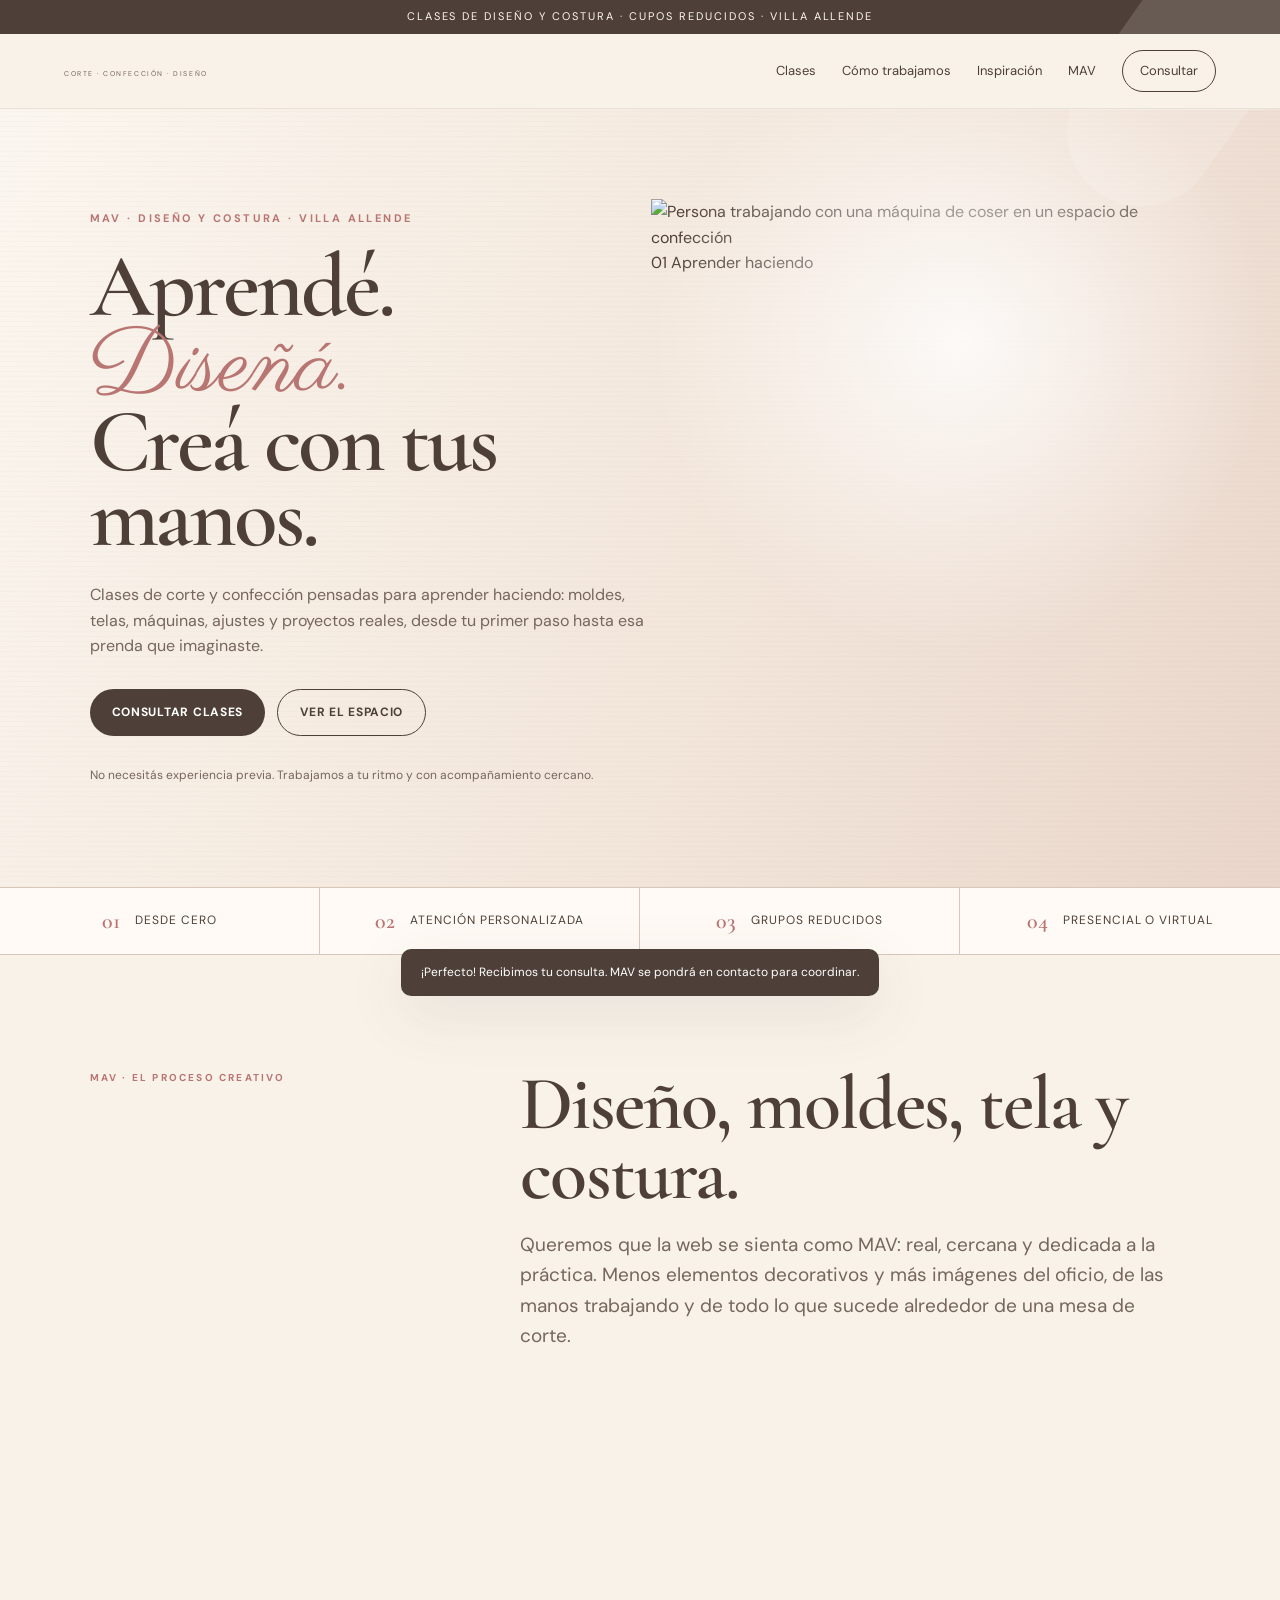
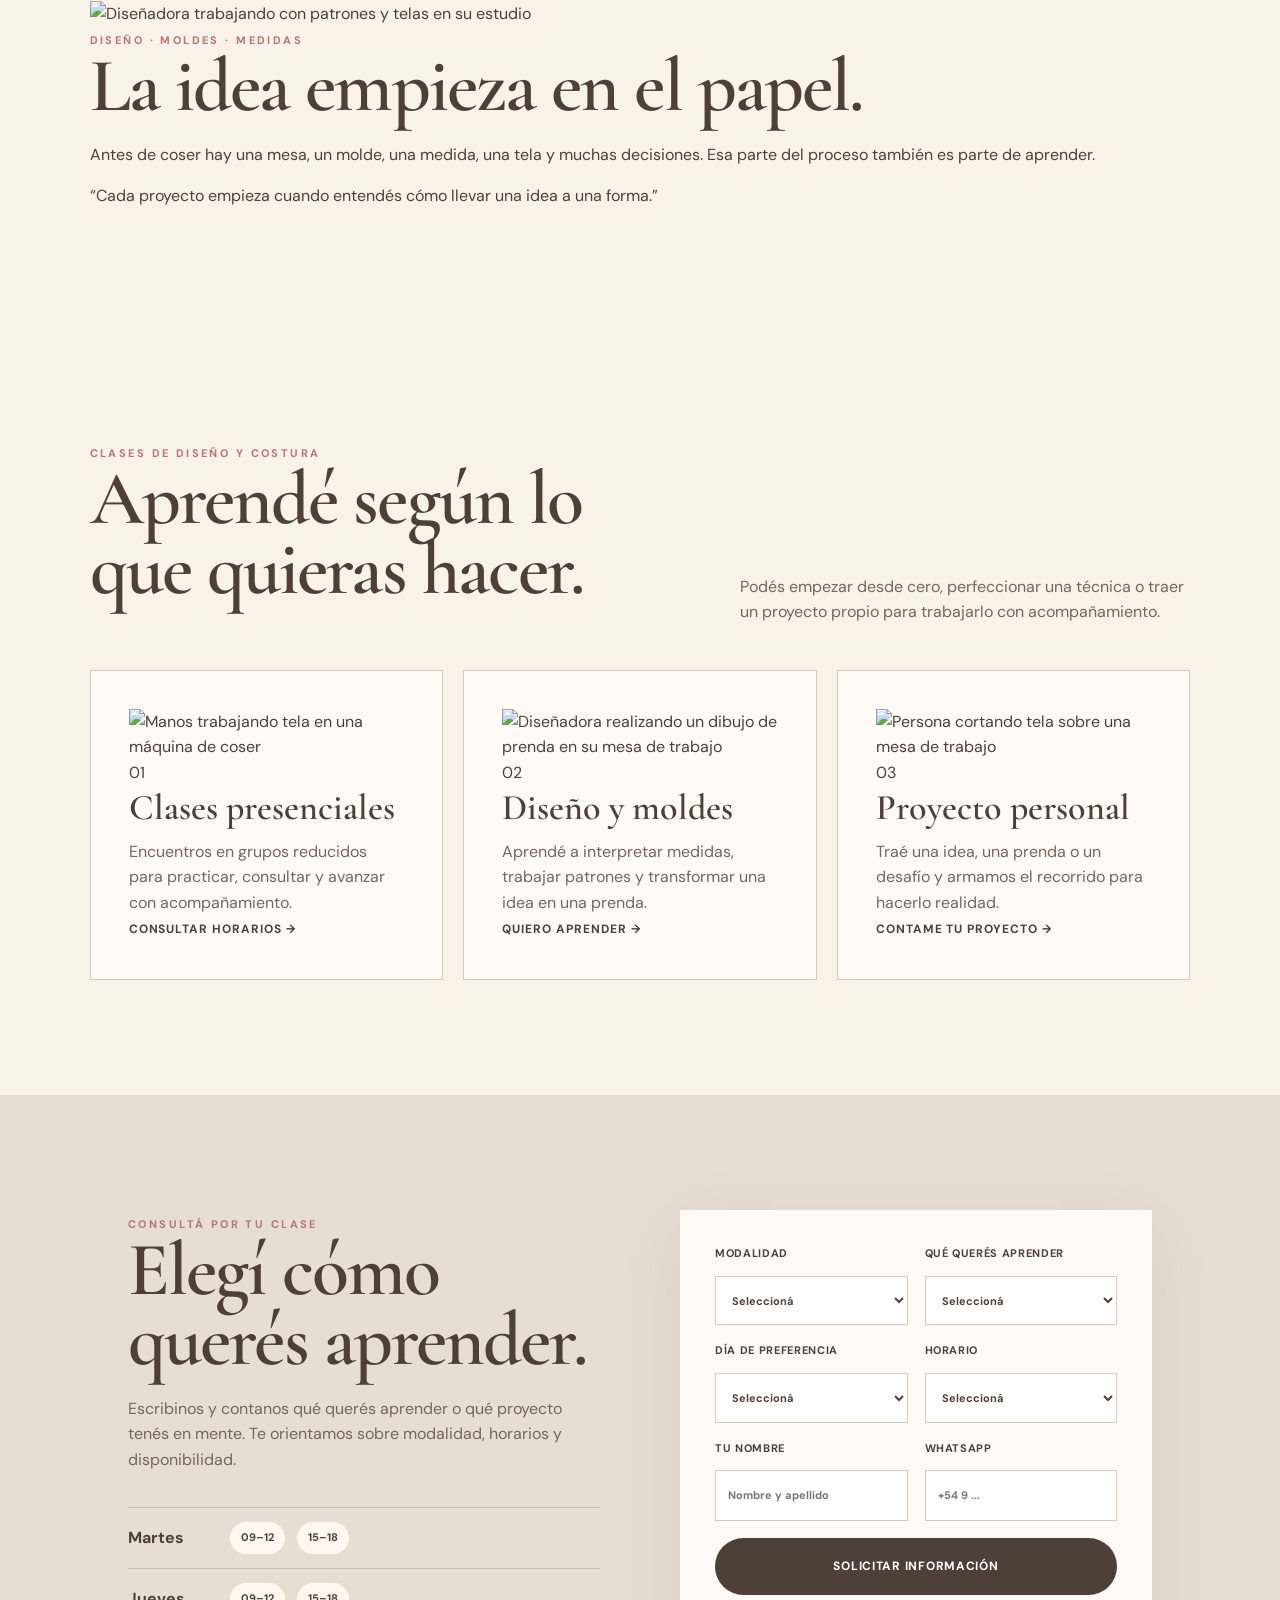
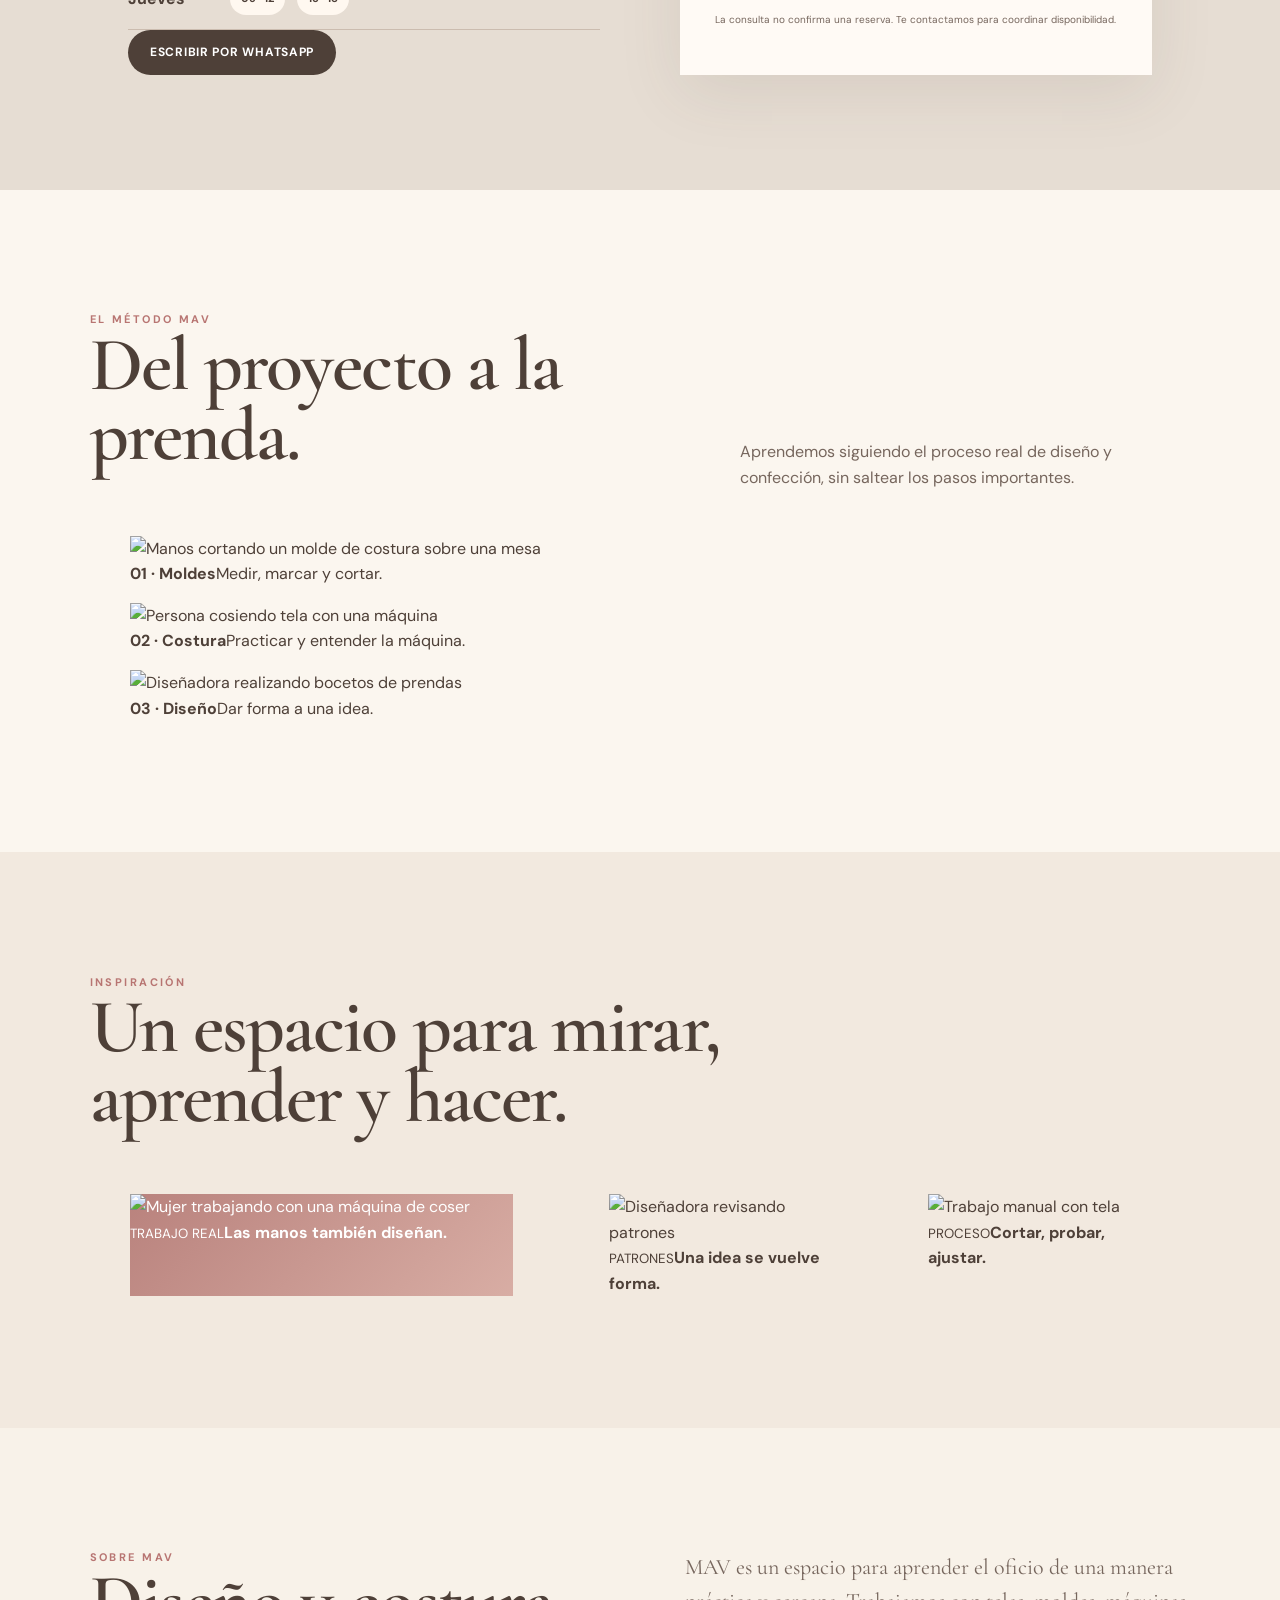
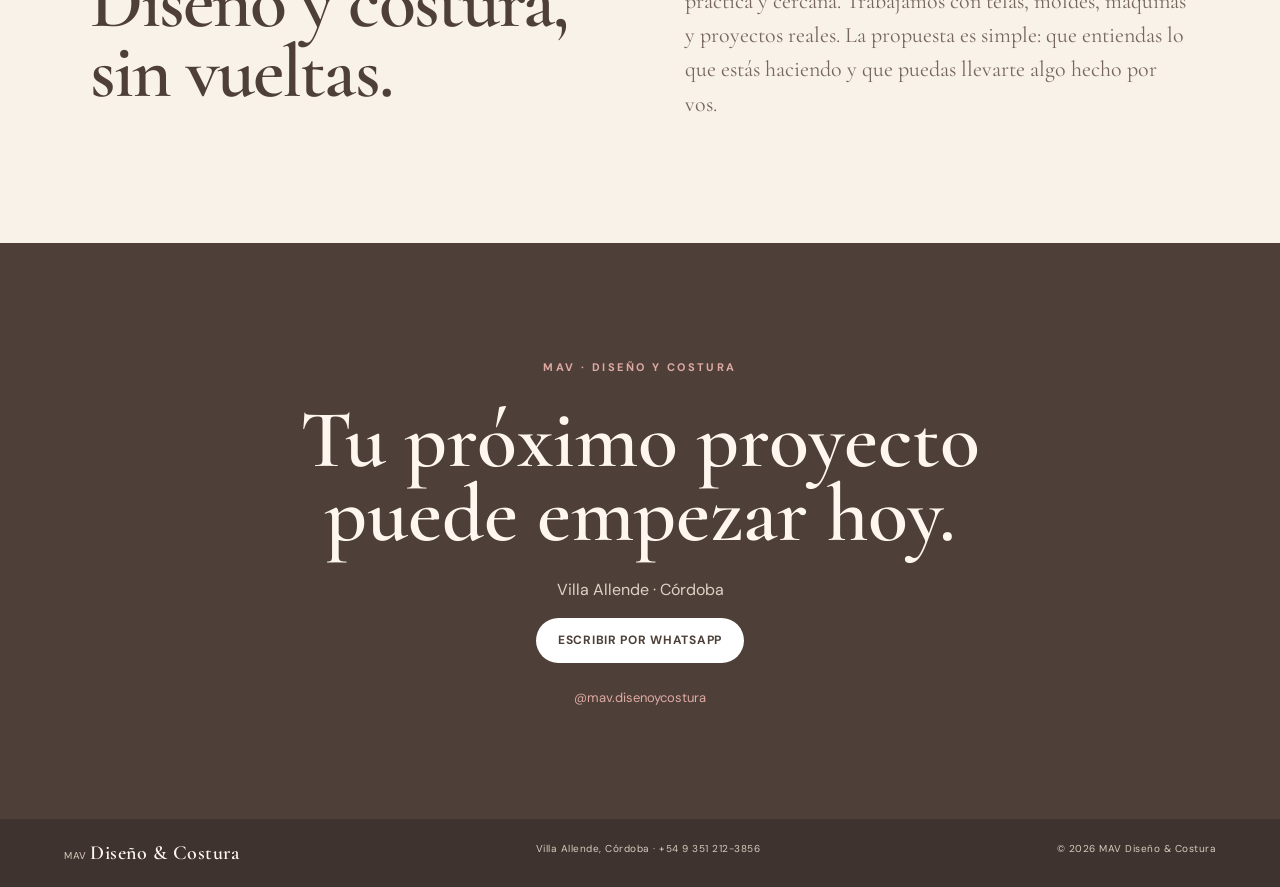
==== index.html @ dfebee69 "Redesign MAV site around corporate identity and real sewing photography" ====
<!doctype html>
<html lang="es">
<head>
  <meta charset="UTF-8">
  <meta name="viewport" content="width=device-width, initial-scale=1.0">
  <meta name="description" content="MAV Diseño & Costura — clases particulares y grupos reducidos de corte, confección y diseño en Villa Allende, Córdoba.">
  <title>MAV Diseño & Costura | Villa Allende</title>
  <link rel="preconnect" href="https://fonts.googleapis.com">
  <link rel="preconnect" href="https://fonts.gstatic.com" crossorigin>
  <link href="https://fonts.googleapis.com/css2?family=Cormorant+Garamond:wght@400;500;600;700&family=DM+Sans:wght@400;500;600;700&family=Parisienne&display=swap" rel="stylesheet">
  <link rel="stylesheet" href="/styles.css">
</head>
<body>
  <div class="announcement">Clases de diseño y costura · Cupos reducidos · Villa Allende</div>

  <header class="site-header">
    <a class="brand" href="#inicio" aria-label="MAV Diseño y Costura">
      <svg class="brand-logo" viewBox="0 0 360 190" role="img" aria-label="MAV Diseño y Costura">
        <circle cx="180" cy="95" r="88" fill="#fffaf5" stroke="#d9b8ae" stroke-width="2"/>
        <path d="M86 59c14-18 25-25 38-30M77 73c20-12 33-17 48-18M86 56c-5 16-4 29 4 40" fill="none" stroke="#9a806f" stroke-width="2" stroke-linecap="round"/>
        <path d="M94 47c-9 5-15 13-17 23 10-2 18-8 23-17" fill="#d4a29a"/>
        <path d="M103 34c-4 10-2 18 6 24 7-9 7-18 1-26" fill="#d4a29a"/>
        <g fill="none" stroke="#5b4b42" stroke-width="3" stroke-linecap="round">
          <path d="M95 49l30 35M97 50l-6 21M123 84l8 18M125 83l8-17"/>
          <circle cx="92" cy="45" r="8"/><circle cx="100" cy="42" r="8"/>
        </g>
        <text x="180" y="105" text-anchor="middle" font-family="Georgia,serif" font-size="72" letter-spacing="3" fill="#4e4038">MAV</text>
        <path d="M238 57c25-9 43 2 42 20-1 15-16 20-28 15-10-4-15-15-7-24 8-9 23-7 30 1" fill="none" stroke="#b87572" stroke-width="4"/>
        <path d="M246 69c11-7 25-3 29 5" fill="none" stroke="#b87572" stroke-width="3"/>
        <text x="180" y="137" text-anchor="middle" font-family="cursive" font-size="27" fill="#b87572">Diseño &amp; Costura</text>
        <path d="M105 153h150" stroke="#9a806f" stroke-width="1"/>
      </svg>
      <span class="brand-sub">CORTE · CONFECCIÓN · DISEÑO</span>
    </a>
    <button class="menu-toggle" aria-label="Abrir menú">☰</button>
    <nav class="nav">
      <a href="#clases">Clases</a>
      <a href="#metodo">Cómo trabajamos</a>
      <a href="#inspiracion">Inspiración</a>
      <a href="#sobre">MAV</a>
      <a class="nav-cta" href="#reservar">Consultar</a>
    </nav>
  </header>

  <main id="inicio">
    <section class="hero">
      <div class="hero-copy reveal">
        <p class="eyebrow">MAV · DISEÑO Y COSTURA · VILLA ALLENDE</p>
        <h1>Aprendé.<br><em>Diseñá.</em><br>Creá con tus manos.</h1>
        <p class="hero-text">Clases de corte y confección pensadas para aprender haciendo: moldes, telas, máquinas, ajustes y proyectos reales, desde tu primer paso hasta esa prenda que imaginaste.</p>
        <div class="hero-actions">
          <a class="button primary" href="#reservar">Consultar clases</a>
          <a class="button ghost" href="#inspiracion">Ver el espacio</a>
        </div>
        <p class="hero-note">No necesitás experiencia previa. Trabajamos a tu ritmo y con acompañamiento cercano.</p>
      </div>
      <div class="hero-photo reveal">
        <img src="https://images.unsplash.com/photo-1753162659603-53b36c0c2403?auto=format&fit=crop&fm=jpg&q=82&w=1400" alt="Persona trabajando con una máquina de coser en un espacio de confección" fetchpriority="high">
        <div class="photo-caption"><span>01</span> Aprender haciendo</div>
      </div>
    </section>

    <section class="trust-strip">
      <div><strong>01</strong><span>Desde cero</span></div>
      <div><strong>02</strong><span>Atención personalizada</span></div>
      <div><strong>03</strong><span>Grupos reducidos</span></div>
      <div><strong>04</strong><span>Presencial o virtual</span></div>
    </section>

    <section class="section intro reveal">
      <div class="section-label">MAV · EL PROCESO CREATIVO</div>
      <div>
        <h2>Diseño, moldes, tela y costura.</h2>
        <p>Queremos que la web se sienta como MAV: real, cercana y dedicada a la práctica. Menos elementos decorativos y más imágenes del oficio, de las manos trabajando y de todo lo que sucede alrededor de una mesa de corte.</p>
      </div>
    </section>

    <section class="photo-feature section">
      <div class="feature-image reveal">
        <img src="https://images.unsplash.com/photo-1753162658094-86e570c6a707?auto=format&fit=crop&fm=jpg&q=82&w=1400" alt="Diseñadora trabajando con patrones y telas en su estudio" loading="lazy">
      </div>
      <div class="feature-copy reveal">
        <span class="eyebrow">DISEÑO · MOLDES · MEDIDAS</span>
        <h2>La idea empieza en el papel.</h2>
        <p>Antes de coser hay una mesa, un molde, una medida, una tela y muchas decisiones. Esa parte del proceso también es parte de aprender.</p>
        <div class="quote">“Cada proyecto empieza cuando entendés cómo llevar una idea a una forma.”</div>
      </div>
    </section>

    <section id="clases" class="section classes">
      <div class="section-heading reveal">
        <div>
          <span class="eyebrow">CLASES DE DISEÑO Y COSTURA</span>
          <h2>Aprendé según lo que quieras hacer.</h2>
        </div>
        <p>Podés empezar desde cero, perfeccionar una técnica o traer un proyecto propio para trabajarlo con acompañamiento.</p>
      </div>
      <div class="cards three">
        <article class="service-card reveal">
          <img src="https://images.unsplash.com/photo-1777298711618-c254c6b811d8?auto=format&fit=crop&fm=jpg&q=80&w=1000" alt="Manos trabajando tela en una máquina de coser" loading="lazy">
          <div class="card-body"><span class="card-number">01</span><h3>Clases presenciales</h3><p>Encuentros en grupos reducidos para practicar, consultar y avanzar con acompañamiento.</p><a href="#reservar">Consultar horarios →</a></div>
        </article>
        <article class="service-card reveal">
          <img src="https://images.unsplash.com/photo-1753164597332-cb53627871e3?auto=format&fit=crop&fm=jpg&q=80&w=1000" alt="Diseñadora realizando un dibujo de prenda en su mesa de trabajo" loading="lazy">
          <div class="card-body"><span class="card-number">02</span><h3>Diseño y moldes</h3><p>Aprendé a interpretar medidas, trabajar patrones y transformar una idea en una prenda.</p><a href="#reservar">Quiero aprender →</a></div>
        </article>
        <article class="service-card reveal">
          <img src="https://images.unsplash.com/photo-1764298493231-59ae059cdc7e?auto=format&fit=crop&fm=jpg&q=80&w=1000" alt="Persona cortando tela sobre una mesa de trabajo" loading="lazy">
          <div class="card-body"><span class="card-number">03</span><h3>Proyecto personal</h3><p>Traé una idea, una prenda o un desafío y armamos el recorrido para hacerlo realidad.</p><a href="#reservar">Contame tu proyecto →</a></div>
        </article>
      </div>
    </section>

    <section id="reservar" class="section booking reveal">
      <div class="booking-copy">
        <span class="eyebrow">CONSULTÁ POR TU CLASE</span>
        <h2>Elegí cómo querés aprender.</h2>
        <p>Escribinos y contanos qué querés aprender o qué proyecto tenés en mente. Te orientamos sobre modalidad, horarios y disponibilidad.</p>
        <div class="availability">
          <div><span>Martes</span><b>09–12</b><b>15–18</b></div>
          <div><span>Jueves</span><b>09–12</b><b>15–18</b></div>
        </div>
        <a class="button primary" href="https://wa.me/5493512123856?text=Hola%20MAV%2C%20quiero%20consultar%20por%20las%20clases%20de%20dise%C3%B1o%20y%20costura." target="_blank" rel="noopener">Escribir por WhatsApp</a>
      </div>
      <form class="booking-form" id="bookingForm">
        <label>Modalidad
          <select id="mode" required><option value="">Seleccioná</option><option>Presencial</option><option>Virtual</option></select>
        </label>
        <label>Qué querés aprender
          <select required><option value="">Seleccioná</option><option>Costura desde cero</option><option>Diseño y moldes</option><option>Confección</option><option>Proyecto personal</option></select>
        </label>
        <label>Día de preferencia
          <select required><option value="">Seleccioná</option><option>Martes</option><option>Jueves</option></select>
        </label>
        <label>Horario
          <select required><option value="">Seleccioná</option><option>09:00 a 12:00</option><option>15:00 a 18:00</option></select>
        </label>
        <label>Tu nombre<input type="text" placeholder="Nombre y apellido" required></label>
        <label>WhatsApp<input type="tel" placeholder="+54 9 ..." required></label>
        <button class="button primary full" type="submit">Solicitar información</button>
        <small>La consulta no confirma una reserva. Te contactamos para coordinar disponibilidad.</small>
      </form>
    </section>

    <section id="metodo" class="section process">
      <div class="section-heading reveal">
        <div><span class="eyebrow">EL MÉTODO MAV</span><h2>Del proyecto a la prenda.</h2></div>
        <p>Aprendemos siguiendo el proceso real de diseño y confección, sin saltear los pasos importantes.</p>
      </div>
      <div class="process-photo-grid">
        <figure class="process-photo reveal"><img src="https://images.unsplash.com/photo-1787046426124-6f071dade5a6?auto=format&fit=crop&fm=jpg&q=80&w=1200" alt="Manos cortando un molde de costura sobre una mesa" loading="lazy"><figcaption><b>01 · Moldes</b><span>Medir, marcar y cortar.</span></figcaption></figure>
        <figure class="process-photo reveal"><img src="https://images.unsplash.com/photo-1731644139982-b75487df663e?auto=format&fit=crop&fm=jpg&q=80&w=1200" alt="Persona cosiendo tela con una máquina" loading="lazy"><figcaption><b>02 · Costura</b><span>Practicar y entender la máquina.</span></figcaption></figure>
        <figure class="process-photo reveal"><img src="https://images.unsplash.com/photo-1753164597332-cb53627871e3?auto=format&fit=crop&fm=jpg&q=80&w=1200" alt="Diseñadora realizando bocetos de prendas" loading="lazy"><figcaption><b>03 · Diseño</b><span>Dar forma a una idea.</span></figcaption></figure>
      </div>
    </section>

    <section id="inspiracion" class="section inspiration">
      <div class="inspiration-head reveal">
        <span class="eyebrow">INSPIRACIÓN</span>
        <h2>Un espacio para mirar, aprender y hacer.</h2>
      </div>
      <div class="editorial-grid">
        <figure class="editorial-photo large reveal"><img src="https://images.unsplash.com/photo-1777298711618-c254c6b811d8?auto=format&fit=crop&fm=jpg&q=80&w=1400" alt="Mujer trabajando con una máquina de coser" loading="lazy"><figcaption><small>TRABAJO REAL</small><strong>Las manos también diseñan.</strong></figcaption></figure>
        <figure class="editorial-photo reveal"><img src="https://images.unsplash.com/photo-1753162658094-86e570c6a707?auto=format&fit=crop&fm=jpg&q=80&w=1000" alt="Diseñadora revisando patrones" loading="lazy"><figcaption><small>PATRONES</small><strong>Una idea se vuelve forma.</strong></figcaption></figure>
        <figure class="editorial-photo reveal"><img src="https://images.unsplash.com/photo-1764298493231-59ae059cdc7e?auto=format&fit=crop&fm=jpg&q=80&w=1000" alt="Trabajo manual con tela" loading="lazy"><figcaption><small>PROCESO</small><strong>Cortar, probar, ajustar.</strong></figcaption></figure>
      </div>
    </section>

    <section id="sobre" class="section about reveal">
      <div><span class="eyebrow">SOBRE MAV</span><h2>Diseño y costura, sin vueltas.</h2></div>
      <p>MAV es un espacio para aprender el oficio de una manera práctica y cercana. Trabajamos con telas, moldes, máquinas y proyectos reales. La propuesta es simple: que entiendas lo que estás haciendo y que puedas llevarte algo hecho por vos.</p>
    </section>

    <section class="contact">
      <div class="contact-inner reveal">
        <span class="eyebrow">MAV · DISEÑO Y COSTURA</span>
        <h2>Tu próximo proyecto puede empezar hoy.</h2>
        <p>Villa Allende · Córdoba</p>
        <div class="contact-actions">
          <a class="button light" href="https://wa.me/5493512123856?text=Hola%20MAV%2C%20quiero%20consultar%20por%20las%20clases%20de%20dise%C3%B1o%20y%20costura." target="_blank" rel="noopener">Escribir por WhatsApp</a>
          <a class="instagram" href="https://www.instagram.com/mav.disenoycostura/" target="_blank" rel="noopener">@mav.disenoycostura</a>
        </div>
      </div>
    </section>
  </main>

  <footer>
    <div class="footer-brand">MAV <span>Diseño & Costura</span></div>
    <div>Villa Allende, Córdoba · +54 9 351 212-3856</div>
    <div>© 2026 MAV Diseño & Costura</div>
  </footer>

  <div class="toast" id="toast">¡Perfecto! Recibimos tu consulta. MAV se pondrá en contacto para coordinar.</div>
  <script src="/script.js"></script>
</body>
</html>
---- styles.css ----
:root{
  --ivory:#f8f2e9;--paper:#efe5d8;--cream:#fffaf4;--brown:#4e4038;--taupe:#76665d;
  --rose:#b87572;--rose2:#d8aaa2;--sage:#899081;--line:#d7c8ba;--white:#fff;
  --shadow:0 18px 60px rgba(78,64,56,.10);--serif:"Cormorant Garamond",Georgia,serif;--sans:"DM Sans",Arial,sans-serif;--script:"Parisienne",cursive;
}
*{box-sizing:border-box}html{scroll-behavior:smooth}body{margin:0;background:var(--ivory);color:var(--brown);font-family:var(--sans);line-height:1.6}
a{color:inherit;text-decoration:none}button,input,select{font:inherit}
.announcement{background:var(--brown);color:#fff7ef;text-align:center;padding:8px 18px;font-size:11px;letter-spacing:.18em;text-transform:uppercase}
.site-header{position:sticky;top:0;z-index:50;background:rgba(248,242,233,.94);backdrop-filter:blur(14px);border-bottom:1px solid rgba(118,102,93,.12);display:flex;align-items:center;justify-content:space-between;padding:16px clamp(22px,5vw,76px)}
.brand{display:grid;grid-template-columns:auto auto;column-gap:8px;line-height:.8;align-items:end}.brand-mark{font:600 34px/1 var(--serif);letter-spacing:.06em}.brand-script{font:400 27px/1 var(--script);color:var(--rose);transform:translateY(-2px)}.brand-sub{grid-column:1/3;font-size:7px;letter-spacing:.22em;margin-top:5px;color:var(--taupe);text-align:center}
.nav{display:flex;align-items:center;gap:26px;font-size:13px}.nav a{transition:.25s}.nav a:hover{color:var(--rose)}.nav-cta{border:1px solid var(--brown);padding:10px 17px;border-radius:999px}.menu-toggle{display:none;background:none;border:0;font-size:25px}
.hero{min-height:680px;display:grid;grid-template-columns:1.02fr .98fr;overflow:hidden;background:linear-gradient(115deg,#fbf6ef 0%,#f3e7dc 54%,#ead6ca 100%);padding:clamp(48px,7vw,100px) clamp(24px,7vw,110px);position:relative}
.hero:before{content:"";position:absolute;inset:0;background:radial-gradient(circle at 75% 30%,rgba(255,255,255,.8),transparent 28%),repeating-linear-gradient(0deg,rgba(110,90,75,.025) 0 1px,transparent 1px 5px);pointer-events:none}
.hero-copy{position:relative;z-index:2;align-self:center;max-width:690px}.eyebrow{font-size:11px;letter-spacing:.22em;font-weight:700;color:var(--rose);text-transform:uppercase}.hero h1{font:600 clamp(55px,7vw,92px)/.83 var(--serif);letter-spacing:-.035em;margin:22px 0 28px}.hero h1 em,.section h2 em{font-family:var(--script);font-weight:400;color:var(--rose);font-style:normal;letter-spacing:0}.hero-text{max-width:570px;color:var(--taupe);font-size:16px}.hero-actions{display:flex;gap:12px;flex-wrap:wrap;margin:30px 0}.button{display:inline-flex;align-items:center;justify-content:center;border-radius:999px;padding:13px 22px;font-weight:700;font-size:12px;letter-spacing:.06em;text-transform:uppercase;transition:.25s}.button:hover{transform:translateY(-2px);box-shadow:0 12px 28px rgba(78,64,56,.14)}.primary{background:var(--brown);color:white}.ghost{border:1px solid var(--brown)}.light{background:white;color:var(--brown)}.hero-note{font-size:12px;color:var(--taupe)}.hero-note span{color:var(--rose);margin-right:8px}
.hero-art{position:relative;min-height:470px;align-self:center}.hero-card{position:absolute;inset:10% 8% 6% 10%;background:rgba(255,251,246,.82);border:1px solid rgba(118,102,93,.24);box-shadow:var(--shadow);display:flex;flex-direction:column;align-items:center;justify-content:center;transform:rotate(-2deg);overflow:hidden}.hero-card:after{content:"";position:absolute;inset:16px;border:1px solid rgba(184,117,114,.34)}.hero-card-title{font:600 clamp(80px,11vw,150px)/.75 var(--serif);letter-spacing:.03em;z-index:1}.hero-card-script{font:400 clamp(40px,5vw,65px)/1 var(--script);color:var(--rose);z-index:1}.scissors{position:absolute;left:12%;top:17%;font-size:72px;transform:rotate(-18deg);z-index:2}.thread-line{width:55%;height:1px;background:var(--rose);margin-top:20px;z-index:1}.fabric{position:absolute;border-radius:50% 50% 5% 5%;filter:blur(.1px)}.fabric-a{width:230px;height:170px;left:-2%;bottom:1%;background:linear-gradient(135deg,#d19a92,#e9c5bd);transform:rotate(16deg);box-shadow:0 16px 35px rgba(78,64,56,.15)}.fabric-b{width:210px;height:150px;right:-3%;top:2%;background:linear-gradient(135deg,#a5ab98,#d3d5c9);transform:rotate(-14deg);box-shadow:0 16px 35px rgba(78,64,56,.12)}.thread{position:absolute;border:2px solid rgba(184,117,114,.55);border-radius:50%;width:280px;height:120px}.thread-one{left:-8%;top:30%;transform:rotate(-16deg)}.thread-two{right:-10%;bottom:12%;transform:rotate(20deg)}
.trust-strip{display:grid;grid-template-columns:repeat(4,1fr);background:#fffaf5;border-bottom:1px solid var(--line);border-top:1px solid var(--line)}.trust-strip div{padding:20px 24px;display:flex;gap:15px;align-items:center;justify-content:center;border-right:1px solid var(--line)}.trust-strip div:last-child{border:0}.trust-strip strong{font:600 22px var(--serif);color:var(--rose)}.trust-strip span{font-size:12px;text-transform:uppercase;letter-spacing:.08em}
.section{padding:clamp(72px,9vw,125px) clamp(24px,7vw,110px);max-width:1440px;margin:auto}.intro{display:grid;grid-template-columns:.7fr 1.3fr;gap:70px}.section-label{font-size:10px;letter-spacing:.22em;color:var(--rose);font-weight:700}.section h2{font:600 clamp(46px,6vw,76px)/.92 var(--serif);margin:0 0 20px;letter-spacing:-.025em}.intro p{font-size:19px;color:var(--taupe);max-width:800px}.section-heading{display:flex;justify-content:space-between;gap:60px;align-items:end;margin-bottom:45px}.section-heading>p{max-width:450px;color:var(--taupe);margin:0}
.cards{display:grid;gap:20px}.three{grid-template-columns:repeat(3,1fr)}.service-card{position:relative;background:#fffaf5;border:1px solid var(--line);padding:38px;min-height:310px;display:flex;flex-direction:column;transition:.3s}.service-card:hover{transform:translateY(-5px);box-shadow:var(--shadow)}.service-card.featured{background:#eadbd0;border-color:#d5bbb0}.tag{position:absolute;top:20px;right:20px;font-size:9px;text-transform:uppercase;letter-spacing:.16em;background:var(--brown);color:#fff;padding:5px 9px;border-radius:20px}.icon{font-size:35px;color:var(--rose);margin-bottom:35px}.service-card h3{font:600 36px var(--serif);margin:0 0 10px}.service-card p{color:var(--taupe);margin:0}.service-card a{margin-top:auto;padding-top:25px;font-size:12px;font-weight:700;text-transform:uppercase;letter-spacing:.08em}
.booking{display:grid;grid-template-columns:1fr 1fr;gap:80px;background:#e6ddd3;max-width:none;padding-left:clamp(24px,10vw,150px);padding-right:clamp(24px,10vw,150px)}.booking-copy{align-self:center}.booking-copy h2{max-width:650px}.booking-copy>p{max-width:520px;color:var(--taupe)}.availability{margin-top:35px;border-top:1px solid #cbbcaf}.availability div{display:flex;align-items:center;gap:12px;padding:14px 0;border-bottom:1px solid #cbbcaf}.availability span{width:90px;font-weight:700}.availability b{font-size:11px;background:#fff8f0;padding:7px 11px;border-radius:20px}.booking-form{background:#fffaf5;padding:35px;display:grid;grid-template-columns:1fr 1fr;gap:17px;box-shadow:var(--shadow)}label{font-size:11px;font-weight:700;display:grid;gap:7px;text-transform:uppercase;letter-spacing:.06em}input,select{border:1px solid var(--line);background:white;padding:13px 12px;color:var(--brown);outline:none}input:focus,select:focus{border-color:var(--rose)}.full{grid-column:1/3;border:0}.booking-form small{grid-column:1/3;color:var(--taupe);font-size:10px}
.digital{display:grid;grid-template-columns:.8fr 1.2fr;gap:90px;align-items:center}.digital-visual{min-height:480px;display:grid;place-items:center;background:radial-gradient(circle,#e6d2c8 0 30%,transparent 31%),linear-gradient(135deg,#f5ede4,#e6ddd2);position:relative}.paper-card{width:min(370px,75%);aspect-ratio:4/5;background:#fffaf5;box-shadow:var(--shadow);padding:45px;display:flex;flex-direction:column;justify-content:center;transform:rotate(4deg);border:1px solid #ded1c6}.paper-card span{font-size:12px;color:var(--rose)}.paper-card h3{font:600 68px/.75 var(--serif);margin:35px 0 20px}.paper-card h3 em{font-size:65px}.paper-card p{color:var(--taupe)}.paper-stitch{color:var(--rose);margin-top:auto;font-size:12px}.digital-copy h2{max-width:650px}.digital-copy>p{max-width:620px;color:var(--taupe);font-size:17px}.product-list{margin-top:35px;border-top:1px solid var(--line)}.product-list>div{display:grid;grid-template-columns:35px 1fr auto;gap:14px;align-items:center;padding:18px 0;border-bottom:1px solid var(--line)}.product-list span{color:var(--rose);font-size:22px}.product-list strong{display:block}.product-list small{color:var(--taupe);font-size:12px}.product-list b{font-size:9px;letter-spacing:.12em;text-transform:uppercase;color:var(--rose)}
.process{background:#fbf6ef}.process-grid{display:grid;grid-template-columns:repeat(6,1fr);border-top:1px solid var(--line);border-bottom:1px solid var(--line)}.step{padding:35px 18px;border-right:1px solid var(--line);min-height:190px}.step:last-child{border:0}.step span{font:600 24px var(--serif);color:var(--rose)}.step strong{display:block;font:600 27px var(--serif);margin:35px 0 5px}.step small{color:var(--taupe)}
.inspiration{background:#f2e9df}.inspiration-head{max-width:750px;margin-bottom:45px}.editorial-grid{display:grid;grid-template-columns:1.3fr .85fr .85fr;gap:16px}.editorial{min-height:440px;padding:38px;display:flex;flex-direction:column;justify-content:space-between;position:relative;overflow:hidden}.editorial:after{content:"";position:absolute;width:240px;height:240px;border:1px solid rgba(78,64,56,.18);border-radius:50%;right:-70px;bottom:-50px}.editorial span{font-size:10px;letter-spacing:.2em}.editorial h3{font:600 42px/.93 var(--serif);margin:0;max-width:390px}.large{background:linear-gradient(135deg,#b9827d,#d8ada4);color:#fff}.rose{background:#d7c1b7}.sage{background:#aab09f}.large:before,.rose:before,.sage:before{content:"";position:absolute;width:150px;height:300px;border-radius:80px;background:rgba(255,255,255,.14);transform:rotate(35deg);top:-80px;right:20px}
.about{display:grid;grid-template-columns:1fr 1fr;gap:90px;align-items:center}.about p{font:400 22px/1.55 var(--serif);color:var(--taupe);margin:0}
.contact{background:var(--brown);color:#fff7ef;padding:110px 24px;text-align:center}.contact-inner{max-width:800px;margin:auto}.contact .eyebrow{color:#dfaaa4}.contact h2{font:600 clamp(48px,7vw,82px)/.9 var(--serif);margin:25px 0}.contact p{color:#dfd0c5}.contact .instagram{display:block;margin-top:25px;color:#dfaaa4;font-size:13px}
footer{background:#3e332e;color:#d9cbc0;padding:22px 5vw;display:flex;justify-content:space-between;gap:20px;font-size:10px;letter-spacing:.05em}.footer-brand span{font:600 20px var(--serif);color:#fff7ef}
.toast{position:fixed;left:50%;bottom:24px;transform:translate(-50%,120px);background:var(--brown);color:white;padding:14px 20px;border-radius:10px;box-shadow:var(--shadow);font-size:12px;z-index:100;transition:.35s}.toast.show{transform:translate(-50%,0)}
.reveal{opacity:0;transform:translateY(20px);transition:opacity .7s ease,transform .7s ease}.reveal.visible{opacity:1;transform:none}
@media(max-width:980px){.nav{gap:15px}.three{grid-template-columns:1fr}.hero{grid-template-columns:1fr}.hero-art{min-height:440px}.intro,.digital,.booking,.about{grid-template-columns:1fr;gap:45px}.section-heading{display:block}.section-heading>p{margin-top:15px}.process-grid{grid-template-columns:repeat(3,1fr)}.editorial-grid{grid-template-columns:1fr 1fr}.editorial.large{grid-row:span 2}}
@media(max-width:700px){.announcement{font-size:9px}.site-header{padding:13px 20px}.nav{display:none;position:absolute;top:100%;left:0;right:0;background:var(--ivory);padding:20px;flex-direction:column;align-items:stretch;border-bottom:1px solid var(--line)}.nav.open{display:flex}.nav-cta{text-align:center}.menu-toggle{display:block}.brand-mark{font-size:29px}.brand-script{font-size:23px}.hero{padding:55px 22px 35px}.hero h1{font-size:62px}.hero-art{min-height:360px}.hero-card{inset:8% 5% 8% 5%}.scissors{font-size:52px}.trust-strip{grid-template-columns:1fr 1fr}.trust-strip div{padding:16px 10px;justify-content:flex-start}.trust-strip span{font-size:9px}.section{padding:70px 22px}.section h2{font-size:52px}.booking{padding-left:22px;padding-right:22px}.booking-form{grid-template-columns:1fr;padding:24px}.full,.booking-form small{grid-column:1}.availability div{flex-wrap:wrap}.process-grid{grid-template-columns:1fr 1fr}.editorial-grid{grid-template-columns:1fr}.editorial.large{grid-row:auto}.editorial{min-height:330px}.about{gap:30px}.about p{font-size:20px}footer{flex-direction:column;text-align:center}}
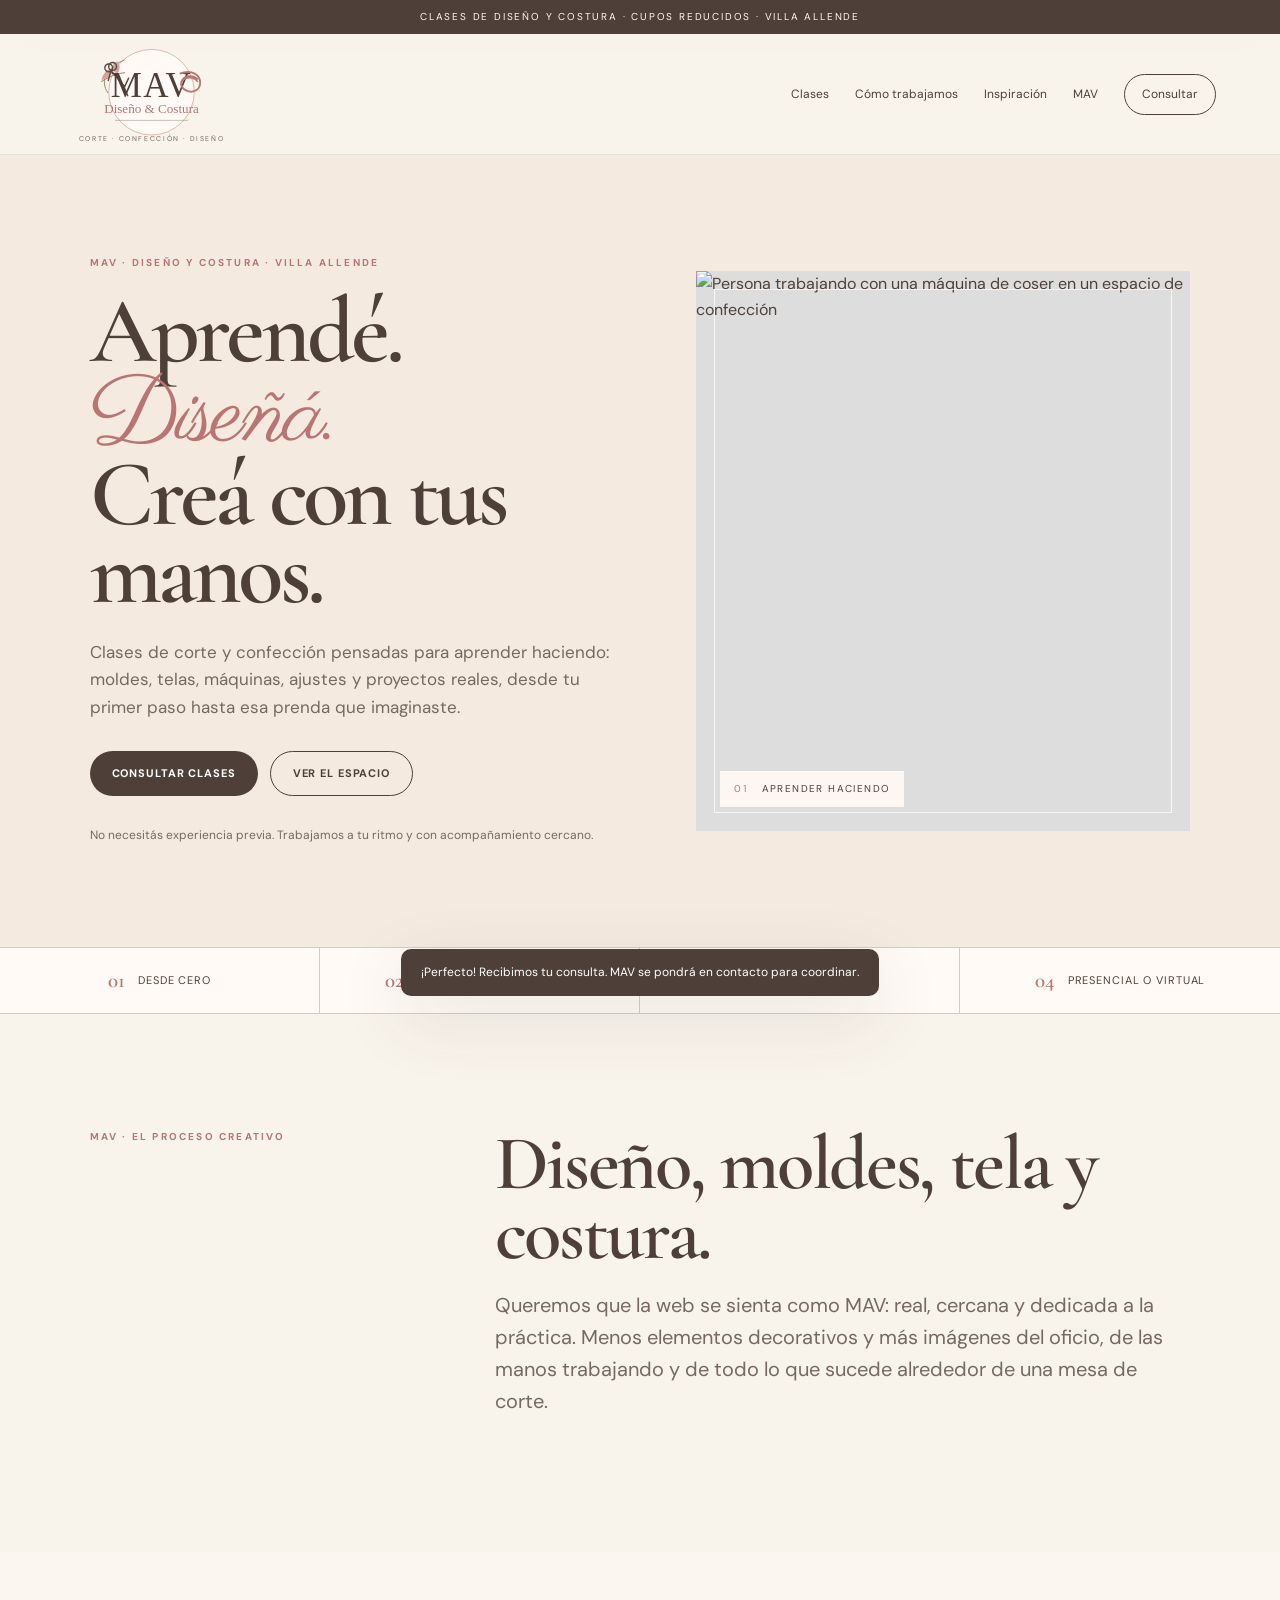
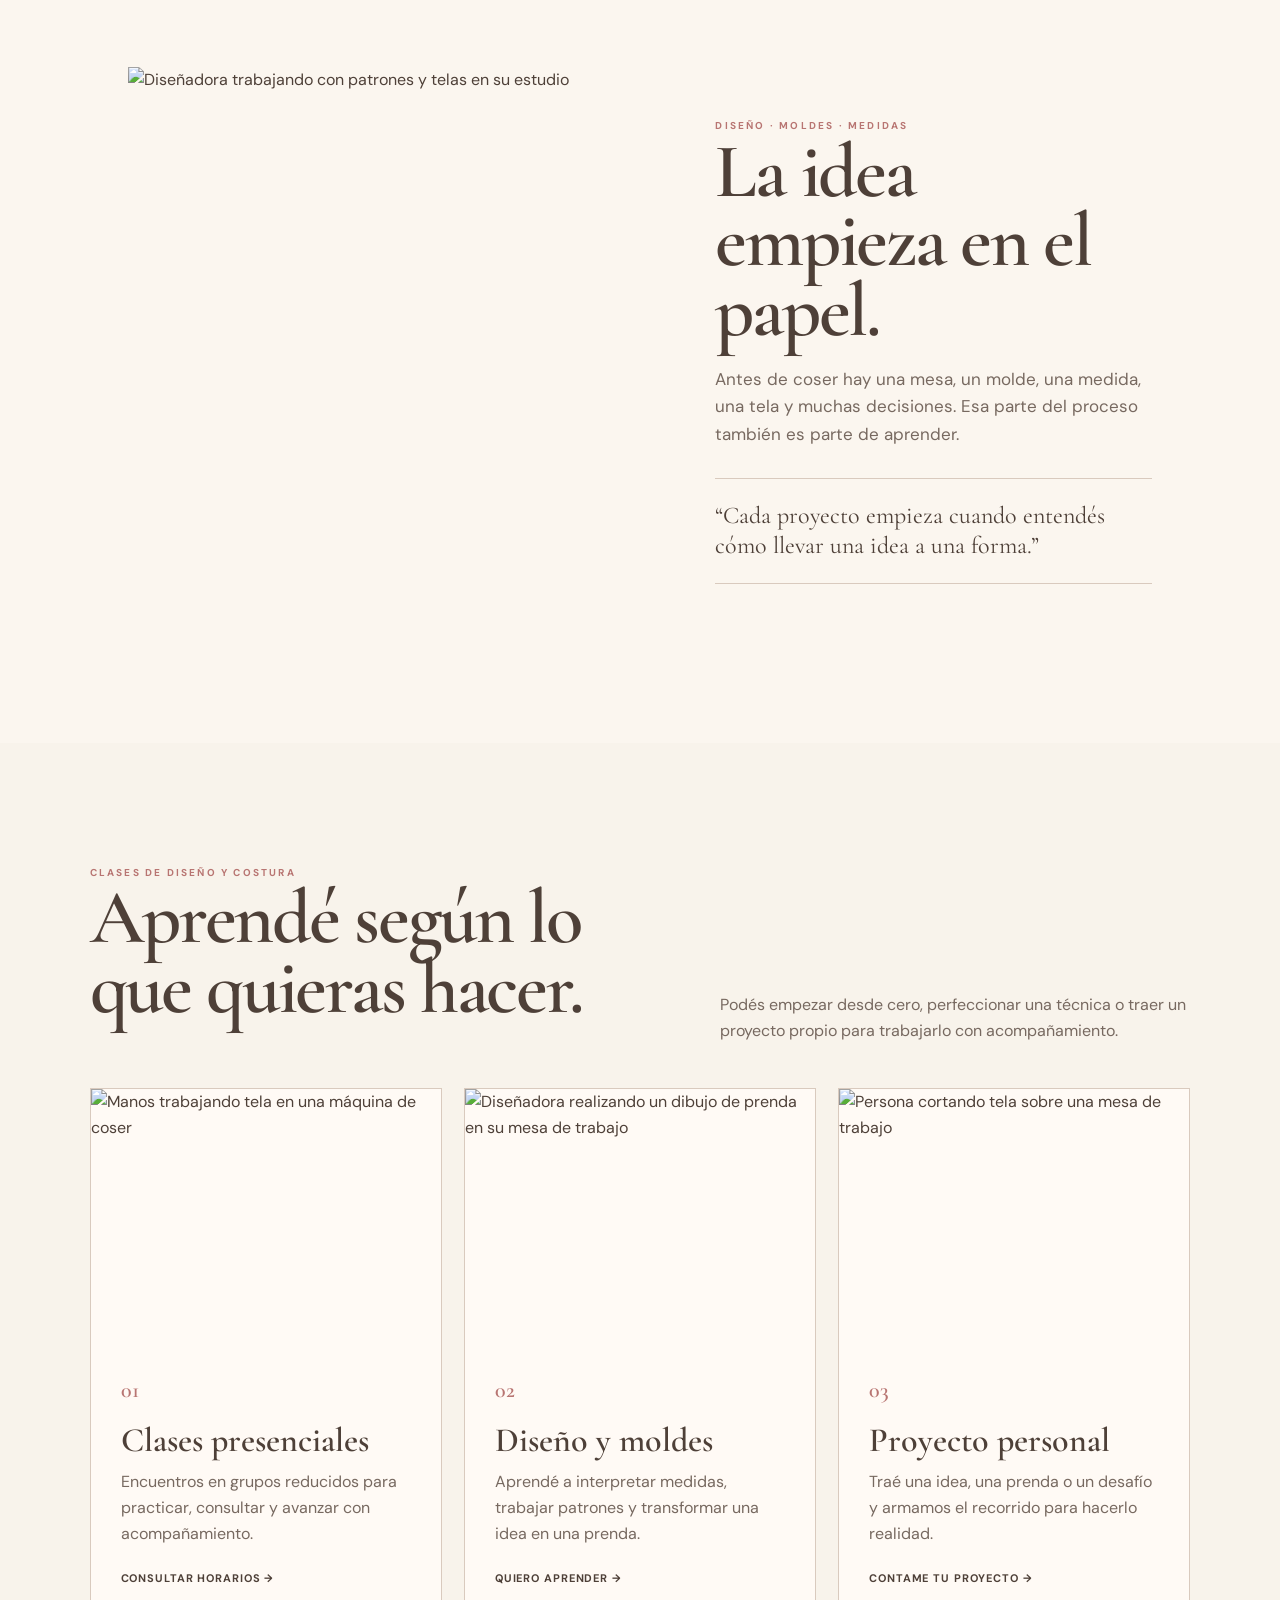
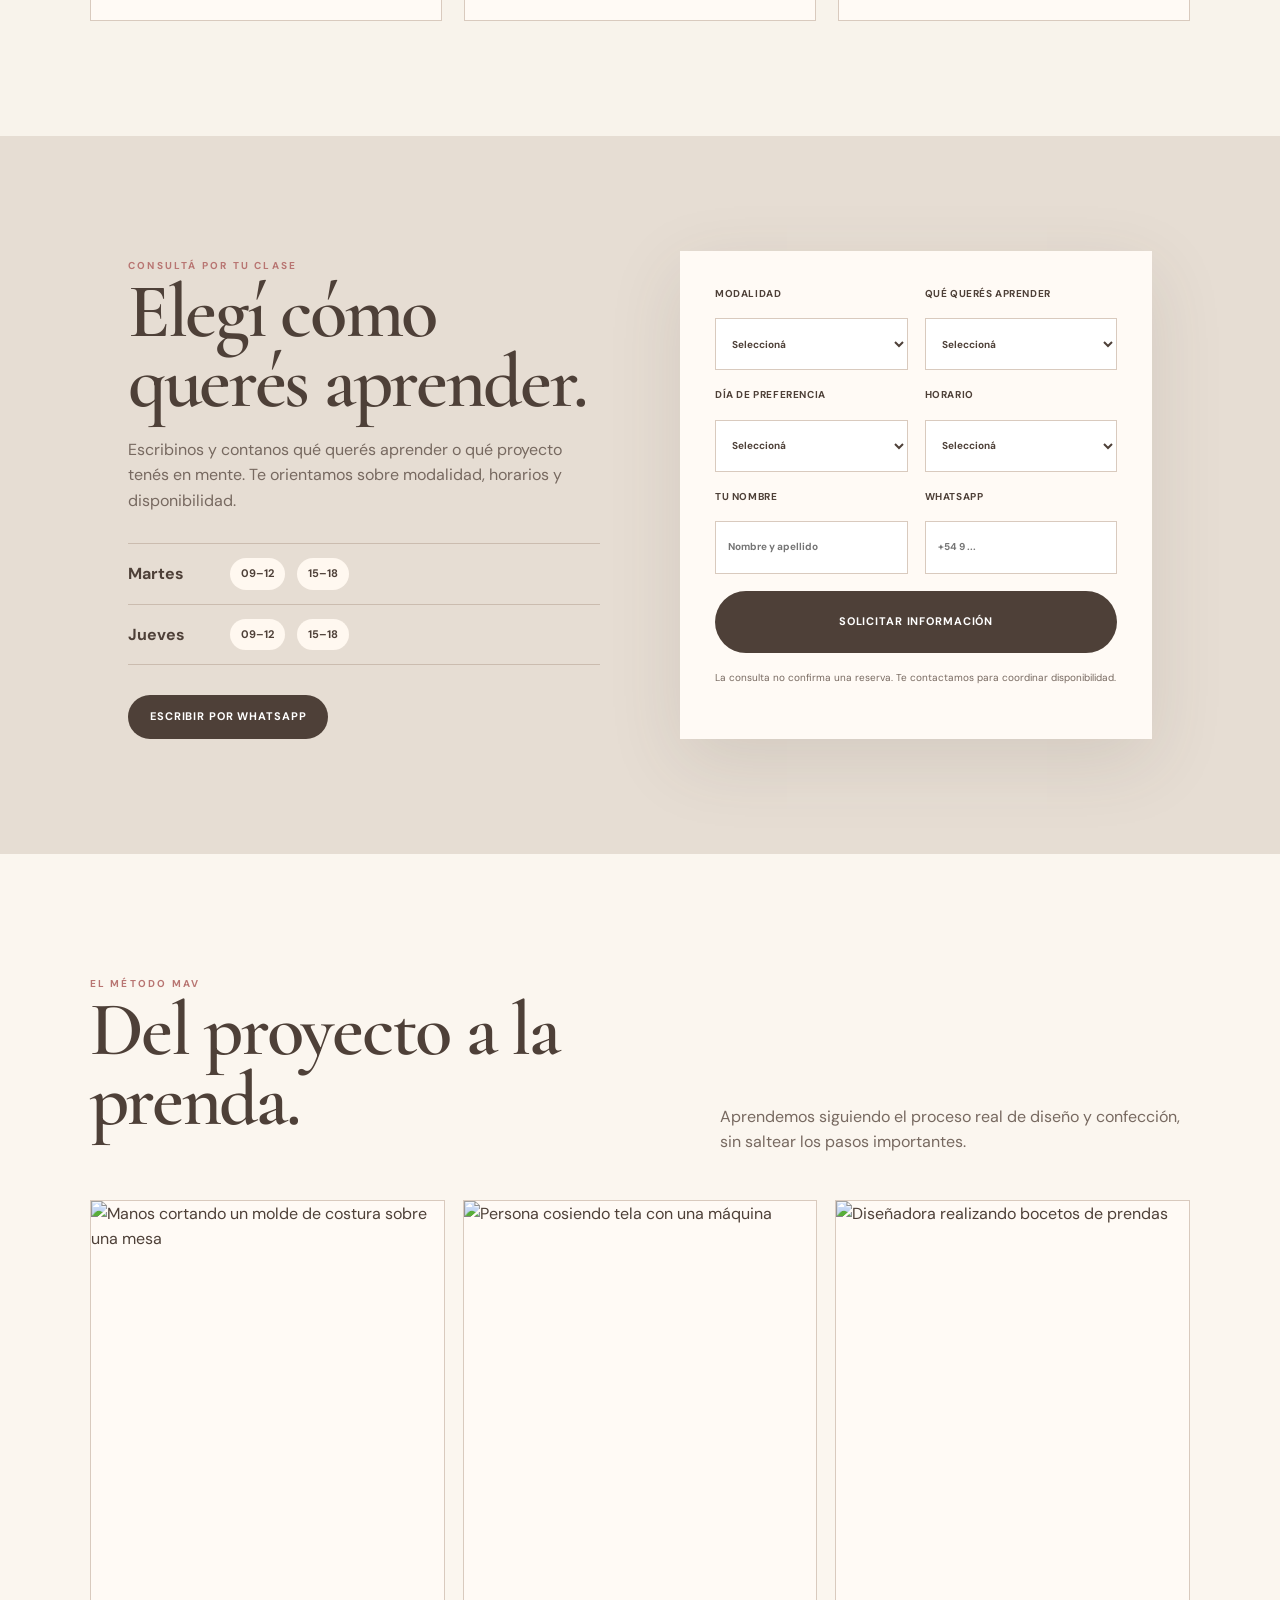
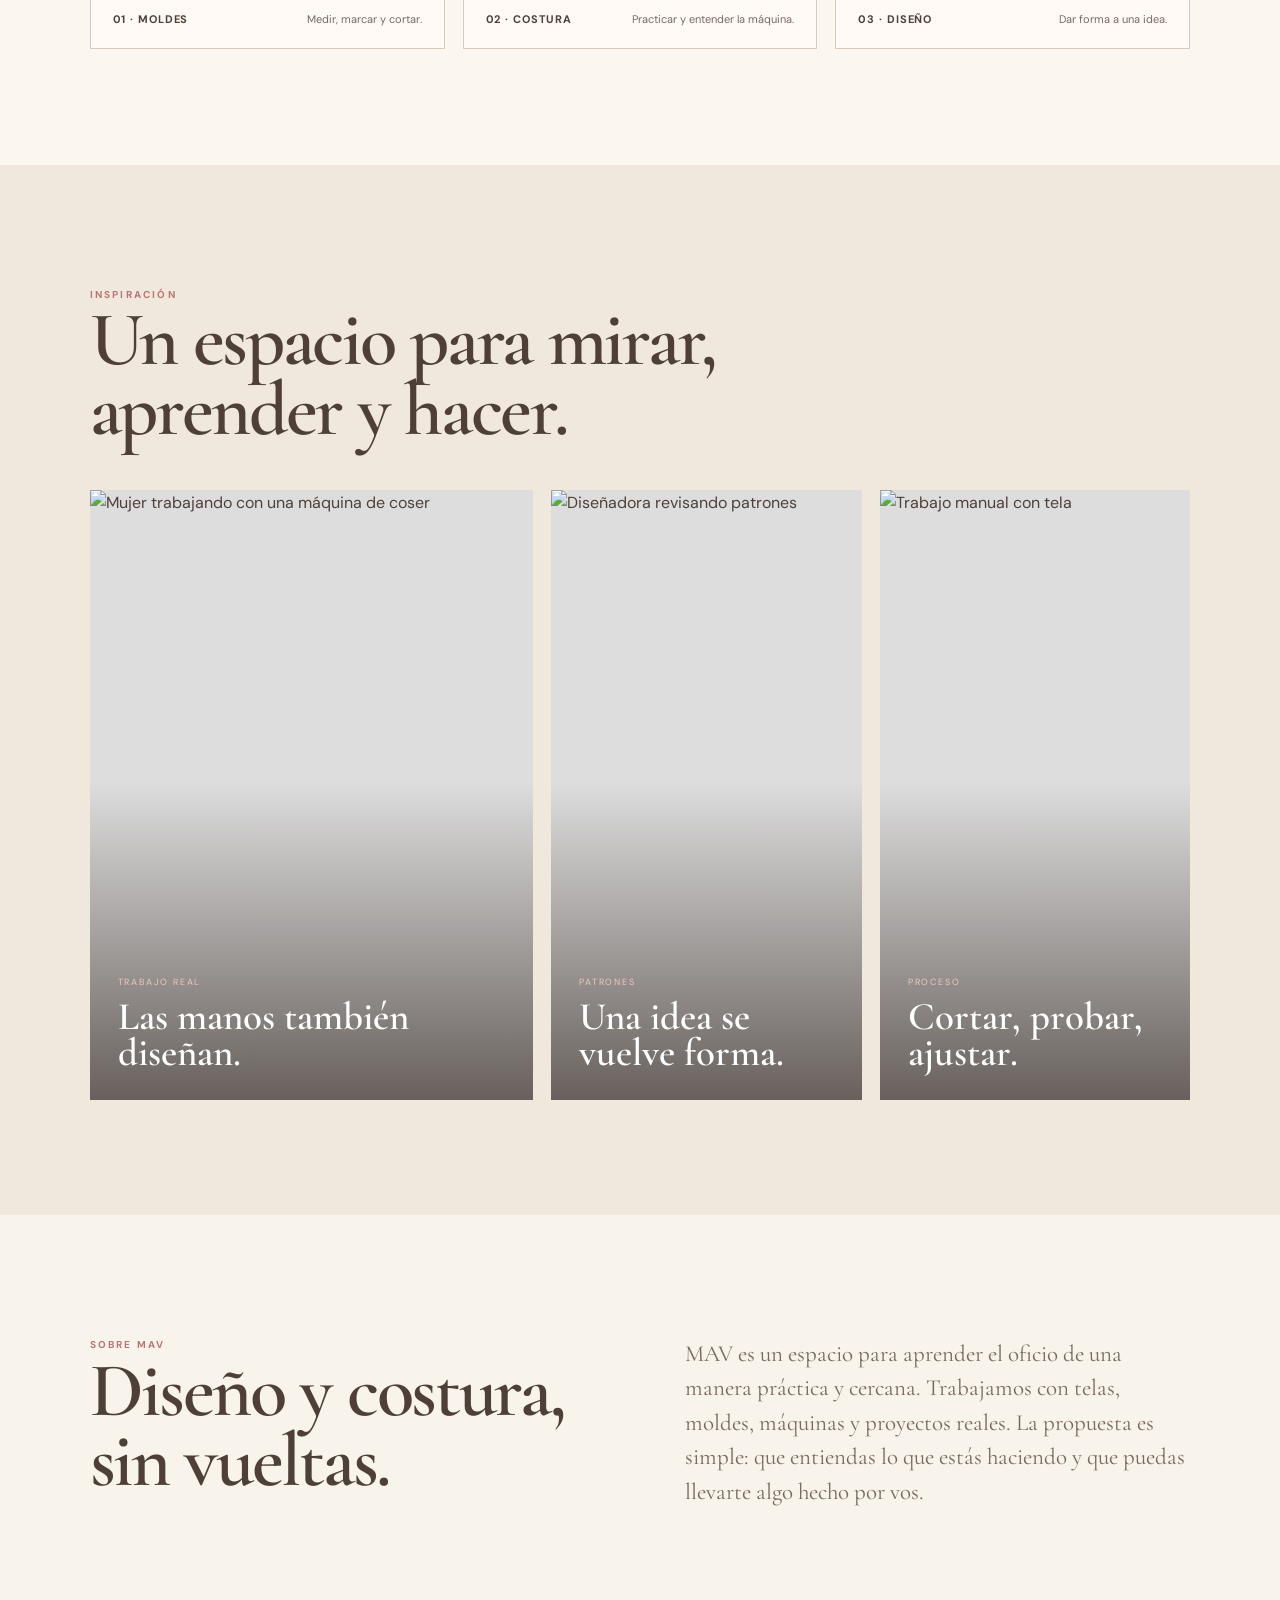
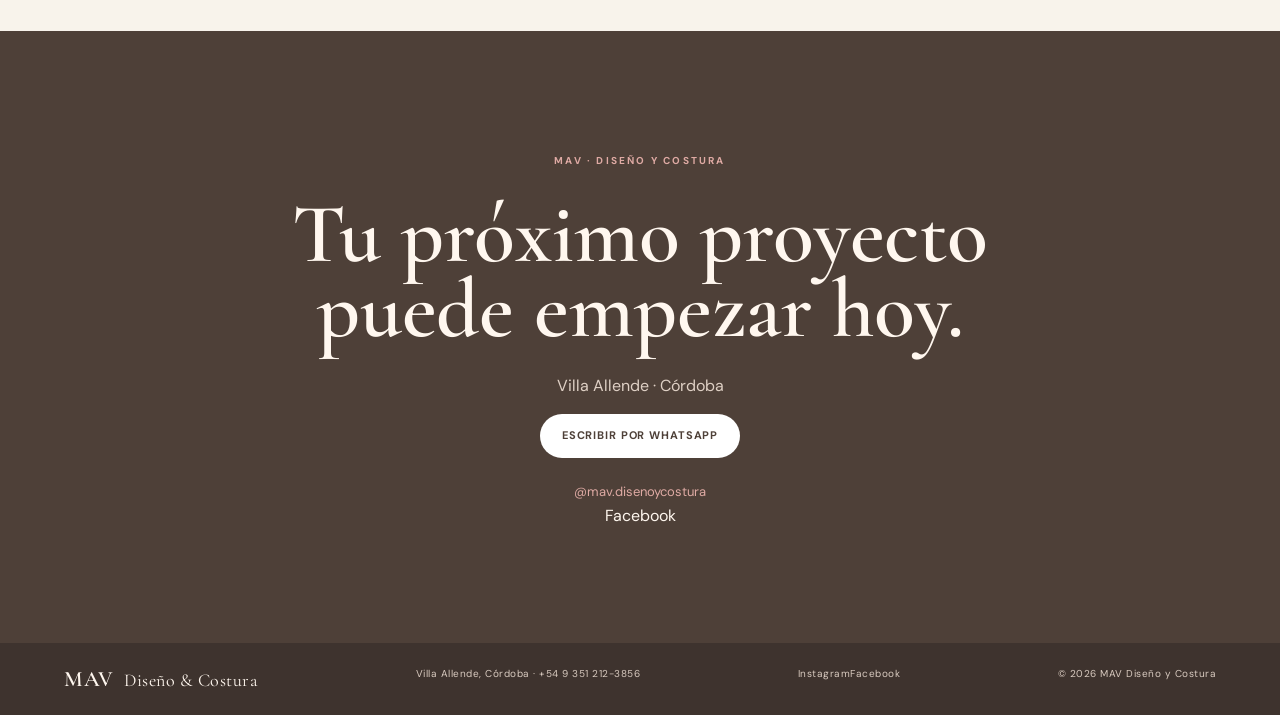
==== commit 34650b1c: "Add Facebook and standardize MAV brand name" ====
--- a/index.html
+++ b/index.html
@@ -3,8 +3,8 @@
 <head>
   <meta charset="UTF-8">
   <meta name="viewport" content="width=device-width, initial-scale=1.0">
-  <meta name="description" content="MAV Diseño & Costura — clases particulares y grupos reducidos de corte, confección y diseño en Villa Allende, Córdoba.">
-  <title>MAV Diseño & Costura | Villa Allende</title>
+  <meta name="description" content="MAV Diseño y Costura — clases particulares y grupos reducidos de corte, confección y diseño en Villa Allende, Córdoba.">
+  <title>MAV Diseño y Costura | Villa Allende</title>
   <link rel="preconnect" href="https://fonts.googleapis.com">
   <link rel="preconnect" href="https://fonts.gstatic.com" crossorigin>
   <link href="https://fonts.googleapis.com/css2?family=Cormorant+Garamond:wght@400;500;600;700&family=DM+Sans:wght@400;500;600;700&family=Parisienne&display=swap" rel="stylesheet">
@@ -179,6 +179,7 @@
         <div class="contact-actions">
           <a class="button light" href="https://wa.me/5493512123856?text=Hola%20MAV%2C%20quiero%20consultar%20por%20las%20clases%20de%20dise%C3%B1o%20y%20costura." target="_blank" rel="noopener">Escribir por WhatsApp</a>
           <a class="instagram" href="https://www.instagram.com/mav.disenoycostura/" target="_blank" rel="noopener">@mav.disenoycostura</a>
+          <a class="facebook" href="https://www.facebook.com/share/19kTh8QcPm/?mibextid=wwXIfr" target="_blank" rel="noopener">Facebook</a>
         </div>
       </div>
     </section>
@@ -187,7 +188,7 @@
   <footer>
     <div class="footer-brand">MAV <span>Diseño & Costura</span></div>
     <div>Villa Allende, Córdoba · +54 9 351 212-3856</div>
-    <div>© 2026 MAV Diseño & Costura</div>
+    <div class="footer-social"><a href="https://www.instagram.com/mav.disenoycostura/" target="_blank" rel="noopener">Instagram</a><a href="https://www.facebook.com/share/19kTh8QcPm/?mibextid=wwXIfr" target="_blank" rel="noopener">Facebook</a></div><div>© 2026 MAV Diseño y Costura</div>
   </footer>
 
   <div class="toast" id="toast">¡Perfecto! Recibimos tu consulta. MAV se pondrá en contacto para coordinar.</div>
--- a/styles.css
+++ b/styles.css
@@ -1,29 +1,27 @@
 :root{
-  --ivory:#f8f2e9;--paper:#efe5d8;--cream:#fffaf4;--brown:#4e4038;--taupe:#76665d;
-  --rose:#b87572;--rose2:#d8aaa2;--sage:#899081;--line:#d7c8ba;--white:#fff;
-  --shadow:0 18px 60px rgba(78,64,56,.10);--serif:"Cormorant Garamond",Georgia,serif;--sans:"DM Sans",Arial,sans-serif;--script:"Parisienne",cursive;
+  --ivory:#f8f3eb;--paper:#efe5d9;--cream:#fffaf5;--brown:#4e4038;--taupe:#776960;
+  --rose:#b87572;--rose-soft:#d8aaa2;--sage:#929987;--line:#d9cabe;--white:#fff;
+  --shadow:0 22px 70px rgba(78,64,56,.12);--serif:"Cormorant Garamond",Georgia,serif;--sans:"DM Sans",Arial,sans-serif;--script:"Parisienne",cursive
 }
-*{box-sizing:border-box}html{scroll-behavior:smooth}body{margin:0;background:var(--ivory);color:var(--brown);font-family:var(--sans);line-height:1.6}
-a{color:inherit;text-decoration:none}button,input,select{font:inherit}
-.announcement{background:var(--brown);color:#fff7ef;text-align:center;padding:8px 18px;font-size:11px;letter-spacing:.18em;text-transform:uppercase}
-.site-header{position:sticky;top:0;z-index:50;background:rgba(248,242,233,.94);backdrop-filter:blur(14px);border-bottom:1px solid rgba(118,102,93,.12);display:flex;align-items:center;justify-content:space-between;padding:16px clamp(22px,5vw,76px)}
-.brand{display:grid;grid-template-columns:auto auto;column-gap:8px;line-height:.8;align-items:end}.brand-mark{font:600 34px/1 var(--serif);letter-spacing:.06em}.brand-script{font:400 27px/1 var(--script);color:var(--rose);transform:translateY(-2px)}.brand-sub{grid-column:1/3;font-size:7px;letter-spacing:.22em;margin-top:5px;color:var(--taupe);text-align:center}
-.nav{display:flex;align-items:center;gap:26px;font-size:13px}.nav a{transition:.25s}.nav a:hover{color:var(--rose)}.nav-cta{border:1px solid var(--brown);padding:10px 17px;border-radius:999px}.menu-toggle{display:none;background:none;border:0;font-size:25px}
-.hero{min-height:680px;display:grid;grid-template-columns:1.02fr .98fr;overflow:hidden;background:linear-gradient(115deg,#fbf6ef 0%,#f3e7dc 54%,#ead6ca 100%);padding:clamp(48px,7vw,100px) clamp(24px,7vw,110px);position:relative}
-.hero:before{content:"";position:absolute;inset:0;background:radial-gradient(circle at 75% 30%,rgba(255,255,255,.8),transparent 28%),repeating-linear-gradient(0deg,rgba(110,90,75,.025) 0 1px,transparent 1px 5px);pointer-events:none}
-.hero-copy{position:relative;z-index:2;align-self:center;max-width:690px}.eyebrow{font-size:11px;letter-spacing:.22em;font-weight:700;color:var(--rose);text-transform:uppercase}.hero h1{font:600 clamp(55px,7vw,92px)/.83 var(--serif);letter-spacing:-.035em;margin:22px 0 28px}.hero h1 em,.section h2 em{font-family:var(--script);font-weight:400;color:var(--rose);font-style:normal;letter-spacing:0}.hero-text{max-width:570px;color:var(--taupe);font-size:16px}.hero-actions{display:flex;gap:12px;flex-wrap:wrap;margin:30px 0}.button{display:inline-flex;align-items:center;justify-content:center;border-radius:999px;padding:13px 22px;font-weight:700;font-size:12px;letter-spacing:.06em;text-transform:uppercase;transition:.25s}.button:hover{transform:translateY(-2px);box-shadow:0 12px 28px rgba(78,64,56,.14)}.primary{background:var(--brown);color:white}.ghost{border:1px solid var(--brown)}.light{background:white;color:var(--brown)}.hero-note{font-size:12px;color:var(--taupe)}.hero-note span{color:var(--rose);margin-right:8px}
-.hero-art{position:relative;min-height:470px;align-self:center}.hero-card{position:absolute;inset:10% 8% 6% 10%;background:rgba(255,251,246,.82);border:1px solid rgba(118,102,93,.24);box-shadow:var(--shadow);display:flex;flex-direction:column;align-items:center;justify-content:center;transform:rotate(-2deg);overflow:hidden}.hero-card:after{content:"";position:absolute;inset:16px;border:1px solid rgba(184,117,114,.34)}.hero-card-title{font:600 clamp(80px,11vw,150px)/.75 var(--serif);letter-spacing:.03em;z-index:1}.hero-card-script{font:400 clamp(40px,5vw,65px)/1 var(--script);color:var(--rose);z-index:1}.scissors{position:absolute;left:12%;top:17%;font-size:72px;transform:rotate(-18deg);z-index:2}.thread-line{width:55%;height:1px;background:var(--rose);margin-top:20px;z-index:1}.fabric{position:absolute;border-radius:50% 50% 5% 5%;filter:blur(.1px)}.fabric-a{width:230px;height:170px;left:-2%;bottom:1%;background:linear-gradient(135deg,#d19a92,#e9c5bd);transform:rotate(16deg);box-shadow:0 16px 35px rgba(78,64,56,.15)}.fabric-b{width:210px;height:150px;right:-3%;top:2%;background:linear-gradient(135deg,#a5ab98,#d3d5c9);transform:rotate(-14deg);box-shadow:0 16px 35px rgba(78,64,56,.12)}.thread{position:absolute;border:2px solid rgba(184,117,114,.55);border-radius:50%;width:280px;height:120px}.thread-one{left:-8%;top:30%;transform:rotate(-16deg)}.thread-two{right:-10%;bottom:12%;transform:rotate(20deg)}
-.trust-strip{display:grid;grid-template-columns:repeat(4,1fr);background:#fffaf5;border-bottom:1px solid var(--line);border-top:1px solid var(--line)}.trust-strip div{padding:20px 24px;display:flex;gap:15px;align-items:center;justify-content:center;border-right:1px solid var(--line)}.trust-strip div:last-child{border:0}.trust-strip strong{font:600 22px var(--serif);color:var(--rose)}.trust-strip span{font-size:12px;text-transform:uppercase;letter-spacing:.08em}
-.section{padding:clamp(72px,9vw,125px) clamp(24px,7vw,110px);max-width:1440px;margin:auto}.intro{display:grid;grid-template-columns:.7fr 1.3fr;gap:70px}.section-label{font-size:10px;letter-spacing:.22em;color:var(--rose);font-weight:700}.section h2{font:600 clamp(46px,6vw,76px)/.92 var(--serif);margin:0 0 20px;letter-spacing:-.025em}.intro p{font-size:19px;color:var(--taupe);max-width:800px}.section-heading{display:flex;justify-content:space-between;gap:60px;align-items:end;margin-bottom:45px}.section-heading>p{max-width:450px;color:var(--taupe);margin:0}
-.cards{display:grid;gap:20px}.three{grid-template-columns:repeat(3,1fr)}.service-card{position:relative;background:#fffaf5;border:1px solid var(--line);padding:38px;min-height:310px;display:flex;flex-direction:column;transition:.3s}.service-card:hover{transform:translateY(-5px);box-shadow:var(--shadow)}.service-card.featured{background:#eadbd0;border-color:#d5bbb0}.tag{position:absolute;top:20px;right:20px;font-size:9px;text-transform:uppercase;letter-spacing:.16em;background:var(--brown);color:#fff;padding:5px 9px;border-radius:20px}.icon{font-size:35px;color:var(--rose);margin-bottom:35px}.service-card h3{font:600 36px var(--serif);margin:0 0 10px}.service-card p{color:var(--taupe);margin:0}.service-card a{margin-top:auto;padding-top:25px;font-size:12px;font-weight:700;text-transform:uppercase;letter-spacing:.08em}
-.booking{display:grid;grid-template-columns:1fr 1fr;gap:80px;background:#e6ddd3;max-width:none;padding-left:clamp(24px,10vw,150px);padding-right:clamp(24px,10vw,150px)}.booking-copy{align-self:center}.booking-copy h2{max-width:650px}.booking-copy>p{max-width:520px;color:var(--taupe)}.availability{margin-top:35px;border-top:1px solid #cbbcaf}.availability div{display:flex;align-items:center;gap:12px;padding:14px 0;border-bottom:1px solid #cbbcaf}.availability span{width:90px;font-weight:700}.availability b{font-size:11px;background:#fff8f0;padding:7px 11px;border-radius:20px}.booking-form{background:#fffaf5;padding:35px;display:grid;grid-template-columns:1fr 1fr;gap:17px;box-shadow:var(--shadow)}label{font-size:11px;font-weight:700;display:grid;gap:7px;text-transform:uppercase;letter-spacing:.06em}input,select{border:1px solid var(--line);background:white;padding:13px 12px;color:var(--brown);outline:none}input:focus,select:focus{border-color:var(--rose)}.full{grid-column:1/3;border:0}.booking-form small{grid-column:1/3;color:var(--taupe);font-size:10px}
-.digital{display:grid;grid-template-columns:.8fr 1.2fr;gap:90px;align-items:center}.digital-visual{min-height:480px;display:grid;place-items:center;background:radial-gradient(circle,#e6d2c8 0 30%,transparent 31%),linear-gradient(135deg,#f5ede4,#e6ddd2);position:relative}.paper-card{width:min(370px,75%);aspect-ratio:4/5;background:#fffaf5;box-shadow:var(--shadow);padding:45px;display:flex;flex-direction:column;justify-content:center;transform:rotate(4deg);border:1px solid #ded1c6}.paper-card span{font-size:12px;color:var(--rose)}.paper-card h3{font:600 68px/.75 var(--serif);margin:35px 0 20px}.paper-card h3 em{font-size:65px}.paper-card p{color:var(--taupe)}.paper-stitch{color:var(--rose);margin-top:auto;font-size:12px}.digital-copy h2{max-width:650px}.digital-copy>p{max-width:620px;color:var(--taupe);font-size:17px}.product-list{margin-top:35px;border-top:1px solid var(--line)}.product-list>div{display:grid;grid-template-columns:35px 1fr auto;gap:14px;align-items:center;padding:18px 0;border-bottom:1px solid var(--line)}.product-list span{color:var(--rose);font-size:22px}.product-list strong{display:block}.product-list small{color:var(--taupe);font-size:12px}.product-list b{font-size:9px;letter-spacing:.12em;text-transform:uppercase;color:var(--rose)}
-.process{background:#fbf6ef}.process-grid{display:grid;grid-template-columns:repeat(6,1fr);border-top:1px solid var(--line);border-bottom:1px solid var(--line)}.step{padding:35px 18px;border-right:1px solid var(--line);min-height:190px}.step:last-child{border:0}.step span{font:600 24px var(--serif);color:var(--rose)}.step strong{display:block;font:600 27px var(--serif);margin:35px 0 5px}.step small{color:var(--taupe)}
-.inspiration{background:#f2e9df}.inspiration-head{max-width:750px;margin-bottom:45px}.editorial-grid{display:grid;grid-template-columns:1.3fr .85fr .85fr;gap:16px}.editorial{min-height:440px;padding:38px;display:flex;flex-direction:column;justify-content:space-between;position:relative;overflow:hidden}.editorial:after{content:"";position:absolute;width:240px;height:240px;border:1px solid rgba(78,64,56,.18);border-radius:50%;right:-70px;bottom:-50px}.editorial span{font-size:10px;letter-spacing:.2em}.editorial h3{font:600 42px/.93 var(--serif);margin:0;max-width:390px}.large{background:linear-gradient(135deg,#b9827d,#d8ada4);color:#fff}.rose{background:#d7c1b7}.sage{background:#aab09f}.large:before,.rose:before,.sage:before{content:"";position:absolute;width:150px;height:300px;border-radius:80px;background:rgba(255,255,255,.14);transform:rotate(35deg);top:-80px;right:20px}
-.about{display:grid;grid-template-columns:1fr 1fr;gap:90px;align-items:center}.about p{font:400 22px/1.55 var(--serif);color:var(--taupe);margin:0}
-.contact{background:var(--brown);color:#fff7ef;padding:110px 24px;text-align:center}.contact-inner{max-width:800px;margin:auto}.contact .eyebrow{color:#dfaaa4}.contact h2{font:600 clamp(48px,7vw,82px)/.9 var(--serif);margin:25px 0}.contact p{color:#dfd0c5}.contact .instagram{display:block;margin-top:25px;color:#dfaaa4;font-size:13px}
-footer{background:#3e332e;color:#d9cbc0;padding:22px 5vw;display:flex;justify-content:space-between;gap:20px;font-size:10px;letter-spacing:.05em}.footer-brand span{font:600 20px var(--serif);color:#fff7ef}
-.toast{position:fixed;left:50%;bottom:24px;transform:translate(-50%,120px);background:var(--brown);color:white;padding:14px 20px;border-radius:10px;box-shadow:var(--shadow);font-size:12px;z-index:100;transition:.35s}.toast.show{transform:translate(-50%,0)}
-.reveal{opacity:0;transform:translateY(20px);transition:opacity .7s ease,transform .7s ease}.reveal.visible{opacity:1;transform:none}
-@media(max-width:980px){.nav{gap:15px}.three{grid-template-columns:1fr}.hero{grid-template-columns:1fr}.hero-art{min-height:440px}.intro,.digital,.booking,.about{grid-template-columns:1fr;gap:45px}.section-heading{display:block}.section-heading>p{margin-top:15px}.process-grid{grid-template-columns:repeat(3,1fr)}.editorial-grid{grid-template-columns:1fr 1fr}.editorial.large{grid-row:span 2}}
-@media(max-width:700px){.announcement{font-size:9px}.site-header{padding:13px 20px}.nav{display:none;position:absolute;top:100%;left:0;right:0;background:var(--ivory);padding:20px;flex-direction:column;align-items:stretch;border-bottom:1px solid var(--line)}.nav.open{display:flex}.nav-cta{text-align:center}.menu-toggle{display:block}.brand-mark{font-size:29px}.brand-script{font-size:23px}.hero{padding:55px 22px 35px}.hero h1{font-size:62px}.hero-art{min-height:360px}.hero-card{inset:8% 5% 8% 5%}.scissors{font-size:52px}.trust-strip{grid-template-columns:1fr 1fr}.trust-strip div{padding:16px 10px;justify-content:flex-start}.trust-strip span{font-size:9px}.section{padding:70px 22px}.section h2{font-size:52px}.booking{padding-left:22px;padding-right:22px}.booking-form{grid-template-columns:1fr;padding:24px}.full,.booking-form small{grid-column:1}.availability div{flex-wrap:wrap}.process-grid{grid-template-columns:1fr 1fr}.editorial-grid{grid-template-columns:1fr}.editorial.large{grid-row:auto}.editorial{min-height:330px}.about{gap:30px}.about p{font-size:20px}footer{flex-direction:column;text-align:center}}
+*{box-sizing:border-box}html{scroll-behavior:smooth}body{margin:0;background:var(--ivory);color:var(--brown);font-family:var(--sans);line-height:1.6}img{display:block;width:100%;height:auto}a{color:inherit;text-decoration:none}button,input,select{font:inherit}
+.announcement{background:var(--brown);color:#fff8f1;text-align:center;padding:9px 18px;font-size:10px;letter-spacing:.18em;text-transform:uppercase}
+.site-header{position:sticky;top:0;z-index:50;background:rgba(248,243,235,.96);backdrop-filter:blur(14px);border-bottom:1px solid rgba(118,105,96,.13);display:flex;align-items:center;justify-content:space-between;padding:12px clamp(20px,5vw,72px)}
+.brand{display:flex;flex-direction:column;align-items:center;line-height:1}.brand-logo{width:175px;height:auto}.brand-sub{font-size:7px;letter-spacing:.23em;color:var(--taupe);margin-top:-3px}
+.nav{display:flex;align-items:center;gap:26px;font-size:12px}.nav a{transition:.25s}.nav a:hover{color:var(--rose)}.nav-cta{border:1px solid var(--brown);padding:10px 17px;border-radius:999px}.menu-toggle{display:none;background:none;border:0;font-size:25px;color:var(--brown)}
+.hero{min-height:690px;display:grid;grid-template-columns:1fr .92fr;gap:70px;align-items:center;overflow:hidden;background:#f4eae0;padding:clamp(55px,7vw,105px) clamp(24px,7vw,110px)}
+.hero-copy{max-width:690px}.eyebrow{font-size:10px;letter-spacing:.22em;font-weight:700;color:var(--rose);text-transform:uppercase}.hero h1{font:600 clamp(58px,7.3vw,96px)/.83 var(--serif);letter-spacing:-.04em;margin:22px 0 28px}.hero h1 em{font-family:var(--script);font-weight:400;color:var(--rose);font-style:normal}.hero-text{max-width:610px;color:var(--taupe);font-size:17px}.hero-actions{display:flex;gap:12px;flex-wrap:wrap;margin:30px 0}.button{display:inline-flex;align-items:center;justify-content:center;border-radius:999px;padding:13px 22px;font-weight:700;font-size:11px;letter-spacing:.08em;text-transform:uppercase;transition:.25s}.button:hover{transform:translateY(-2px);box-shadow:0 12px 28px rgba(78,64,56,.15)}.primary{background:var(--brown);color:#fff}.ghost{border:1px solid var(--brown)}.light{background:#fff;color:var(--brown)}.hero-note{font-size:12px;color:var(--taupe);max-width:580px}
+.hero-photo{position:relative;min-height:560px;overflow:hidden;background:#ddd}.hero-photo:after{content:"";position:absolute;inset:18px;border:1px solid rgba(255,255,255,.7);pointer-events:none}.hero-photo img{height:560px;object-fit:cover;object-position:center}.photo-caption{position:absolute;left:24px;bottom:24px;background:rgba(255,250,245,.92);padding:10px 14px;font-size:10px;letter-spacing:.14em;text-transform:uppercase}.photo-caption span{color:var(--rose);margin-right:10px}
+.trust-strip{display:grid;grid-template-columns:repeat(4,1fr);background:var(--cream);border-bottom:1px solid var(--line);border-top:1px solid var(--line)}.trust-strip div{padding:20px 24px;display:flex;gap:13px;align-items:center;justify-content:center;border-right:1px solid var(--line)}.trust-strip div:last-child{border:0}.trust-strip strong{font:600 21px var(--serif);color:var(--rose)}.trust-strip span{font-size:11px;text-transform:uppercase;letter-spacing:.08em}
+.section{padding:clamp(72px,9vw,125px) clamp(24px,7vw,110px);max-width:1440px;margin:auto}.intro{display:grid;grid-template-columns:.65fr 1.35fr;gap:70px}.section-label{font-size:10px;letter-spacing:.22em;color:var(--rose);font-weight:700}.section h2{font:600 clamp(48px,6vw,78px)/.91 var(--serif);margin:0 0 20px;letter-spacing:-.03em}.intro p{font-size:20px;color:var(--taupe);max-width:820px}
+.photo-feature{display:grid;grid-template-columns:1.08fr .92fr;gap:75px;align-items:center;background:#fbf6ef;max-width:none;padding-left:clamp(24px,10vw,150px);padding-right:clamp(24px,10vw,150px)}.feature-image{overflow:hidden}.feature-image img{height:560px;object-fit:cover}.feature-copy{max-width:620px}.feature-copy p{color:var(--taupe);font-size:17px}.quote{margin-top:30px;border-top:1px solid var(--line);border-bottom:1px solid var(--line);padding:22px 0;font:400 24px/1.25 var(--serif);color:var(--brown)}
+.section-heading{display:flex;justify-content:space-between;gap:60px;align-items:end;margin-bottom:45px}.section-heading>p{max-width:470px;color:var(--taupe);margin:0}
+.cards{display:grid;gap:22px}.three{grid-template-columns:repeat(3,1fr)}.service-card{background:var(--cream);border:1px solid var(--line);overflow:hidden;transition:.3s}.service-card:hover{transform:translateY(-5px);box-shadow:var(--shadow)}.service-card>img{height:260px;object-fit:cover}.card-body{padding:28px 30px 32px;min-height:270px;display:flex;flex-direction:column}.card-number{font:600 22px var(--serif);color:var(--rose)}.service-card h3{font:600 34px/.95 var(--serif);margin:22px 0 12px}.service-card p{color:var(--taupe);margin:0}.service-card a{margin-top:auto;padding-top:24px;font-size:11px;font-weight:700;text-transform:uppercase;letter-spacing:.08em}
+.booking{display:grid;grid-template-columns:1fr 1fr;gap:80px;background:#e6ddd3;max-width:none;padding-left:clamp(24px,10vw,150px);padding-right:clamp(24px,10vw,150px)}.booking-copy{align-self:center}.booking-copy h2{max-width:650px}.booking-copy>p{max-width:560px;color:var(--taupe)}.availability{margin:30px 0;border-top:1px solid #cbbcaf}.availability div{display:flex;align-items:center;gap:12px;padding:14px 0;border-bottom:1px solid #cbbcaf}.availability span{width:90px;font-weight:700}.availability b{font-size:11px;background:#fff8f0;padding:7px 11px;border-radius:20px}.booking-form{background:var(--cream);padding:35px;display:grid;grid-template-columns:1fr 1fr;gap:17px;box-shadow:var(--shadow)}label{font-size:10px;font-weight:700;display:grid;gap:7px;text-transform:uppercase;letter-spacing:.06em}input,select{border:1px solid var(--line);background:white;padding:13px 12px;color:var(--brown);outline:none}input:focus,select:focus{border-color:var(--rose)}.full{grid-column:1/3;border:0}.booking-form small{grid-column:1/3;color:var(--taupe);font-size:10px}
+.process{background:#fbf6ef;max-width:none}.process-photo-grid{display:grid;grid-template-columns:repeat(3,1fr);gap:18px}.process-photo{margin:0;background:var(--cream);border:1px solid var(--line);overflow:hidden}.process-photo img{height:390px;object-fit:cover}.process-photo figcaption{padding:20px 22px;display:flex;justify-content:space-between;gap:20px}.process-photo b{font-size:11px;text-transform:uppercase;letter-spacing:.08em}.process-photo span{font-size:11px;color:var(--taupe);text-align:right}
+.inspiration{background:#f0e7dd;max-width:none}.inspiration-head{max-width:760px;margin-bottom:45px}.editorial-grid{display:grid;grid-template-columns:1.25fr .875fr .875fr;gap:18px;max-width:1220px;margin:auto}.editorial-photo{position:relative;min-height:470px;margin:0;overflow:hidden;background:#ddd}.editorial-photo.large{min-height:610px}.editorial-photo img{height:100%;object-fit:cover;transition:transform .6s}.editorial-photo:hover img{transform:scale(1.035)}.editorial-photo:after{content:"";position:absolute;inset:0;background:linear-gradient(0deg,rgba(54,43,38,.7),transparent 52%)}.editorial-photo figcaption{position:absolute;z-index:2;left:28px;right:28px;bottom:28px;color:white}.editorial-photo small{display:block;font-size:9px;letter-spacing:.2em;margin-bottom:9px;color:#f1c7bf}.editorial-photo strong{font:600 39px/.94 var(--serif);display:block;max-width:390px}
+.about{display:grid;grid-template-columns:1fr 1fr;gap:90px;align-items:center}.about p{font:400 23px/1.5 var(--serif);color:var(--taupe);margin:0}
+.contact{background:var(--brown);color:#fff7ef;padding:115px 24px;text-align:center}.contact-inner{max-width:850px;margin:auto}.contact .eyebrow{color:#dfaaa4}.contact h2{font:600 clamp(48px,7vw,84px)/.9 var(--serif);margin:25px 0}.contact p{color:#dfd0c5}.contact-actions{display:flex;flex-direction:column;align-items:center}.instagram{display:block;margin-top:24px;color:#dfaaa4;font-size:13px}
+footer{background:#3e332e;color:#d9cbc0;padding:23px 5vw;display:flex;justify-content:space-between;gap:20px;font-size:10px;letter-spacing:.05em}.footer-brand{font:600 22px var(--serif);color:#fff7ef}.footer-brand span{font:400 18px var(--serif);margin-left:5px}
+.toast{position:fixed;left:50%;bottom:24px;transform:translate(-50%,120px);background:var(--brown);color:white;padding:14px 20px;border-radius:10px;box-shadow:var(--shadow);font-size:12px;z-index:100;transition:.35s}.toast.show{transform:translate(-50%,0)}.reveal{opacity:0;transform:translateY(20px);transition:opacity .7s ease,transform .7s ease}.reveal.visible{opacity:1;transform:none}
+@media(max-width:980px){.nav{gap:15px}.hero{grid-template-columns:1fr;gap:40px}.hero-photo{min-height:480px}.hero-photo img{height:480px}.intro,.photo-feature,.booking,.about{grid-template-columns:1fr;gap:45px}.section-heading{display:block}.section-heading>p{margin-top:15px}.three{grid-template-columns:1fr}.editorial-grid{grid-template-columns:1fr 1fr}.editorial-photo.large{min-height:520px;grid-column:1/-1}.process-photo-grid{grid-template-columns:1fr}}
+@media(max-width:700px){.announcement{font-size:8px}.site-header{padding:9px 18px}.brand-logo{width:145px}.brand-sub{font-size:6px}.nav{display:none;position:absolute;top:100%;left:0;right:0;background:var(--ivory);padding:20px;flex-direction:column;align-items:stretch;border-bottom:1px solid var(--line)}.nav.open{display:flex}.nav-cta{text-align:center}.menu-toggle{display:block}.hero{padding:52px 22px 35px}.hero h1{font-size:61px}.hero-photo{min-height:390px}.hero-photo img{height:390px}.trust-strip{grid-template-columns:1fr 1fr}.trust-strip div{padding:16px 10px;justify-content:flex-start}.trust-strip span{font-size:8px}.section{padding:70px 22px}.section h2{font-size:52px}.feature-image img{height:390px}.booking{padding-left:22px;padding-right:22px}.booking-form{grid-template-columns:1fr;padding:24px}.full,.booking-form small{grid-column:1}.availability div{flex-wrap:wrap}.process-photo img{height:340px}.editorial-grid{grid-template-columns:1fr}.editorial-photo,.editorial-photo.large{min-height:420px}.about{gap:30px}.about p{font-size:21px}footer{flex-direction:column;text-align:center}}
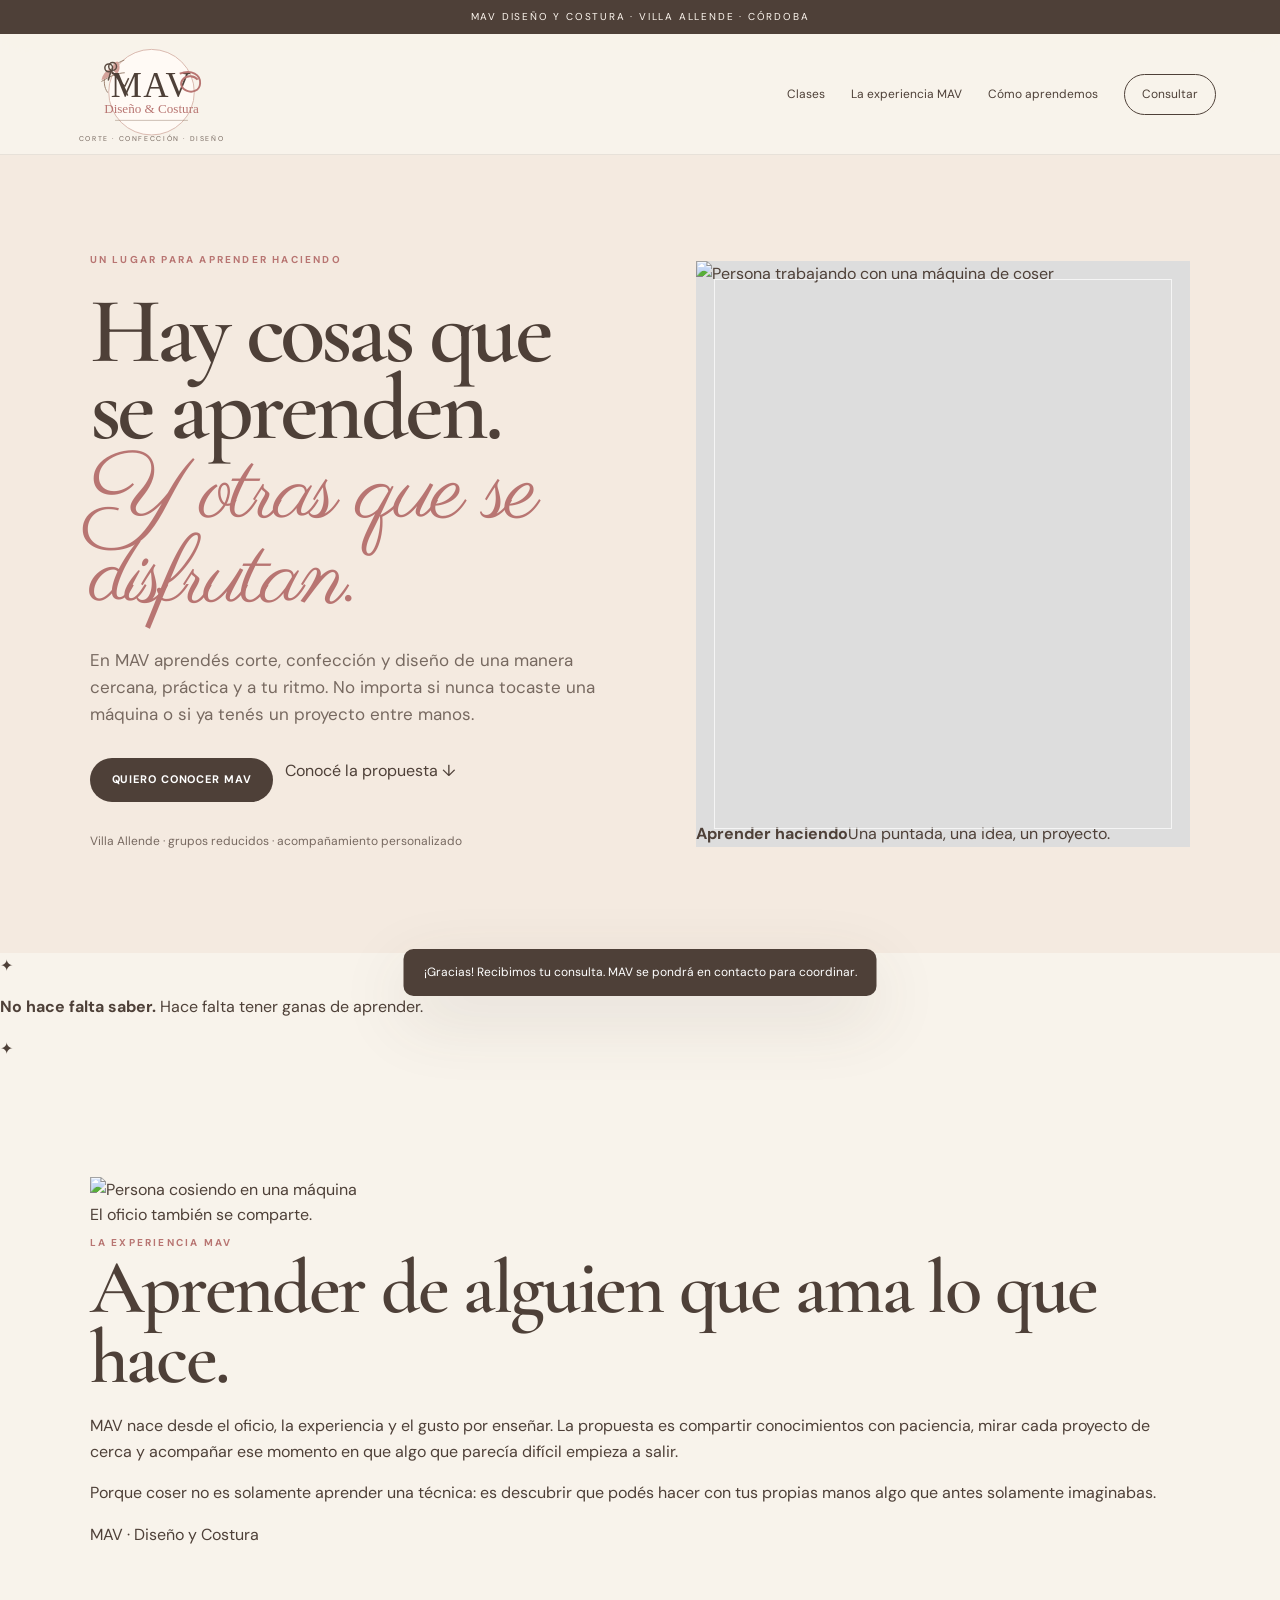
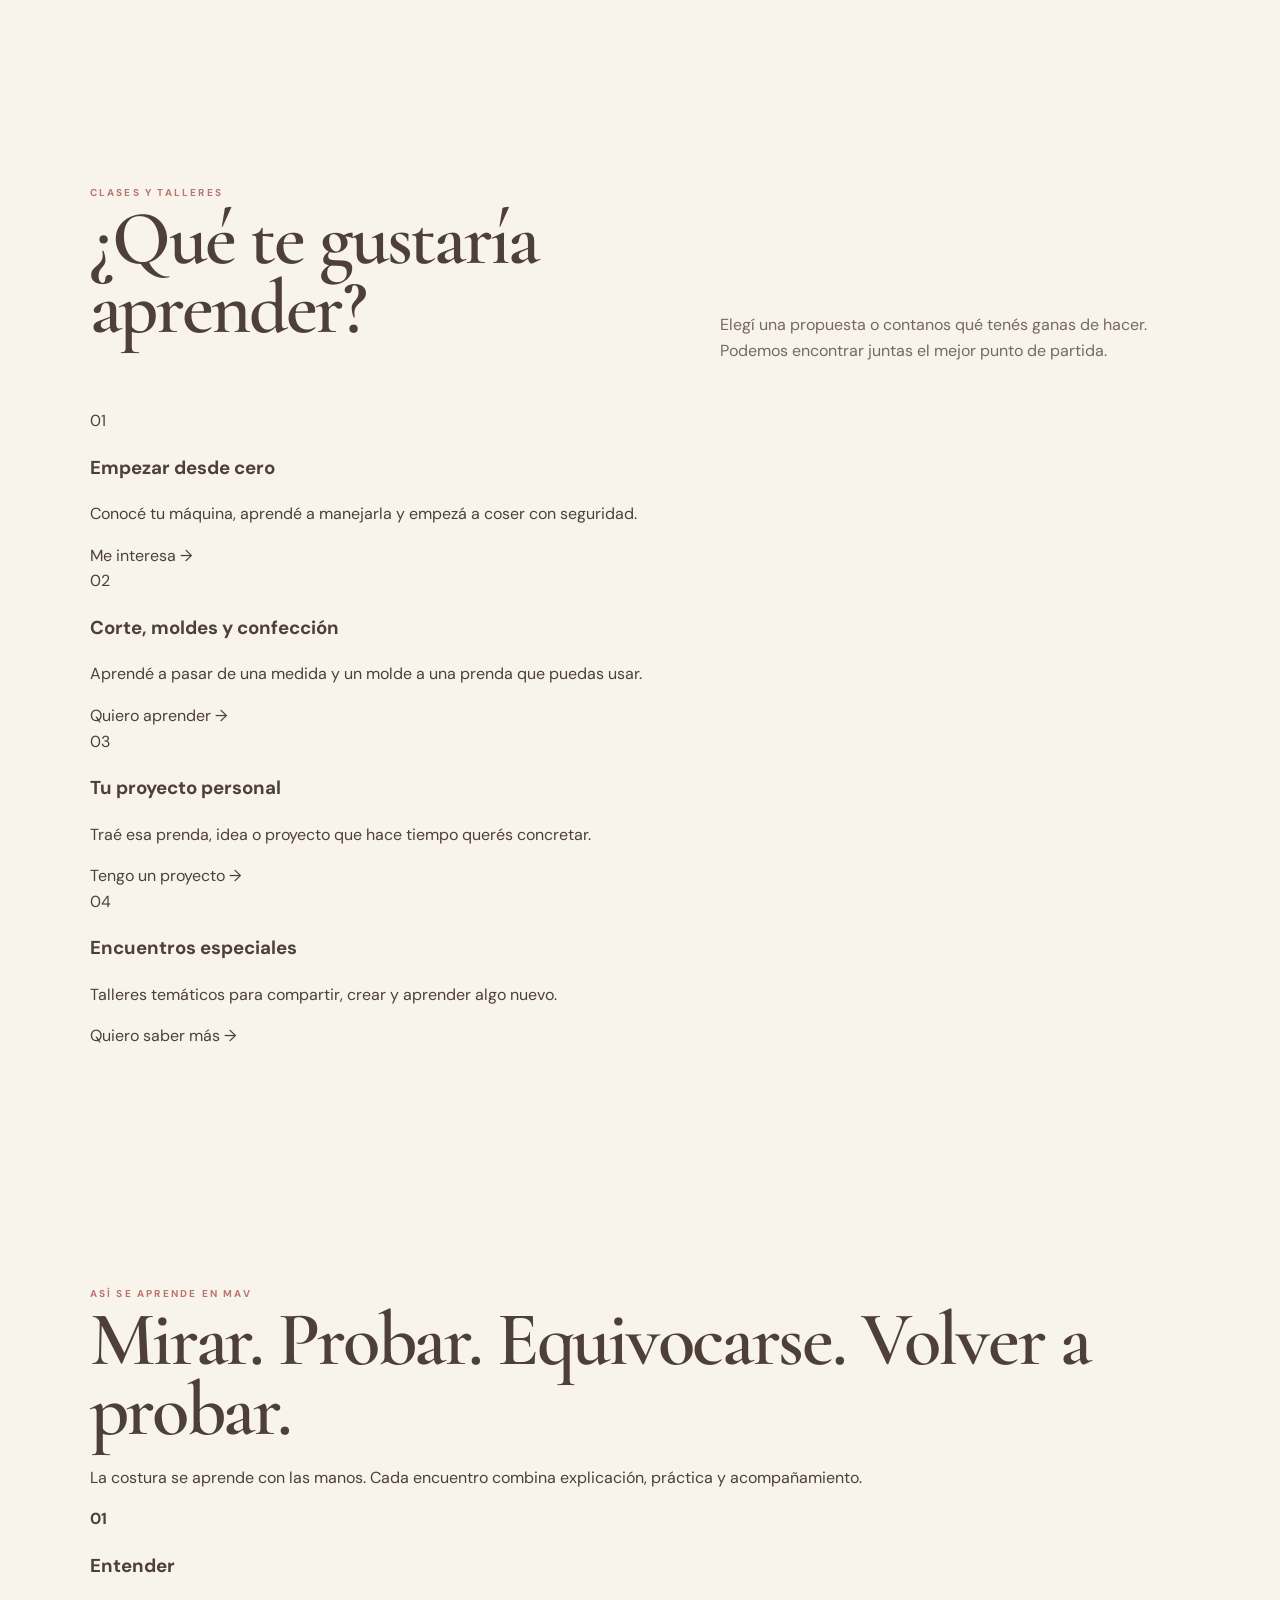
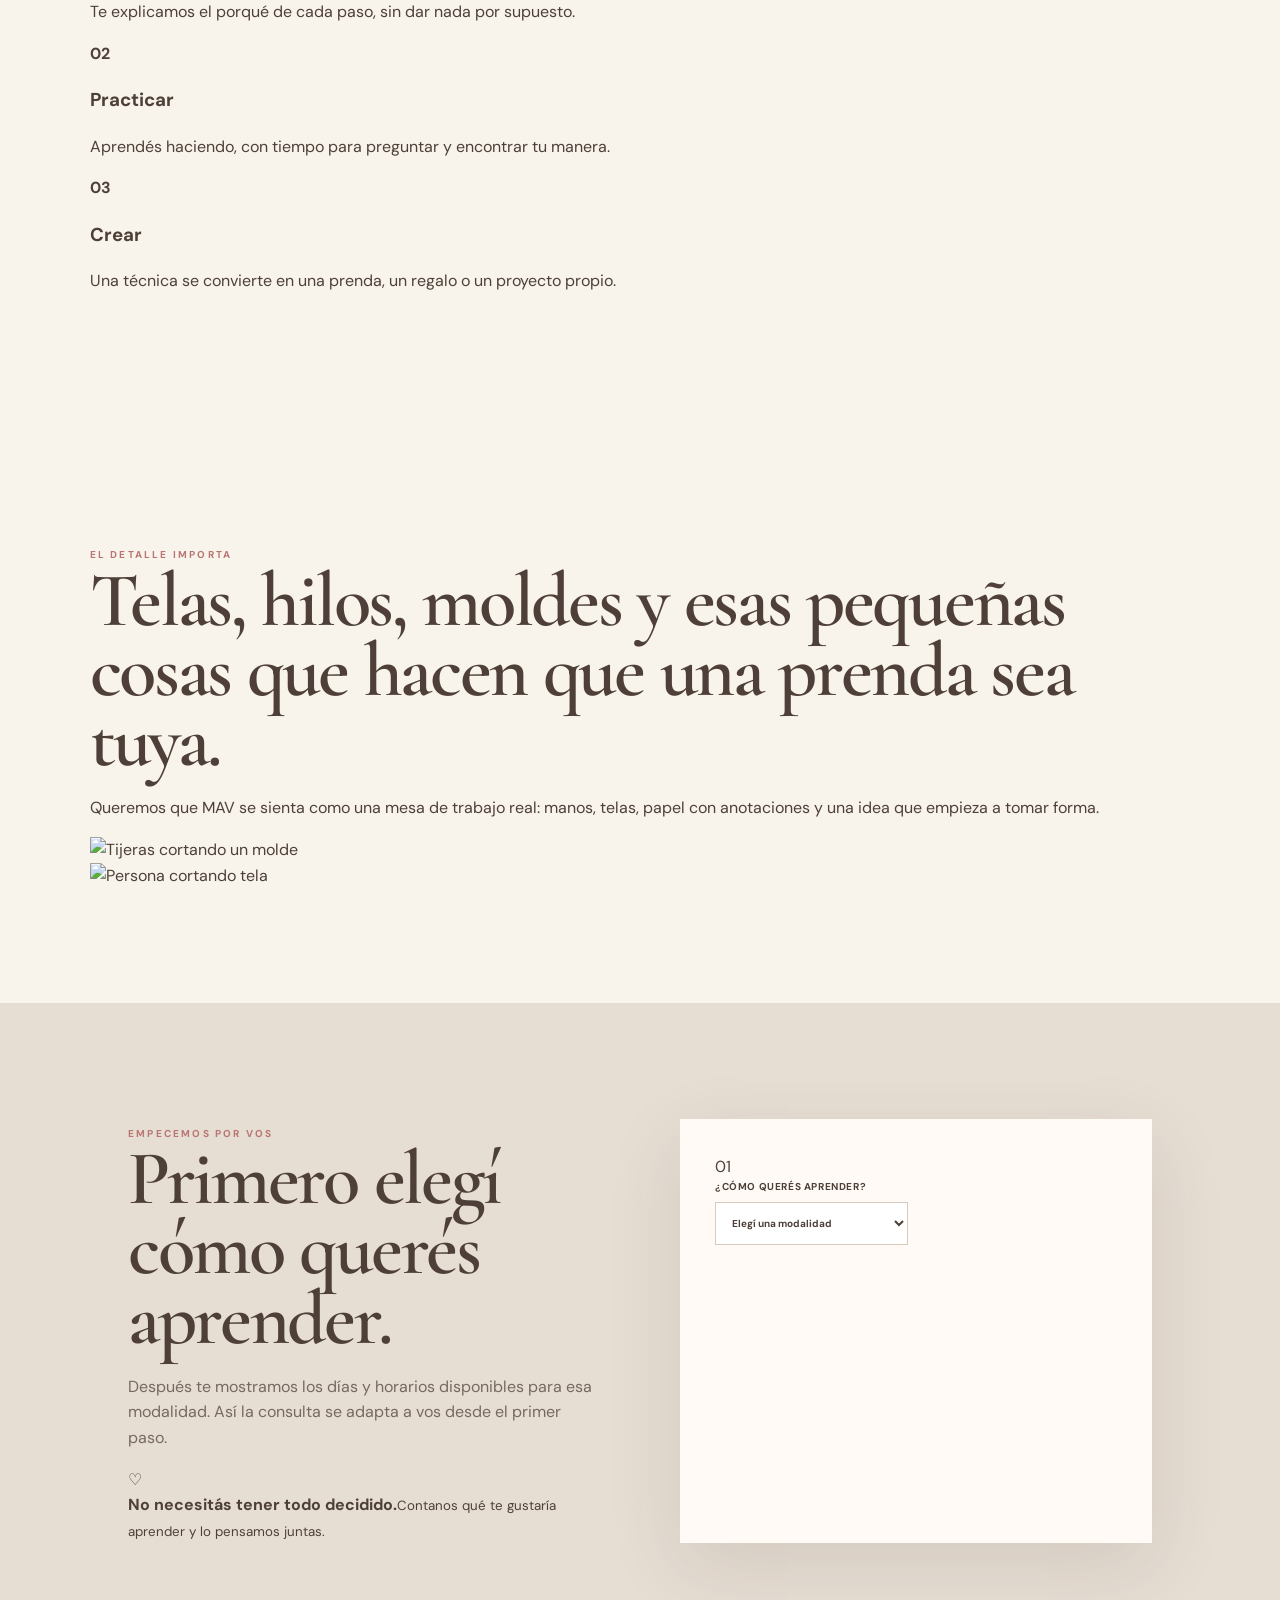
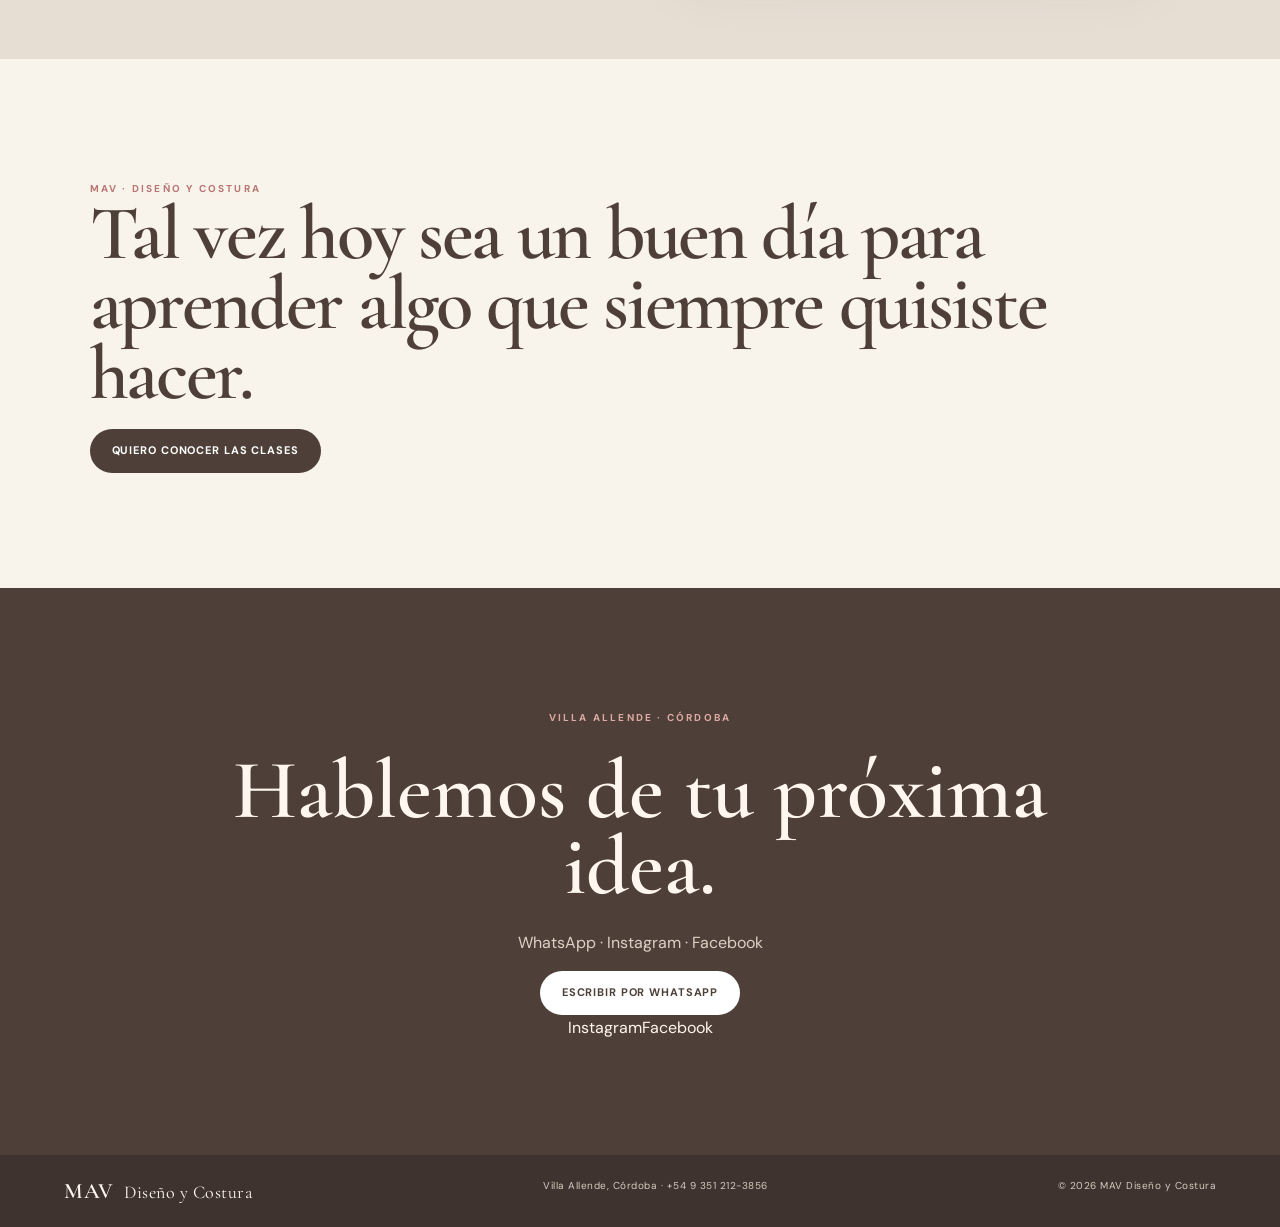
==== commit 51e6f04a: "Warm and personal MAV content redesign" ====
--- a/index.html
+++ b/index.html
@@ -1,197 +1,67 @@
 <!doctype html>
 <html lang="es">
 <head>
-  <meta charset="UTF-8">
-  <meta name="viewport" content="width=device-width, initial-scale=1.0">
-  <meta name="description" content="MAV Diseño y Costura — clases particulares y grupos reducidos de corte, confección y diseño en Villa Allende, Córdoba.">
-  <title>MAV Diseño y Costura | Villa Allende</title>
-  <link rel="preconnect" href="https://fonts.googleapis.com">
-  <link rel="preconnect" href="https://fonts.gstatic.com" crossorigin>
-  <link href="https://fonts.googleapis.com/css2?family=Cormorant+Garamond:wght@400;500;600;700&family=DM+Sans:wght@400;500;600;700&family=Parisienne&display=swap" rel="stylesheet">
-  <link rel="stylesheet" href="/styles.css">
+<meta charset="UTF-8"><meta name="viewport" content="width=device-width,initial-scale=1">
+<meta name="description" content="MAV Diseño y Costura · clases y talleres de corte, confección y diseño en Villa Allende, Córdoba.">
+<title>MAV Diseño y Costura | Villa Allende</title>
+<link rel="preconnect" href="https://fonts.googleapis.com"><link rel="preconnect" href="https://fonts.gstatic.com" crossorigin>
+<link href="https://fonts.googleapis.com/css2?family=Cormorant+Garamond:wght@400;500;600;700&family=DM+Sans:wght@400;500;600;700&family=Parisienne&display=swap" rel="stylesheet">
+<link rel="stylesheet" href="/styles.css">
 </head>
 <body>
-  <div class="announcement">Clases de diseño y costura · Cupos reducidos · Villa Allende</div>
-
-  <header class="site-header">
-    <a class="brand" href="#inicio" aria-label="MAV Diseño y Costura">
-      <svg class="brand-logo" viewBox="0 0 360 190" role="img" aria-label="MAV Diseño y Costura">
-        <circle cx="180" cy="95" r="88" fill="#fffaf5" stroke="#d9b8ae" stroke-width="2"/>
-        <path d="M86 59c14-18 25-25 38-30M77 73c20-12 33-17 48-18M86 56c-5 16-4 29 4 40" fill="none" stroke="#9a806f" stroke-width="2" stroke-linecap="round"/>
-        <path d="M94 47c-9 5-15 13-17 23 10-2 18-8 23-17" fill="#d4a29a"/>
-        <path d="M103 34c-4 10-2 18 6 24 7-9 7-18 1-26" fill="#d4a29a"/>
-        <g fill="none" stroke="#5b4b42" stroke-width="3" stroke-linecap="round">
-          <path d="M95 49l30 35M97 50l-6 21M123 84l8 18M125 83l8-17"/>
-          <circle cx="92" cy="45" r="8"/><circle cx="100" cy="42" r="8"/>
-        </g>
-        <text x="180" y="105" text-anchor="middle" font-family="Georgia,serif" font-size="72" letter-spacing="3" fill="#4e4038">MAV</text>
-        <path d="M238 57c25-9 43 2 42 20-1 15-16 20-28 15-10-4-15-15-7-24 8-9 23-7 30 1" fill="none" stroke="#b87572" stroke-width="4"/>
-        <path d="M246 69c11-7 25-3 29 5" fill="none" stroke="#b87572" stroke-width="3"/>
-        <text x="180" y="137" text-anchor="middle" font-family="cursive" font-size="27" fill="#b87572">Diseño &amp; Costura</text>
-        <path d="M105 153h150" stroke="#9a806f" stroke-width="1"/>
-      </svg>
-      <span class="brand-sub">CORTE · CONFECCIÓN · DISEÑO</span>
-    </a>
-    <button class="menu-toggle" aria-label="Abrir menú">☰</button>
-    <nav class="nav">
-      <a href="#clases">Clases</a>
-      <a href="#metodo">Cómo trabajamos</a>
-      <a href="#inspiracion">Inspiración</a>
-      <a href="#sobre">MAV</a>
-      <a class="nav-cta" href="#reservar">Consultar</a>
-    </nav>
-  </header>
-
-  <main id="inicio">
-    <section class="hero">
-      <div class="hero-copy reveal">
-        <p class="eyebrow">MAV · DISEÑO Y COSTURA · VILLA ALLENDE</p>
-        <h1>Aprendé.<br><em>Diseñá.</em><br>Creá con tus manos.</h1>
-        <p class="hero-text">Clases de corte y confección pensadas para aprender haciendo: moldes, telas, máquinas, ajustes y proyectos reales, desde tu primer paso hasta esa prenda que imaginaste.</p>
-        <div class="hero-actions">
-          <a class="button primary" href="#reservar">Consultar clases</a>
-          <a class="button ghost" href="#inspiracion">Ver el espacio</a>
-        </div>
-        <p class="hero-note">No necesitás experiencia previa. Trabajamos a tu ritmo y con acompañamiento cercano.</p>
-      </div>
-      <div class="hero-photo reveal">
-        <img src="https://images.unsplash.com/photo-1753162659603-53b36c0c2403?auto=format&fit=crop&fm=jpg&q=82&w=1400" alt="Persona trabajando con una máquina de coser en un espacio de confección" fetchpriority="high">
-        <div class="photo-caption"><span>01</span> Aprender haciendo</div>
-      </div>
-    </section>
-
-    <section class="trust-strip">
-      <div><strong>01</strong><span>Desde cero</span></div>
-      <div><strong>02</strong><span>Atención personalizada</span></div>
-      <div><strong>03</strong><span>Grupos reducidos</span></div>
-      <div><strong>04</strong><span>Presencial o virtual</span></div>
-    </section>
-
-    <section class="section intro reveal">
-      <div class="section-label">MAV · EL PROCESO CREATIVO</div>
-      <div>
-        <h2>Diseño, moldes, tela y costura.</h2>
-        <p>Queremos que la web se sienta como MAV: real, cercana y dedicada a la práctica. Menos elementos decorativos y más imágenes del oficio, de las manos trabajando y de todo lo que sucede alrededor de una mesa de corte.</p>
-      </div>
-    </section>
-
-    <section class="photo-feature section">
-      <div class="feature-image reveal">
-        <img src="https://images.unsplash.com/photo-1753162658094-86e570c6a707?auto=format&fit=crop&fm=jpg&q=82&w=1400" alt="Diseñadora trabajando con patrones y telas en su estudio" loading="lazy">
-      </div>
-      <div class="feature-copy reveal">
-        <span class="eyebrow">DISEÑO · MOLDES · MEDIDAS</span>
-        <h2>La idea empieza en el papel.</h2>
-        <p>Antes de coser hay una mesa, un molde, una medida, una tela y muchas decisiones. Esa parte del proceso también es parte de aprender.</p>
-        <div class="quote">“Cada proyecto empieza cuando entendés cómo llevar una idea a una forma.”</div>
-      </div>
-    </section>
-
-    <section id="clases" class="section classes">
-      <div class="section-heading reveal">
-        <div>
-          <span class="eyebrow">CLASES DE DISEÑO Y COSTURA</span>
-          <h2>Aprendé según lo que quieras hacer.</h2>
-        </div>
-        <p>Podés empezar desde cero, perfeccionar una técnica o traer un proyecto propio para trabajarlo con acompañamiento.</p>
-      </div>
-      <div class="cards three">
-        <article class="service-card reveal">
-          <img src="https://images.unsplash.com/photo-1777298711618-c254c6b811d8?auto=format&fit=crop&fm=jpg&q=80&w=1000" alt="Manos trabajando tela en una máquina de coser" loading="lazy">
-          <div class="card-body"><span class="card-number">01</span><h3>Clases presenciales</h3><p>Encuentros en grupos reducidos para practicar, consultar y avanzar con acompañamiento.</p><a href="#reservar">Consultar horarios →</a></div>
-        </article>
-        <article class="service-card reveal">
-          <img src="https://images.unsplash.com/photo-1753164597332-cb53627871e3?auto=format&fit=crop&fm=jpg&q=80&w=1000" alt="Diseñadora realizando un dibujo de prenda en su mesa de trabajo" loading="lazy">
-          <div class="card-body"><span class="card-number">02</span><h3>Diseño y moldes</h3><p>Aprendé a interpretar medidas, trabajar patrones y transformar una idea en una prenda.</p><a href="#reservar">Quiero aprender →</a></div>
-        </article>
-        <article class="service-card reveal">
-          <img src="https://images.unsplash.com/photo-1764298493231-59ae059cdc7e?auto=format&fit=crop&fm=jpg&q=80&w=1000" alt="Persona cortando tela sobre una mesa de trabajo" loading="lazy">
-          <div class="card-body"><span class="card-number">03</span><h3>Proyecto personal</h3><p>Traé una idea, una prenda o un desafío y armamos el recorrido para hacerlo realidad.</p><a href="#reservar">Contame tu proyecto →</a></div>
-        </article>
-      </div>
-    </section>
-
-    <section id="reservar" class="section booking reveal">
-      <div class="booking-copy">
-        <span class="eyebrow">CONSULTÁ POR TU CLASE</span>
-        <h2>Elegí cómo querés aprender.</h2>
-        <p>Escribinos y contanos qué querés aprender o qué proyecto tenés en mente. Te orientamos sobre modalidad, horarios y disponibilidad.</p>
-        <div class="availability">
-          <div><span>Martes</span><b>09–12</b><b>15–18</b></div>
-          <div><span>Jueves</span><b>09–12</b><b>15–18</b></div>
-        </div>
-        <a class="button primary" href="https://wa.me/5493512123856?text=Hola%20MAV%2C%20quiero%20consultar%20por%20las%20clases%20de%20dise%C3%B1o%20y%20costura." target="_blank" rel="noopener">Escribir por WhatsApp</a>
-      </div>
-      <form class="booking-form" id="bookingForm">
-        <label>Modalidad
-          <select id="mode" required><option value="">Seleccioná</option><option>Presencial</option><option>Virtual</option></select>
-        </label>
-        <label>Qué querés aprender
-          <select required><option value="">Seleccioná</option><option>Costura desde cero</option><option>Diseño y moldes</option><option>Confección</option><option>Proyecto personal</option></select>
-        </label>
-        <label>Día de preferencia
-          <select required><option value="">Seleccioná</option><option>Martes</option><option>Jueves</option></select>
-        </label>
-        <label>Horario
-          <select required><option value="">Seleccioná</option><option>09:00 a 12:00</option><option>15:00 a 18:00</option></select>
-        </label>
-        <label>Tu nombre<input type="text" placeholder="Nombre y apellido" required></label>
-        <label>WhatsApp<input type="tel" placeholder="+54 9 ..." required></label>
-        <button class="button primary full" type="submit">Solicitar información</button>
-        <small>La consulta no confirma una reserva. Te contactamos para coordinar disponibilidad.</small>
-      </form>
-    </section>
-
-    <section id="metodo" class="section process">
-      <div class="section-heading reveal">
-        <div><span class="eyebrow">EL MÉTODO MAV</span><h2>Del proyecto a la prenda.</h2></div>
-        <p>Aprendemos siguiendo el proceso real de diseño y confección, sin saltear los pasos importantes.</p>
-      </div>
-      <div class="process-photo-grid">
-        <figure class="process-photo reveal"><img src="https://images.unsplash.com/photo-1787046426124-6f071dade5a6?auto=format&fit=crop&fm=jpg&q=80&w=1200" alt="Manos cortando un molde de costura sobre una mesa" loading="lazy"><figcaption><b>01 · Moldes</b><span>Medir, marcar y cortar.</span></figcaption></figure>
-        <figure class="process-photo reveal"><img src="https://images.unsplash.com/photo-1731644139982-b75487df663e?auto=format&fit=crop&fm=jpg&q=80&w=1200" alt="Persona cosiendo tela con una máquina" loading="lazy"><figcaption><b>02 · Costura</b><span>Practicar y entender la máquina.</span></figcaption></figure>
-        <figure class="process-photo reveal"><img src="https://images.unsplash.com/photo-1753164597332-cb53627871e3?auto=format&fit=crop&fm=jpg&q=80&w=1200" alt="Diseñadora realizando bocetos de prendas" loading="lazy"><figcaption><b>03 · Diseño</b><span>Dar forma a una idea.</span></figcaption></figure>
-      </div>
-    </section>
-
-    <section id="inspiracion" class="section inspiration">
-      <div class="inspiration-head reveal">
-        <span class="eyebrow">INSPIRACIÓN</span>
-        <h2>Un espacio para mirar, aprender y hacer.</h2>
-      </div>
-      <div class="editorial-grid">
-        <figure class="editorial-photo large reveal"><img src="https://images.unsplash.com/photo-1777298711618-c254c6b811d8?auto=format&fit=crop&fm=jpg&q=80&w=1400" alt="Mujer trabajando con una máquina de coser" loading="lazy"><figcaption><small>TRABAJO REAL</small><strong>Las manos también diseñan.</strong></figcaption></figure>
-        <figure class="editorial-photo reveal"><img src="https://images.unsplash.com/photo-1753162658094-86e570c6a707?auto=format&fit=crop&fm=jpg&q=80&w=1000" alt="Diseñadora revisando patrones" loading="lazy"><figcaption><small>PATRONES</small><strong>Una idea se vuelve forma.</strong></figcaption></figure>
-        <figure class="editorial-photo reveal"><img src="https://images.unsplash.com/photo-1764298493231-59ae059cdc7e?auto=format&fit=crop&fm=jpg&q=80&w=1000" alt="Trabajo manual con tela" loading="lazy"><figcaption><small>PROCESO</small><strong>Cortar, probar, ajustar.</strong></figcaption></figure>
-      </div>
-    </section>
-
-    <section id="sobre" class="section about reveal">
-      <div><span class="eyebrow">SOBRE MAV</span><h2>Diseño y costura, sin vueltas.</h2></div>
-      <p>MAV es un espacio para aprender el oficio de una manera práctica y cercana. Trabajamos con telas, moldes, máquinas y proyectos reales. La propuesta es simple: que entiendas lo que estás haciendo y que puedas llevarte algo hecho por vos.</p>
-    </section>
-
-    <section class="contact">
-      <div class="contact-inner reveal">
-        <span class="eyebrow">MAV · DISEÑO Y COSTURA</span>
-        <h2>Tu próximo proyecto puede empezar hoy.</h2>
-        <p>Villa Allende · Córdoba</p>
-        <div class="contact-actions">
-          <a class="button light" href="https://wa.me/5493512123856?text=Hola%20MAV%2C%20quiero%20consultar%20por%20las%20clases%20de%20dise%C3%B1o%20y%20costura." target="_blank" rel="noopener">Escribir por WhatsApp</a>
-          <a class="instagram" href="https://www.instagram.com/mav.disenoycostura/" target="_blank" rel="noopener">@mav.disenoycostura</a>
-          <a class="facebook" href="https://www.facebook.com/share/19kTh8QcPm/?mibextid=wwXIfr" target="_blank" rel="noopener">Facebook</a>
-        </div>
-      </div>
-    </section>
-  </main>
-
-  <footer>
-    <div class="footer-brand">MAV <span>Diseño & Costura</span></div>
-    <div>Villa Allende, Córdoba · +54 9 351 212-3856</div>
-    <div class="footer-social"><a href="https://www.instagram.com/mav.disenoycostura/" target="_blank" rel="noopener">Instagram</a><a href="https://www.facebook.com/share/19kTh8QcPm/?mibextid=wwXIfr" target="_blank" rel="noopener">Facebook</a></div><div>© 2026 MAV Diseño y Costura</div>
-  </footer>
-
-  <div class="toast" id="toast">¡Perfecto! Recibimos tu consulta. MAV se pondrá en contacto para coordinar.</div>
-  <script src="/script.js"></script>
-</body>
-</html>+<div class="announcement">MAV Diseño y Costura · Villa Allende · Córdoba</div>
+<header class="site-header">
+<a class="brand" href="#inicio" aria-label="MAV Diseño y Costura">
+<svg class="brand-logo" viewBox="0 0 360 190" role="img" aria-label="MAV Diseño y Costura">
+<circle cx="180" cy="95" r="88" fill="#fffaf5" stroke="#d9b8ae" stroke-width="2"/>
+<path d="M86 59c14-18 25-25 38-30M77 73c20-12 33-17 48-18M86 56c-5 16-4 29 4 40" fill="none" stroke="#9a806f" stroke-width="2"/>
+<path d="M94 47c-9 5-15 13-17 23 10-2 18-8 23-17M103 34c-4 10-2 18 6 24 7-9 7-18 1-26" fill="#d4a29a"/>
+<g fill="none" stroke="#5b4b42" stroke-width="3"><path d="M95 49l30 35M97 50l-6 21M123 84l8 18M125 83l8-17"/><circle cx="92" cy="45" r="8"/><circle cx="100" cy="42" r="8"/></g>
+<text x="180" y="105" text-anchor="middle" font-family="Georgia,serif" font-size="72" letter-spacing="3" fill="#4e4038">MAV</text>
+<path d="M238 57c25-9 43 2 42 20-1 15-16 20-28 15-10-4-15-15-7-24 8-9 23-7 30 1" fill="none" stroke="#b87572" stroke-width="4"/>
+<text x="180" y="137" text-anchor="middle" font-family="cursive" font-size="27" fill="#b87572">Diseño &amp; Costura</text><path d="M105 153h150" stroke="#9a806f"/>
+</svg><span class="brand-sub">CORTE · CONFECCIÓN · DISEÑO</span>
+</a>
+<button class="menu-toggle" aria-label="Abrir menú">☰</button>
+<nav class="nav"><a href="#clases">Clases</a><a href="#experiencia">La experiencia MAV</a><a href="#metodo">Cómo aprendemos</a><a class="nav-cta" href="#reservar">Consultar</a></nav>
+</header>
+<main id="inicio">
+<section class="hero">
+<div class="hero-copy reveal"><span class="eyebrow">UN LUGAR PARA APRENDER HACIENDO</span>
+<h1>Hay cosas que se aprenden.<br><em>Y otras que se disfrutan.</em></h1>
+<p class="hero-text">En MAV aprendés corte, confección y diseño de una manera cercana, práctica y a tu ritmo. No importa si nunca tocaste una máquina o si ya tenés un proyecto entre manos.</p>
+<div class="hero-actions"><a class="button primary" href="#reservar">Quiero conocer MAV</a><a class="text-link" href="#experiencia">Conocé la propuesta ↓</a></div>
+<p class="hero-note">Villa Allende · grupos reducidos · acompañamiento personalizado</p></div>
+<div class="hero-photo reveal"><img src="https://images.unsplash.com/photo-1753162659603-53b36c0c2403?auto=format&fit=crop&fm=jpg&q=86&w=1400" alt="Persona trabajando con una máquina de coser" fetchpriority="high"><div class="photo-note"><b>Aprender haciendo</b><span>Una puntada, una idea, un proyecto.</span></div></div>
+</section>
+<section class="welcome-note reveal"><span>✦</span><p><strong>No hace falta saber.</strong> Hace falta tener ganas de aprender.</p><span>✦</span></section>
+<section id="experiencia" class="section story">
+<div class="story-photo reveal"><img src="https://images.unsplash.com/photo-1731644139982-b75487df663e?auto=format&fit=crop&fm=jpg&q=86&w=1200" alt="Persona cosiendo en una máquina" loading="lazy"><span>El oficio también se comparte.</span></div>
+<div class="story-copy reveal"><span class="eyebrow">LA EXPERIENCIA MAV</span><h2>Aprender de alguien que ama lo que hace.</h2>
+<p>MAV nace desde el oficio, la experiencia y el gusto por enseñar. La propuesta es compartir conocimientos con paciencia, mirar cada proyecto de cerca y acompañar ese momento en que algo que parecía difícil empieza a salir.</p>
+<p>Porque coser no es solamente aprender una técnica: es descubrir que podés hacer con tus propias manos algo que antes solamente imaginabas.</p><div class="signature">MAV · Diseño y Costura</div></div>
+</section>
+<section id="clases" class="section classes">
+<div class="section-heading reveal"><div><span class="eyebrow">CLASES Y TALLERES</span><h2>¿Qué te gustaría aprender?</h2></div><p>Elegí una propuesta o contanos qué tenés ganas de hacer. Podemos encontrar juntas el mejor punto de partida.</p></div>
+<div class="class-list">
+<article class="class-item reveal"><span>01</span><div><h3>Empezar desde cero</h3><p>Conocé tu máquina, aprendé a manejarla y empezá a coser con seguridad.</p></div><a href="#reservar">Me interesa →</a></article>
+<article class="class-item reveal"><span>02</span><div><h3>Corte, moldes y confección</h3><p>Aprendé a pasar de una medida y un molde a una prenda que puedas usar.</p></div><a href="#reservar">Quiero aprender →</a></article>
+<article class="class-item reveal"><span>03</span><div><h3>Tu proyecto personal</h3><p>Traé esa prenda, idea o proyecto que hace tiempo querés concretar.</p></div><a href="#reservar">Tengo un proyecto →</a></article>
+<article class="class-item reveal"><span>04</span><div><h3>Encuentros especiales</h3><p>Talleres temáticos para compartir, crear y aprender algo nuevo.</p></div><a href="#reservar">Quiero saber más →</a></article>
+</div></section>
+<section id="metodo" class="section method"><div class="method-intro reveal"><span class="eyebrow">ASÍ SE APRENDE EN MAV</span><h2>Mirar. Probar. Equivocarse. Volver a probar.</h2><p>La costura se aprende con las manos. Cada encuentro combina explicación, práctica y acompañamiento.</p></div>
+<div class="method-grid"><div class="method-card reveal"><b>01</b><h3>Entender</h3><p>Te explicamos el porqué de cada paso, sin dar nada por supuesto.</p></div><div class="method-card reveal"><b>02</b><h3>Practicar</h3><p>Aprendés haciendo, con tiempo para preguntar y encontrar tu manera.</p></div><div class="method-card reveal"><b>03</b><h3>Crear</h3><p>Una técnica se convierte en una prenda, un regalo o un proyecto propio.</p></div></div></section>
+<section class="section tactile"><div class="tactile-copy reveal"><span class="eyebrow">EL DETALLE IMPORTA</span><h2>Telas, hilos, moldes y esas pequeñas cosas que hacen que una prenda sea tuya.</h2><p>Queremos que MAV se sienta como una mesa de trabajo real: manos, telas, papel con anotaciones y una idea que empieza a tomar forma.</p></div><div class="tactile-images"><img class="reveal" src="https://images.unsplash.com/photo-1787046426124-6f071dade5a6?auto=format&fit=crop&fm=jpg&q=88&w=1000" alt="Tijeras cortando un molde" loading="lazy"><img class="reveal" src="https://images.unsplash.com/photo-1764298493231-59ae059cdc7e?auto=format&fit=crop&fm=jpg&q=88&w=1000" alt="Persona cortando tela" loading="lazy"></div></section>
+<section id="reservar" class="section booking"><div class="booking-copy reveal"><span class="eyebrow">EMPECEMOS POR VOS</span><h2>Primero elegí cómo querés aprender.</h2><p>Después te mostramos los días y horarios disponibles para esa modalidad. Así la consulta se adapta a vos desde el primer paso.</p><div class="booking-promise"><span>♡</span><div><strong>No necesitás tener todo decidido.</strong><small>Contanos qué te gustaría aprender y lo pensamos juntas.</small></div></div></div>
+<form class="booking-form reveal" id="bookingForm"><div class="form-step"><span>01</span><label>¿Cómo querés aprender?<select id="mode" required><option value="">Elegí una modalidad</option><option value="presencial">Presencial · Villa Allende</option><option value="virtual">Virtual · desde donde estés</option></select></label></div>
+<div class="conditional-fields" id="scheduleFields" hidden><div class="form-step"><span>02</span><label>¿Qué querés aprender?<select id="interest" required><option value="">Elegí una opción</option><option>Costura desde cero</option><option>Corte y confección</option><option>Diseño y moldes</option><option>Proyecto personal</option><option>Taller especial</option></select></label></div>
+<div class="form-grid"><label>Día de preferencia<select id="day" required><option value="">Elegí un día</option></select></label><label>Horario<select id="time" required><option value="">Elegí un horario</option></select></label></div>
+<div class="form-grid"><label>Tu nombre<input type="text" placeholder="Nombre y apellido" required></label><label>WhatsApp<input type="tel" placeholder="+54 9 ..." required></label></div>
+<button class="button primary full" type="submit">Quiero consultar</button><small>La consulta no confirma una reserva. Te contactamos para coordinar.</small></div></form></section>
+<section class="section invitation reveal"><span class="eyebrow">MAV · DISEÑO Y COSTURA</span><h2>Tal vez hoy sea un buen día para aprender algo que siempre quisiste hacer.</h2><a class="button primary" href="#reservar">Quiero conocer las clases</a></section>
+<section class="contact"><div class="contact-inner reveal"><span class="eyebrow">VILLA ALLENDE · CÓRDOBA</span><h2>Hablemos de tu próxima idea.</h2><p>WhatsApp · Instagram · Facebook</p><div class="contact-actions"><a class="button light" href="https://wa.me/5493512123856?text=Hola%20MAV%2C%20quiero%20consultar%20por%20las%20clases%20de%20dise%C3%B1o%20y%20costura." target="_blank" rel="noopener">Escribir por WhatsApp</a><div class="social-links"><a href="https://www.instagram.com/mav.disenoycostura/" target="_blank" rel="noopener">Instagram</a><a href="https://www.facebook.com/share/19kTh8QcPm/?mibextid=wwXIfr" target="_blank" rel="noopener">Facebook</a></div></div></div></section>
+</main>
+<footer><div class="footer-brand">MAV <span>Diseño y Costura</span></div><div>Villa Allende, Córdoba · +54 9 351 212-3856</div><div>© 2026 MAV Diseño y Costura</div></footer>
+<div class="toast" id="toast">¡Gracias! Recibimos tu consulta. MAV se pondrá en contacto para coordinar.</div>
+<script src="/script.js"></script>
+</body></html>
--- a/styles.css
+++ b/styles.css
@@ -25,3 +25,9 @@
 .toast{position:fixed;left:50%;bottom:24px;transform:translate(-50%,120px);background:var(--brown);color:white;padding:14px 20px;border-radius:10px;box-shadow:var(--shadow);font-size:12px;z-index:100;transition:.35s}.toast.show{transform:translate(-50%,0)}.reveal{opacity:0;transform:translateY(20px);transition:opacity .7s ease,transform .7s ease}.reveal.visible{opacity:1;transform:none}
 @media(max-width:980px){.nav{gap:15px}.hero{grid-template-columns:1fr;gap:40px}.hero-photo{min-height:480px}.hero-photo img{height:480px}.intro,.photo-feature,.booking,.about{grid-template-columns:1fr;gap:45px}.section-heading{display:block}.section-heading>p{margin-top:15px}.three{grid-template-columns:1fr}.editorial-grid{grid-template-columns:1fr 1fr}.editorial-photo.large{min-height:520px;grid-column:1/-1}.process-photo-grid{grid-template-columns:1fr}}
 @media(max-width:700px){.announcement{font-size:8px}.site-header{padding:9px 18px}.brand-logo{width:145px}.brand-sub{font-size:6px}.nav{display:none;position:absolute;top:100%;left:0;right:0;background:var(--ivory);padding:20px;flex-direction:column;align-items:stretch;border-bottom:1px solid var(--line)}.nav.open{display:flex}.nav-cta{text-align:center}.menu-toggle{display:block}.hero{padding:52px 22px 35px}.hero h1{font-size:61px}.hero-photo{min-height:390px}.hero-photo img{height:390px}.trust-strip{grid-template-columns:1fr 1fr}.trust-strip div{padding:16px 10px;justify-content:flex-start}.trust-strip span{font-size:8px}.section{padding:70px 22px}.section h2{font-size:52px}.feature-image img{height:390px}.booking{padding-left:22px;padding-right:22px}.booking-form{grid-template-columns:1fr;padding:24px}.full,.booking-form small{grid-column:1}.availability div{flex-wrap:wrap}.process-photo img{height:340px}.editorial-grid{grid-template-columns:1fr}.editorial-photo,.editorial-photo.large{min-height:420px}.about{gap:30px}.about p{font-size:21px}footer{flex-direction:column;text-align:center}}
+
+
+.facebook { display:inline-flex; align-items:center; justify-content:center; padding:0.72rem 1rem; border:1px solid rgba(255,255,255,.25); border-radius:999px; color:inherit; text-decoration:none; }
+.facebook:hover { border-color:rgba(255,255,255,.55); }
+.footer-social { display:flex; gap:1rem; justify-content:center; }
+.footer-social a { color:inherit; text-decoration:none; }
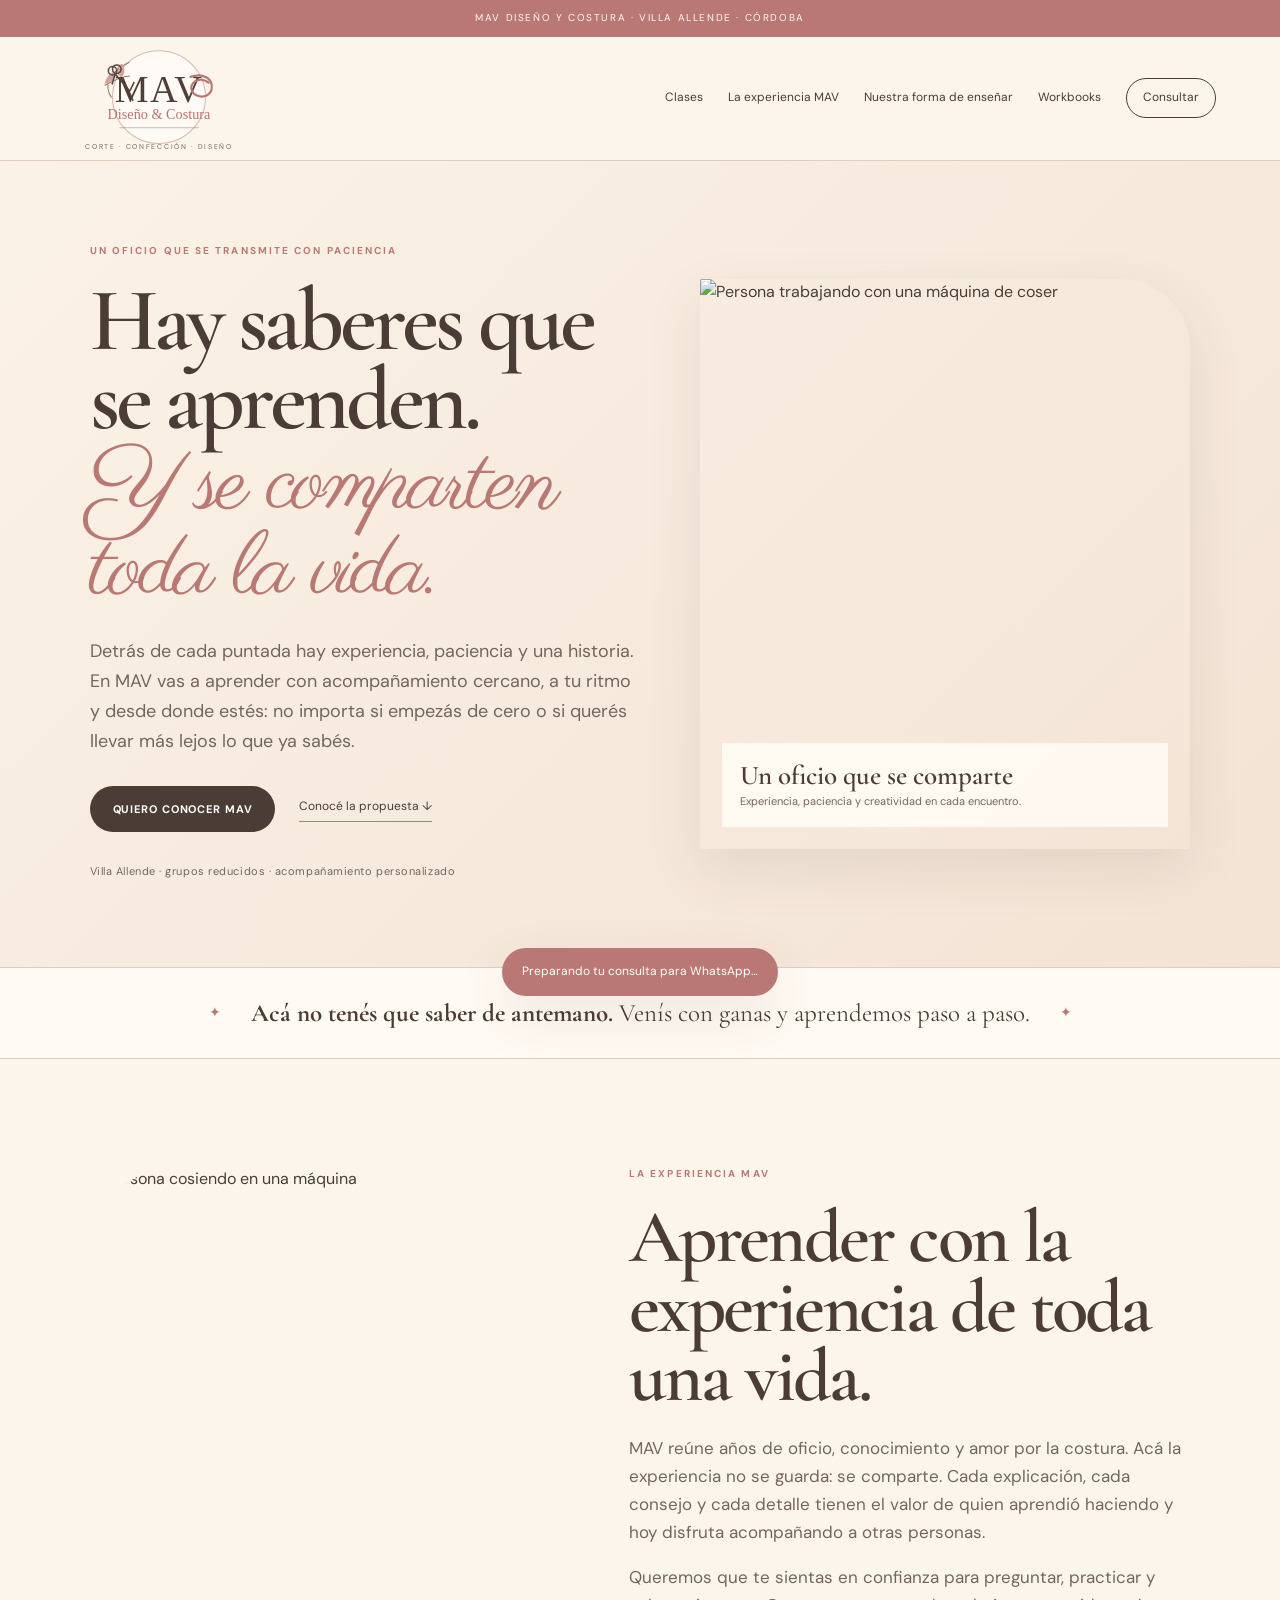
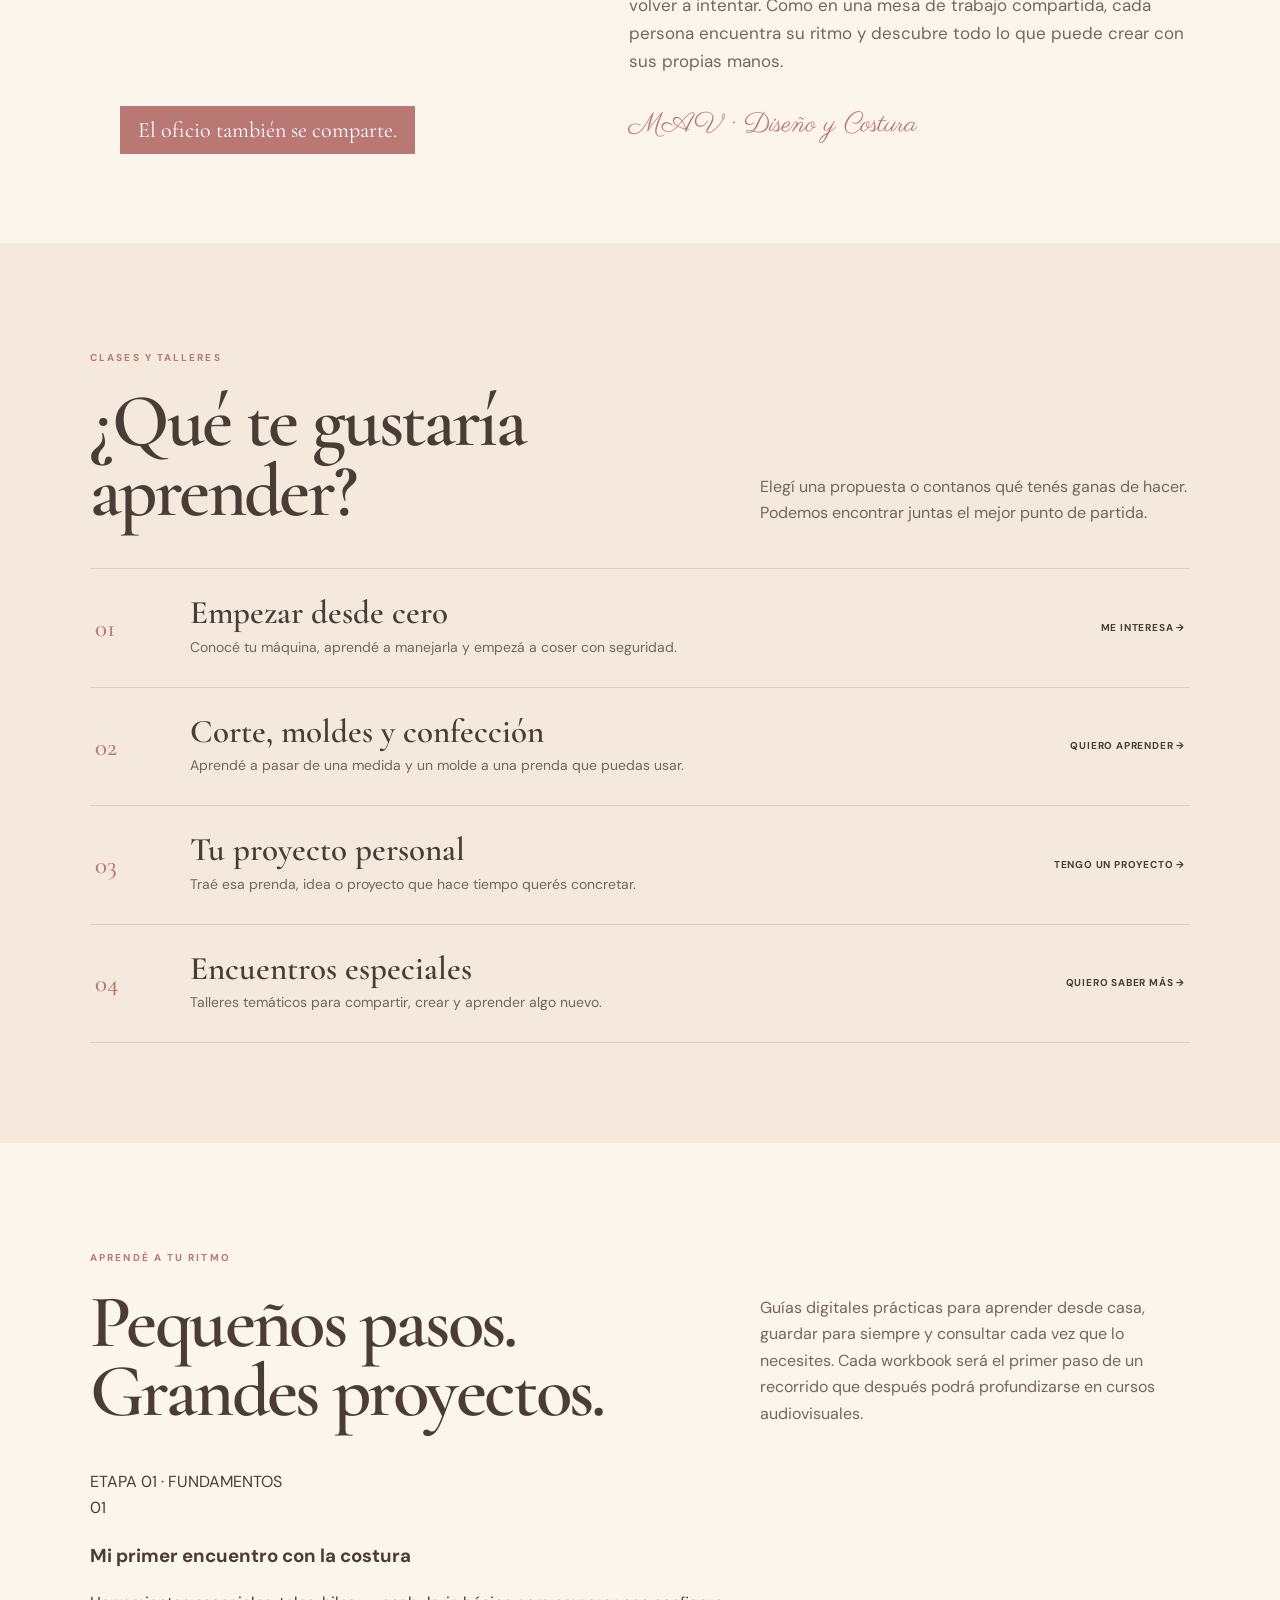
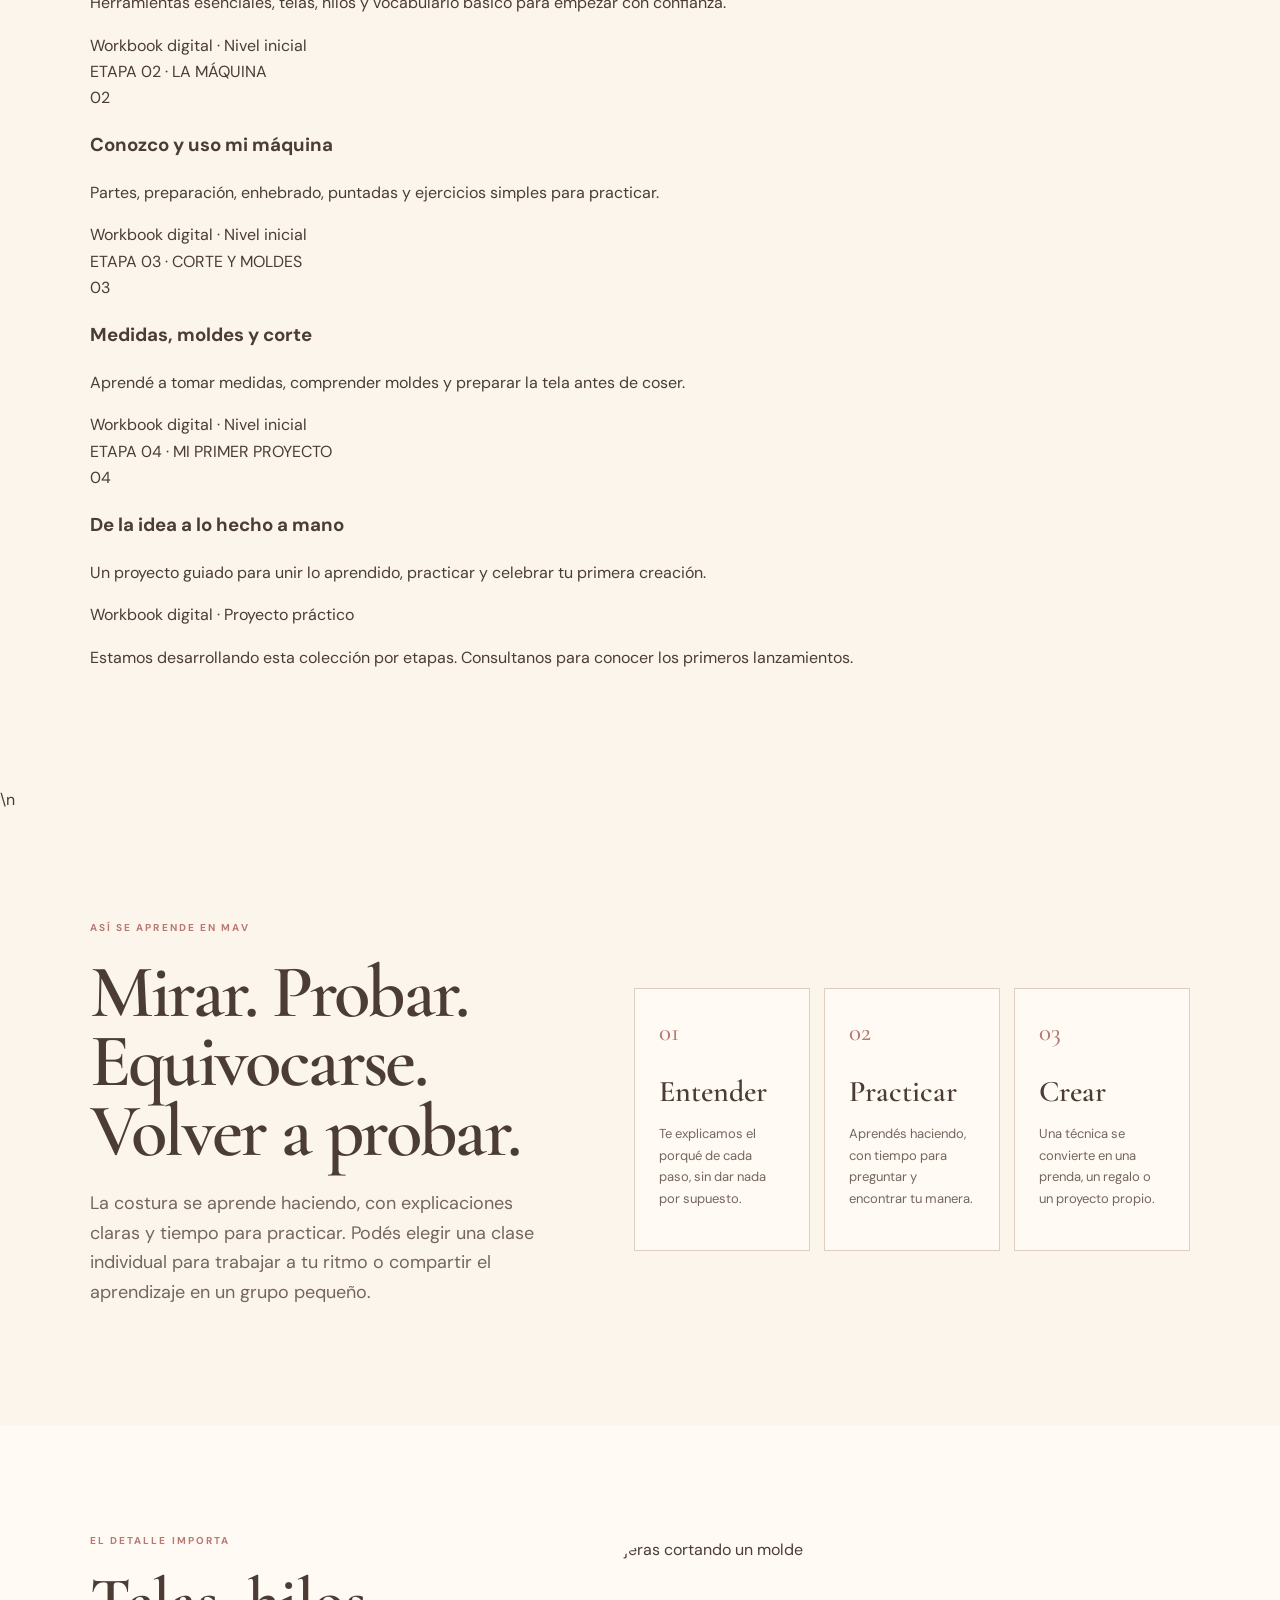
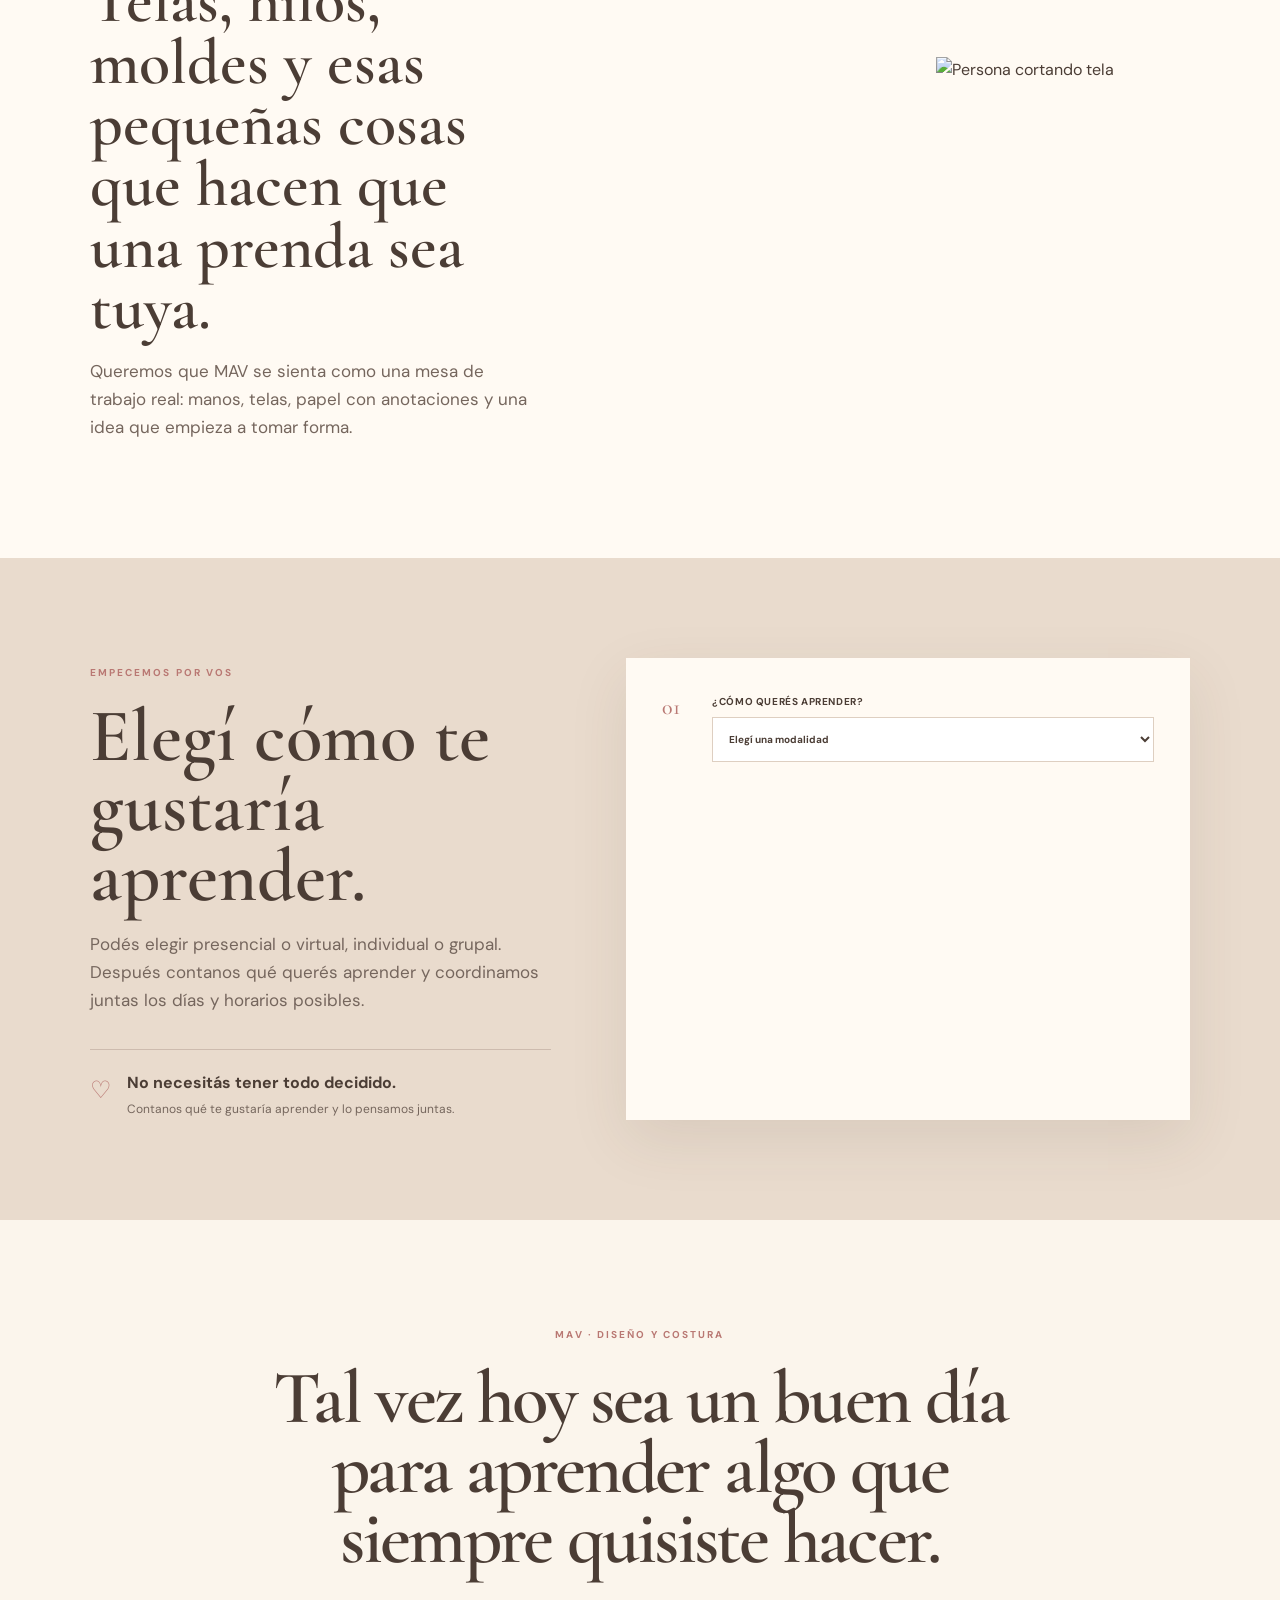
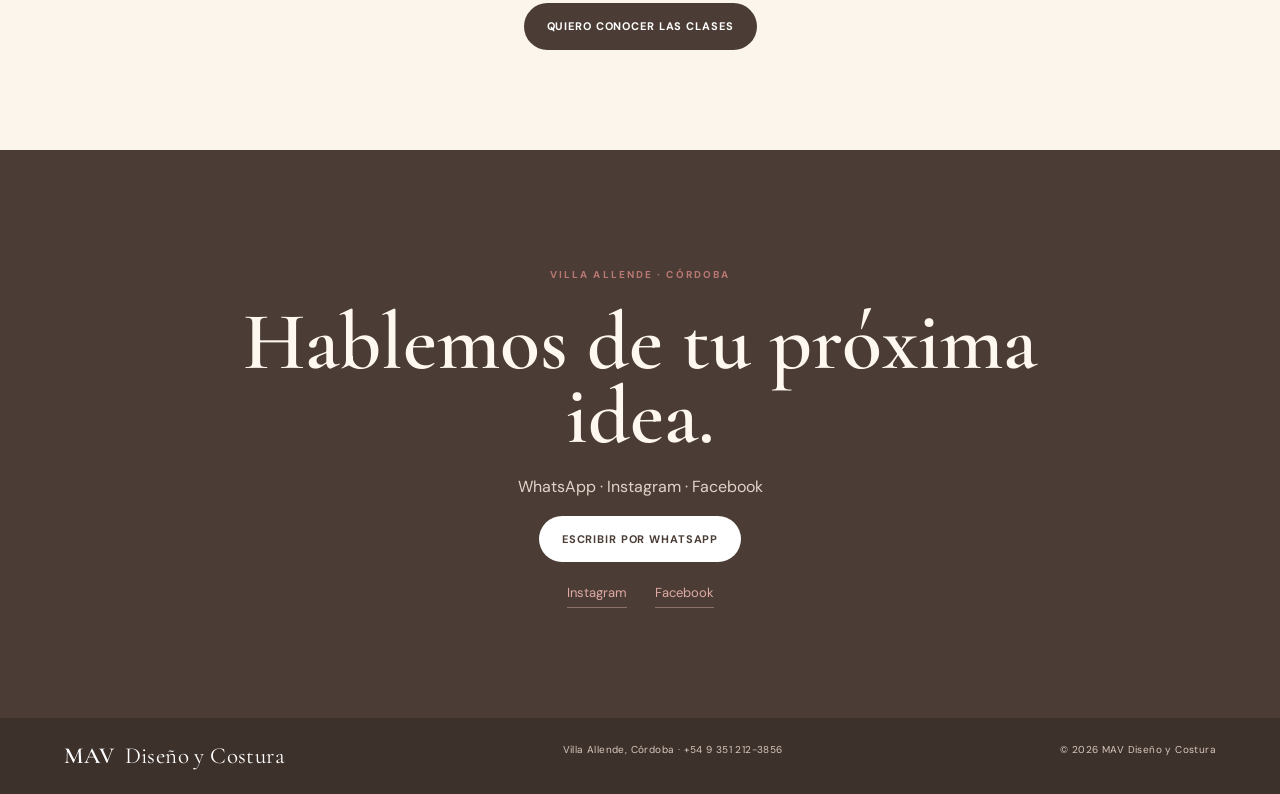
==== commit 43e24d08: "Expand MAV into a warm learning and workbook experience" ====
--- a/index.html
+++ b/index.html
@@ -23,23 +23,23 @@
 </svg><span class="brand-sub">CORTE · CONFECCIÓN · DISEÑO</span>
 </a>
 <button class="menu-toggle" aria-label="Abrir menú">☰</button>
-<nav class="nav"><a href="#clases">Clases</a><a href="#experiencia">La experiencia MAV</a><a href="#metodo">Cómo aprendemos</a><a class="nav-cta" href="#reservar">Consultar</a></nav>
+<nav class="nav"><a href="#clases">Clases</a><a href="#experiencia">La experiencia MAV</a><a href="#metodo">Nuestra forma de enseñar</a><a href="#workbooks">Workbooks</a><a class="nav-cta" href="#reservar">Consultar</a></nav>
 </header>
 <main id="inicio">
 <section class="hero">
-<div class="hero-copy reveal"><span class="eyebrow">UN LUGAR PARA APRENDER HACIENDO</span>
-<h1>Hay cosas que se aprenden.<br><em>Y otras que se disfrutan.</em></h1>
-<p class="hero-text">En MAV aprendés corte, confección y diseño de una manera cercana, práctica y a tu ritmo. No importa si nunca tocaste una máquina o si ya tenés un proyecto entre manos.</p>
+<div class="hero-copy reveal"><span class="eyebrow">UN OFICIO QUE SE TRANSMITE CON PACIENCIA</span>
+<h1>Hay saberes que se aprenden.<br><em>Y se comparten toda la vida.</em></h1>
+<p class="hero-text">Detrás de cada puntada hay experiencia, paciencia y una historia. En MAV vas a aprender con acompañamiento cercano, a tu ritmo y desde donde estés: no importa si empezás de cero o si querés llevar más lejos lo que ya sabés.</p>
 <div class="hero-actions"><a class="button primary" href="#reservar">Quiero conocer MAV</a><a class="text-link" href="#experiencia">Conocé la propuesta ↓</a></div>
 <p class="hero-note">Villa Allende · grupos reducidos · acompañamiento personalizado</p></div>
-<div class="hero-photo reveal"><img src="https://images.unsplash.com/photo-1753162659603-53b36c0c2403?auto=format&fit=crop&fm=jpg&q=86&w=1400" alt="Persona trabajando con una máquina de coser" fetchpriority="high"><div class="photo-note"><b>Aprender haciendo</b><span>Una puntada, una idea, un proyecto.</span></div></div>
+<div class="hero-photo reveal"><img src="https://images.unsplash.com/photo-1753162659603-53b36c0c2403?auto=format&fit=crop&fm=jpg&q=86&w=1400" alt="Persona trabajando con una máquina de coser" fetchpriority="high"><div class="photo-note"><b>Un oficio que se comparte</b><span>Experiencia, paciencia y creatividad en cada encuentro.</span></div></div>
 </section>
-<section class="welcome-note reveal"><span>✦</span><p><strong>No hace falta saber.</strong> Hace falta tener ganas de aprender.</p><span>✦</span></section>
+<section class="welcome-note reveal"><span>✦</span><p><strong>Acá no tenés que saber de antemano.</strong> Venís con ganas y aprendemos paso a paso.</p><span>✦</span></section>
 <section id="experiencia" class="section story">
 <div class="story-photo reveal"><img src="https://images.unsplash.com/photo-1731644139982-b75487df663e?auto=format&fit=crop&fm=jpg&q=86&w=1200" alt="Persona cosiendo en una máquina" loading="lazy"><span>El oficio también se comparte.</span></div>
-<div class="story-copy reveal"><span class="eyebrow">LA EXPERIENCIA MAV</span><h2>Aprender de alguien que ama lo que hace.</h2>
-<p>MAV nace desde el oficio, la experiencia y el gusto por enseñar. La propuesta es compartir conocimientos con paciencia, mirar cada proyecto de cerca y acompañar ese momento en que algo que parecía difícil empieza a salir.</p>
-<p>Porque coser no es solamente aprender una técnica: es descubrir que podés hacer con tus propias manos algo que antes solamente imaginabas.</p><div class="signature">MAV · Diseño y Costura</div></div>
+<div class="story-copy reveal"><span class="eyebrow">LA EXPERIENCIA MAV</span><h2>Aprender con la experiencia de toda una vida.</h2>
+<p>MAV reúne años de oficio, conocimiento y amor por la costura. Acá la experiencia no se guarda: se comparte. Cada explicación, cada consejo y cada detalle tienen el valor de quien aprendió haciendo y hoy disfruta acompañando a otras personas.</p>
+<p>Queremos que te sientas en confianza para preguntar, practicar y volver a intentar. Como en una mesa de trabajo compartida, cada persona encuentra su ritmo y descubre todo lo que puede crear con sus propias manos.</p><div class="signature">MAV · Diseño y Costura</div></div>
 </section>
 <section id="clases" class="section classes">
 <div class="section-heading reveal"><div><span class="eyebrow">CLASES Y TALLERES</span><h2>¿Qué te gustaría aprender?</h2></div><p>Elegí una propuesta o contanos qué tenés ganas de hacer. Podemos encontrar juntas el mejor punto de partida.</p></div>
@@ -49,19 +49,19 @@
 <article class="class-item reveal"><span>03</span><div><h3>Tu proyecto personal</h3><p>Traé esa prenda, idea o proyecto que hace tiempo querés concretar.</p></div><a href="#reservar">Tengo un proyecto →</a></article>
 <article class="class-item reveal"><span>04</span><div><h3>Encuentros especiales</h3><p>Talleres temáticos para compartir, crear y aprender algo nuevo.</p></div><a href="#reservar">Quiero saber más →</a></article>
 </div></section>
-<section id="metodo" class="section method"><div class="method-intro reveal"><span class="eyebrow">ASÍ SE APRENDE EN MAV</span><h2>Mirar. Probar. Equivocarse. Volver a probar.</h2><p>La costura se aprende con las manos. Cada encuentro combina explicación, práctica y acompañamiento.</p></div>
+<section id="workbooks" class="section workbooks"><div class="section-heading reveal"><div><span class="eyebrow">APRENDÉ A TU RITMO</span><h2>Pequeños pasos. Grandes proyectos.</h2></div><p>Guías digitales prácticas para aprender desde casa, guardar para siempre y consultar cada vez que lo necesites. Cada workbook será el primer paso de un recorrido que después podrá profundizarse en cursos audiovisuales.</p></div><div class="workbook-grid"><article class="workbook-card reveal"><span class="workbook-number">ETAPA 01 · FUNDAMENTOS</span><div class="workbook-art art-one">01</div><h3>Mi primer encuentro con la costura</h3><p>Herramientas esenciales, telas, hilos y vocabulario básico para empezar con confianza.</p><span class="workbook-status">Workbook digital · Nivel inicial</span></article><article class="workbook-card reveal"><span class="workbook-number">ETAPA 02 · LA MÁQUINA</span><div class="workbook-art art-two">02</div><h3>Conozco y uso mi máquina</h3><p>Partes, preparación, enhebrado, puntadas y ejercicios simples para practicar.</p><span class="workbook-status">Workbook digital · Nivel inicial</span></article><article class="workbook-card reveal"><span class="workbook-number">ETAPA 03 · CORTE Y MOLDES</span><div class="workbook-art art-three">03</div><h3>Medidas, moldes y corte</h3><p>Aprendé a tomar medidas, comprender moldes y preparar la tela antes de coser.</p><span class="workbook-status">Workbook digital · Nivel inicial</span></article><article class="workbook-card reveal"><span class="workbook-number">ETAPA 04 · MI PRIMER PROYECTO</span><div class="workbook-art art-four">04</div><h3>De la idea a lo hecho a mano</h3><p>Un proyecto guiado para unir lo aprendido, practicar y celebrar tu primera creación.</p><span class="workbook-status">Workbook digital · Proyecto práctico</span></article></div><p class="workbook-footnote">Estamos desarrollando esta colección por etapas. Consultanos para conocer los primeros lanzamientos.</p></section>\n<section id="metodo" class="section method"><div class="method-intro reveal"><span class="eyebrow">ASÍ SE APRENDE EN MAV</span><h2>Mirar. Probar. Equivocarse. Volver a probar.</h2><p>La costura se aprende haciendo, con explicaciones claras y tiempo para practicar. Podés elegir una clase individual para trabajar a tu ritmo o compartir el aprendizaje en un grupo pequeño.</p></div>
 <div class="method-grid"><div class="method-card reveal"><b>01</b><h3>Entender</h3><p>Te explicamos el porqué de cada paso, sin dar nada por supuesto.</p></div><div class="method-card reveal"><b>02</b><h3>Practicar</h3><p>Aprendés haciendo, con tiempo para preguntar y encontrar tu manera.</p></div><div class="method-card reveal"><b>03</b><h3>Crear</h3><p>Una técnica se convierte en una prenda, un regalo o un proyecto propio.</p></div></div></section>
 <section class="section tactile"><div class="tactile-copy reveal"><span class="eyebrow">EL DETALLE IMPORTA</span><h2>Telas, hilos, moldes y esas pequeñas cosas que hacen que una prenda sea tuya.</h2><p>Queremos que MAV se sienta como una mesa de trabajo real: manos, telas, papel con anotaciones y una idea que empieza a tomar forma.</p></div><div class="tactile-images"><img class="reveal" src="https://images.unsplash.com/photo-1787046426124-6f071dade5a6?auto=format&fit=crop&fm=jpg&q=88&w=1000" alt="Tijeras cortando un molde" loading="lazy"><img class="reveal" src="https://images.unsplash.com/photo-1764298493231-59ae059cdc7e?auto=format&fit=crop&fm=jpg&q=88&w=1000" alt="Persona cortando tela" loading="lazy"></div></section>
-<section id="reservar" class="section booking"><div class="booking-copy reveal"><span class="eyebrow">EMPECEMOS POR VOS</span><h2>Primero elegí cómo querés aprender.</h2><p>Después te mostramos los días y horarios disponibles para esa modalidad. Así la consulta se adapta a vos desde el primer paso.</p><div class="booking-promise"><span>♡</span><div><strong>No necesitás tener todo decidido.</strong><small>Contanos qué te gustaría aprender y lo pensamos juntas.</small></div></div></div>
+<section id="reservar" class="section booking"><div class="booking-copy reveal"><span class="eyebrow">EMPECEMOS POR VOS</span><h2>Elegí cómo te gustaría aprender.</h2><p>Podés elegir presencial o virtual, individual o grupal. Después contanos qué querés aprender y coordinamos juntas los días y horarios posibles.</p><div class="booking-promise"><span>♡</span><div><strong>No necesitás tener todo decidido.</strong><small>Contanos qué te gustaría aprender y lo pensamos juntas.</small></div></div></div>
 <form class="booking-form reveal" id="bookingForm"><div class="form-step"><span>01</span><label>¿Cómo querés aprender?<select id="mode" required><option value="">Elegí una modalidad</option><option value="presencial">Presencial · Villa Allende</option><option value="virtual">Virtual · desde donde estés</option></select></label></div>
-<div class="conditional-fields" id="scheduleFields" hidden><div class="form-step"><span>02</span><label>¿Qué querés aprender?<select id="interest" required><option value="">Elegí una opción</option><option>Costura desde cero</option><option>Corte y confección</option><option>Diseño y moldes</option><option>Proyecto personal</option><option>Taller especial</option></select></label></div>
-<div class="form-grid"><label>Día de preferencia<select id="day" required><option value="">Elegí un día</option></select></label><label>Horario<select id="time" required><option value="">Elegí un horario</option></select></label></div>
+<div class="conditional-fields" id="scheduleFields" hidden><div class="form-step"><span>02</span><label>¿Cómo preferís cursar?<select id="format" required><option value="">Elegí una opción</option><option>Individual</option><option>Grupal</option></select></label></div><div class="form-step"><span>03</span><label>¿Qué querés aprender?<select id="interest" required><option value="">Elegí una opción</option><option>Costura desde cero</option><option>Corte y confección</option><option>Diseño y moldes</option><option>Proyecto personal</option><option>Taller especial</option></select></label></div>
+<div class="form-grid"><label>Día de preferencia<select id="day" required><option value="">A coordinar</option><option>A coordinar según disponibilidad</option></select></label><label>Horario<select id="time" required><option value="">A coordinar</option><option>A coordinar según disponibilidad</option></select></label></div>
 <div class="form-grid"><label>Tu nombre<input type="text" placeholder="Nombre y apellido" required></label><label>WhatsApp<input type="tel" placeholder="+54 9 ..." required></label></div>
 <button class="button primary full" type="submit">Quiero consultar</button><small>La consulta no confirma una reserva. Te contactamos para coordinar.</small></div></form></section>
 <section class="section invitation reveal"><span class="eyebrow">MAV · DISEÑO Y COSTURA</span><h2>Tal vez hoy sea un buen día para aprender algo que siempre quisiste hacer.</h2><a class="button primary" href="#reservar">Quiero conocer las clases</a></section>
 <section class="contact"><div class="contact-inner reveal"><span class="eyebrow">VILLA ALLENDE · CÓRDOBA</span><h2>Hablemos de tu próxima idea.</h2><p>WhatsApp · Instagram · Facebook</p><div class="contact-actions"><a class="button light" href="https://wa.me/5493512123856?text=Hola%20MAV%2C%20quiero%20consultar%20por%20las%20clases%20de%20dise%C3%B1o%20y%20costura." target="_blank" rel="noopener">Escribir por WhatsApp</a><div class="social-links"><a href="https://www.instagram.com/mav.disenoycostura/" target="_blank" rel="noopener">Instagram</a><a href="https://www.facebook.com/share/19kTh8QcPm/?mibextid=wwXIfr" target="_blank" rel="noopener">Facebook</a></div></div></div></section>
 </main>
 <footer><div class="footer-brand">MAV <span>Diseño y Costura</span></div><div>Villa Allende, Córdoba · +54 9 351 212-3856</div><div>© 2026 MAV Diseño y Costura</div></footer>
-<div class="toast" id="toast">¡Gracias! Recibimos tu consulta. MAV se pondrá en contacto para coordinar.</div>
+<div class="toast" id="toast">Preparando tu consulta para WhatsApp…</div>
 <script src="/script.js"></script>
 </body></html>
--- a/styles.css
+++ b/styles.css
@@ -1,33 +1,13 @@
-:root{
-  --ivory:#f8f3eb;--paper:#efe5d9;--cream:#fffaf5;--brown:#4e4038;--taupe:#776960;
-  --rose:#b87572;--rose-soft:#d8aaa2;--sage:#929987;--line:#d9cabe;--white:#fff;
-  --shadow:0 22px 70px rgba(78,64,56,.12);--serif:"Cormorant Garamond",Georgia,serif;--sans:"DM Sans",Arial,sans-serif;--script:"Parisienne",cursive
-}
-*{box-sizing:border-box}html{scroll-behavior:smooth}body{margin:0;background:var(--ivory);color:var(--brown);font-family:var(--sans);line-height:1.6}img{display:block;width:100%;height:auto}a{color:inherit;text-decoration:none}button,input,select{font:inherit}
-.announcement{background:var(--brown);color:#fff8f1;text-align:center;padding:9px 18px;font-size:10px;letter-spacing:.18em;text-transform:uppercase}
-.site-header{position:sticky;top:0;z-index:50;background:rgba(248,243,235,.96);backdrop-filter:blur(14px);border-bottom:1px solid rgba(118,105,96,.13);display:flex;align-items:center;justify-content:space-between;padding:12px clamp(20px,5vw,72px)}
-.brand{display:flex;flex-direction:column;align-items:center;line-height:1}.brand-logo{width:175px;height:auto}.brand-sub{font-size:7px;letter-spacing:.23em;color:var(--taupe);margin-top:-3px}
-.nav{display:flex;align-items:center;gap:26px;font-size:12px}.nav a{transition:.25s}.nav a:hover{color:var(--rose)}.nav-cta{border:1px solid var(--brown);padding:10px 17px;border-radius:999px}.menu-toggle{display:none;background:none;border:0;font-size:25px;color:var(--brown)}
-.hero{min-height:690px;display:grid;grid-template-columns:1fr .92fr;gap:70px;align-items:center;overflow:hidden;background:#f4eae0;padding:clamp(55px,7vw,105px) clamp(24px,7vw,110px)}
-.hero-copy{max-width:690px}.eyebrow{font-size:10px;letter-spacing:.22em;font-weight:700;color:var(--rose);text-transform:uppercase}.hero h1{font:600 clamp(58px,7.3vw,96px)/.83 var(--serif);letter-spacing:-.04em;margin:22px 0 28px}.hero h1 em{font-family:var(--script);font-weight:400;color:var(--rose);font-style:normal}.hero-text{max-width:610px;color:var(--taupe);font-size:17px}.hero-actions{display:flex;gap:12px;flex-wrap:wrap;margin:30px 0}.button{display:inline-flex;align-items:center;justify-content:center;border-radius:999px;padding:13px 22px;font-weight:700;font-size:11px;letter-spacing:.08em;text-transform:uppercase;transition:.25s}.button:hover{transform:translateY(-2px);box-shadow:0 12px 28px rgba(78,64,56,.15)}.primary{background:var(--brown);color:#fff}.ghost{border:1px solid var(--brown)}.light{background:#fff;color:var(--brown)}.hero-note{font-size:12px;color:var(--taupe);max-width:580px}
-.hero-photo{position:relative;min-height:560px;overflow:hidden;background:#ddd}.hero-photo:after{content:"";position:absolute;inset:18px;border:1px solid rgba(255,255,255,.7);pointer-events:none}.hero-photo img{height:560px;object-fit:cover;object-position:center}.photo-caption{position:absolute;left:24px;bottom:24px;background:rgba(255,250,245,.92);padding:10px 14px;font-size:10px;letter-spacing:.14em;text-transform:uppercase}.photo-caption span{color:var(--rose);margin-right:10px}
-.trust-strip{display:grid;grid-template-columns:repeat(4,1fr);background:var(--cream);border-bottom:1px solid var(--line);border-top:1px solid var(--line)}.trust-strip div{padding:20px 24px;display:flex;gap:13px;align-items:center;justify-content:center;border-right:1px solid var(--line)}.trust-strip div:last-child{border:0}.trust-strip strong{font:600 21px var(--serif);color:var(--rose)}.trust-strip span{font-size:11px;text-transform:uppercase;letter-spacing:.08em}
-.section{padding:clamp(72px,9vw,125px) clamp(24px,7vw,110px);max-width:1440px;margin:auto}.intro{display:grid;grid-template-columns:.65fr 1.35fr;gap:70px}.section-label{font-size:10px;letter-spacing:.22em;color:var(--rose);font-weight:700}.section h2{font:600 clamp(48px,6vw,78px)/.91 var(--serif);margin:0 0 20px;letter-spacing:-.03em}.intro p{font-size:20px;color:var(--taupe);max-width:820px}
-.photo-feature{display:grid;grid-template-columns:1.08fr .92fr;gap:75px;align-items:center;background:#fbf6ef;max-width:none;padding-left:clamp(24px,10vw,150px);padding-right:clamp(24px,10vw,150px)}.feature-image{overflow:hidden}.feature-image img{height:560px;object-fit:cover}.feature-copy{max-width:620px}.feature-copy p{color:var(--taupe);font-size:17px}.quote{margin-top:30px;border-top:1px solid var(--line);border-bottom:1px solid var(--line);padding:22px 0;font:400 24px/1.25 var(--serif);color:var(--brown)}
-.section-heading{display:flex;justify-content:space-between;gap:60px;align-items:end;margin-bottom:45px}.section-heading>p{max-width:470px;color:var(--taupe);margin:0}
-.cards{display:grid;gap:22px}.three{grid-template-columns:repeat(3,1fr)}.service-card{background:var(--cream);border:1px solid var(--line);overflow:hidden;transition:.3s}.service-card:hover{transform:translateY(-5px);box-shadow:var(--shadow)}.service-card>img{height:260px;object-fit:cover}.card-body{padding:28px 30px 32px;min-height:270px;display:flex;flex-direction:column}.card-number{font:600 22px var(--serif);color:var(--rose)}.service-card h3{font:600 34px/.95 var(--serif);margin:22px 0 12px}.service-card p{color:var(--taupe);margin:0}.service-card a{margin-top:auto;padding-top:24px;font-size:11px;font-weight:700;text-transform:uppercase;letter-spacing:.08em}
-.booking{display:grid;grid-template-columns:1fr 1fr;gap:80px;background:#e6ddd3;max-width:none;padding-left:clamp(24px,10vw,150px);padding-right:clamp(24px,10vw,150px)}.booking-copy{align-self:center}.booking-copy h2{max-width:650px}.booking-copy>p{max-width:560px;color:var(--taupe)}.availability{margin:30px 0;border-top:1px solid #cbbcaf}.availability div{display:flex;align-items:center;gap:12px;padding:14px 0;border-bottom:1px solid #cbbcaf}.availability span{width:90px;font-weight:700}.availability b{font-size:11px;background:#fff8f0;padding:7px 11px;border-radius:20px}.booking-form{background:var(--cream);padding:35px;display:grid;grid-template-columns:1fr 1fr;gap:17px;box-shadow:var(--shadow)}label{font-size:10px;font-weight:700;display:grid;gap:7px;text-transform:uppercase;letter-spacing:.06em}input,select{border:1px solid var(--line);background:white;padding:13px 12px;color:var(--brown);outline:none}input:focus,select:focus{border-color:var(--rose)}.full{grid-column:1/3;border:0}.booking-form small{grid-column:1/3;color:var(--taupe);font-size:10px}
-.process{background:#fbf6ef;max-width:none}.process-photo-grid{display:grid;grid-template-columns:repeat(3,1fr);gap:18px}.process-photo{margin:0;background:var(--cream);border:1px solid var(--line);overflow:hidden}.process-photo img{height:390px;object-fit:cover}.process-photo figcaption{padding:20px 22px;display:flex;justify-content:space-between;gap:20px}.process-photo b{font-size:11px;text-transform:uppercase;letter-spacing:.08em}.process-photo span{font-size:11px;color:var(--taupe);text-align:right}
-.inspiration{background:#f0e7dd;max-width:none}.inspiration-head{max-width:760px;margin-bottom:45px}.editorial-grid{display:grid;grid-template-columns:1.25fr .875fr .875fr;gap:18px;max-width:1220px;margin:auto}.editorial-photo{position:relative;min-height:470px;margin:0;overflow:hidden;background:#ddd}.editorial-photo.large{min-height:610px}.editorial-photo img{height:100%;object-fit:cover;transition:transform .6s}.editorial-photo:hover img{transform:scale(1.035)}.editorial-photo:after{content:"";position:absolute;inset:0;background:linear-gradient(0deg,rgba(54,43,38,.7),transparent 52%)}.editorial-photo figcaption{position:absolute;z-index:2;left:28px;right:28px;bottom:28px;color:white}.editorial-photo small{display:block;font-size:9px;letter-spacing:.2em;margin-bottom:9px;color:#f1c7bf}.editorial-photo strong{font:600 39px/.94 var(--serif);display:block;max-width:390px}
-.about{display:grid;grid-template-columns:1fr 1fr;gap:90px;align-items:center}.about p{font:400 23px/1.5 var(--serif);color:var(--taupe);margin:0}
-.contact{background:var(--brown);color:#fff7ef;padding:115px 24px;text-align:center}.contact-inner{max-width:850px;margin:auto}.contact .eyebrow{color:#dfaaa4}.contact h2{font:600 clamp(48px,7vw,84px)/.9 var(--serif);margin:25px 0}.contact p{color:#dfd0c5}.contact-actions{display:flex;flex-direction:column;align-items:center}.instagram{display:block;margin-top:24px;color:#dfaaa4;font-size:13px}
-footer{background:#3e332e;color:#d9cbc0;padding:23px 5vw;display:flex;justify-content:space-between;gap:20px;font-size:10px;letter-spacing:.05em}.footer-brand{font:600 22px var(--serif);color:#fff7ef}.footer-brand span{font:400 18px var(--serif);margin-left:5px}
-.toast{position:fixed;left:50%;bottom:24px;transform:translate(-50%,120px);background:var(--brown);color:white;padding:14px 20px;border-radius:10px;box-shadow:var(--shadow);font-size:12px;z-index:100;transition:.35s}.toast.show{transform:translate(-50%,0)}.reveal{opacity:0;transform:translateY(20px);transition:opacity .7s ease,transform .7s ease}.reveal.visible{opacity:1;transform:none}
-@media(max-width:980px){.nav{gap:15px}.hero{grid-template-columns:1fr;gap:40px}.hero-photo{min-height:480px}.hero-photo img{height:480px}.intro,.photo-feature,.booking,.about{grid-template-columns:1fr;gap:45px}.section-heading{display:block}.section-heading>p{margin-top:15px}.three{grid-template-columns:1fr}.editorial-grid{grid-template-columns:1fr 1fr}.editorial-photo.large{min-height:520px;grid-column:1/-1}.process-photo-grid{grid-template-columns:1fr}}
-@media(max-width:700px){.announcement{font-size:8px}.site-header{padding:9px 18px}.brand-logo{width:145px}.brand-sub{font-size:6px}.nav{display:none;position:absolute;top:100%;left:0;right:0;background:var(--ivory);padding:20px;flex-direction:column;align-items:stretch;border-bottom:1px solid var(--line)}.nav.open{display:flex}.nav-cta{text-align:center}.menu-toggle{display:block}.hero{padding:52px 22px 35px}.hero h1{font-size:61px}.hero-photo{min-height:390px}.hero-photo img{height:390px}.trust-strip{grid-template-columns:1fr 1fr}.trust-strip div{padding:16px 10px;justify-content:flex-start}.trust-strip span{font-size:8px}.section{padding:70px 22px}.section h2{font-size:52px}.feature-image img{height:390px}.booking{padding-left:22px;padding-right:22px}.booking-form{grid-template-columns:1fr;padding:24px}.full,.booking-form small{grid-column:1}.availability div{flex-wrap:wrap}.process-photo img{height:340px}.editorial-grid{grid-template-columns:1fr}.editorial-photo,.editorial-photo.large{min-height:420px}.about{gap:30px}.about p{font-size:21px}footer{flex-direction:column;text-align:center}}
-
-
-.facebook { display:inline-flex; align-items:center; justify-content:center; padding:0.72rem 1rem; border:1px solid rgba(255,255,255,.25); border-radius:999px; color:inherit; text-decoration:none; }
-.facebook:hover { border-color:rgba(255,255,255,.55); }
-.footer-social { display:flex; gap:1rem; justify-content:center; }
-.footer-social a { color:inherit; text-decoration:none; }
+:root{--ivory:#fbf5ec;--cream:#fffaf3;--paper:#f3e7da;--ink:#4b3d35;--muted:#75665d;--rose:#b97873;--rose2:#d7aaa1;--line:#decfc1;--serif:"Cormorant Garamond",Georgia,serif;--sans:"DM Sans",Arial,sans-serif;--script:"Parisienne",cursive;--shadow:0 20px 55px rgba(75,61,53,.1)}
+*{box-sizing:border-box}html{scroll-behavior:smooth}body{margin:0;background:var(--ivory);color:var(--ink);font-family:var(--sans);line-height:1.65}img{display:block;width:100%}a{color:inherit;text-decoration:none}button,input,select{font:inherit}.announcement{background:var(--rose);color:#fffaf5;text-align:center;padding:10px 18px;font-size:10px;letter-spacing:.16em;text-transform:uppercase}
+.site-header{position:sticky;top:0;z-index:50;background:rgba(251,245,236,.97);border-bottom:1px solid var(--line);display:flex;align-items:center;justify-content:space-between;padding:10px clamp(18px,5vw,72px)}.brand{display:flex;flex-direction:column;align-items:center;line-height:1}.brand-logo{width:190px}.brand-sub{font-size:7px;letter-spacing:.24em;color:var(--muted);margin-top:-4px}.nav{display:flex;align-items:center;gap:25px;font-size:12px}.nav a:hover{color:var(--rose)}.nav-cta{border:1px solid var(--ink);border-radius:999px;padding:9px 16px}.menu-toggle{display:none;background:none;border:0;font-size:25px;color:var(--ink)}
+.hero{display:grid;grid-template-columns:1fr .9fr;gap:65px;align-items:center;min-height:700px;padding:75px clamp(24px,7vw,110px);background:linear-gradient(135deg,#fbf2e7,#f3e3d5)}.hero-copy{max-width:680px}.eyebrow{font-size:10px;letter-spacing:.21em;font-weight:700;color:var(--rose);text-transform:uppercase}.hero h1{font:600 clamp(54px,7vw,91px)/.88 var(--serif);letter-spacing:-.045em;margin:20px 0 26px}.hero h1 em{font-family:var(--script);font-weight:400;color:var(--rose);font-style:normal}.hero-text{font-size:18px;color:var(--muted);max-width:610px}.hero-actions{display:flex;align-items:center;gap:24px;flex-wrap:wrap;margin:30px 0}.button{display:inline-flex;align-items:center;justify-content:center;border:0;border-radius:999px;padding:14px 23px;font-weight:700;font-size:11px;letter-spacing:.08em;text-transform:uppercase;transition:.25s;cursor:pointer}.button:hover{transform:translateY(-2px);box-shadow:0 12px 28px rgba(75,61,53,.14)}.primary{background:var(--ink);color:white}.light{background:white;color:var(--ink)}.text-link{font-size:12px;border-bottom:1px solid var(--rose);padding-bottom:4px}.hero-note{font-size:11px;color:var(--muted);letter-spacing:.05em}.hero-photo{position:relative;min-height:570px;overflow:hidden;border-radius:2px 70px 2px 2px;box-shadow:var(--shadow)}.hero-photo img{height:570px;object-fit:cover;filter:saturate(.92) sepia(.06)}.photo-note{position:absolute;left:22px;right:22px;bottom:22px;background:rgba(255,250,243,.94);padding:16px 18px;display:flex;flex-direction:column}.photo-note b{font:600 27px var(--serif)}.photo-note span{font-size:11px;color:var(--muted)}
+.welcome-note{display:flex;align-items:center;justify-content:center;gap:30px;padding:30px 24px;background:var(--cream);border-bottom:1px solid var(--line);border-top:1px solid var(--line)}.welcome-note p{margin:0;font:400 25px var(--serif);text-align:center}.welcome-note span{color:var(--rose);font-size:14px}
+.section{max-width:1300px;margin:auto;padding:100px clamp(24px,7vw,90px)}.story{display:grid;grid-template-columns:.9fr 1.1fr;gap:80px;align-items:center}.story-photo{position:relative}.story-photo img{height:570px;object-fit:cover;border-radius:90px 0 0 0;filter:saturate(.88) sepia(.05)}.story-photo span{position:absolute;bottom:-18px;left:30px;background:var(--rose);color:white;padding:11px 18px;font:400 22px var(--serif)}.story-copy h2,.method h2,.invitation h2{font:600 clamp(48px,6vw,75px)/.93 var(--serif);letter-spacing:-.035em;margin:18px 0 22px}.story-copy p{font-size:17px;color:var(--muted);max-width:650px}.signature{font:400 27px var(--script);color:var(--rose);margin-top:30px}
+.classes{background:#f5e9dd;max-width:none}.section-heading{max-width:1100px;margin:0 auto 42px;display:flex;justify-content:space-between;gap:60px;align-items:end}.section-heading h2{font:600 clamp(48px,6vw,75px)/.93 var(--serif);margin:18px 0 0;letter-spacing:-.035em}.section-heading>p{max-width:430px;color:var(--muted);font-size:16px;margin:0}.class-list{max-width:1100px;margin:auto;border-top:1px solid var(--line)}.class-item{display:grid;grid-template-columns:70px 1fr auto;gap:25px;align-items:center;padding:28px 5px;border-bottom:1px solid var(--line)}.class-item>span{font:500 25px var(--serif);color:var(--rose)}.class-item h3{font:600 33px/.95 var(--serif);margin:0 0 7px}.class-item p{margin:0;color:var(--muted);font-size:14px}.class-item>a{font-size:10px;font-weight:700;letter-spacing:.08em;text-transform:uppercase}
+.method{display:grid;grid-template-columns:.9fr 1.1fr;gap:90px;align-items:center}.method-intro p{font-size:18px;color:var(--muted);max-width:500px}.method-grid{display:grid;grid-template-columns:repeat(3,1fr);gap:14px}.method-card{background:var(--cream);padding:28px 24px;border:1px solid var(--line);min-height:220px}.method-card b{font:500 25px var(--serif);color:var(--rose)}.method-card h3{font:600 30px var(--serif);margin:25px 0 8px}.method-card p{font-size:13px;color:var(--muted)}
+.tactile{display:grid;grid-template-columns:.85fr 1.15fr;gap:65px;align-items:center;background:var(--cream);max-width:none}.tactile-copy h2{font:600 clamp(42px,5vw,67px)/.96 var(--serif);margin:18px 0}.tactile-copy p{font-size:17px;color:var(--muted);max-width:520px}.tactile-images{display:grid;grid-template-columns:1fr .78fr;gap:16px;align-items:end}.tactile-images img:first-child{height:510px;object-fit:cover;border-radius:80px 0 0 0}.tactile-images img:last-child{height:390px;object-fit:cover;border-radius:0 0 80px 0}
+.booking{max-width:none;background:#e9dbcd;display:grid;grid-template-columns:.9fr 1.1fr;gap:75px}.booking-copy h2{font:600 clamp(48px,6vw,75px)/.93 var(--serif);margin:18px 0}.booking-copy>p{font-size:17px;color:var(--muted);max-width:520px}.booking-promise{display:flex;gap:15px;align-items:flex-start;margin-top:35px;padding-top:20px;border-top:1px solid #cdbbae;max-width:500px}.booking-promise span{color:var(--rose);font-size:24px}.booking-promise strong,.booking-promise small{display:block}.booking-promise small{color:var(--muted);font-size:12px;margin-top:4px}.booking-form{background:var(--cream);padding:36px;box-shadow:var(--shadow)}.form-step{display:grid;grid-template-columns:35px 1fr;gap:15px;align-items:start;margin-bottom:22px}.form-step>span{font:500 22px var(--serif);color:var(--rose)}label{font-size:10px;font-weight:700;display:grid;gap:7px;text-transform:uppercase;letter-spacing:.06em}input,select{width:100%;border:1px solid var(--line);background:#fff;padding:14px 12px;color:var(--ink);outline:none;border-radius:0}input:focus,select:focus{border-color:var(--rose)}.conditional-fields{border-top:1px solid var(--line);padding-top:24px}.form-grid{display:grid;grid-template-columns:1fr 1fr;gap:15px;margin-bottom:18px}.full{width:100%}.booking-form small{display:block;color:var(--muted);font-size:10px;margin-top:10px}[hidden]{display:none!important}
+.invitation{text-align:center;max-width:1000px}.invitation h2{max-width:850px;margin:18px auto 30px}.contact{background:var(--ink);color:#fff8f0;text-align:center;padding:110px 24px}.contact-inner{max-width:900px;margin:auto}.contact h2{font:600 clamp(50px,7vw,82px)/.9 var(--serif);margin:20px 0}.contact p{color:#e2d4ca}.contact-actions{display:flex;flex-direction:column;align-items:center;gap:20px}.social-links{display:flex;gap:28px}.social-links a{color:#dfaaa4;font-size:13px;border-bottom:1px solid rgba(223,170,164,.45);padding-bottom:3px}footer{background:#3d312c;color:#d9c9bd;padding:24px 5vw;display:flex;justify-content:space-between;gap:20px;font-size:10px;letter-spacing:.04em}.footer-brand{font:600 23px var(--serif);color:white}.footer-brand span{font-weight:400;margin-left:5px}.toast{position:fixed;left:50%;bottom:24px;transform:translate(-50%,120px);background:var(--rose);color:white;padding:14px 20px;border-radius:999px;box-shadow:var(--shadow);font-size:12px;z-index:100;transition:.35s}.toast.show{transform:translate(-50%,0)}.reveal{opacity:0;transform:translateY(20px);transition:opacity .7s ease,transform .7s ease}.reveal.visible{opacity:1;transform:none}
+@media(max-width:980px){.nav{gap:15px}.hero,.story,.method,.tactile,.booking{grid-template-columns:1fr}.hero-photo{min-height:470px}.hero-photo img{height:470px}.story-photo img{height:470px}.method-grid{grid-template-columns:1fr 1fr}.section-heading{display:block}.section-heading>p{margin-top:15px}.tactile-images{max-width:650px}.booking{gap:45px}}
+@media(max-width:700px){.announcement{font-size:8px}.site-header{padding:9px 17px}.brand-logo{width:150px}.brand-sub{font-size:6px}.nav{display:none;position:absolute;top:100%;left:0;right:0;background:var(--ivory);padding:20px;flex-direction:column;align-items:stretch;border-bottom:1px solid var(--line)}.nav.open{display:flex}.nav-cta{text-align:center}.menu-toggle{display:block}.hero{padding:55px 22px 35px}.hero h1{font-size:55px}.hero-photo{min-height:400px;border-radius:2px 45px 2px 2px}.hero-photo img{height:400px}.welcome-note{gap:10px}.welcome-note p{font-size:21px}.section{padding:72px 22px}.story-photo img{height:390px}.story-photo span{left:14px;font-size:18px}.story-copy h2,.method h2,.invitation h2{font-size:52px}.class-item{grid-template-columns:40px 1fr;gap:13px}.class-item>a{grid-column:2}.method-grid{grid-template-columns:1fr}.tactile-images{grid-template-columns:1fr 1fr;gap:10px}.tactile-images img:first-child{height:350px}.tactile-images img:last-child{height:270px}.booking-form{padding:24px}.form-grid{grid-template-columns:1fr}.booking-promise{margin-top:25px}footer{flex-direction:column;text-align:center}}
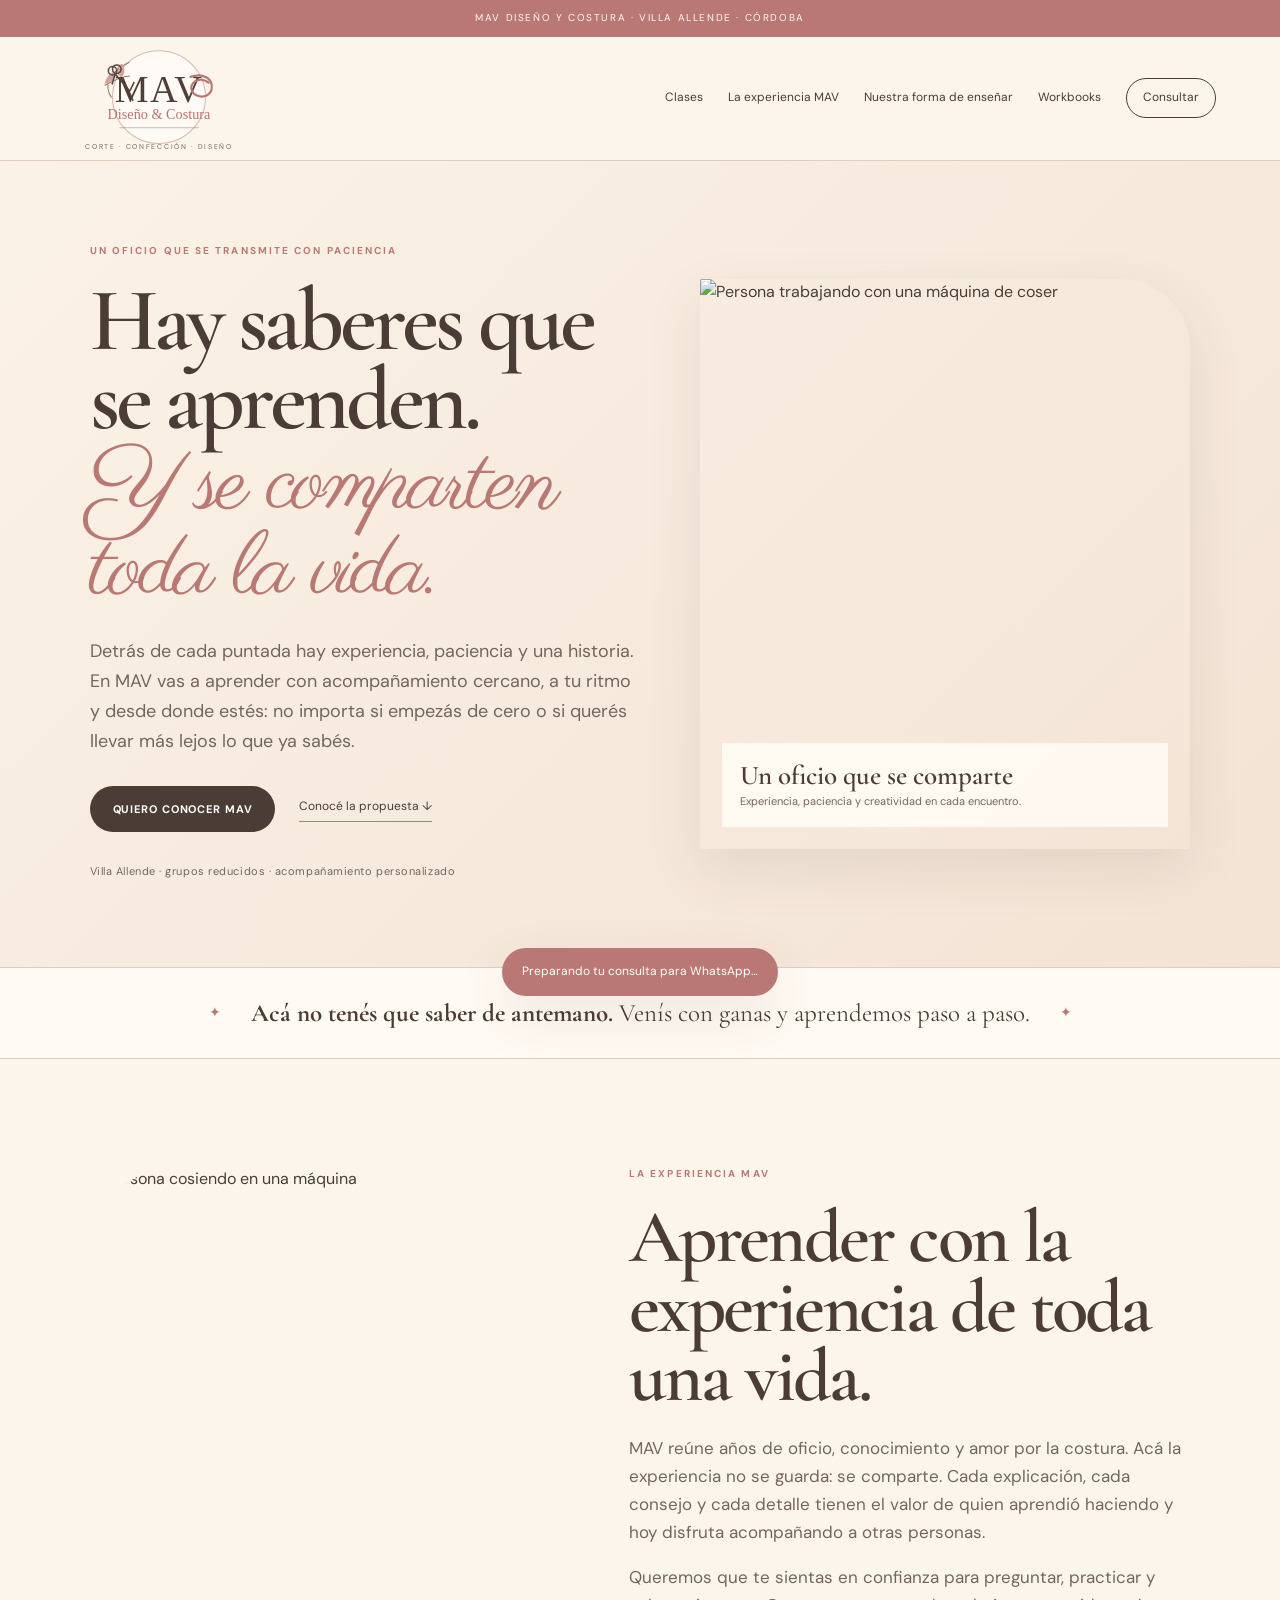
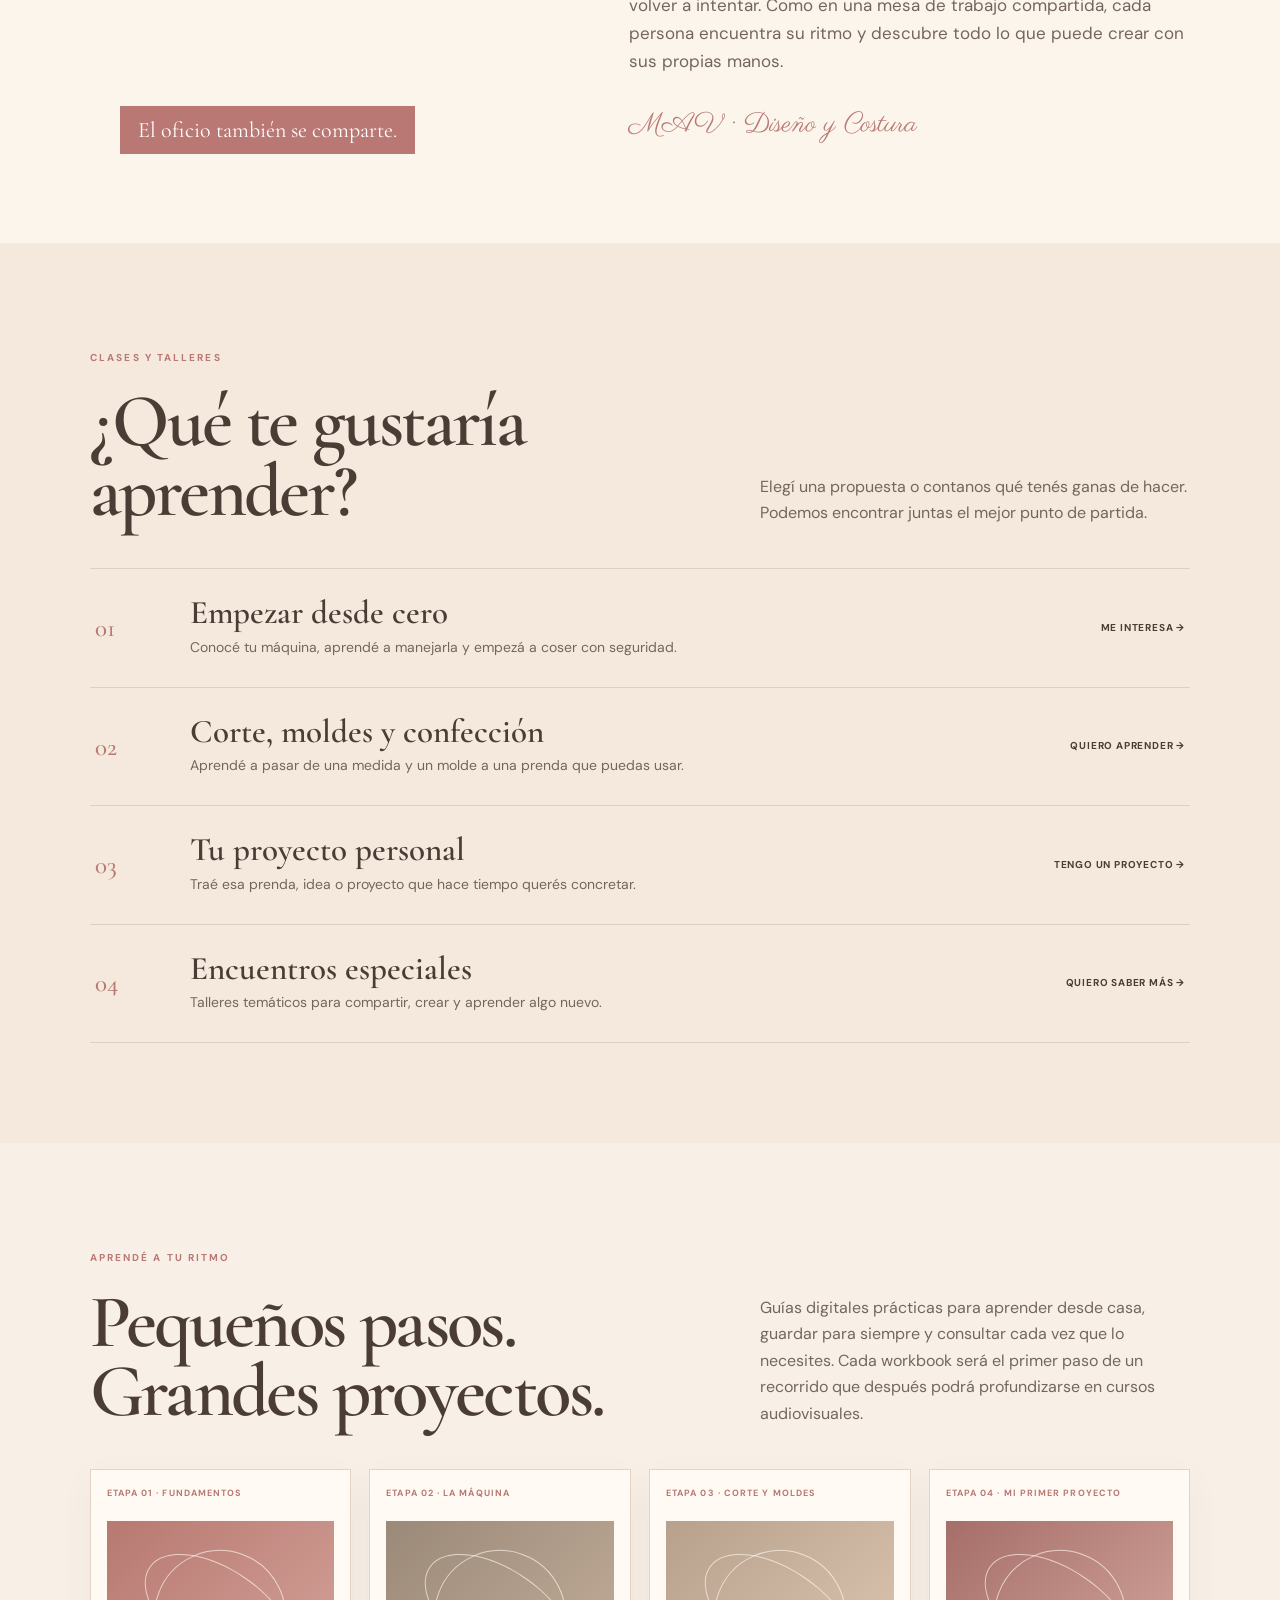
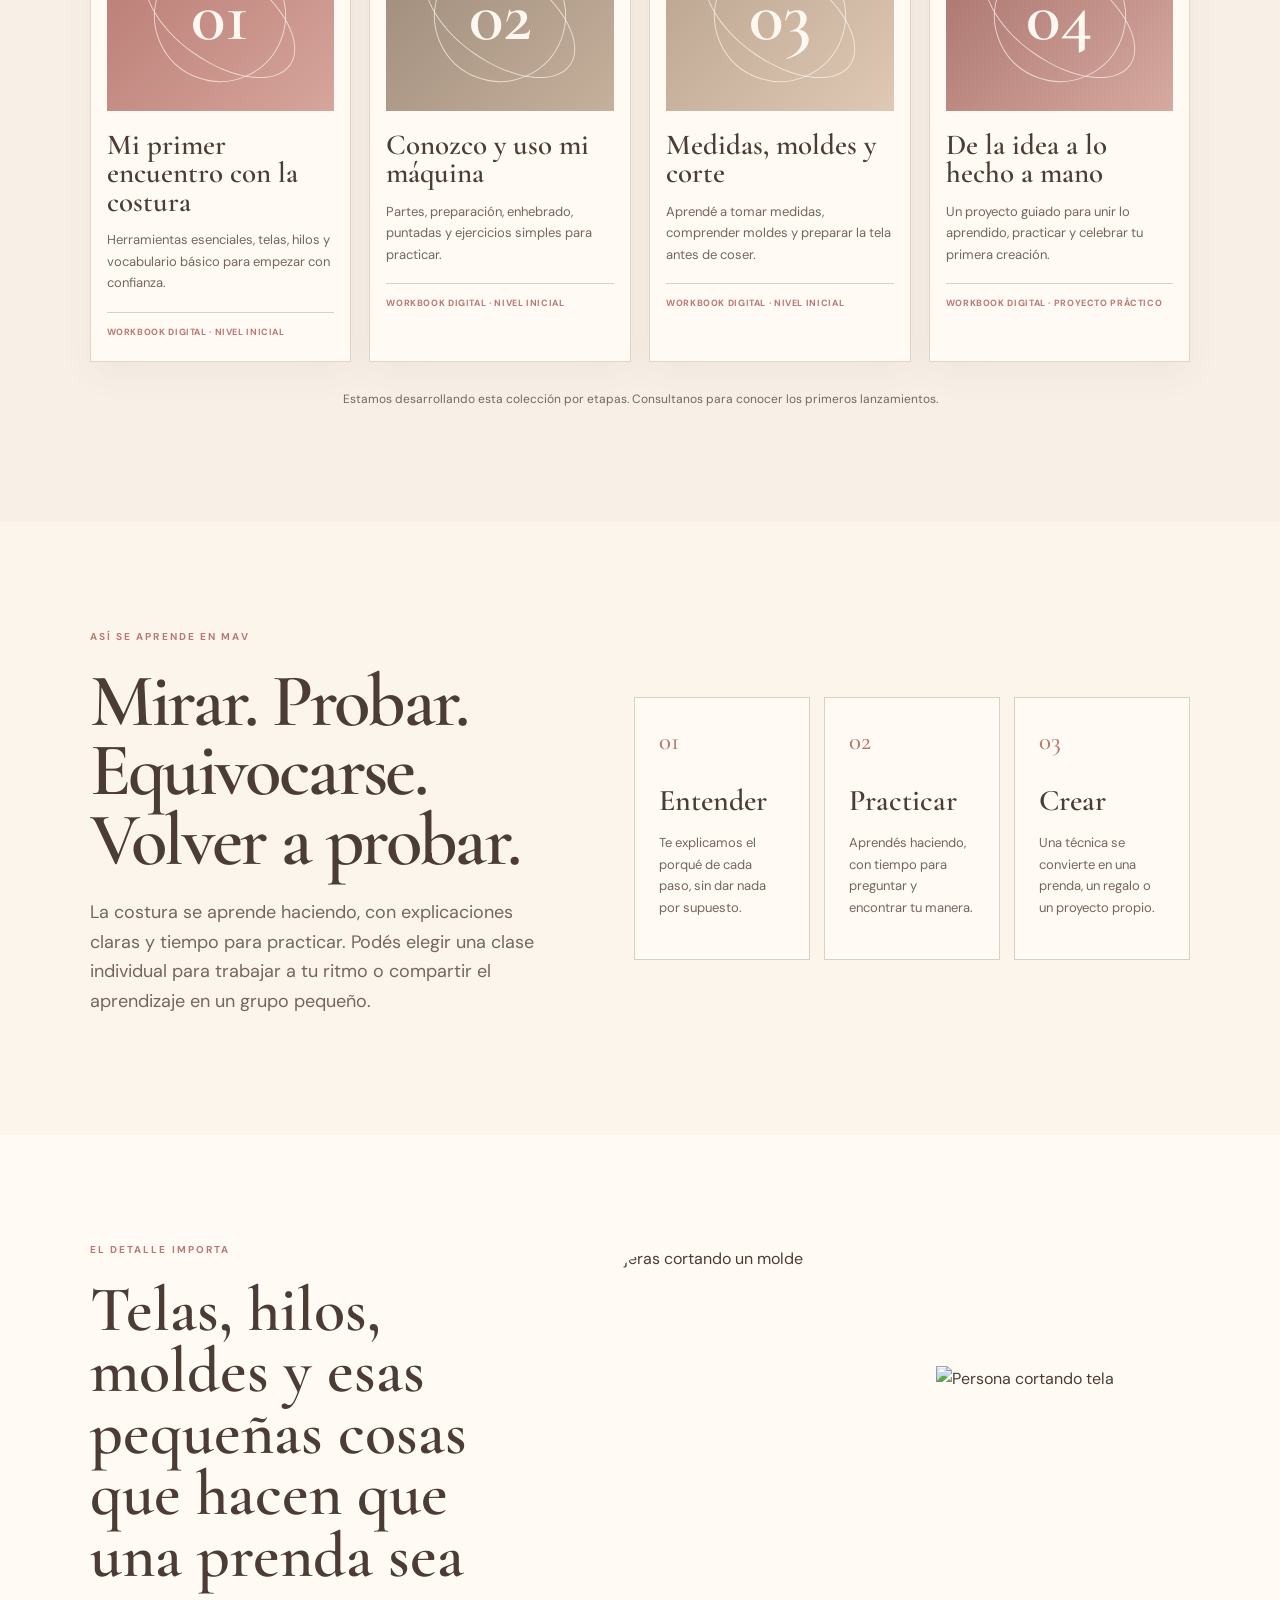
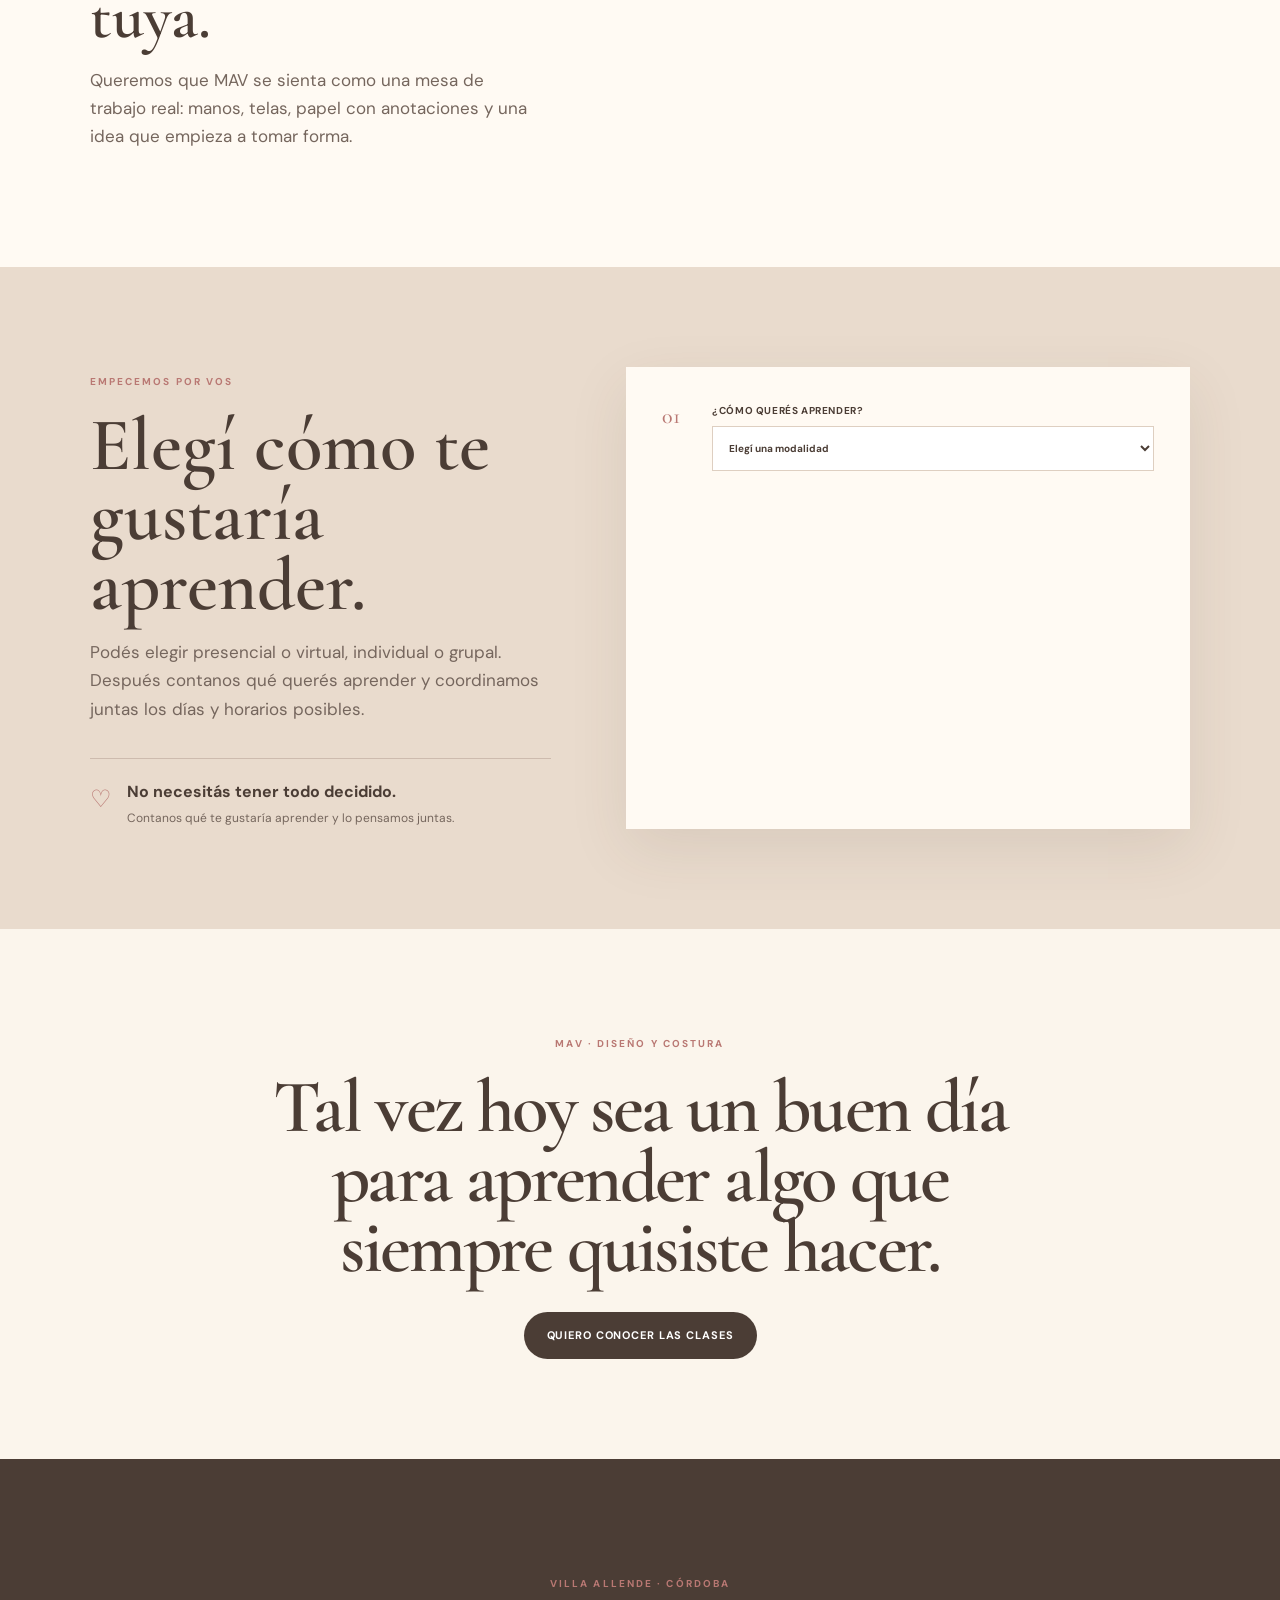
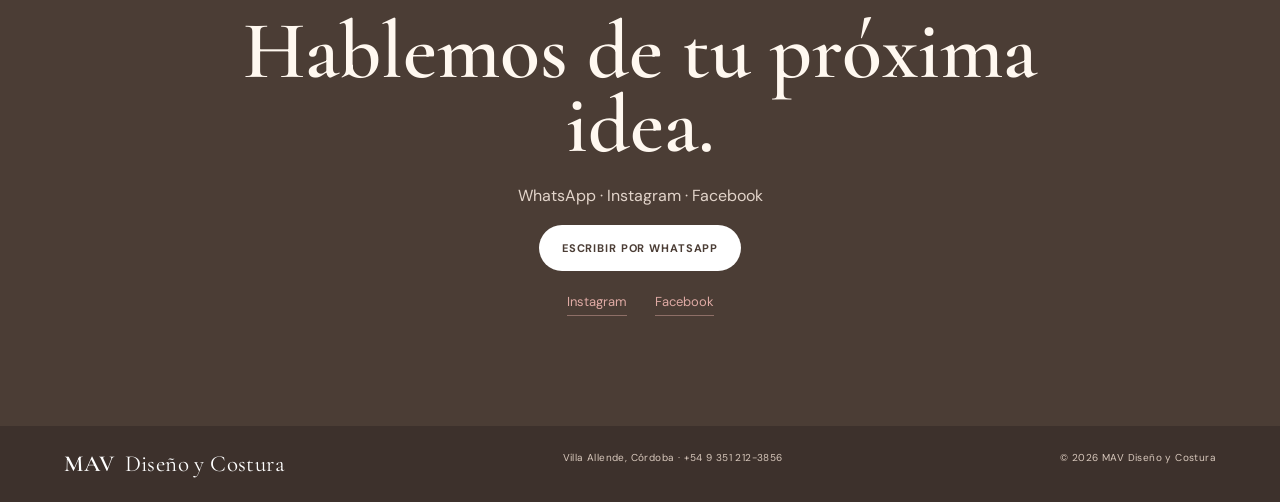
==== commit 28c2be1f: "Fix workbook section markup" ====
--- a/index.html
+++ b/index.html
@@ -49,7 +49,8 @@
 <article class="class-item reveal"><span>03</span><div><h3>Tu proyecto personal</h3><p>Traé esa prenda, idea o proyecto que hace tiempo querés concretar.</p></div><a href="#reservar">Tengo un proyecto →</a></article>
 <article class="class-item reveal"><span>04</span><div><h3>Encuentros especiales</h3><p>Talleres temáticos para compartir, crear y aprender algo nuevo.</p></div><a href="#reservar">Quiero saber más →</a></article>
 </div></section>
-<section id="workbooks" class="section workbooks"><div class="section-heading reveal"><div><span class="eyebrow">APRENDÉ A TU RITMO</span><h2>Pequeños pasos. Grandes proyectos.</h2></div><p>Guías digitales prácticas para aprender desde casa, guardar para siempre y consultar cada vez que lo necesites. Cada workbook será el primer paso de un recorrido que después podrá profundizarse en cursos audiovisuales.</p></div><div class="workbook-grid"><article class="workbook-card reveal"><span class="workbook-number">ETAPA 01 · FUNDAMENTOS</span><div class="workbook-art art-one">01</div><h3>Mi primer encuentro con la costura</h3><p>Herramientas esenciales, telas, hilos y vocabulario básico para empezar con confianza.</p><span class="workbook-status">Workbook digital · Nivel inicial</span></article><article class="workbook-card reveal"><span class="workbook-number">ETAPA 02 · LA MÁQUINA</span><div class="workbook-art art-two">02</div><h3>Conozco y uso mi máquina</h3><p>Partes, preparación, enhebrado, puntadas y ejercicios simples para practicar.</p><span class="workbook-status">Workbook digital · Nivel inicial</span></article><article class="workbook-card reveal"><span class="workbook-number">ETAPA 03 · CORTE Y MOLDES</span><div class="workbook-art art-three">03</div><h3>Medidas, moldes y corte</h3><p>Aprendé a tomar medidas, comprender moldes y preparar la tela antes de coser.</p><span class="workbook-status">Workbook digital · Nivel inicial</span></article><article class="workbook-card reveal"><span class="workbook-number">ETAPA 04 · MI PRIMER PROYECTO</span><div class="workbook-art art-four">04</div><h3>De la idea a lo hecho a mano</h3><p>Un proyecto guiado para unir lo aprendido, practicar y celebrar tu primera creación.</p><span class="workbook-status">Workbook digital · Proyecto práctico</span></article></div><p class="workbook-footnote">Estamos desarrollando esta colección por etapas. Consultanos para conocer los primeros lanzamientos.</p></section>\n<section id="metodo" class="section method"><div class="method-intro reveal"><span class="eyebrow">ASÍ SE APRENDE EN MAV</span><h2>Mirar. Probar. Equivocarse. Volver a probar.</h2><p>La costura se aprende haciendo, con explicaciones claras y tiempo para practicar. Podés elegir una clase individual para trabajar a tu ritmo o compartir el aprendizaje en un grupo pequeño.</p></div>
+<section id="workbooks" class="section workbooks"><div class="section-heading reveal"><div><span class="eyebrow">APRENDÉ A TU RITMO</span><h2>Pequeños pasos. Grandes proyectos.</h2></div><p>Guías digitales prácticas para aprender desde casa, guardar para siempre y consultar cada vez que lo necesites. Cada workbook será el primer paso de un recorrido que después podrá profundizarse en cursos audiovisuales.</p></div><div class="workbook-grid"><article class="workbook-card reveal"><span class="workbook-number">ETAPA 01 · FUNDAMENTOS</span><div class="workbook-art art-one">01</div><h3>Mi primer encuentro con la costura</h3><p>Herramientas esenciales, telas, hilos y vocabulario básico para empezar con confianza.</p><span class="workbook-status">Workbook digital · Nivel inicial</span></article><article class="workbook-card reveal"><span class="workbook-number">ETAPA 02 · LA MÁQUINA</span><div class="workbook-art art-two">02</div><h3>Conozco y uso mi máquina</h3><p>Partes, preparación, enhebrado, puntadas y ejercicios simples para practicar.</p><span class="workbook-status">Workbook digital · Nivel inicial</span></article><article class="workbook-card reveal"><span class="workbook-number">ETAPA 03 · CORTE Y MOLDES</span><div class="workbook-art art-three">03</div><h3>Medidas, moldes y corte</h3><p>Aprendé a tomar medidas, comprender moldes y preparar la tela antes de coser.</p><span class="workbook-status">Workbook digital · Nivel inicial</span></article><article class="workbook-card reveal"><span class="workbook-number">ETAPA 04 · MI PRIMER PROYECTO</span><div class="workbook-art art-four">04</div><h3>De la idea a lo hecho a mano</h3><p>Un proyecto guiado para unir lo aprendido, practicar y celebrar tu primera creación.</p><span class="workbook-status">Workbook digital · Proyecto práctico</span></article></div><p class="workbook-footnote">Estamos desarrollando esta colección por etapas. Consultanos para conocer los primeros lanzamientos.</p></section>
+<section id="metodo" class="section method"><div class="method-intro reveal"><span class="eyebrow">ASÍ SE APRENDE EN MAV</span><h2>Mirar. Probar. Equivocarse. Volver a probar.</h2><p>La costura se aprende haciendo, con explicaciones claras y tiempo para practicar. Podés elegir una clase individual para trabajar a tu ritmo o compartir el aprendizaje en un grupo pequeño.</p></div>
 <div class="method-grid"><div class="method-card reveal"><b>01</b><h3>Entender</h3><p>Te explicamos el porqué de cada paso, sin dar nada por supuesto.</p></div><div class="method-card reveal"><b>02</b><h3>Practicar</h3><p>Aprendés haciendo, con tiempo para preguntar y encontrar tu manera.</p></div><div class="method-card reveal"><b>03</b><h3>Crear</h3><p>Una técnica se convierte en una prenda, un regalo o un proyecto propio.</p></div></div></section>
 <section class="section tactile"><div class="tactile-copy reveal"><span class="eyebrow">EL DETALLE IMPORTA</span><h2>Telas, hilos, moldes y esas pequeñas cosas que hacen que una prenda sea tuya.</h2><p>Queremos que MAV se sienta como una mesa de trabajo real: manos, telas, papel con anotaciones y una idea que empieza a tomar forma.</p></div><div class="tactile-images"><img class="reveal" src="https://images.unsplash.com/photo-1787046426124-6f071dade5a6?auto=format&fit=crop&fm=jpg&q=88&w=1000" alt="Tijeras cortando un molde" loading="lazy"><img class="reveal" src="https://images.unsplash.com/photo-1764298493231-59ae059cdc7e?auto=format&fit=crop&fm=jpg&q=88&w=1000" alt="Persona cortando tela" loading="lazy"></div></section>
 <section id="reservar" class="section booking"><div class="booking-copy reveal"><span class="eyebrow">EMPECEMOS POR VOS</span><h2>Elegí cómo te gustaría aprender.</h2><p>Podés elegir presencial o virtual, individual o grupal. Después contanos qué querés aprender y coordinamos juntas los días y horarios posibles.</p><div class="booking-promise"><span>♡</span><div><strong>No necesitás tener todo decidido.</strong><small>Contanos qué te gustaría aprender y lo pensamos juntas.</small></div></div></div>
--- a/styles.css
+++ b/styles.css
@@ -11,3 +11,24 @@
 .invitation{text-align:center;max-width:1000px}.invitation h2{max-width:850px;margin:18px auto 30px}.contact{background:var(--ink);color:#fff8f0;text-align:center;padding:110px 24px}.contact-inner{max-width:900px;margin:auto}.contact h2{font:600 clamp(50px,7vw,82px)/.9 var(--serif);margin:20px 0}.contact p{color:#e2d4ca}.contact-actions{display:flex;flex-direction:column;align-items:center;gap:20px}.social-links{display:flex;gap:28px}.social-links a{color:#dfaaa4;font-size:13px;border-bottom:1px solid rgba(223,170,164,.45);padding-bottom:3px}footer{background:#3d312c;color:#d9c9bd;padding:24px 5vw;display:flex;justify-content:space-between;gap:20px;font-size:10px;letter-spacing:.04em}.footer-brand{font:600 23px var(--serif);color:white}.footer-brand span{font-weight:400;margin-left:5px}.toast{position:fixed;left:50%;bottom:24px;transform:translate(-50%,120px);background:var(--rose);color:white;padding:14px 20px;border-radius:999px;box-shadow:var(--shadow);font-size:12px;z-index:100;transition:.35s}.toast.show{transform:translate(-50%,0)}.reveal{opacity:0;transform:translateY(20px);transition:opacity .7s ease,transform .7s ease}.reveal.visible{opacity:1;transform:none}
 @media(max-width:980px){.nav{gap:15px}.hero,.story,.method,.tactile,.booking{grid-template-columns:1fr}.hero-photo{min-height:470px}.hero-photo img{height:470px}.story-photo img{height:470px}.method-grid{grid-template-columns:1fr 1fr}.section-heading{display:block}.section-heading>p{margin-top:15px}.tactile-images{max-width:650px}.booking{gap:45px}}
 @media(max-width:700px){.announcement{font-size:8px}.site-header{padding:9px 17px}.brand-logo{width:150px}.brand-sub{font-size:6px}.nav{display:none;position:absolute;top:100%;left:0;right:0;background:var(--ivory);padding:20px;flex-direction:column;align-items:stretch;border-bottom:1px solid var(--line)}.nav.open{display:flex}.nav-cta{text-align:center}.menu-toggle{display:block}.hero{padding:55px 22px 35px}.hero h1{font-size:55px}.hero-photo{min-height:400px;border-radius:2px 45px 2px 2px}.hero-photo img{height:400px}.welcome-note{gap:10px}.welcome-note p{font-size:21px}.section{padding:72px 22px}.story-photo img{height:390px}.story-photo span{left:14px;font-size:18px}.story-copy h2,.method h2,.invitation h2{font-size:52px}.class-item{grid-template-columns:40px 1fr;gap:13px}.class-item>a{grid-column:2}.method-grid{grid-template-columns:1fr}.tactile-images{grid-template-columns:1fr 1fr;gap:10px}.tactile-images img:first-child{height:350px}.tactile-images img:last-child{height:270px}.booking-form{padding:24px}.form-grid{grid-template-columns:1fr}.booking-promise{margin-top:25px}footer{flex-direction:column;text-align:center}}
+
+/* MAV learning ecosystem: workbooks and trust-led teaching */
+.workbooks{max-width:none;background:#f8f0e7}
+.workbooks .section-heading,.workbook-grid,.workbook-footnote{max-width:1120px;margin-left:auto;margin-right:auto}
+.workbook-grid{display:grid;grid-template-columns:repeat(4,minmax(0,1fr));gap:18px}
+.workbook-card{background:var(--cream);padding:16px 16px 22px;border:1px solid #e5d4c6;box-shadow:0 12px 32px rgba(75,61,53,.05)}
+.workbook-number{display:block;font-size:9px;letter-spacing:.12em;color:var(--rose);font-weight:700;min-height:30px}
+.workbook-art{height:190px;display:flex;align-items:center;justify-content:center;font:600 72px var(--serif);color:#fff8f0;margin:5px 0 20px;position:relative;overflow:hidden}
+.workbook-art:before,.workbook-art:after{content:"";position:absolute;border:1px solid rgba(255,250,243,.65);border-radius:50%;width:130px;height:130px;transform:rotate(-25deg)}
+.workbook-art:after{width:170px;height:90px;border-radius:50%;transform:rotate(35deg)}
+.workbook-art{background:linear-gradient(135deg,#b77972,#d6a59b)}
+.art-two{background:linear-gradient(135deg,#9b8979,#c5b09b)}
+.art-three{background:linear-gradient(135deg,#b7a08c,#e0c9b4)}
+.art-four{background:linear-gradient(135deg,#a66e69,#d6aaa1)}
+.workbook-art{isolation:isolate}.workbook-art:before,.workbook-art:after{z-index:-1}
+.workbook-card h3{font:600 29px/.98 var(--serif);margin:0 0 12px}
+.workbook-card p{font-size:13px;color:var(--muted);line-height:1.65}
+.workbook-status{display:block;border-top:1px solid var(--line);padding-top:12px;margin-top:18px;color:var(--rose);font-size:9px;letter-spacing:.07em;text-transform:uppercase;font-weight:700}
+.workbook-footnote{font-size:12px;color:var(--muted);text-align:center;margin-top:28px}
+@media(max-width:980px){.workbook-grid{grid-template-columns:repeat(2,minmax(0,1fr))}}
+@media(max-width:520px){.workbook-grid{grid-template-columns:1fr}.workbook-art{height:160px}.workbook-card h3{font-size:31px}}
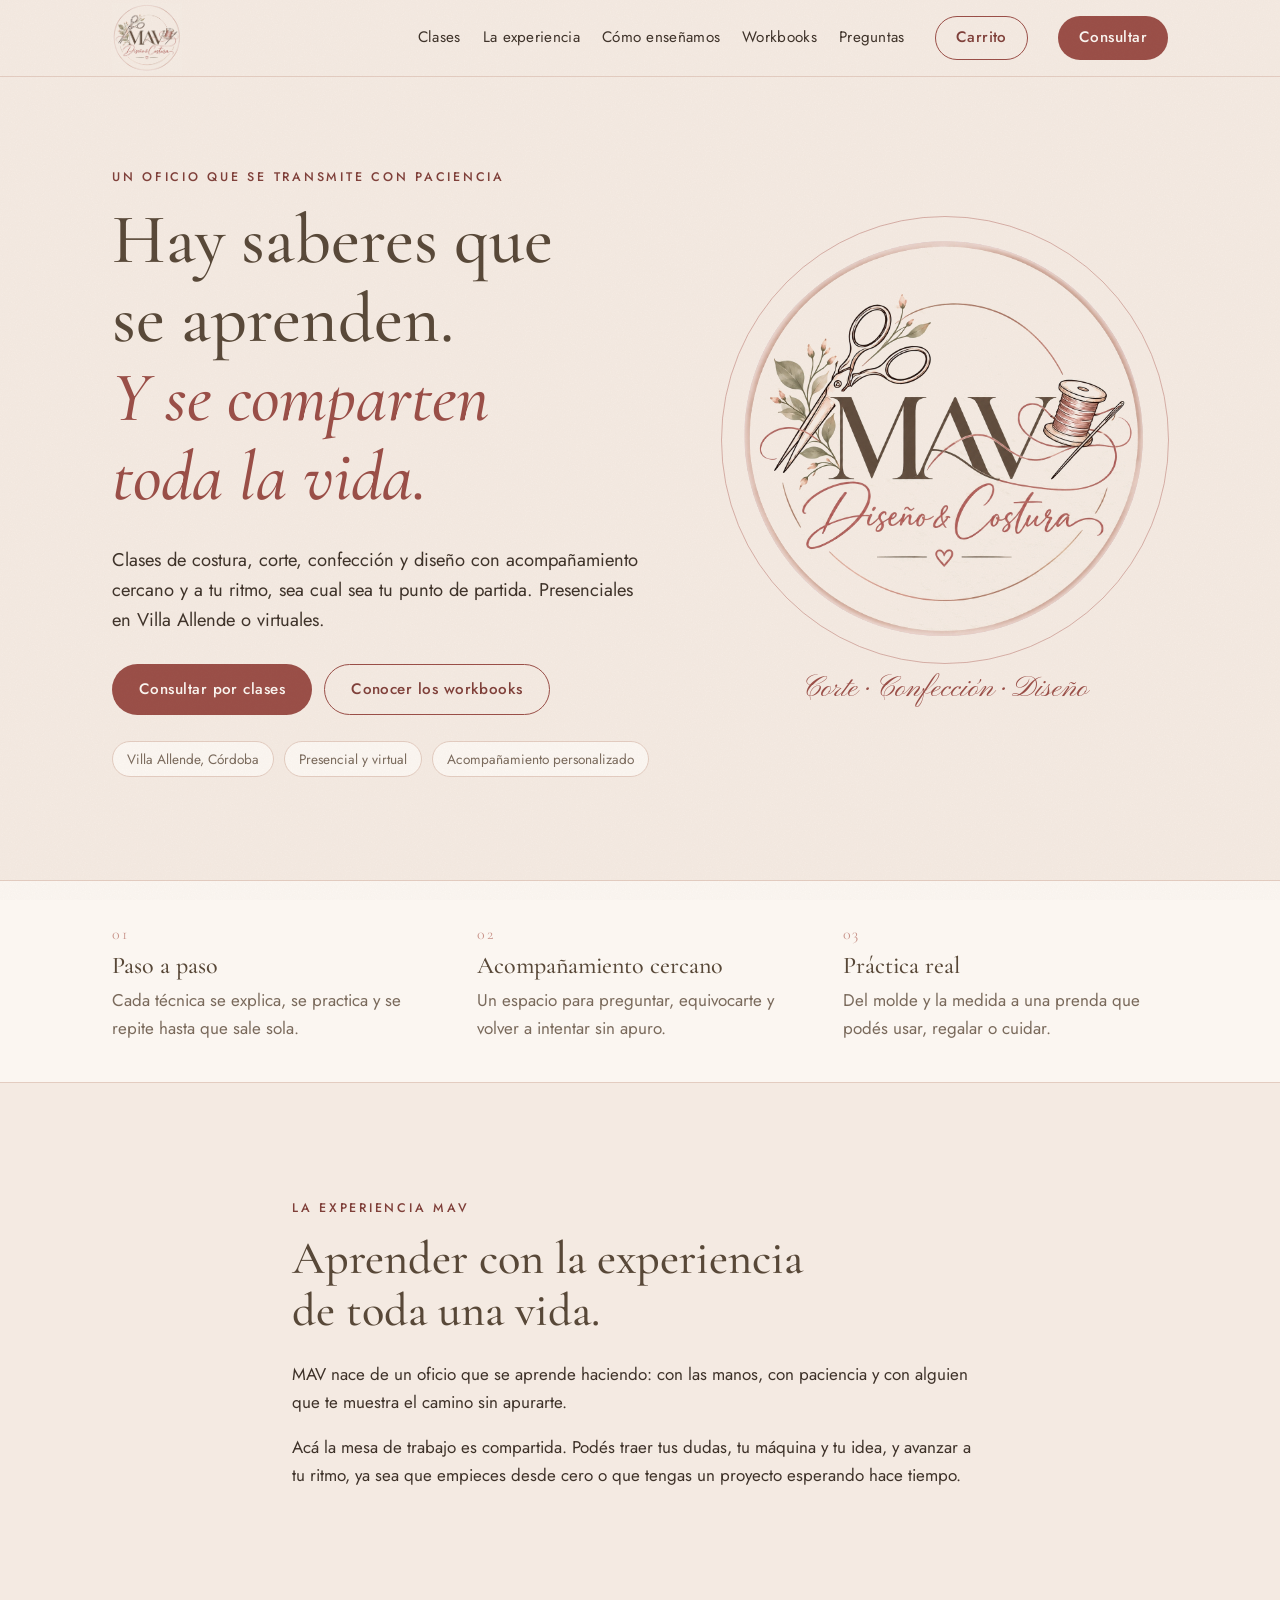
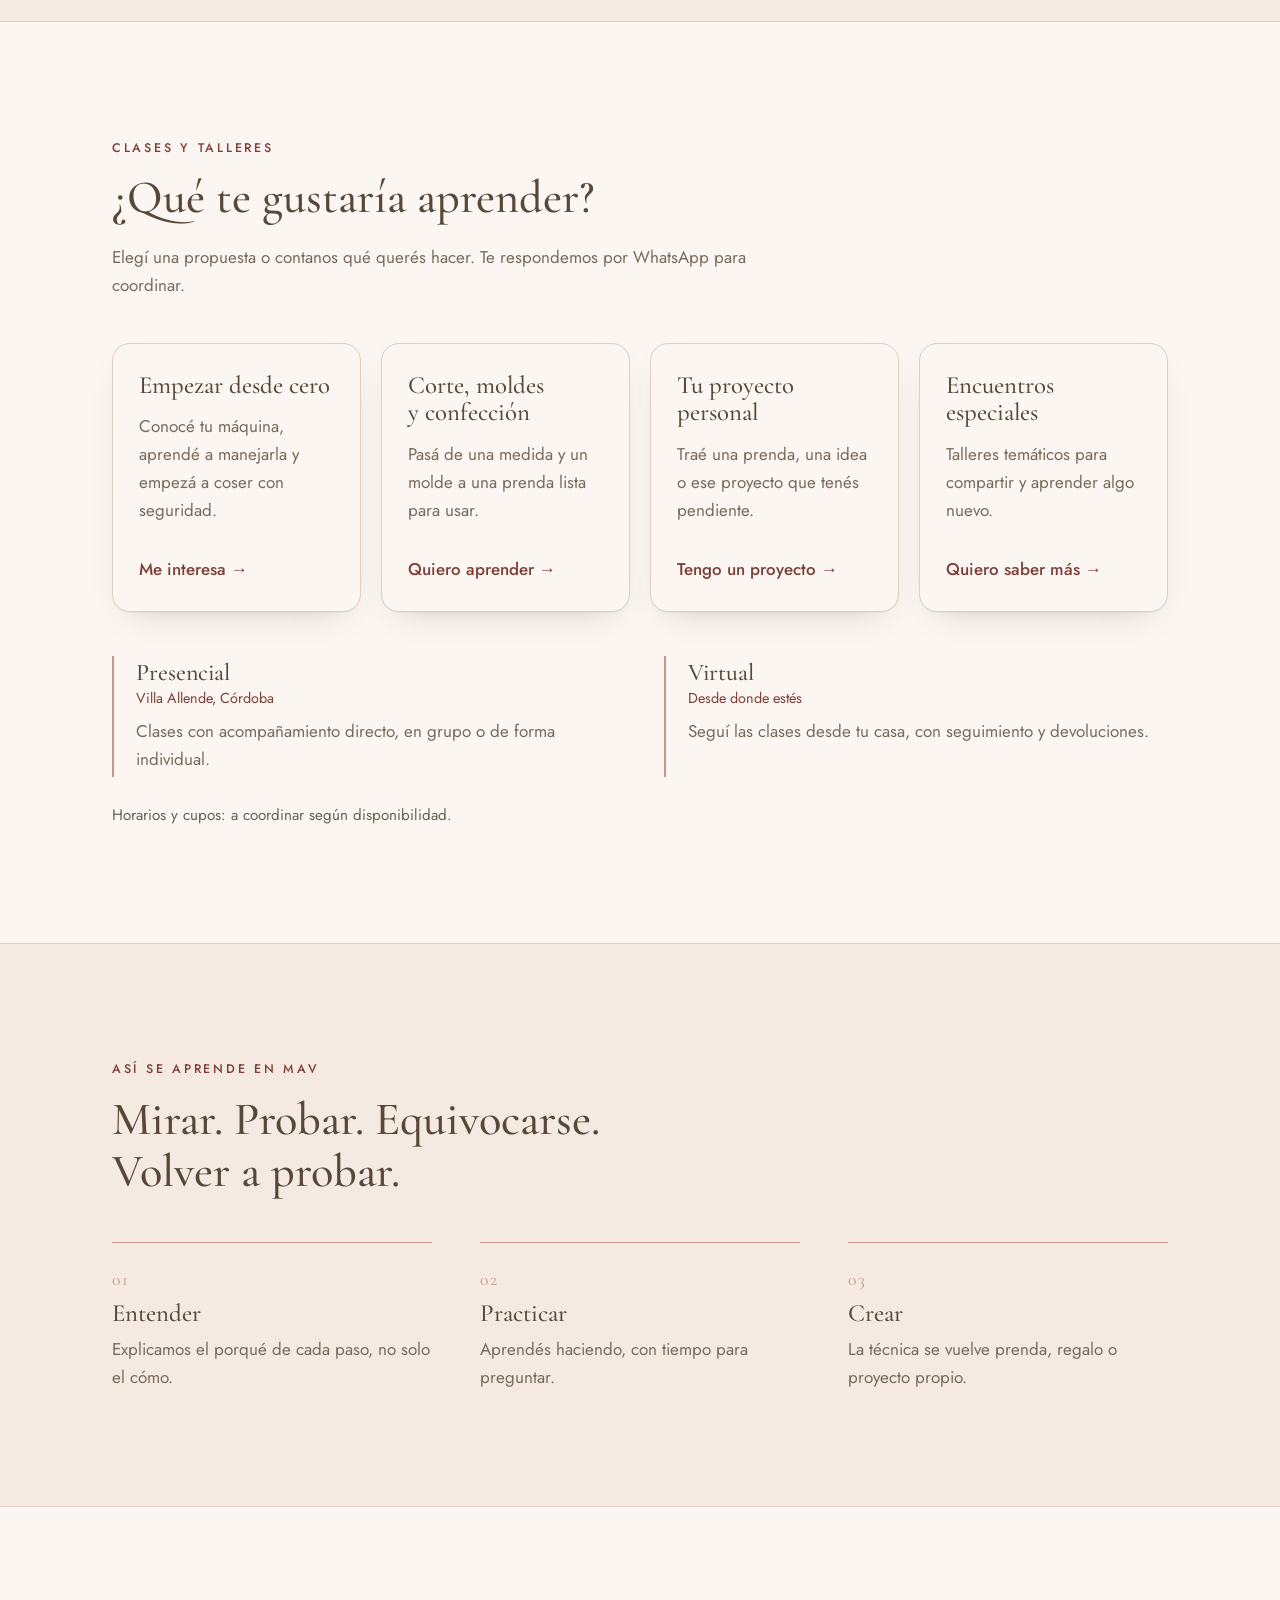
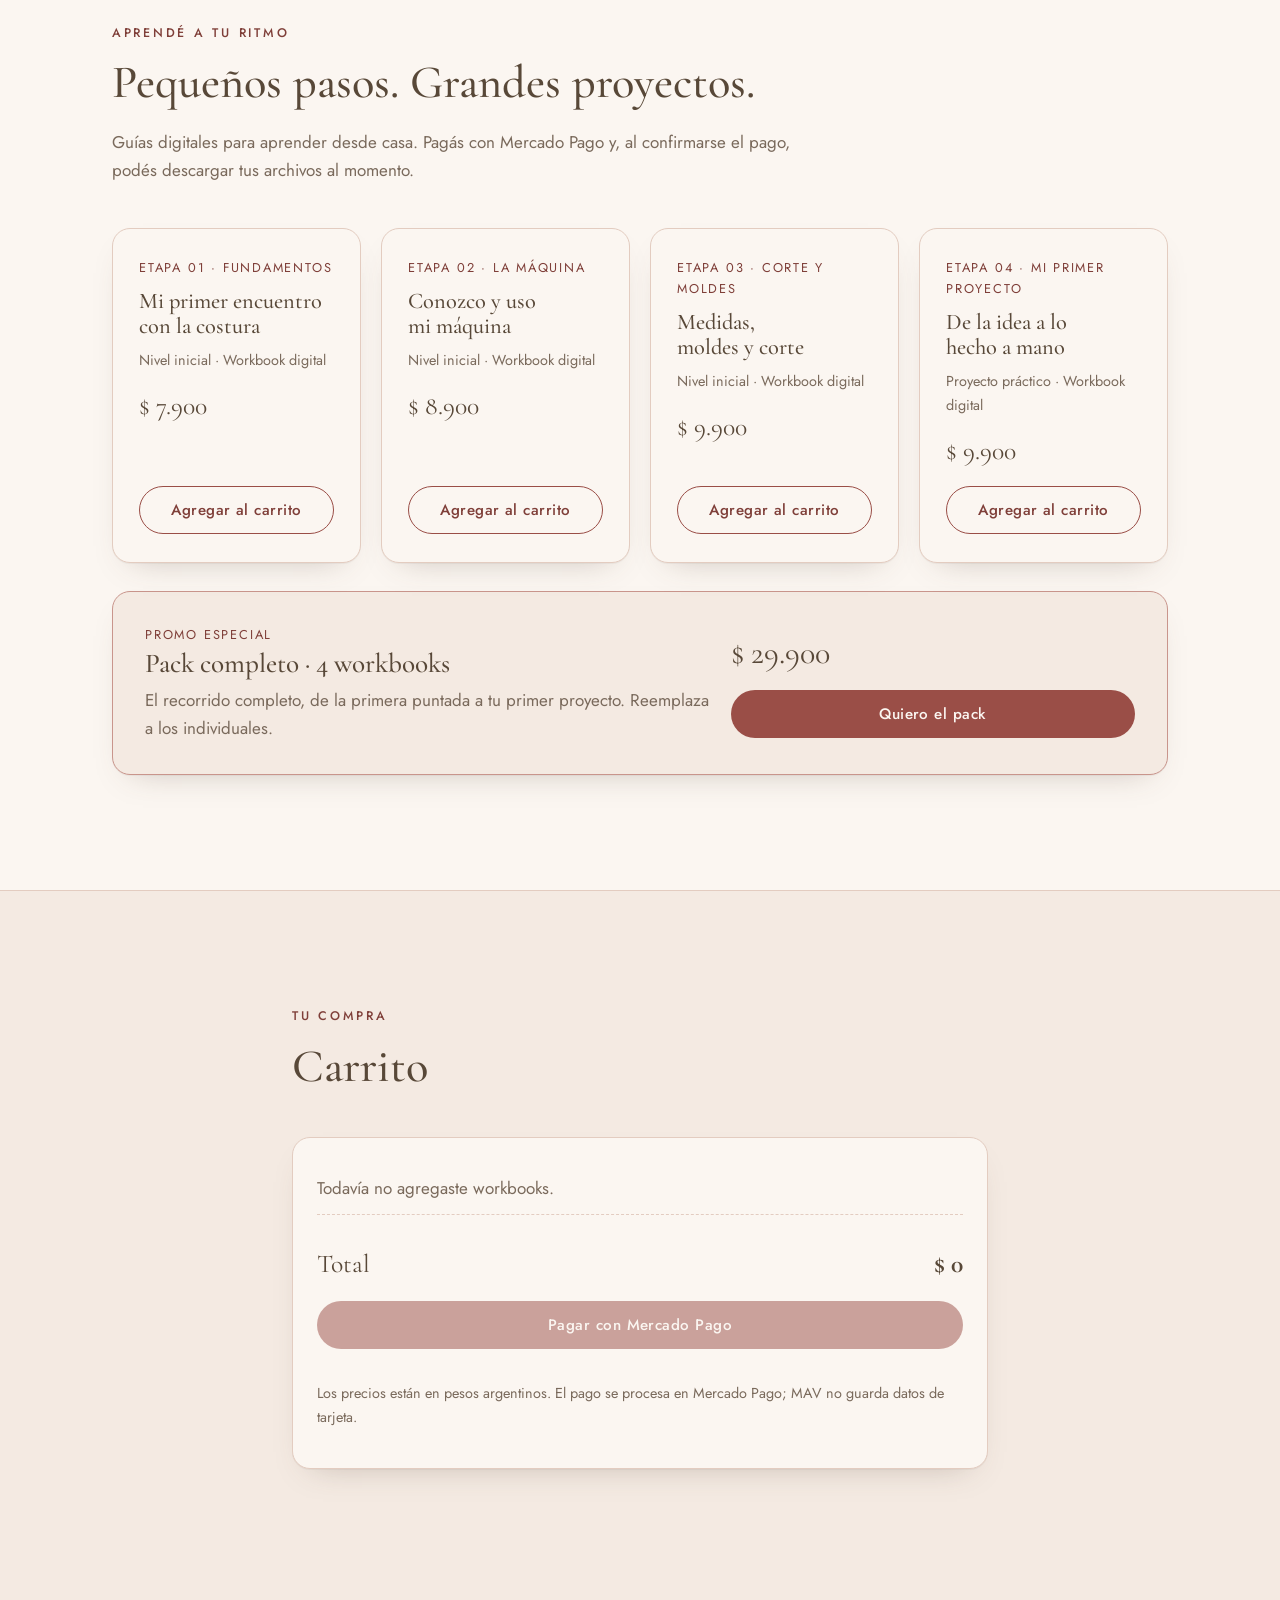
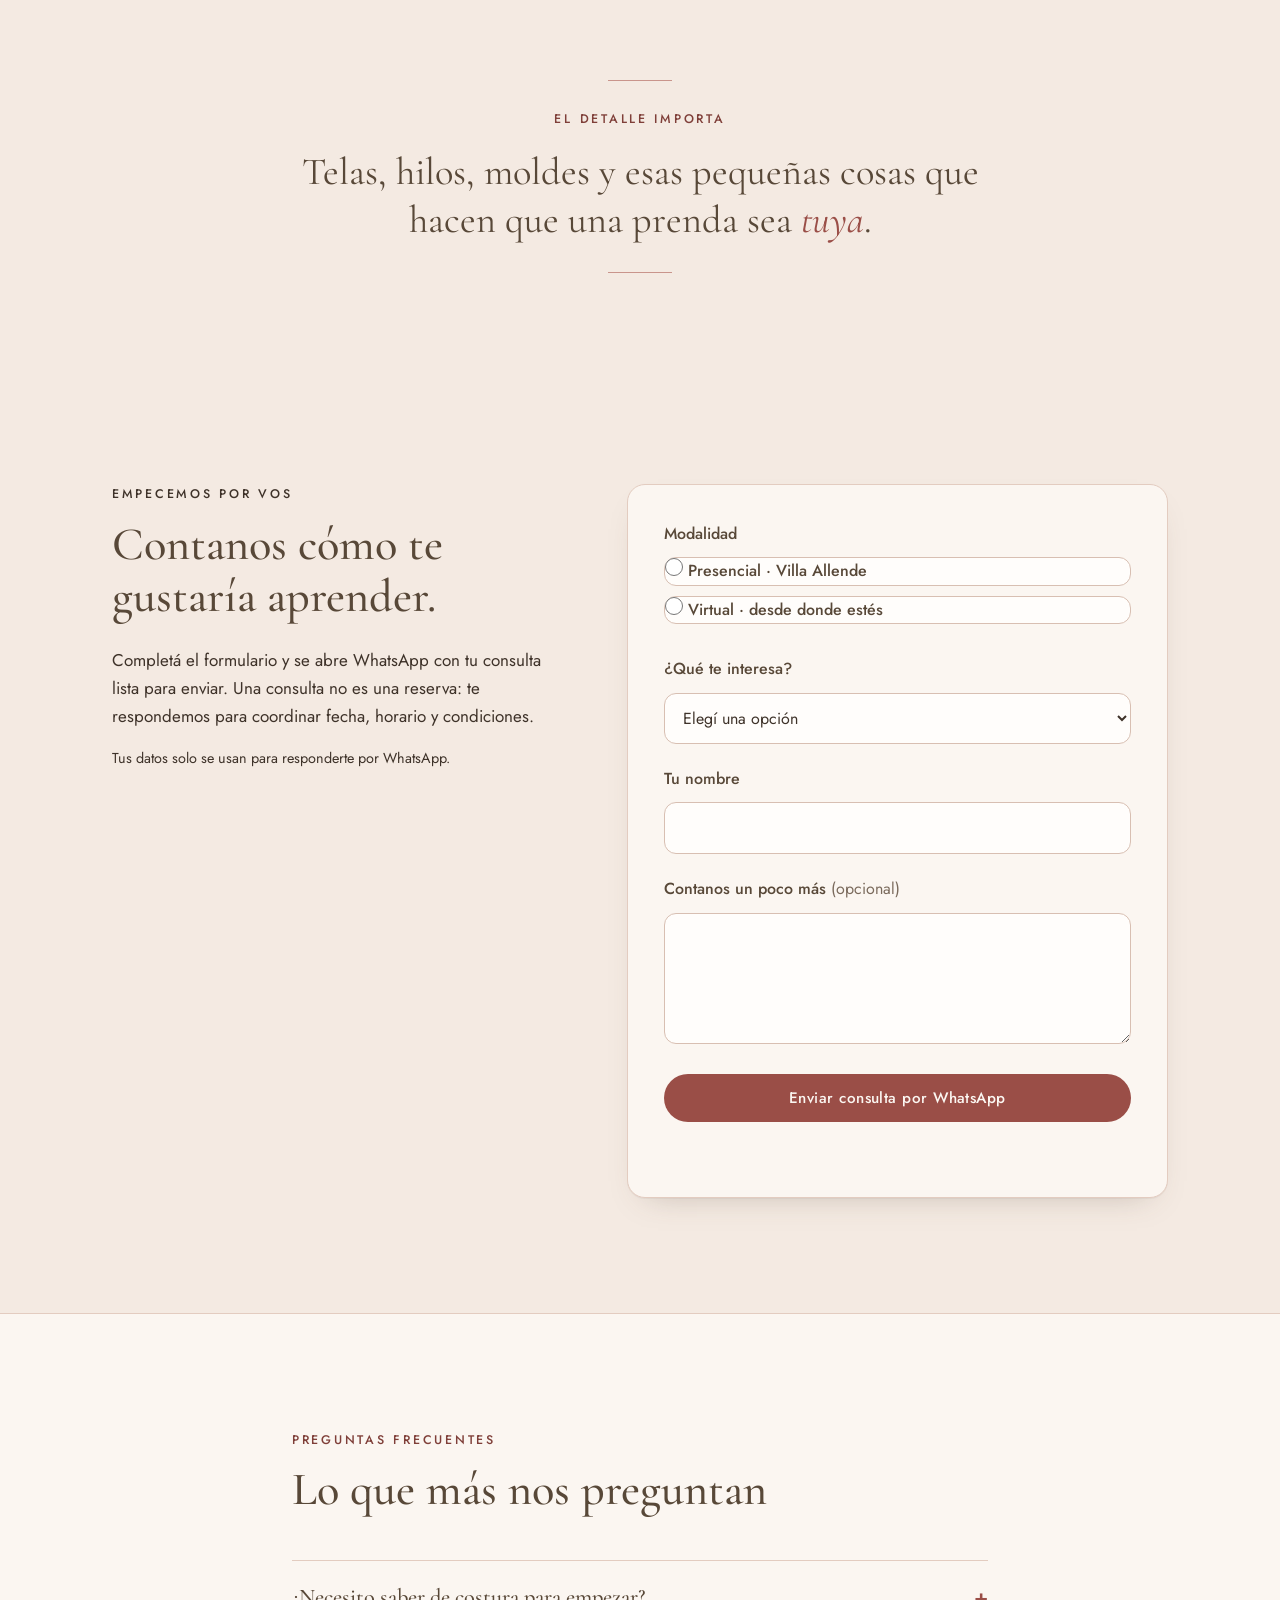
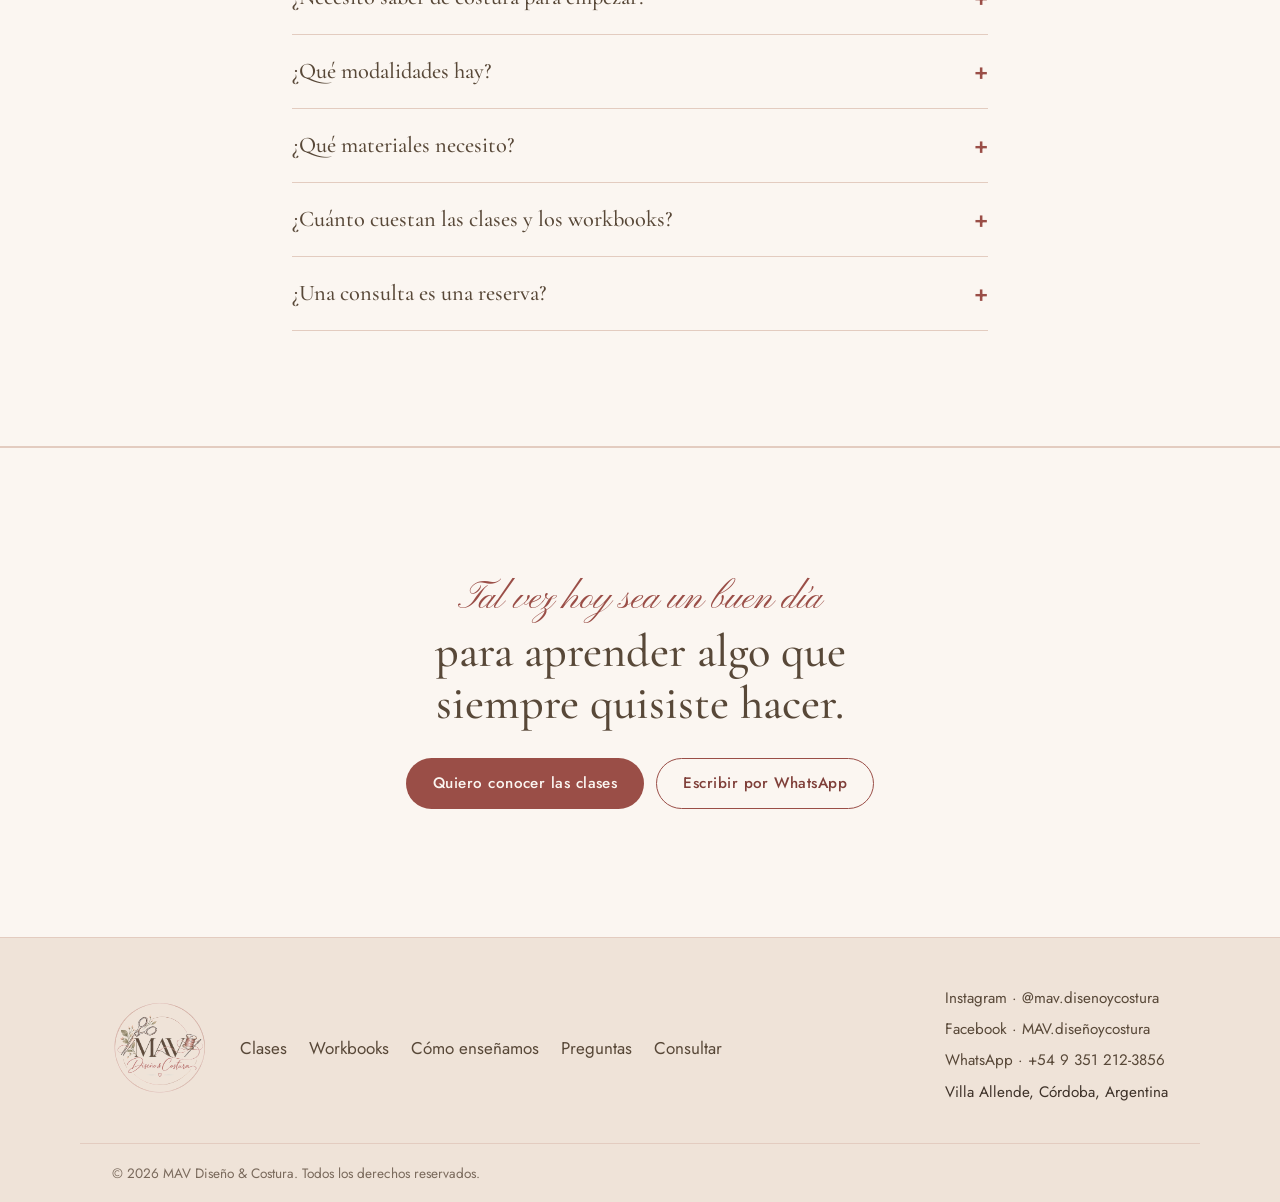
==== commit 7548bcd4: "Agrega tienda de workbooks con Mercado Pago - Sección Workbooks con cuatro workbooks individuales y " ====
--- a/index.html
+++ b/index.html
@@ -1,68 +1,373 @@
 <!doctype html>
-<html lang="es">
+<html lang="es-AR">
 <head>
-<meta charset="UTF-8"><meta name="viewport" content="width=device-width,initial-scale=1">
-<meta name="description" content="MAV Diseño y Costura · clases y talleres de corte, confección y diseño en Villa Allende, Córdoba.">
-<title>MAV Diseño y Costura | Villa Allende</title>
-<link rel="preconnect" href="https://fonts.googleapis.com"><link rel="preconnect" href="https://fonts.gstatic.com" crossorigin>
-<link href="https://fonts.googleapis.com/css2?family=Cormorant+Garamond:wght@400;500;600;700&family=DM+Sans:wght@400;500;600;700&family=Parisienne&display=swap" rel="stylesheet">
-<link rel="stylesheet" href="/styles.css">
+  <meta charset="utf-8">
+  <meta name="viewport" content="width=device-width, initial-scale=1">
+  <title>MAV Diseño &amp; Costura | Clases de costura en Villa Allende</title>
+  <meta name="description" content="Clases de costura, corte, confección y diseño en Villa Allende, Córdoba, y de forma virtual. Aprendé paso a paso, con acompañamiento cercano y a tu ritmo.">
+  <meta name="theme-color" content="#F4EAE2">
+  <meta property="og:title" content="MAV Diseño &amp; Costura">
+  <meta property="og:description" content="Aprendé costura, corte, confección y diseño paso a paso, presencial en Villa Allende o virtual.">
+  <meta property="og:type" content="website">
+  <meta property="og:image" content="assets/mav-logo-oficial.jpg">
+  <link rel="icon" type="image/jpeg" href="assets/mav-logo-oficial.jpg">
+  <link rel="preconnect" href="https://fonts.googleapis.com">
+  <link rel="preconnect" href="https://fonts.gstatic.com" crossorigin>
+  <link href="https://fonts.googleapis.com/css2?family=Cormorant+Garamond:ital,wght@0,500;0,600;1,500&family=Jost:wght@400;500&family=Pinyon+Script&display=swap" rel="stylesheet">
+  <link rel="stylesheet" href="styles.css">
 </head>
 <body>
-<div class="announcement">MAV Diseño y Costura · Villa Allende · Córdoba</div>
-<header class="site-header">
-<a class="brand" href="#inicio" aria-label="MAV Diseño y Costura">
-<svg class="brand-logo" viewBox="0 0 360 190" role="img" aria-label="MAV Diseño y Costura">
-<circle cx="180" cy="95" r="88" fill="#fffaf5" stroke="#d9b8ae" stroke-width="2"/>
-<path d="M86 59c14-18 25-25 38-30M77 73c20-12 33-17 48-18M86 56c-5 16-4 29 4 40" fill="none" stroke="#9a806f" stroke-width="2"/>
-<path d="M94 47c-9 5-15 13-17 23 10-2 18-8 23-17M103 34c-4 10-2 18 6 24 7-9 7-18 1-26" fill="#d4a29a"/>
-<g fill="none" stroke="#5b4b42" stroke-width="3"><path d="M95 49l30 35M97 50l-6 21M123 84l8 18M125 83l8-17"/><circle cx="92" cy="45" r="8"/><circle cx="100" cy="42" r="8"/></g>
-<text x="180" y="105" text-anchor="middle" font-family="Georgia,serif" font-size="72" letter-spacing="3" fill="#4e4038">MAV</text>
-<path d="M238 57c25-9 43 2 42 20-1 15-16 20-28 15-10-4-15-15-7-24 8-9 23-7 30 1" fill="none" stroke="#b87572" stroke-width="4"/>
-<text x="180" y="137" text-anchor="middle" font-family="cursive" font-size="27" fill="#b87572">Diseño &amp; Costura</text><path d="M105 153h150" stroke="#9a806f"/>
-</svg><span class="brand-sub">CORTE · CONFECCIÓN · DISEÑO</span>
-</a>
-<button class="menu-toggle" aria-label="Abrir menú">☰</button>
-<nav class="nav"><a href="#clases">Clases</a><a href="#experiencia">La experiencia MAV</a><a href="#metodo">Nuestra forma de enseñar</a><a href="#workbooks">Workbooks</a><a class="nav-cta" href="#reservar">Consultar</a></nav>
-</header>
-<main id="inicio">
-<section class="hero">
-<div class="hero-copy reveal"><span class="eyebrow">UN OFICIO QUE SE TRANSMITE CON PACIENCIA</span>
-<h1>Hay saberes que se aprenden.<br><em>Y se comparten toda la vida.</em></h1>
-<p class="hero-text">Detrás de cada puntada hay experiencia, paciencia y una historia. En MAV vas a aprender con acompañamiento cercano, a tu ritmo y desde donde estés: no importa si empezás de cero o si querés llevar más lejos lo que ya sabés.</p>
-<div class="hero-actions"><a class="button primary" href="#reservar">Quiero conocer MAV</a><a class="text-link" href="#experiencia">Conocé la propuesta ↓</a></div>
-<p class="hero-note">Villa Allende · grupos reducidos · acompañamiento personalizado</p></div>
-<div class="hero-photo reveal"><img src="https://images.unsplash.com/photo-1753162659603-53b36c0c2403?auto=format&fit=crop&fm=jpg&q=86&w=1400" alt="Persona trabajando con una máquina de coser" fetchpriority="high"><div class="photo-note"><b>Un oficio que se comparte</b><span>Experiencia, paciencia y creatividad en cada encuentro.</span></div></div>
-</section>
-<section class="welcome-note reveal"><span>✦</span><p><strong>Acá no tenés que saber de antemano.</strong> Venís con ganas y aprendemos paso a paso.</p><span>✦</span></section>
-<section id="experiencia" class="section story">
-<div class="story-photo reveal"><img src="https://images.unsplash.com/photo-1731644139982-b75487df663e?auto=format&fit=crop&fm=jpg&q=86&w=1200" alt="Persona cosiendo en una máquina" loading="lazy"><span>El oficio también se comparte.</span></div>
-<div class="story-copy reveal"><span class="eyebrow">LA EXPERIENCIA MAV</span><h2>Aprender con la experiencia de toda una vida.</h2>
-<p>MAV reúne años de oficio, conocimiento y amor por la costura. Acá la experiencia no se guarda: se comparte. Cada explicación, cada consejo y cada detalle tienen el valor de quien aprendió haciendo y hoy disfruta acompañando a otras personas.</p>
-<p>Queremos que te sientas en confianza para preguntar, practicar y volver a intentar. Como en una mesa de trabajo compartida, cada persona encuentra su ritmo y descubre todo lo que puede crear con sus propias manos.</p><div class="signature">MAV · Diseño y Costura</div></div>
-</section>
-<section id="clases" class="section classes">
-<div class="section-heading reveal"><div><span class="eyebrow">CLASES Y TALLERES</span><h2>¿Qué te gustaría aprender?</h2></div><p>Elegí una propuesta o contanos qué tenés ganas de hacer. Podemos encontrar juntas el mejor punto de partida.</p></div>
-<div class="class-list">
-<article class="class-item reveal"><span>01</span><div><h3>Empezar desde cero</h3><p>Conocé tu máquina, aprendé a manejarla y empezá a coser con seguridad.</p></div><a href="#reservar">Me interesa →</a></article>
-<article class="class-item reveal"><span>02</span><div><h3>Corte, moldes y confección</h3><p>Aprendé a pasar de una medida y un molde a una prenda que puedas usar.</p></div><a href="#reservar">Quiero aprender →</a></article>
-<article class="class-item reveal"><span>03</span><div><h3>Tu proyecto personal</h3><p>Traé esa prenda, idea o proyecto que hace tiempo querés concretar.</p></div><a href="#reservar">Tengo un proyecto →</a></article>
-<article class="class-item reveal"><span>04</span><div><h3>Encuentros especiales</h3><p>Talleres temáticos para compartir, crear y aprender algo nuevo.</p></div><a href="#reservar">Quiero saber más →</a></article>
-</div></section>
-<section id="workbooks" class="section workbooks"><div class="section-heading reveal"><div><span class="eyebrow">APRENDÉ A TU RITMO</span><h2>Pequeños pasos. Grandes proyectos.</h2></div><p>Guías digitales prácticas para aprender desde casa, guardar para siempre y consultar cada vez que lo necesites. Cada workbook será el primer paso de un recorrido que después podrá profundizarse en cursos audiovisuales.</p></div><div class="workbook-grid"><article class="workbook-card reveal"><span class="workbook-number">ETAPA 01 · FUNDAMENTOS</span><div class="workbook-art art-one">01</div><h3>Mi primer encuentro con la costura</h3><p>Herramientas esenciales, telas, hilos y vocabulario básico para empezar con confianza.</p><span class="workbook-status">Workbook digital · Nivel inicial</span></article><article class="workbook-card reveal"><span class="workbook-number">ETAPA 02 · LA MÁQUINA</span><div class="workbook-art art-two">02</div><h3>Conozco y uso mi máquina</h3><p>Partes, preparación, enhebrado, puntadas y ejercicios simples para practicar.</p><span class="workbook-status">Workbook digital · Nivel inicial</span></article><article class="workbook-card reveal"><span class="workbook-number">ETAPA 03 · CORTE Y MOLDES</span><div class="workbook-art art-three">03</div><h3>Medidas, moldes y corte</h3><p>Aprendé a tomar medidas, comprender moldes y preparar la tela antes de coser.</p><span class="workbook-status">Workbook digital · Nivel inicial</span></article><article class="workbook-card reveal"><span class="workbook-number">ETAPA 04 · MI PRIMER PROYECTO</span><div class="workbook-art art-four">04</div><h3>De la idea a lo hecho a mano</h3><p>Un proyecto guiado para unir lo aprendido, practicar y celebrar tu primera creación.</p><span class="workbook-status">Workbook digital · Proyecto práctico</span></article></div><p class="workbook-footnote">Estamos desarrollando esta colección por etapas. Consultanos para conocer los primeros lanzamientos.</p></section>
-<section id="metodo" class="section method"><div class="method-intro reveal"><span class="eyebrow">ASÍ SE APRENDE EN MAV</span><h2>Mirar. Probar. Equivocarse. Volver a probar.</h2><p>La costura se aprende haciendo, con explicaciones claras y tiempo para practicar. Podés elegir una clase individual para trabajar a tu ritmo o compartir el aprendizaje en un grupo pequeño.</p></div>
-<div class="method-grid"><div class="method-card reveal"><b>01</b><h3>Entender</h3><p>Te explicamos el porqué de cada paso, sin dar nada por supuesto.</p></div><div class="method-card reveal"><b>02</b><h3>Practicar</h3><p>Aprendés haciendo, con tiempo para preguntar y encontrar tu manera.</p></div><div class="method-card reveal"><b>03</b><h3>Crear</h3><p>Una técnica se convierte en una prenda, un regalo o un proyecto propio.</p></div></div></section>
-<section class="section tactile"><div class="tactile-copy reveal"><span class="eyebrow">EL DETALLE IMPORTA</span><h2>Telas, hilos, moldes y esas pequeñas cosas que hacen que una prenda sea tuya.</h2><p>Queremos que MAV se sienta como una mesa de trabajo real: manos, telas, papel con anotaciones y una idea que empieza a tomar forma.</p></div><div class="tactile-images"><img class="reveal" src="https://images.unsplash.com/photo-1787046426124-6f071dade5a6?auto=format&fit=crop&fm=jpg&q=88&w=1000" alt="Tijeras cortando un molde" loading="lazy"><img class="reveal" src="https://images.unsplash.com/photo-1764298493231-59ae059cdc7e?auto=format&fit=crop&fm=jpg&q=88&w=1000" alt="Persona cortando tela" loading="lazy"></div></section>
-<section id="reservar" class="section booking"><div class="booking-copy reveal"><span class="eyebrow">EMPECEMOS POR VOS</span><h2>Elegí cómo te gustaría aprender.</h2><p>Podés elegir presencial o virtual, individual o grupal. Después contanos qué querés aprender y coordinamos juntas los días y horarios posibles.</p><div class="booking-promise"><span>♡</span><div><strong>No necesitás tener todo decidido.</strong><small>Contanos qué te gustaría aprender y lo pensamos juntas.</small></div></div></div>
-<form class="booking-form reveal" id="bookingForm"><div class="form-step"><span>01</span><label>¿Cómo querés aprender?<select id="mode" required><option value="">Elegí una modalidad</option><option value="presencial">Presencial · Villa Allende</option><option value="virtual">Virtual · desde donde estés</option></select></label></div>
-<div class="conditional-fields" id="scheduleFields" hidden><div class="form-step"><span>02</span><label>¿Cómo preferís cursar?<select id="format" required><option value="">Elegí una opción</option><option>Individual</option><option>Grupal</option></select></label></div><div class="form-step"><span>03</span><label>¿Qué querés aprender?<select id="interest" required><option value="">Elegí una opción</option><option>Costura desde cero</option><option>Corte y confección</option><option>Diseño y moldes</option><option>Proyecto personal</option><option>Taller especial</option></select></label></div>
-<div class="form-grid"><label>Día de preferencia<select id="day" required><option value="">A coordinar</option><option>A coordinar según disponibilidad</option></select></label><label>Horario<select id="time" required><option value="">A coordinar</option><option>A coordinar según disponibilidad</option></select></label></div>
-<div class="form-grid"><label>Tu nombre<input type="text" placeholder="Nombre y apellido" required></label><label>WhatsApp<input type="tel" placeholder="+54 9 ..." required></label></div>
-<button class="button primary full" type="submit">Quiero consultar</button><small>La consulta no confirma una reserva. Te contactamos para coordinar.</small></div></form></section>
-<section class="section invitation reveal"><span class="eyebrow">MAV · DISEÑO Y COSTURA</span><h2>Tal vez hoy sea un buen día para aprender algo que siempre quisiste hacer.</h2><a class="button primary" href="#reservar">Quiero conocer las clases</a></section>
-<section class="contact"><div class="contact-inner reveal"><span class="eyebrow">VILLA ALLENDE · CÓRDOBA</span><h2>Hablemos de tu próxima idea.</h2><p>WhatsApp · Instagram · Facebook</p><div class="contact-actions"><a class="button light" href="https://wa.me/5493512123856?text=Hola%20MAV%2C%20quiero%20consultar%20por%20las%20clases%20de%20dise%C3%B1o%20y%20costura." target="_blank" rel="noopener">Escribir por WhatsApp</a><div class="social-links"><a href="https://www.instagram.com/mav.disenoycostura/" target="_blank" rel="noopener">Instagram</a><a href="https://www.facebook.com/share/19kTh8QcPm/?mibextid=wwXIfr" target="_blank" rel="noopener">Facebook</a></div></div></div></section>
-</main>
-<footer><div class="footer-brand">MAV <span>Diseño y Costura</span></div><div>Villa Allende, Córdoba · +54 9 351 212-3856</div><div>© 2026 MAV Diseño y Costura</div></footer>
-<div class="toast" id="toast">Preparando tu consulta para WhatsApp…</div>
-<script src="/script.js"></script>
-</body></html>+  <a class="skip-link" href="#main">Ir al contenido</a>
+
+  <header class="site-header">
+    <div class="container header-inner">
+      <a class="brand" href="#inicio" aria-label="MAV Diseño &amp; Costura, ir al inicio">
+        <img class="brand-logo" src="assets/mav-logo-oficial.jpg" alt="MAV Diseño &amp; Costura, logo oficial" width="1254" height="1254">
+      </a>
+      <button class="menu-toggle" type="button" aria-expanded="false" aria-controls="menu" aria-label="Abrir menú">
+        <span class="menu-bars" aria-hidden="true"></span>
+      </button>
+      <nav id="menu" class="site-nav" aria-label="Principal">
+        <a href="#clases">Clases</a>
+        <a href="#experiencia">La experiencia</a>
+        <a href="#metodo">Cómo enseñamos</a>
+        <a href="#workbooks">Workbooks</a>
+        <a href="#faq">Preguntas</a>
+        <a class="btn btn-ghost btn-small" href="#carrito">Carrito <span id="cart-count"></span></a>
+        <a class="btn btn-primary btn-small" href="#consultar">Consultar</a>
+      </nav>
+    </div>
+  </header>
+
+  <main id="main">
+
+    <!-- INICIO -->
+    <section id="inicio" class="hero">
+      <div class="container hero-grid">
+        <div class="hero-copy">
+          <p class="eyebrow">Un oficio que se transmite con paciencia</p>
+          <h1>Hay saberes que se aprenden. <em>Y se comparten toda la vida.</em></h1>
+          <p class="lead">Clases de costura, corte, confección y diseño con acompañamiento cercano y a tu ritmo, sea cual sea tu punto de partida. Presenciales en Villa Allende o virtuales.</p>
+          <div class="cta-row">
+            <a class="btn btn-primary" href="#consultar">Consultar por clases</a>
+            <a class="btn btn-ghost" href="#workbooks">Conocer los workbooks</a>
+          </div>
+          <ul class="chips" aria-label="Datos clave">
+            <li>Villa Allende, Córdoba</li>
+            <li>Presencial y virtual</li>
+            <li>Acompañamiento personalizado</li>
+          </ul>
+        </div>
+        <div class="hero-visual">
+          <div class="logo-frame">
+            <img class="hero-logo" src="assets/mav-logo-oficial.jpg" alt="MAV Diseño &amp; Costura, logo oficial con tijeras, hilo y aguja" width="1254" height="1254">
+          </div>
+          <p class="script-caption">Corte · Confección · Diseño</p>
+        </div>
+      </div>
+    </section>
+
+    <!-- PROPUESTA -->
+    <section class="values" aria-label="Nuestra propuesta">
+      <div class="container values-grid">
+        <article class="value">
+          <span class="value-num" aria-hidden="true">01</span>
+          <h2>Paso a paso</h2>
+          <p>Cada técnica se explica, se practica y se repite hasta que sale sola.</p>
+        </article>
+        <article class="value">
+          <span class="value-num" aria-hidden="true">02</span>
+          <h2>Acompañamiento cercano</h2>
+          <p>Un espacio para preguntar, equivocarte y volver a intentar sin apuro.</p>
+        </article>
+        <article class="value">
+          <span class="value-num" aria-hidden="true">03</span>
+          <h2>Práctica real</h2>
+          <p>Del molde y la medida a una prenda que podés usar, regalar o cuidar.</p>
+        </article>
+      </div>
+    </section>
+
+    <!-- EXPERIENCIA -->
+    <section id="experiencia" class="section">
+      <div class="container narrow">
+        <p class="eyebrow">La experiencia MAV</p>
+        <h2>Aprender con la experiencia de toda una vida.</h2>
+        <p>MAV nace de un oficio que se aprende haciendo: con las manos, con paciencia y con alguien que te muestra el camino sin apurarte.</p>
+        <p>Acá la mesa de trabajo es compartida. Podés traer tus dudas, tu máquina y tu idea, y avanzar a tu ritmo, ya sea que empieces desde cero o que tengas un proyecto esperando hace tiempo.</p>
+      </div>
+    </section>
+
+    <!-- CLASES -->
+    <section id="clases" class="section section-alt">
+      <div class="container">
+        <header class="section-head">
+          <p class="eyebrow">Clases y talleres</p>
+          <h2>¿Qué te gustaría aprender?</h2>
+          <p>Elegí una propuesta o contanos qué querés hacer. Te respondemos por WhatsApp para coordinar.</p>
+        </header>
+
+        <div class="cards cards-4">
+          <article class="card">
+            <h3>Empezar desde cero</h3>
+            <p>Conocé tu máquina, aprendé a manejarla y empezá a coser con seguridad.</p>
+            <a class="card-link" href="#consultar">Me interesa <span aria-hidden="true">→</span></a>
+          </article>
+          <article class="card">
+            <h3>Corte, moldes y confección</h3>
+            <p>Pasá de una medida y un molde a una prenda lista para usar.</p>
+            <a class="card-link" href="#consultar">Quiero aprender <span aria-hidden="true">→</span></a>
+          </article>
+          <article class="card">
+            <h3>Tu proyecto personal</h3>
+            <p>Traé una prenda, una idea o ese proyecto que tenés pendiente.</p>
+            <a class="card-link" href="#consultar">Tengo un proyecto <span aria-hidden="true">→</span></a>
+          </article>
+          <article class="card">
+            <h3>Encuentros especiales</h3>
+            <p>Talleres temáticos para compartir y aprender algo nuevo.</p>
+            <a class="card-link" href="#consultar">Quiero saber más <span aria-hidden="true">→</span></a>
+          </article>
+        </div>
+
+        <div class="modes">
+          <article class="mode">
+            <h3>Presencial</h3>
+            <p class="mode-place">Villa Allende, Córdoba</p>
+            <p>Clases con acompañamiento directo, en grupo o de forma individual.</p>
+          </article>
+          <article class="mode">
+            <h3>Virtual</h3>
+            <p class="mode-place">Desde donde estés</p>
+            <p>Seguí las clases desde tu casa, con seguimiento y devoluciones.</p>
+          </article>
+          <p class="modes-note">Horarios y cupos: a coordinar según disponibilidad.</p>
+        </div>
+      </div>
+    </section>
+
+    <!-- MÉTODO -->
+    <section id="metodo" class="section">
+      <div class="container">
+        <header class="section-head">
+          <p class="eyebrow">Así se aprende en MAV</p>
+          <h2>Mirar. Probar. Equivocarse. Volver a probar.</h2>
+        </header>
+        <ol class="steps">
+          <li class="step">
+            <span class="step-num">01</span>
+            <h3>Entender</h3>
+            <p>Explicamos el porqué de cada paso, no solo el cómo.</p>
+          </li>
+          <li class="step">
+            <span class="step-num">02</span>
+            <h3>Practicar</h3>
+            <p>Aprendés haciendo, con tiempo para preguntar.</p>
+          </li>
+          <li class="step">
+            <span class="step-num">03</span>
+            <h3>Crear</h3>
+            <p>La técnica se vuelve prenda, regalo o proyecto propio.</p>
+          </li>
+        </ol>
+      </div>
+    </section>
+
+    <!-- WORKBOOKS · TIENDA -->
+    <section id="workbooks" class="section section-alt">
+      <div class="container">
+        <header class="section-head">
+          <p class="eyebrow">Aprendé a tu ritmo</p>
+          <h2>Pequeños pasos. Grandes proyectos.</h2>
+          <p>Guías digitales para aprender desde casa. Pagás con Mercado Pago y, al confirmarse el pago, podés descargar tus archivos al momento.</p>
+        </header>
+
+        <div class="cards cards-4">
+          <article class="card workbook">
+            <p class="stage">Etapa 01 · Fundamentos</p>
+            <h3>Mi primer encuentro con la costura</h3>
+            <p class="level">Nivel inicial · Workbook digital</p>
+            <p class="price">$ 7.900</p>
+            <button class="btn btn-ghost btn-block" type="button" data-add="w1">Agregar al carrito</button>
+          </article>
+          <article class="card workbook">
+            <p class="stage">Etapa 02 · La máquina</p>
+            <h3>Conozco y uso mi máquina</h3>
+            <p class="level">Nivel inicial · Workbook digital</p>
+            <p class="price">$ 8.900</p>
+            <button class="btn btn-ghost btn-block" type="button" data-add="w2">Agregar al carrito</button>
+          </article>
+          <article class="card workbook">
+            <p class="stage">Etapa 03 · Corte y moldes</p>
+            <h3>Medidas, moldes y corte</h3>
+            <p class="level">Nivel inicial · Workbook digital</p>
+            <p class="price">$ 9.900</p>
+            <button class="btn btn-ghost btn-block" type="button" data-add="w3">Agregar al carrito</button>
+          </article>
+          <article class="card workbook">
+            <p class="stage">Etapa 04 · Mi primer proyecto</p>
+            <h3>De la idea a lo hecho a mano</h3>
+            <p class="level">Proyecto práctico · Workbook digital</p>
+            <p class="price">$ 9.900</p>
+            <button class="btn btn-ghost btn-block" type="button" data-add="w4">Agregar al carrito</button>
+          </article>
+        </div>
+
+        <article class="card pack">
+          <div>
+            <p class="stage">Promo especial</p>
+            <h3>Pack completo · 4 workbooks</h3>
+            <p>El recorrido completo, de la primera puntada a tu primer proyecto. Reemplaza a los individuales.</p>
+          </div>
+          <div class="pack-buy">
+            <p class="price">$ 29.900</p>
+            <button class="btn btn-primary btn-block" type="button" data-add="pack">Quiero el pack</button>
+          </div>
+        </article>
+      </div>
+    </section>
+
+    <!-- CARRITO -->
+    <section id="carrito" class="section">
+      <div class="container narrow">
+        <header class="section-head">
+          <p class="eyebrow">Tu compra</p>
+          <h2>Carrito</h2>
+        </header>
+        <div class="card cart">
+          <ul id="cart-items" class="cart-items"></ul>
+          <div class="cart-total"><span>Total</span><strong id="cart-total">$ 0</strong></div>
+          <button id="cart-pay" class="btn btn-primary btn-block" type="button" disabled>Pagar con Mercado Pago</button>
+          <p id="cart-msg" class="cart-msg" role="status" aria-live="polite"></p>
+          <p class="fine">Los precios están en pesos argentinos. El pago se procesa en Mercado Pago; MAV no guarda datos de tarjeta.</p>
+        </div>
+      </div>
+    </section>
+
+    <!-- DETALLE -->
+    <section class="quote-band">
+      <div class="container narrow">
+        <p class="eyebrow">El detalle importa</p>
+        <p class="quote">Telas, hilos, moldes y esas pequeñas cosas que hacen que una prenda sea <em>tuya</em>.</p>
+      </div>
+    </section>
+
+    <!-- CONSULTAR -->
+    <section id="consultar" class="section">
+      <div class="container form-grid">
+        <div>
+          <p class="eyebrow">Empecemos por vos</p>
+          <h2>Contanos cómo te gustaría aprender.</h2>
+          <p>Completá el formulario y se abre WhatsApp con tu consulta lista para enviar. Una consulta no es una reserva: te respondemos para coordinar fecha, horario y condiciones.</p>
+          <p class="fine">Tus datos solo se usan para responderte por WhatsApp.</p>
+        </div>
+
+        <form id="consulta-form" class="form" novalidate>
+          <fieldset class="field">
+            <legend>Modalidad</legend>
+            <label class="option"><input type="radio" name="modalidad" value="Presencial en Villa Allende" required> <span>Presencial · Villa Allende</span></label>
+            <label class="option"><input type="radio" name="modalidad" value="Virtual"> <span>Virtual · desde donde estés</span></label>
+          </fieldset>
+
+          <div class="field">
+            <label for="interes">¿Qué te interesa?</label>
+            <select id="interes" name="interes" required>
+              <option value="">Elegí una opción</option>
+              <option>Empezar desde cero</option>
+              <option>Corte y confección</option>
+              <option>Diseño y moldes</option>
+              <option>Proyecto personal</option>
+              <option>Encuentro o taller especial</option>
+              <option>Workbooks digitales</option>
+              <option>Otra consulta</option>
+            </select>
+          </div>
+
+          <div class="field">
+            <label for="nombre">Tu nombre</label>
+            <input id="nombre" name="nombre" type="text" autocomplete="given-name" required>
+          </div>
+
+          <div class="field">
+            <label for="mensaje">Contanos un poco más <span class="optional">(opcional)</span></label>
+            <textarea id="mensaje" name="mensaje" rows="4"></textarea>
+          </div>
+
+          <button class="btn btn-primary btn-block" type="submit">Enviar consulta por WhatsApp</button>
+          <p id="form-status" class="form-status" role="status" aria-live="polite"></p>
+        </form>
+      </div>
+    </section>
+
+    <!-- FAQ -->
+    <section id="faq" class="section section-alt">
+      <div class="container narrow">
+        <header class="section-head">
+          <p class="eyebrow">Preguntas frecuentes</p>
+          <h2>Lo que más nos preguntan</h2>
+        </header>
+        <div class="faq">
+          <details>
+            <summary>¿Necesito saber de costura para empezar?</summary>
+            <p>No. Hay propuestas pensadas para quienes empiezan desde cero. Contanos tu punto de partida y te orientamos.</p>
+          </details>
+          <details>
+            <summary>¿Qué modalidades hay?</summary>
+            <p>Presencial en Villa Allende, Córdoba, y virtual desde donde estés. Te confirmamos la modalidad y la coordinación por WhatsApp.</p>
+          </details>
+          <details>
+            <summary>¿Qué materiales necesito?</summary>
+            <p>Te compartimos la lista de materiales al coordinar tu clase.</p>
+          </details>
+          <details>
+            <summary>¿Cuánto cuestan las clases y los workbooks?</summary>
+            <p>Los precios se informan al consultar. Todavía no están publicados en la web.</p>
+          </details>
+          <details>
+            <summary>¿Una consulta es una reserva?</summary>
+            <p>No. Una consulta es el primer paso: después coordinamos fecha, horario y condiciones juntas.</p>
+          </details>
+        </div>
+      </div>
+    </section>
+
+    <!-- CIERRE -->
+    <section class="closing">
+      <div class="container narrow">
+        <p class="script">Tal vez hoy sea un buen día</p>
+        <h2>para aprender algo que siempre quisiste hacer.</h2>
+        <div class="cta-row cta-center">
+          <a class="btn btn-primary" href="#consultar">Quiero conocer las clases</a>
+          <a class="btn btn-ghost" href="https://wa.me/5493512123856?text=Hola%20MAV%2C%20quiero%20consultar%20por%20las%20clases%20de%20dise%C3%B1o%20y%20costura." target="_blank" rel="noopener">Escribir por WhatsApp</a>
+        </div>
+      </div>
+    </section>
+
+  </main>
+
+  <footer class="site-footer">
+    <div class="container footer-grid">
+      <div class="footer-brand">
+        <img class="footer-logo" src="assets/mav-logo-oficial.jpg" alt="MAV Diseño &amp; Costura, logo oficial" width="1254" height="1254">
+      </div>
+      <nav class="footer-nav" aria-label="Pie de página">
+        <a href="#clases">Clases</a>
+        <a href="#workbooks">Workbooks</a>
+        <a href="#metodo">Cómo enseñamos</a>
+        <a href="#faq">Preguntas</a>
+        <a href="#consultar">Consultar</a>
+      </nav>
+      <div class="footer-contact">
+        <p><a href="https://www.instagram.com/mav.disenoycostura/" target="_blank" rel="noopener">Instagram · @mav.disenoycostura</a></p>
+        <p><a href="https://www.facebook.com/profile.php?id=61595158318242" target="_blank" rel="noopener">Facebook · MAV.diseñoycostura</a></p>
+        <p><a href="https://wa.me/5493512123856" target="_blank" rel="noopener">WhatsApp · +54 9 351 212-3856</a></p>
+        <p>Villa Allende, Córdoba, Argentina</p>
+      </div>
+    </div>
+    <div class="container copy">© 2026 MAV Diseño &amp; Costura. Todos los derechos reservados.</div>
+  </footer>
+
+  <script src="script.js"></script>
+  <script src="tienda.js"></script>
+</body>
+</html>
--- a/styles.css
+++ b/styles.css
@@ -1,34 +1,337 @@
-:root{--ivory:#fbf5ec;--cream:#fffaf3;--paper:#f3e7da;--ink:#4b3d35;--muted:#75665d;--rose:#b97873;--rose2:#d7aaa1;--line:#decfc1;--serif:"Cormorant Garamond",Georgia,serif;--sans:"DM Sans",Arial,sans-serif;--script:"Parisienne",cursive;--shadow:0 20px 55px rgba(75,61,53,.1)}
-*{box-sizing:border-box}html{scroll-behavior:smooth}body{margin:0;background:var(--ivory);color:var(--ink);font-family:var(--sans);line-height:1.65}img{display:block;width:100%}a{color:inherit;text-decoration:none}button,input,select{font:inherit}.announcement{background:var(--rose);color:#fffaf5;text-align:center;padding:10px 18px;font-size:10px;letter-spacing:.16em;text-transform:uppercase}
-.site-header{position:sticky;top:0;z-index:50;background:rgba(251,245,236,.97);border-bottom:1px solid var(--line);display:flex;align-items:center;justify-content:space-between;padding:10px clamp(18px,5vw,72px)}.brand{display:flex;flex-direction:column;align-items:center;line-height:1}.brand-logo{width:190px}.brand-sub{font-size:7px;letter-spacing:.24em;color:var(--muted);margin-top:-4px}.nav{display:flex;align-items:center;gap:25px;font-size:12px}.nav a:hover{color:var(--rose)}.nav-cta{border:1px solid var(--ink);border-radius:999px;padding:9px 16px}.menu-toggle{display:none;background:none;border:0;font-size:25px;color:var(--ink)}
-.hero{display:grid;grid-template-columns:1fr .9fr;gap:65px;align-items:center;min-height:700px;padding:75px clamp(24px,7vw,110px);background:linear-gradient(135deg,#fbf2e7,#f3e3d5)}.hero-copy{max-width:680px}.eyebrow{font-size:10px;letter-spacing:.21em;font-weight:700;color:var(--rose);text-transform:uppercase}.hero h1{font:600 clamp(54px,7vw,91px)/.88 var(--serif);letter-spacing:-.045em;margin:20px 0 26px}.hero h1 em{font-family:var(--script);font-weight:400;color:var(--rose);font-style:normal}.hero-text{font-size:18px;color:var(--muted);max-width:610px}.hero-actions{display:flex;align-items:center;gap:24px;flex-wrap:wrap;margin:30px 0}.button{display:inline-flex;align-items:center;justify-content:center;border:0;border-radius:999px;padding:14px 23px;font-weight:700;font-size:11px;letter-spacing:.08em;text-transform:uppercase;transition:.25s;cursor:pointer}.button:hover{transform:translateY(-2px);box-shadow:0 12px 28px rgba(75,61,53,.14)}.primary{background:var(--ink);color:white}.light{background:white;color:var(--ink)}.text-link{font-size:12px;border-bottom:1px solid var(--rose);padding-bottom:4px}.hero-note{font-size:11px;color:var(--muted);letter-spacing:.05em}.hero-photo{position:relative;min-height:570px;overflow:hidden;border-radius:2px 70px 2px 2px;box-shadow:var(--shadow)}.hero-photo img{height:570px;object-fit:cover;filter:saturate(.92) sepia(.06)}.photo-note{position:absolute;left:22px;right:22px;bottom:22px;background:rgba(255,250,243,.94);padding:16px 18px;display:flex;flex-direction:column}.photo-note b{font:600 27px var(--serif)}.photo-note span{font-size:11px;color:var(--muted)}
-.welcome-note{display:flex;align-items:center;justify-content:center;gap:30px;padding:30px 24px;background:var(--cream);border-bottom:1px solid var(--line);border-top:1px solid var(--line)}.welcome-note p{margin:0;font:400 25px var(--serif);text-align:center}.welcome-note span{color:var(--rose);font-size:14px}
-.section{max-width:1300px;margin:auto;padding:100px clamp(24px,7vw,90px)}.story{display:grid;grid-template-columns:.9fr 1.1fr;gap:80px;align-items:center}.story-photo{position:relative}.story-photo img{height:570px;object-fit:cover;border-radius:90px 0 0 0;filter:saturate(.88) sepia(.05)}.story-photo span{position:absolute;bottom:-18px;left:30px;background:var(--rose);color:white;padding:11px 18px;font:400 22px var(--serif)}.story-copy h2,.method h2,.invitation h2{font:600 clamp(48px,6vw,75px)/.93 var(--serif);letter-spacing:-.035em;margin:18px 0 22px}.story-copy p{font-size:17px;color:var(--muted);max-width:650px}.signature{font:400 27px var(--script);color:var(--rose);margin-top:30px}
-.classes{background:#f5e9dd;max-width:none}.section-heading{max-width:1100px;margin:0 auto 42px;display:flex;justify-content:space-between;gap:60px;align-items:end}.section-heading h2{font:600 clamp(48px,6vw,75px)/.93 var(--serif);margin:18px 0 0;letter-spacing:-.035em}.section-heading>p{max-width:430px;color:var(--muted);font-size:16px;margin:0}.class-list{max-width:1100px;margin:auto;border-top:1px solid var(--line)}.class-item{display:grid;grid-template-columns:70px 1fr auto;gap:25px;align-items:center;padding:28px 5px;border-bottom:1px solid var(--line)}.class-item>span{font:500 25px var(--serif);color:var(--rose)}.class-item h3{font:600 33px/.95 var(--serif);margin:0 0 7px}.class-item p{margin:0;color:var(--muted);font-size:14px}.class-item>a{font-size:10px;font-weight:700;letter-spacing:.08em;text-transform:uppercase}
-.method{display:grid;grid-template-columns:.9fr 1.1fr;gap:90px;align-items:center}.method-intro p{font-size:18px;color:var(--muted);max-width:500px}.method-grid{display:grid;grid-template-columns:repeat(3,1fr);gap:14px}.method-card{background:var(--cream);padding:28px 24px;border:1px solid var(--line);min-height:220px}.method-card b{font:500 25px var(--serif);color:var(--rose)}.method-card h3{font:600 30px var(--serif);margin:25px 0 8px}.method-card p{font-size:13px;color:var(--muted)}
-.tactile{display:grid;grid-template-columns:.85fr 1.15fr;gap:65px;align-items:center;background:var(--cream);max-width:none}.tactile-copy h2{font:600 clamp(42px,5vw,67px)/.96 var(--serif);margin:18px 0}.tactile-copy p{font-size:17px;color:var(--muted);max-width:520px}.tactile-images{display:grid;grid-template-columns:1fr .78fr;gap:16px;align-items:end}.tactile-images img:first-child{height:510px;object-fit:cover;border-radius:80px 0 0 0}.tactile-images img:last-child{height:390px;object-fit:cover;border-radius:0 0 80px 0}
-.booking{max-width:none;background:#e9dbcd;display:grid;grid-template-columns:.9fr 1.1fr;gap:75px}.booking-copy h2{font:600 clamp(48px,6vw,75px)/.93 var(--serif);margin:18px 0}.booking-copy>p{font-size:17px;color:var(--muted);max-width:520px}.booking-promise{display:flex;gap:15px;align-items:flex-start;margin-top:35px;padding-top:20px;border-top:1px solid #cdbbae;max-width:500px}.booking-promise span{color:var(--rose);font-size:24px}.booking-promise strong,.booking-promise small{display:block}.booking-promise small{color:var(--muted);font-size:12px;margin-top:4px}.booking-form{background:var(--cream);padding:36px;box-shadow:var(--shadow)}.form-step{display:grid;grid-template-columns:35px 1fr;gap:15px;align-items:start;margin-bottom:22px}.form-step>span{font:500 22px var(--serif);color:var(--rose)}label{font-size:10px;font-weight:700;display:grid;gap:7px;text-transform:uppercase;letter-spacing:.06em}input,select{width:100%;border:1px solid var(--line);background:#fff;padding:14px 12px;color:var(--ink);outline:none;border-radius:0}input:focus,select:focus{border-color:var(--rose)}.conditional-fields{border-top:1px solid var(--line);padding-top:24px}.form-grid{display:grid;grid-template-columns:1fr 1fr;gap:15px;margin-bottom:18px}.full{width:100%}.booking-form small{display:block;color:var(--muted);font-size:10px;margin-top:10px}[hidden]{display:none!important}
-.invitation{text-align:center;max-width:1000px}.invitation h2{max-width:850px;margin:18px auto 30px}.contact{background:var(--ink);color:#fff8f0;text-align:center;padding:110px 24px}.contact-inner{max-width:900px;margin:auto}.contact h2{font:600 clamp(50px,7vw,82px)/.9 var(--serif);margin:20px 0}.contact p{color:#e2d4ca}.contact-actions{display:flex;flex-direction:column;align-items:center;gap:20px}.social-links{display:flex;gap:28px}.social-links a{color:#dfaaa4;font-size:13px;border-bottom:1px solid rgba(223,170,164,.45);padding-bottom:3px}footer{background:#3d312c;color:#d9c9bd;padding:24px 5vw;display:flex;justify-content:space-between;gap:20px;font-size:10px;letter-spacing:.04em}.footer-brand{font:600 23px var(--serif);color:white}.footer-brand span{font-weight:400;margin-left:5px}.toast{position:fixed;left:50%;bottom:24px;transform:translate(-50%,120px);background:var(--rose);color:white;padding:14px 20px;border-radius:999px;box-shadow:var(--shadow);font-size:12px;z-index:100;transition:.35s}.toast.show{transform:translate(-50%,0)}.reveal{opacity:0;transform:translateY(20px);transition:opacity .7s ease,transform .7s ease}.reveal.visible{opacity:1;transform:none}
-@media(max-width:980px){.nav{gap:15px}.hero,.story,.method,.tactile,.booking{grid-template-columns:1fr}.hero-photo{min-height:470px}.hero-photo img{height:470px}.story-photo img{height:470px}.method-grid{grid-template-columns:1fr 1fr}.section-heading{display:block}.section-heading>p{margin-top:15px}.tactile-images{max-width:650px}.booking{gap:45px}}
-@media(max-width:700px){.announcement{font-size:8px}.site-header{padding:9px 17px}.brand-logo{width:150px}.brand-sub{font-size:6px}.nav{display:none;position:absolute;top:100%;left:0;right:0;background:var(--ivory);padding:20px;flex-direction:column;align-items:stretch;border-bottom:1px solid var(--line)}.nav.open{display:flex}.nav-cta{text-align:center}.menu-toggle{display:block}.hero{padding:55px 22px 35px}.hero h1{font-size:55px}.hero-photo{min-height:400px;border-radius:2px 45px 2px 2px}.hero-photo img{height:400px}.welcome-note{gap:10px}.welcome-note p{font-size:21px}.section{padding:72px 22px}.story-photo img{height:390px}.story-photo span{left:14px;font-size:18px}.story-copy h2,.method h2,.invitation h2{font-size:52px}.class-item{grid-template-columns:40px 1fr;gap:13px}.class-item>a{grid-column:2}.method-grid{grid-template-columns:1fr}.tactile-images{grid-template-columns:1fr 1fr;gap:10px}.tactile-images img:first-child{height:350px}.tactile-images img:last-child{height:270px}.booking-form{padding:24px}.form-grid{grid-template-columns:1fr}.booking-promise{margin-top:25px}footer{flex-direction:column;text-align:center}}
-
-/* MAV learning ecosystem: workbooks and trust-led teaching */
-.workbooks{max-width:none;background:#f8f0e7}
-.workbooks .section-heading,.workbook-grid,.workbook-footnote{max-width:1120px;margin-left:auto;margin-right:auto}
-.workbook-grid{display:grid;grid-template-columns:repeat(4,minmax(0,1fr));gap:18px}
-.workbook-card{background:var(--cream);padding:16px 16px 22px;border:1px solid #e5d4c6;box-shadow:0 12px 32px rgba(75,61,53,.05)}
-.workbook-number{display:block;font-size:9px;letter-spacing:.12em;color:var(--rose);font-weight:700;min-height:30px}
-.workbook-art{height:190px;display:flex;align-items:center;justify-content:center;font:600 72px var(--serif);color:#fff8f0;margin:5px 0 20px;position:relative;overflow:hidden}
-.workbook-art:before,.workbook-art:after{content:"";position:absolute;border:1px solid rgba(255,250,243,.65);border-radius:50%;width:130px;height:130px;transform:rotate(-25deg)}
-.workbook-art:after{width:170px;height:90px;border-radius:50%;transform:rotate(35deg)}
-.workbook-art{background:linear-gradient(135deg,#b77972,#d6a59b)}
-.art-two{background:linear-gradient(135deg,#9b8979,#c5b09b)}
-.art-three{background:linear-gradient(135deg,#b7a08c,#e0c9b4)}
-.art-four{background:linear-gradient(135deg,#a66e69,#d6aaa1)}
-.workbook-art{isolation:isolate}.workbook-art:before,.workbook-art:after{z-index:-1}
-.workbook-card h3{font:600 29px/.98 var(--serif);margin:0 0 12px}
-.workbook-card p{font-size:13px;color:var(--muted);line-height:1.65}
-.workbook-status{display:block;border-top:1px solid var(--line);padding-top:12px;margin-top:18px;color:var(--rose);font-size:9px;letter-spacing:.07em;text-transform:uppercase;font-weight:700}
-.workbook-footnote{font-size:12px;color:var(--muted);text-align:center;margin-top:28px}
-@media(max-width:980px){.workbook-grid{grid-template-columns:repeat(2,minmax(0,1fr))}}
-@media(max-width:520px){.workbook-grid{grid-template-columns:1fr}.workbook-art{height:160px}.workbook-card h3{font-size:31px}}
+/* MAV Diseño & Costura — paleta tomada del logo oficial */
+:root {
+  --marfil: #F4EAE2;          /* fondo: crudo/marfil del logo */
+  --marfil-claro: #FBF6F1;    /* tarjetas y secciones alternas */
+  --linea: #E3CCC0;           /* bordes suaves (rosa empolvado) */
+  --cafe: #584838;            /* títulos: marrón del "MAV" */
+  --texto: #3E3229;           /* texto corrido: marrón oscuro cálido */
+  --terracota: #9A4E47;       /* botones y acentos (contraste AA sobre marfil) */
+  --terracota-hover: #7F3F39;
+  --rosa: #C9958C;            /* filetes y detalles decorativos */
+  --taupe: #7A6A5C;           /* texto secundario */
+  --salvia: #5F6650;          /* estados y notas (salvia oscuro) */
+
+  --serif: 'Cormorant Garamond', Georgia, 'Times New Roman', serif;
+  --sans: 'Jost', 'Helvetica Neue', Arial, sans-serif;
+  --script: 'Pinyon Script', 'Brush Script MT', cursive;
+
+  --radio: 18px;
+  --sombra: 0 1px 0 rgba(88, 72, 56, .05), 0 14px 32px -20px rgba(88, 72, 56, .35);
+}
+
+*, *::before, *::after { box-sizing: border-box; }
+
+html { scroll-behavior: smooth; scroll-padding-top: 96px; -webkit-text-size-adjust: 100%; }
+
+body {
+  margin: 0;
+  background: var(--marfil);
+  color: var(--texto);
+  font-family: var(--sans);
+  font-size: 1.0625rem;
+  line-height: 1.65;
+  overflow-x: hidden;
+}
+
+/* Textura de papel muy sutil, por encima de todo y sin interactuar */
+body::after {
+  content: "";
+  position: fixed;
+  inset: 0;
+  pointer-events: none;
+  z-index: 50;
+  opacity: .5;
+  background-image: url("data:image/svg+xml;utf8,<svg xmlns='http://www.w3.org/2000/svg' width='180' height='180'><filter id='n'><feTurbulence type='fractalNoise' baseFrequency='.85' numOctaves='3' stitchTiles='stitch'/><feColorMatrix values='0 0 0 0 .35  0 0 0 0 .28  0 0 0 0 .22  0 0 0 .07 0'/></filter><rect width='100%' height='100%' filter='url(%23n)'/></svg>");
+}
+
+img { display: block; max-width: 100%; height: auto; }
+a { color: var(--terracota-hover); text-underline-offset: 3px; }
+a:hover { color: var(--terracota); }
+:focus-visible { outline: 3px solid rgba(154, 78, 71, .45); outline-offset: 3px; border-radius: 6px; }
+
+.skip-link {
+  position: absolute; left: 16px; top: -60px; z-index: 100;
+  background: var(--cafe); color: var(--marfil-claro); padding: 10px 16px; border-radius: 999px;
+}
+.skip-link:focus { top: 12px; }
+
+.container { width: 100%; max-width: 1120px; margin-inline: auto; padding-inline: 16px; }
+@media (min-width: 720px) { .container { padding-inline: 32px; } }
+.narrow { max-width: 760px; }
+
+h1, h2, h3 {
+  font-family: var(--serif);
+  color: var(--cafe);
+  font-weight: 500;
+  line-height: 1.12;
+  margin: 0 0 .5em;
+  text-wrap: balance;
+}
+h2 { font-size: clamp(2rem, 4.2vw, 2.9rem); }
+h3 { font-size: 1.55rem; }
+p { margin: 0 0 1em; }
+em { font-style: italic; color: var(--terracota); }
+
+.eyebrow {
+  font-family: var(--sans);
+  font-size: .78rem;
+  font-weight: 500;
+  letter-spacing: .22em;
+  text-transform: uppercase;
+  color: var(--terracota-hover);
+  margin-bottom: 14px;
+}
+
+.script { font-family: var(--script); color: var(--terracota); font-size: clamp(1.8rem, 3.5vw, 2.4rem); line-height: 1.2; margin: 0 0 4px; }
+.script-caption { font-family: var(--script); color: var(--terracota); font-size: 1.9rem; text-align: center; margin: 14px 0 0; }
+
+/* Botones */
+.btn {
+  display: inline-flex; align-items: center; justify-content: center;
+  min-height: 48px; padding: 12px 26px; border-radius: 999px;
+  font-family: var(--sans); font-size: .95rem; font-weight: 500; letter-spacing: .03em;
+  text-decoration: none; border: 1px solid transparent; cursor: pointer; transition: background-color .2s, color .2s, border-color .2s;
+}
+.btn-primary { background: var(--terracota); color: var(--marfil-claro); }
+.btn-primary:hover { background: var(--terracota-hover); color: var(--marfil-claro); }
+.btn-ghost { background: transparent; color: var(--terracota-hover); border-color: var(--terracota); }
+.btn-ghost:hover { background: var(--terracota); color: var(--marfil-claro); }
+.btn-small { min-height: 42px; padding: 8px 20px; }
+.btn-block { width: 100%; }
+
+.cta-row { display: flex; flex-wrap: wrap; gap: 12px; margin-top: 28px; }
+.cta-center { justify-content: center; }
+
+/* Header */
+.site-header {
+  position: sticky; top: 0; z-index: 40;
+  background: rgba(244, 234, 226, .94);
+  backdrop-filter: saturate(1.1) blur(8px);
+  border-bottom: 1px solid var(--linea);
+}
+.header-inner { display: flex; align-items: center; justify-content: space-between; min-height: 76px; }
+
+.brand { display: inline-flex; align-items: center; }
+/* El logo se muestra sin modificar. El modo "darken" solo oculta el fondo blanco del JPG
+   sobre el marfil de la web; el dibujo del logo no cambia. */
+.brand-logo { width: 62px; height: 62px; mix-blend-mode: darken; }
+
+.menu-toggle {
+  position: relative; width: 48px; height: 48px; border: 0; background: transparent; cursor: pointer; border-radius: 12px;
+}
+.menu-bars, .menu-bars::before, .menu-bars::after {
+  display: block; position: absolute; left: 13px; width: 22px; height: 2px; background: var(--cafe); border-radius: 2px; transition: transform .25s, opacity .25s;
+}
+.menu-bars { top: 23px; }
+.menu-bars::before { content: ""; top: -7px; left: 0; }
+.menu-bars::after { content: ""; top: 7px; left: 0; }
+.menu-toggle[aria-expanded="true"] .menu-bars { background: transparent; }
+.menu-toggle[aria-expanded="true"] .menu-bars::before { transform: translateY(7px) rotate(45deg); }
+.menu-toggle[aria-expanded="true"] .menu-bars::after { transform: translateY(-7px) rotate(-45deg); }
+
+.site-nav {
+  display: none;
+  position: absolute; left: 0; right: 0; top: 100%;
+  flex-direction: column; gap: 4px;
+  padding: 12px 16px 20px;
+  background: var(--marfil-claro);
+  border-bottom: 1px solid var(--linea);
+  box-shadow: 0 18px 30px -24px rgba(88, 72, 56, .5);
+}
+.site-nav.open { display: flex; }
+.site-nav a:not(.btn) { padding: 12px 6px; color: var(--cafe); text-decoration: none; font-size: 1.02rem; border-bottom: 1px solid #efe2d9; }
+.site-nav .btn { margin-top: 12px; }
+
+@media (min-width: 900px) {
+  .brand-logo { width: 70px; height: 70px; }
+  .menu-toggle { display: none; }
+  .site-nav {
+    display: flex; position: static; flex-direction: row; align-items: center; gap: 22px;
+    padding: 0; background: transparent; border: 0; box-shadow: none;
+  }
+  .site-nav a:not(.btn) { padding: 6px 0; border: 0; font-size: .95rem; color: var(--texto); letter-spacing: .02em; }
+  .site-nav a:not(.btn):hover { color: var(--terracota-hover); }
+  .site-nav .btn { margin: 0 0 0 8px; }
+}
+
+/* Hero */
+.hero { padding: clamp(40px, 7vw, 96px) 0 clamp(56px, 8vw, 110px); background: var(--marfil); position: relative; }
+.hero-grid { display: grid; gap: 48px; align-items: center; }
+.hero h1 { font-size: clamp(2.6rem, 6vw, 4.4rem); margin-bottom: .4em; }
+.hero h1 em { display: block; }
+.lead { font-size: 1.15rem; color: var(--texto); max-width: 34em; }
+.chips { list-style: none; padding: 0; margin: 26px 0 0; display: flex; flex-wrap: wrap; gap: 10px; }
+.chips li {
+  font-size: .85rem; padding: 6px 14px; border-radius: 999px;
+  background: var(--marfil-claro); border: 1px solid var(--linea); color: var(--taupe);
+}
+
+.hero-visual { position: relative; justify-self: center; width: min(100%, 420px); }
+.logo-frame { position: relative; }
+.logo-frame::before {
+  content: ""; position: absolute; inset: -14px; border-radius: 50%;
+  border: 1px solid var(--rosa); opacity: .7;
+}
+.hero-logo { width: 100%; height: auto; mix-blend-mode: darken; }
+
+@media (min-width: 900px) {
+  .hero-grid { grid-template-columns: 1.1fr .9fr; gap: 64px; }
+}
+
+/* Propuesta */
+.values { background: var(--marfil-claro); border-block: 1px solid var(--linea); padding: 40px 0; }
+.values-grid { display: grid; gap: 28px; }
+.value { position: relative; padding-left: 0; }
+.value-num { display: block; font-family: var(--serif); font-size: 1rem; color: var(--rosa); letter-spacing: .1em; margin-bottom: 6px; }
+.value h2 { font-size: 1.5rem; margin-bottom: .25em; }
+.value p { color: var(--taupe); margin: 0; }
+@media (min-width: 800px) {
+  .values-grid { grid-template-columns: repeat(3, 1fr); gap: 40px; }
+}
+
+/* Secciones */
+.section { padding: clamp(64px, 9vw, 120px) 0; }
+.section-alt { background: var(--marfil-claro); border-block: 1px solid var(--linea); }
+.section-head { max-width: 680px; margin-bottom: 44px; }
+.section-head p:last-child { color: var(--taupe); margin-bottom: 0; }
+.section-head h2 { margin-bottom: .4em; }
+
+.cards { display: grid; gap: 20px; }
+.card {
+  background: var(--marfil-claro); border: 1px solid var(--linea); border-radius: var(--radio);
+  padding: 28px 26px; box-shadow: var(--sombra);
+  display: flex; flex-direction: column;
+}
+.card p { color: var(--taupe); }
+.card-link {
+  margin-top: auto; padding-top: 14px; font-weight: 500; text-decoration: none; color: var(--terracota-hover);
+}
+.card-link:hover { text-decoration: underline; }
+@media (min-width: 620px) { .cards-4 { grid-template-columns: repeat(2, 1fr); } }
+@media (min-width: 1000px) { .cards-4 { grid-template-columns: repeat(4, 1fr); } }
+
+.workbook .stage { font-size: .8rem; letter-spacing: .14em; text-transform: uppercase; color: var(--terracota-hover); margin-bottom: 10px; }
+.workbook h3 { font-size: 1.4rem; }
+.workbook .level { font-size: .9rem; color: var(--taupe); margin-bottom: 6px; }
+.workbook .avail { font-size: .9rem; color: var(--salvia); border-top: 1px dashed var(--linea); padding-top: 12px; margin-bottom: 0; }
+
+/* Modalidades */
+.modes { display: grid; gap: 20px; margin-top: 44px; }
+.mode { background: transparent; border-left: 2px solid var(--rosa); padding: 4px 0 4px 22px; }
+.mode h3 { font-size: 1.5rem; margin-bottom: 0; }
+.mode-place { font-size: .9rem; color: var(--terracota-hover); margin-bottom: 6px; }
+.mode p:last-child { color: var(--taupe); margin: 0; }
+.modes-note { color: var(--salvia); font-size: .95rem; margin: 6px 0 0; }
+@media (min-width: 700px) {
+  .modes { grid-template-columns: 1fr 1fr; column-gap: 48px; }
+  .modes-note { grid-column: 1 / -1; }
+}
+
+/* Método */
+.steps { list-style: none; padding: 0; margin: 0; display: grid; gap: 36px; counter-reset: none; }
+.step { border-top: 1px solid var(--rosa); padding-top: 22px; }
+.step-num { font-family: var(--serif); font-size: 1.1rem; color: var(--rosa); letter-spacing: .12em; }
+.step h3 { margin: 6px 0 .3em; }
+.step p { color: var(--taupe); margin: 0; }
+@media (min-width: 800px) { .steps { grid-template-columns: repeat(3, 1fr); gap: 48px; } }
+
+/* Cita */
+.quote-band {
+  padding: clamp(56px, 8vw, 96px) 0; text-align: center;
+  background: var(--marfil);
+  position: relative;
+}
+.quote-band::before, .quote-band::after {
+  content: ""; display: block; width: 64px; height: 1px; margin: 0 auto 28px; background: var(--rosa);
+}
+.quote-band::after { margin: 28px auto 0; }
+.quote-band .eyebrow { margin-bottom: 18px; }
+.quote {
+  font-family: var(--serif); font-size: clamp(1.7rem, 3.6vw, 2.4rem); line-height: 1.25; color: var(--cafe); margin: 0 auto; max-width: 22em;
+}
+.quote em { color: var(--terracota); }
+
+/* Formulario */
+.form-grid { display: grid; gap: 48px; }
+.form-grid p { color: var(--texto); }
+.fine { font-size: .9rem; color: var(--taupe); }
+@media (min-width: 900px) { .form-grid { grid-template-columns: .9fr 1.1fr; gap: 72px; align-items: start; } }
+
+.form {
+  background: var(--marfil-claro); border: 1px solid var(--linea); border-radius: var(--radio);
+  padding: clamp(22px, 4vw, 36px); box-shadow: var(--sombra);
+}
+.field { border: 0; padding: 0; margin: 0 0 22px; min-width: 0; }
+.field legend, .field label:not(.option), .field > label {
+  display: block; font-weight: 500; color: var(--cafe); margin-bottom: 10px; padding: 0; font-size: 1rem;
+}
+.optional { font-weight: 400; color: var(--taupe); }
+.field input[type="text"], .field select, .field textarea {
+  width: 100%; font: inherit; font-size: 1rem; color: var(--texto);
+  background: #fffdfb; border: 1px solid #d8bfb2; border-radius: 12px; padding: 12px 14px; min-height: 48px;
+}
+.field textarea { resize: vertical; min-height: 110px; }
+.field input:focus, .field select:focus, .field textarea:focus {
+  outline: none; border-color: var(--terracota); box-shadow: 0 0 0 4px rgba(154, 78, 71, .18);
+}
+.option {
+  display: flex; align-items: center; gap: 12px; padding: 12px 14px; margin-bottom: 10px;
+  border: 1px solid #d8bfb2; border-radius: 12px; background: #fffdfb; cursor: pointer; color: var(--texto);
+}
+.option:has(input:checked) { border-color: var(--terracota); background: #faf0ea; }
+.option input { accent-color: var(--terracota); width: 18px; height: 18px; margin: 0; }
+.form-status { min-height: 1.5em; margin: 16px 0 0; font-size: .95rem; color: var(--salvia); }
+.form-status.error { color: #8a2f2a; }
+
+/* FAQ */
+.faq details { border-bottom: 1px solid var(--linea); padding: 18px 0; }
+.faq details:first-child { border-top: 1px solid var(--linea); }
+.faq summary {
+  cursor: pointer; list-style: none; font-family: var(--serif); font-size: 1.4rem; color: var(--cafe);
+  display: flex; justify-content: space-between; align-items: center; gap: 16px; font-weight: 500;
+}
+.faq summary::-webkit-details-marker { display: none; }
+.faq summary::after { content: "+"; font-family: var(--sans); font-size: 1.4rem; color: var(--terracota); transition: transform .2s; }
+.faq details[open] summary::after { transform: rotate(45deg); }
+.faq details p { color: var(--taupe); margin: 12px 0 0; max-width: 40em; }
+
+/* Cierre */
+.closing { padding: clamp(72px, 10vw, 128px) 0; text-align: center; background: var(--marfil-claro); border-top: 1px solid var(--linea); }
+.closing h2 { max-width: 16em; margin-inline: auto; }
+
+/* Footer */
+.site-footer { background: #EFE3D8; border-top: 1px solid var(--linea); padding-top: 48px; color: var(--texto); }
+.footer-grid { display: grid; gap: 32px; padding-bottom: 32px; }
+.footer-logo { width: 96px; height: 96px; mix-blend-mode: darken; }
+.footer-nav { display: flex; flex-wrap: wrap; gap: 10px 22px; }
+.footer-nav a, .footer-contact a { color: var(--cafe); text-decoration: none; }
+.footer-nav a:hover, .footer-contact a:hover { color: var(--terracota-hover); text-decoration: underline; }
+.footer-contact p { margin: 0 0 6px; font-size: .95rem; }
+.copy { border-top: 1px solid var(--linea); padding-block: 18px; font-size: .85rem; color: var(--taupe); }
+@media (min-width: 800px) { .footer-grid { grid-template-columns: auto 1fr auto; align-items: center; } }
+
+/* Movimiento reducido */
+@media (prefers-reduced-motion: reduce) {
+  html { scroll-behavior: auto; }
+  *, *::before, *::after { transition: none !important; animation: none !important; }
+}
+
+/* Tienda de workbooks */
+.workbook .price { font-family: var(--serif); font-size: 1.6rem; color: var(--cafe); margin: 6px 0 14px; }
+.workbook .btn { margin-top: auto; }
+.pack { margin-top: 28px; display: grid; gap: 20px; align-items: center; background: var(--marfil); border-color: var(--rosa); }
+.pack h3 { font-size: 1.7rem; margin: 4px 0 6px; }
+.pack p { color: var(--taupe); margin: 0; }
+.pack .stage { font-size: .8rem; letter-spacing: .14em; text-transform: uppercase; color: var(--terracota-hover); margin: 0; }
+.pack-buy .price { font-family: var(--serif); font-size: 2rem; color: var(--cafe); margin: 0 0 10px; }
+@media (min-width: 800px) { .pack { grid-template-columns: 1.4fr 1fr; padding: 32px; } }
+
+.cart { padding: 24px; }
+.cart-items { list-style: none; margin: 0 0 12px; padding: 0; }
+.cart-items li { display: grid; grid-template-columns: 1fr auto auto; gap: 12px; align-items: center; padding: 12px 0; border-bottom: 1px dashed var(--linea); }
+.cart-empty { color: var(--taupe); display: block !important; }
+.cart-remove { background: none; border: 0; color: var(--terracota-hover); text-decoration: underline; cursor: pointer; font: inherit; padding: 6px; }
+.cart-total { display: flex; justify-content: space-between; align-items: baseline; font-family: var(--serif); font-size: 1.6rem; color: var(--cafe); margin: 16px 0; }
+.cart-msg { min-height: 1.4em; margin: 12px 0 0; color: var(--salvia); font-size: .95rem; }
+.cart-msg.err { color: #8a2f2a; }
+.btn:disabled { opacity: .5; cursor: not-allowed; }
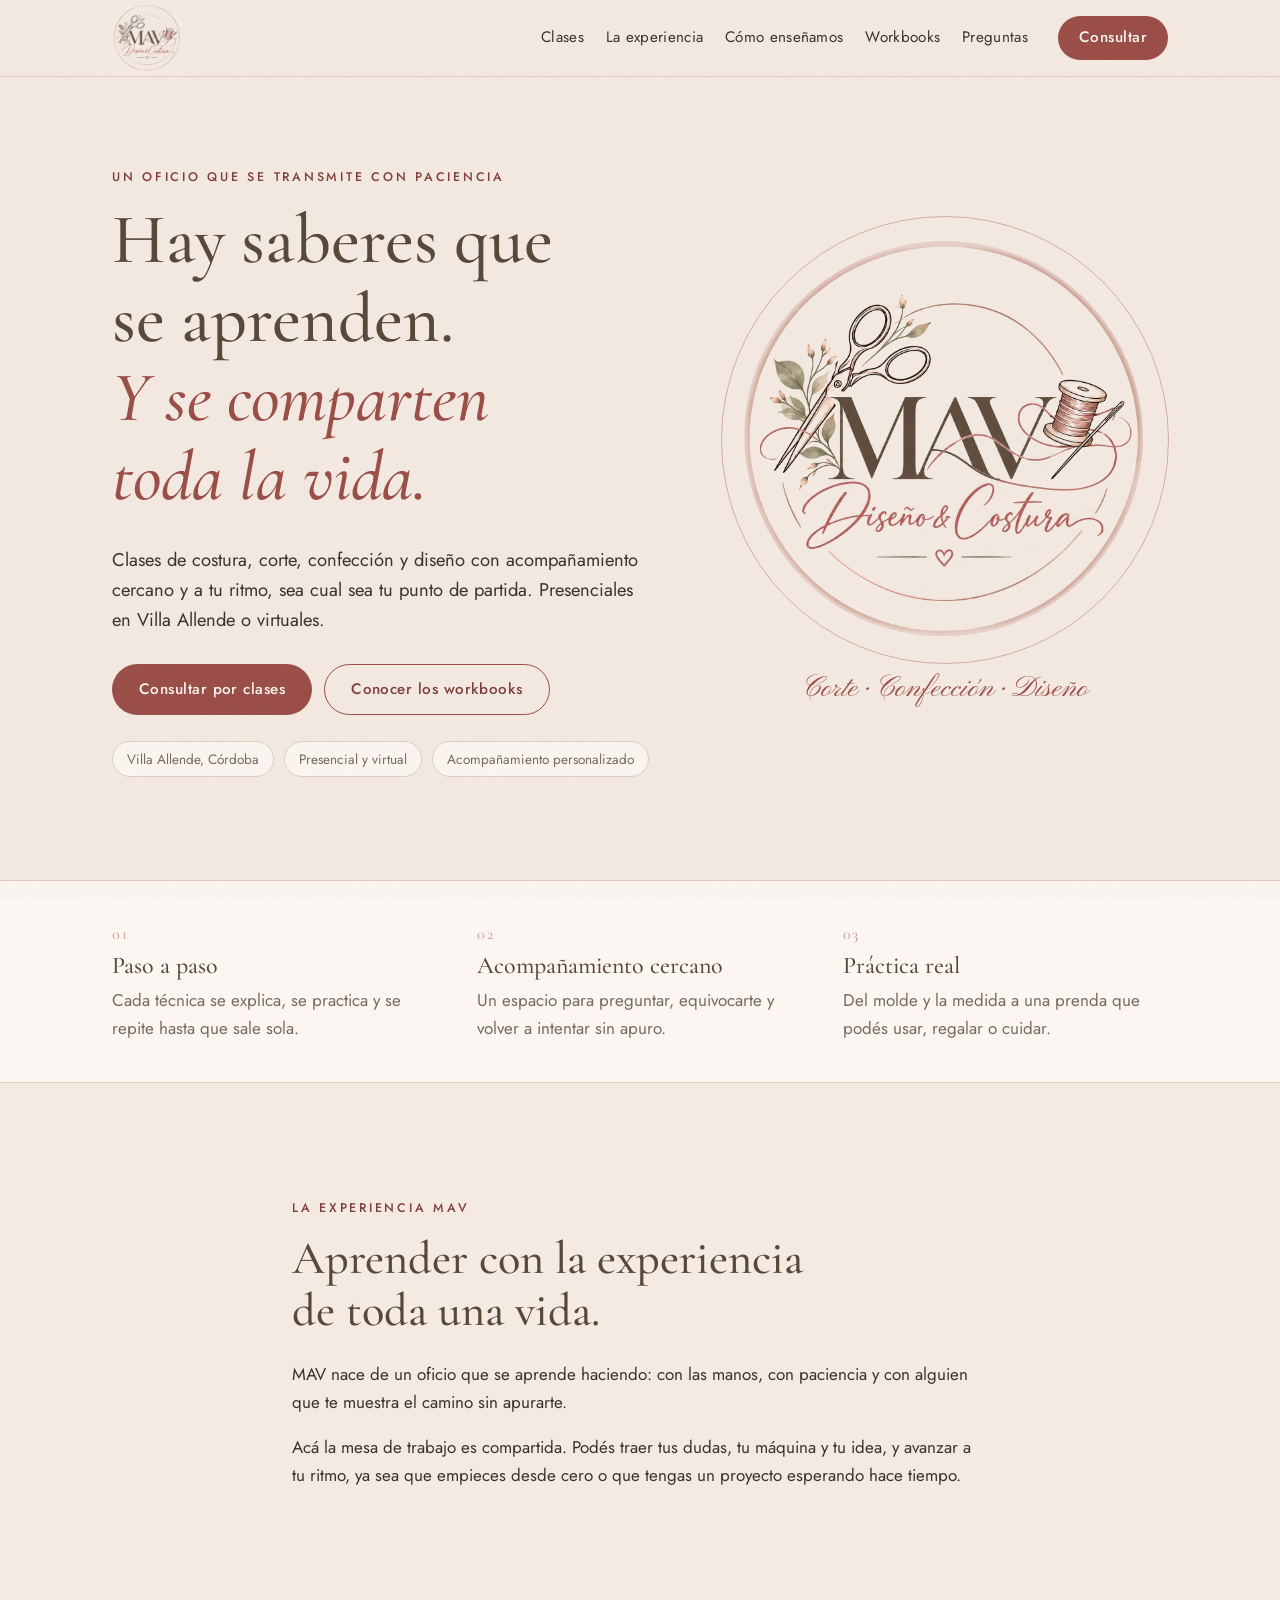
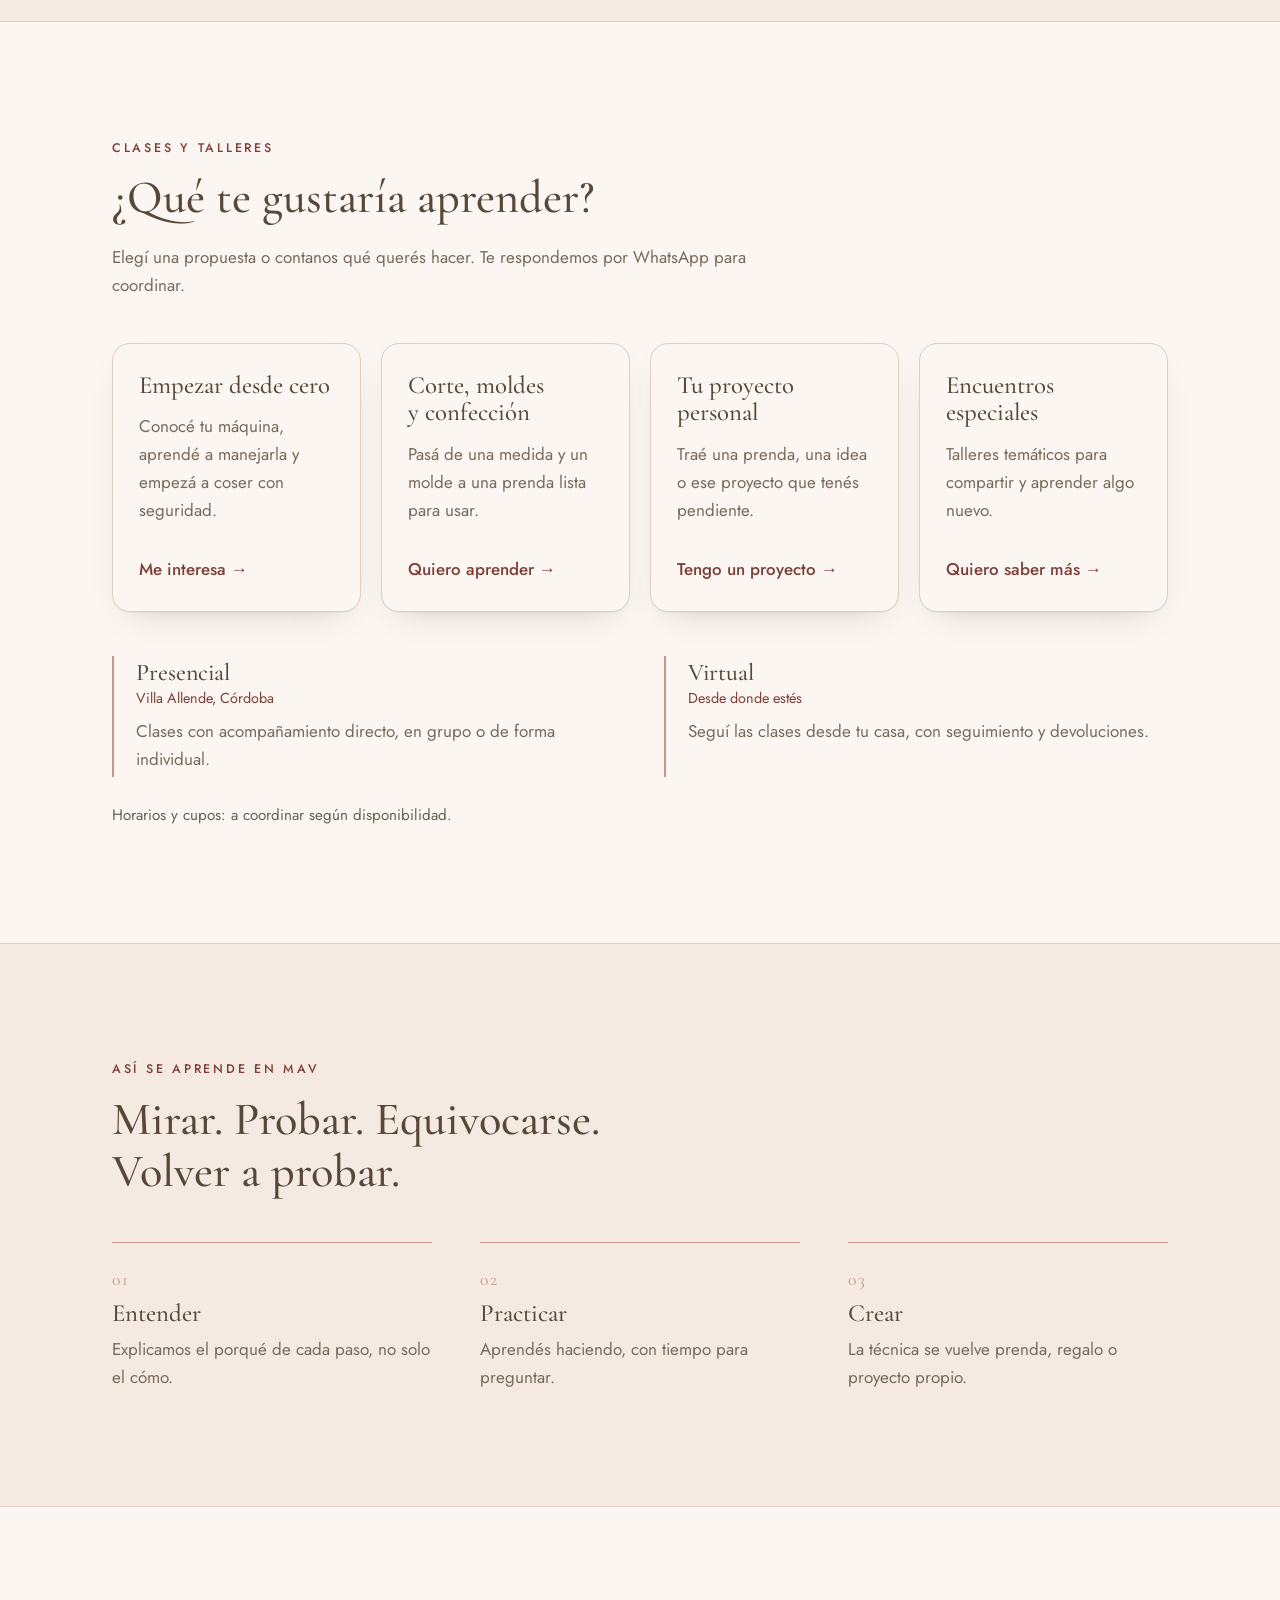
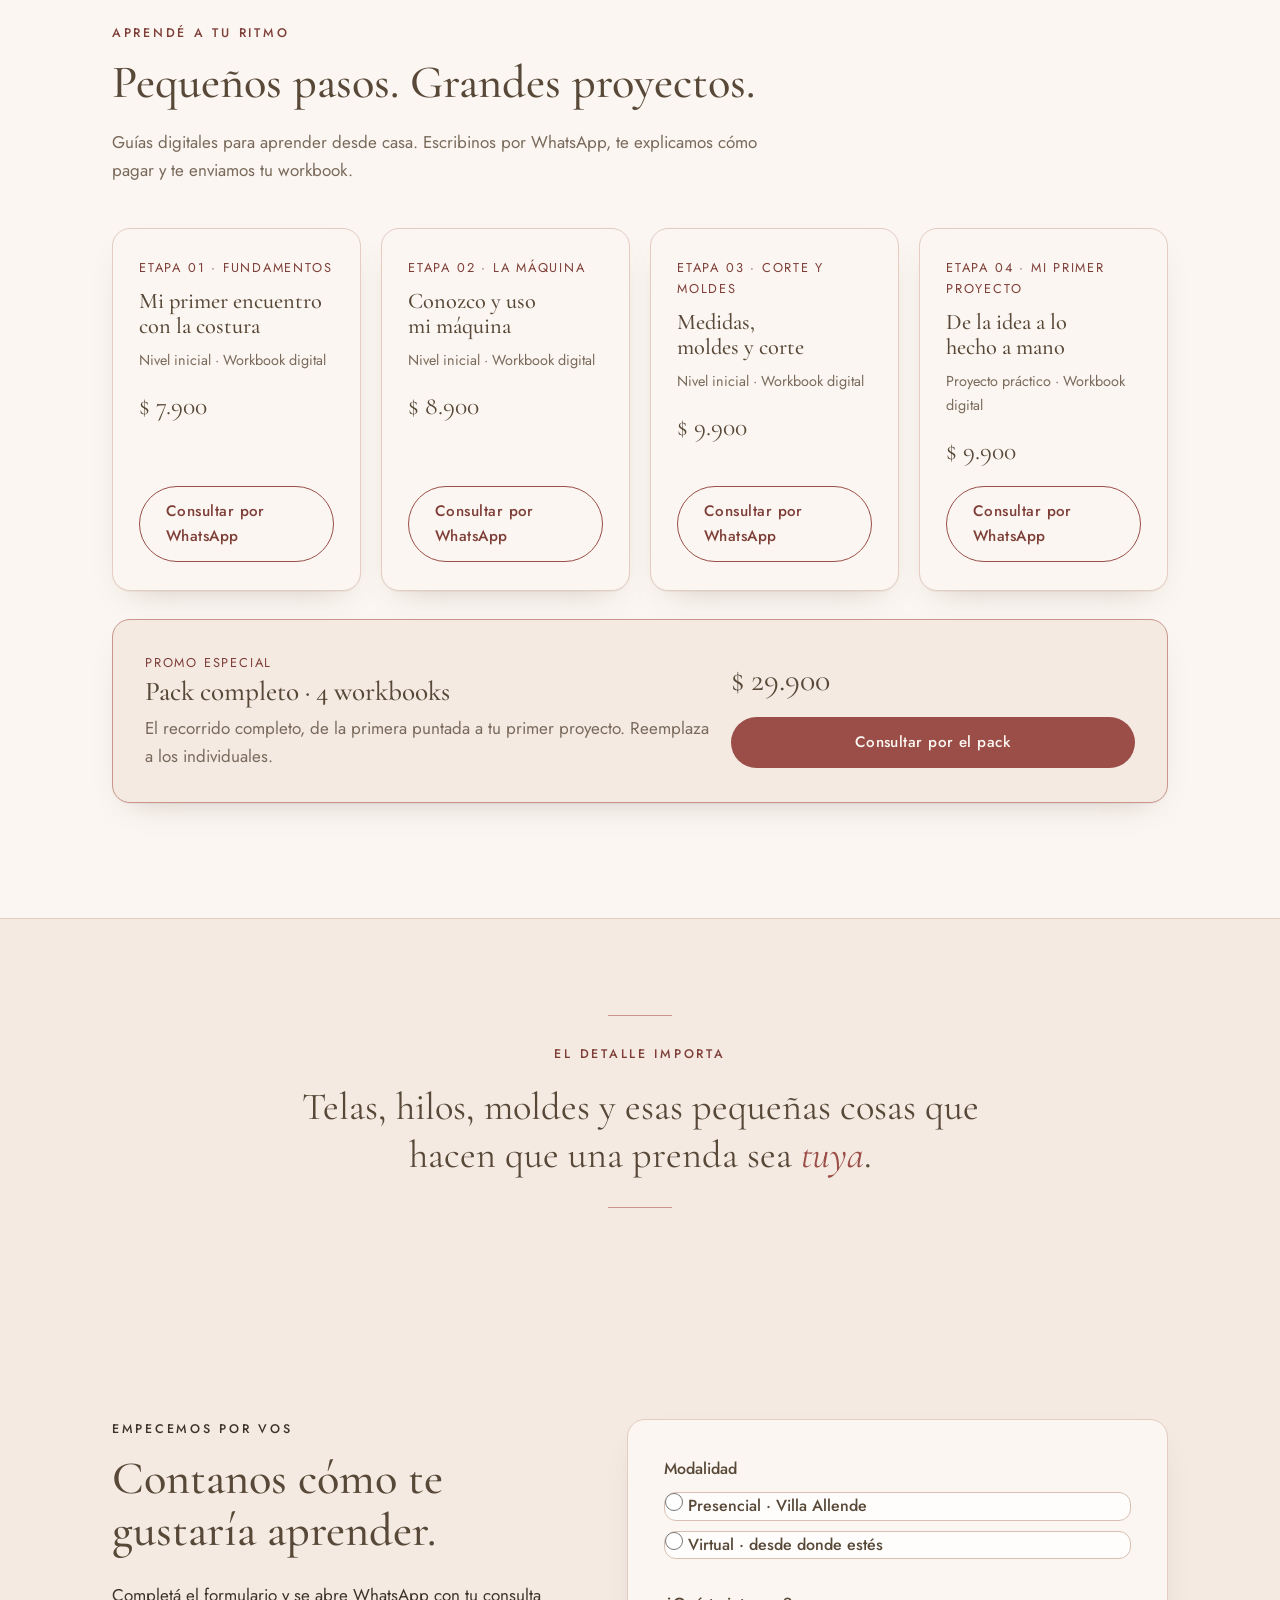
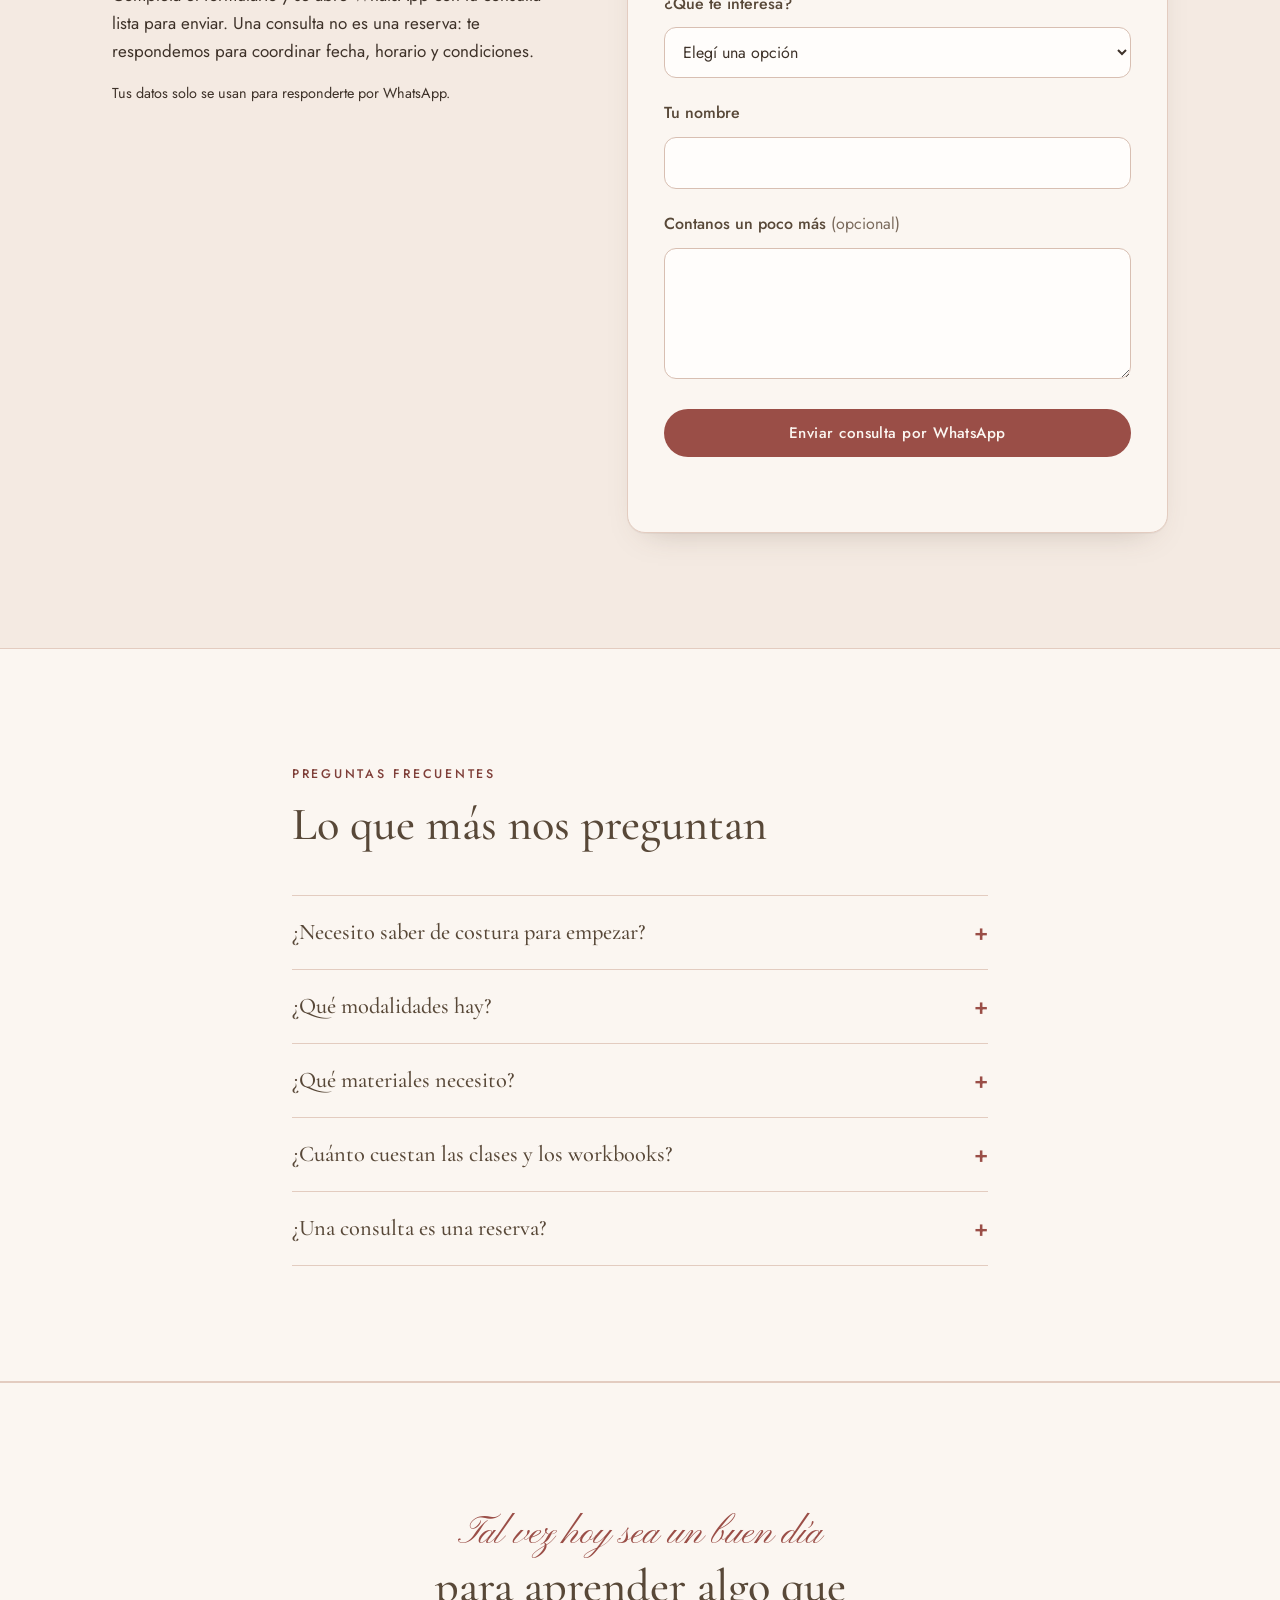
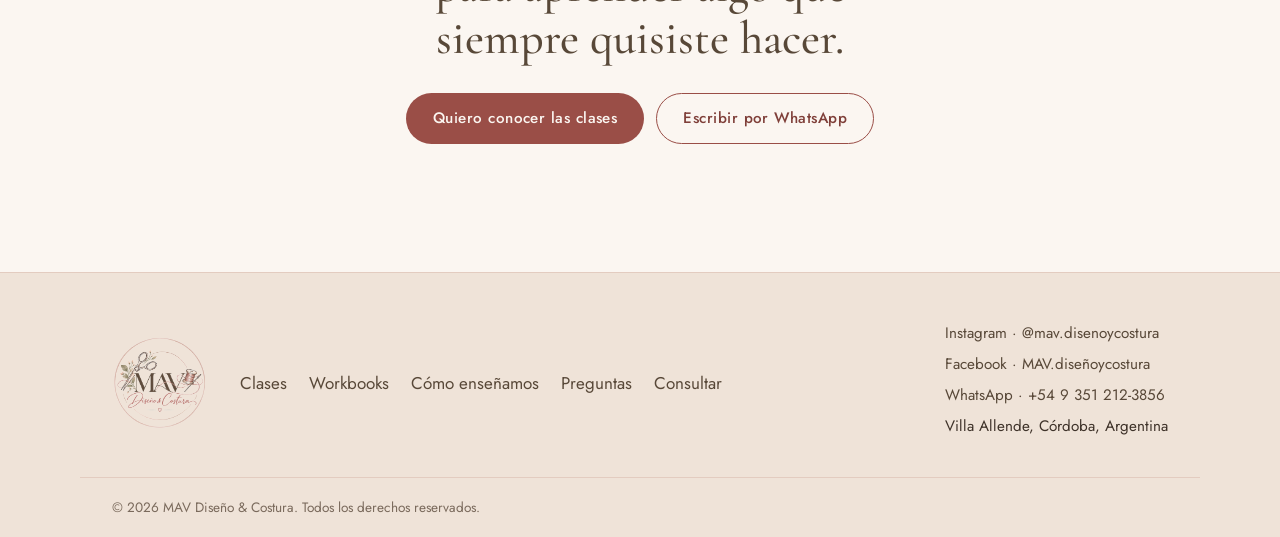
==== commit cba3a16d: "Workbooks: consulta por WhatsApp como paso intermedio - Botones de compra reemplazados por "Consulta" ====
--- a/index.html
+++ b/index.html
@@ -33,7 +33,6 @@
         <a href="#metodo">Cómo enseñamos</a>
         <a href="#workbooks">Workbooks</a>
         <a href="#faq">Preguntas</a>
-        <a class="btn btn-ghost btn-small" href="#carrito">Carrito <span id="cart-count"></span></a>
         <a class="btn btn-primary btn-small" href="#consultar">Consultar</a>
       </nav>
     </div>
@@ -173,13 +172,13 @@
       </div>
     </section>
 
-    <!-- WORKBOOKS · TIENDA -->
+    <!-- WORKBOOKS -->
     <section id="workbooks" class="section section-alt">
       <div class="container">
         <header class="section-head">
           <p class="eyebrow">Aprendé a tu ritmo</p>
           <h2>Pequeños pasos. Grandes proyectos.</h2>
-          <p>Guías digitales para aprender desde casa. Pagás con Mercado Pago y, al confirmarse el pago, podés descargar tus archivos al momento.</p>
+          <p>Guías digitales para aprender desde casa. Escribinos por WhatsApp, te explicamos cómo pagar y te enviamos tu workbook.</p>
         </header>
 
         <div class="cards cards-4">
@@ -188,28 +187,28 @@
             <h3>Mi primer encuentro con la costura</h3>
             <p class="level">Nivel inicial · Workbook digital</p>
             <p class="price">$ 7.900</p>
-            <button class="btn btn-ghost btn-block" type="button" data-add="w1">Agregar al carrito</button>
+            <a class="btn btn-ghost btn-block" href="https://wa.me/5493512123856?text=Hola%20MAV%21%20Quiero%20comprar%20el%20Workbook%2001%20%C2%B7%20Mi%20primer%20encuentro%20con%20la%20costura.%20%C2%BFMe%20pas%C3%A1s%20los%20pasos%20para%20pagarlo%3F" target="_blank" rel="noopener">Consultar por WhatsApp</a>
           </article>
           <article class="card workbook">
             <p class="stage">Etapa 02 · La máquina</p>
             <h3>Conozco y uso mi máquina</h3>
             <p class="level">Nivel inicial · Workbook digital</p>
             <p class="price">$ 8.900</p>
-            <button class="btn btn-ghost btn-block" type="button" data-add="w2">Agregar al carrito</button>
+            <a class="btn btn-ghost btn-block" href="https://wa.me/5493512123856?text=Hola%20MAV%21%20Quiero%20comprar%20el%20Workbook%2002%20%C2%B7%20Conozco%20y%20uso%20mi%20m%C3%A1quina.%20%C2%BFMe%20pas%C3%A1s%20los%20pasos%20para%20pagarlo%3F" target="_blank" rel="noopener">Consultar por WhatsApp</a>
           </article>
           <article class="card workbook">
             <p class="stage">Etapa 03 · Corte y moldes</p>
             <h3>Medidas, moldes y corte</h3>
             <p class="level">Nivel inicial · Workbook digital</p>
             <p class="price">$ 9.900</p>
-            <button class="btn btn-ghost btn-block" type="button" data-add="w3">Agregar al carrito</button>
+            <a class="btn btn-ghost btn-block" href="https://wa.me/5493512123856?text=Hola%20MAV%21%20Quiero%20comprar%20el%20Workbook%2003%20%C2%B7%20Medidas%2C%20moldes%20y%20corte.%20%C2%BFMe%20pas%C3%A1s%20los%20pasos%20para%20pagarlo%3F" target="_blank" rel="noopener">Consultar por WhatsApp</a>
           </article>
           <article class="card workbook">
             <p class="stage">Etapa 04 · Mi primer proyecto</p>
             <h3>De la idea a lo hecho a mano</h3>
             <p class="level">Proyecto práctico · Workbook digital</p>
             <p class="price">$ 9.900</p>
-            <button class="btn btn-ghost btn-block" type="button" data-add="w4">Agregar al carrito</button>
+            <a class="btn btn-ghost btn-block" href="https://wa.me/5493512123856?text=Hola%20MAV%21%20Quiero%20comprar%20el%20Workbook%2004%20%C2%B7%20De%20la%20idea%20a%20lo%20hecho%20a%20mano.%20%C2%BFMe%20pas%C3%A1s%20los%20pasos%20para%20pagarlo%3F" target="_blank" rel="noopener">Consultar por WhatsApp</a>
           </article>
         </div>
 
@@ -221,26 +220,9 @@
           </div>
           <div class="pack-buy">
             <p class="price">$ 29.900</p>
-            <button class="btn btn-primary btn-block" type="button" data-add="pack">Quiero el pack</button>
+            <a class="btn btn-primary btn-block" href="https://wa.me/5493512123856?text=Hola%20MAV%21%20Quiero%20comprar%20el%20Pack%20completo%20de%204%20workbooks.%20%C2%BFMe%20pas%C3%A1s%20los%20pasos%20para%20pagarlo%3F" target="_blank" rel="noopener">Consultar por el pack</a>
           </div>
         </article>
-      </div>
-    </section>
-
-    <!-- CARRITO -->
-    <section id="carrito" class="section">
-      <div class="container narrow">
-        <header class="section-head">
-          <p class="eyebrow">Tu compra</p>
-          <h2>Carrito</h2>
-        </header>
-        <div class="card cart">
-          <ul id="cart-items" class="cart-items"></ul>
-          <div class="cart-total"><span>Total</span><strong id="cart-total">$ 0</strong></div>
-          <button id="cart-pay" class="btn btn-primary btn-block" type="button" disabled>Pagar con Mercado Pago</button>
-          <p id="cart-msg" class="cart-msg" role="status" aria-live="polite"></p>
-          <p class="fine">Los precios están en pesos argentinos. El pago se procesa en Mercado Pago; MAV no guarda datos de tarjeta.</p>
-        </div>
       </div>
     </section>
 
@@ -368,6 +350,5 @@
   </footer>
 
   <script src="script.js"></script>
-  <script src="tienda.js"></script>
 </body>
 </html>
--- a/styles.css
+++ b/styles.css
@@ -325,13 +325,3 @@
 .pack .stage { font-size: .8rem; letter-spacing: .14em; text-transform: uppercase; color: var(--terracota-hover); margin: 0; }
 .pack-buy .price { font-family: var(--serif); font-size: 2rem; color: var(--cafe); margin: 0 0 10px; }
 @media (min-width: 800px) { .pack { grid-template-columns: 1.4fr 1fr; padding: 32px; } }
-
-.cart { padding: 24px; }
-.cart-items { list-style: none; margin: 0 0 12px; padding: 0; }
-.cart-items li { display: grid; grid-template-columns: 1fr auto auto; gap: 12px; align-items: center; padding: 12px 0; border-bottom: 1px dashed var(--linea); }
-.cart-empty { color: var(--taupe); display: block !important; }
-.cart-remove { background: none; border: 0; color: var(--terracota-hover); text-decoration: underline; cursor: pointer; font: inherit; padding: 6px; }
-.cart-total { display: flex; justify-content: space-between; align-items: baseline; font-family: var(--serif); font-size: 1.6rem; color: var(--cafe); margin: 16px 0; }
-.cart-msg { min-height: 1.4em; margin: 12px 0 0; color: var(--salvia); font-size: .95rem; }
-.cart-msg.err { color: #8a2f2a; }
-.btn:disabled { opacity: .5; cursor: not-allowed; }
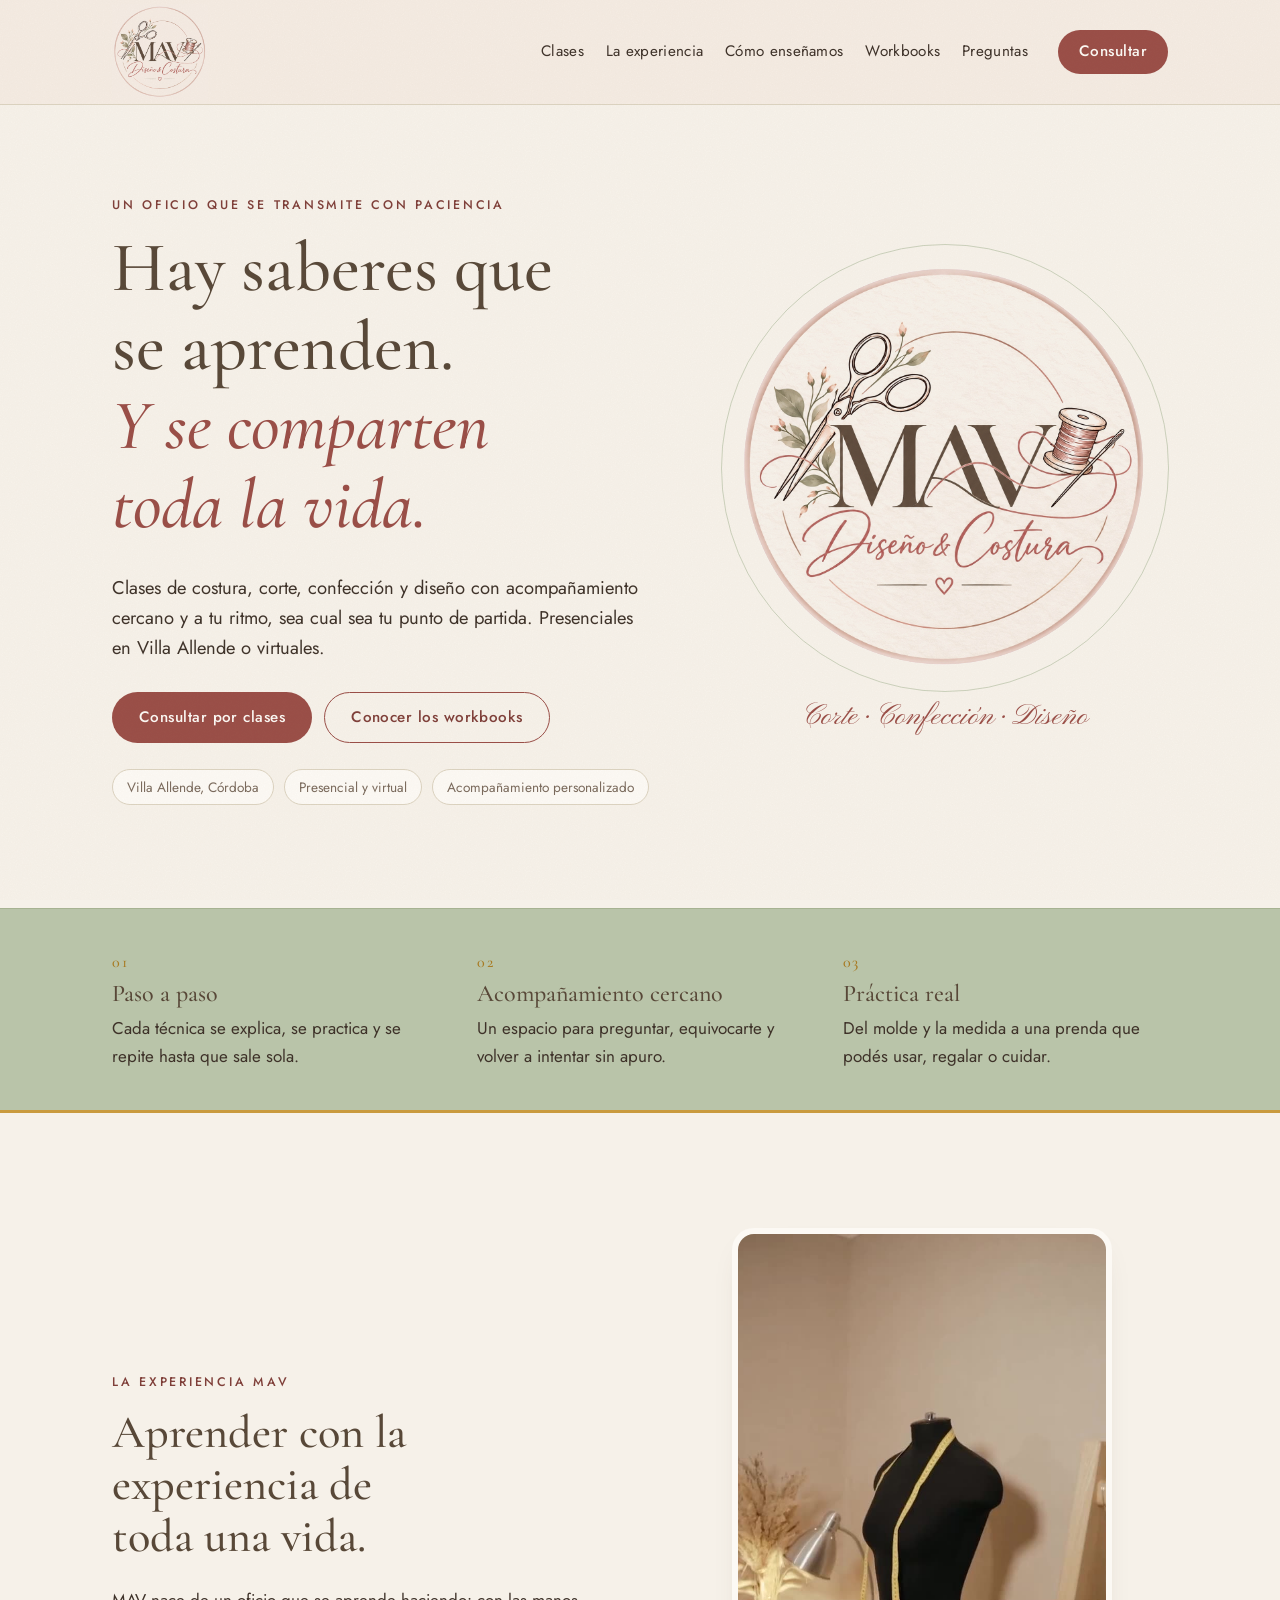
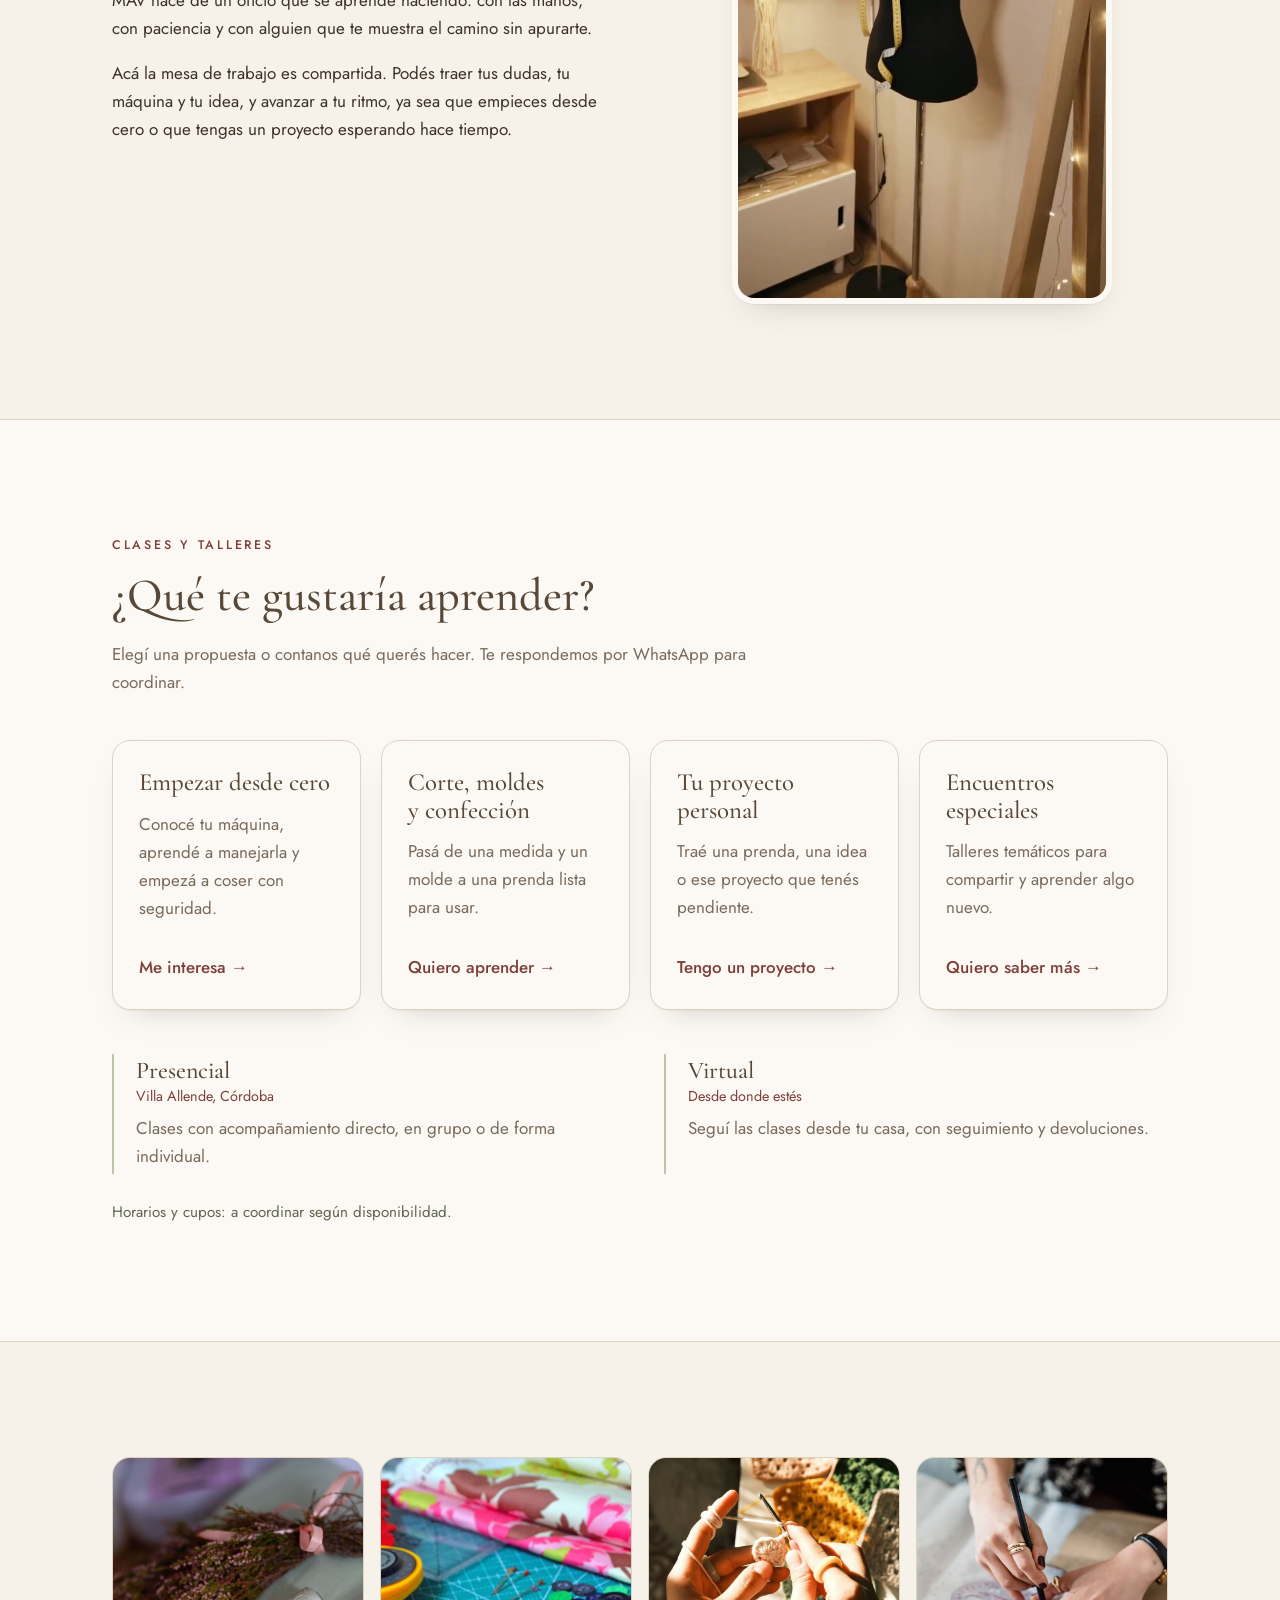
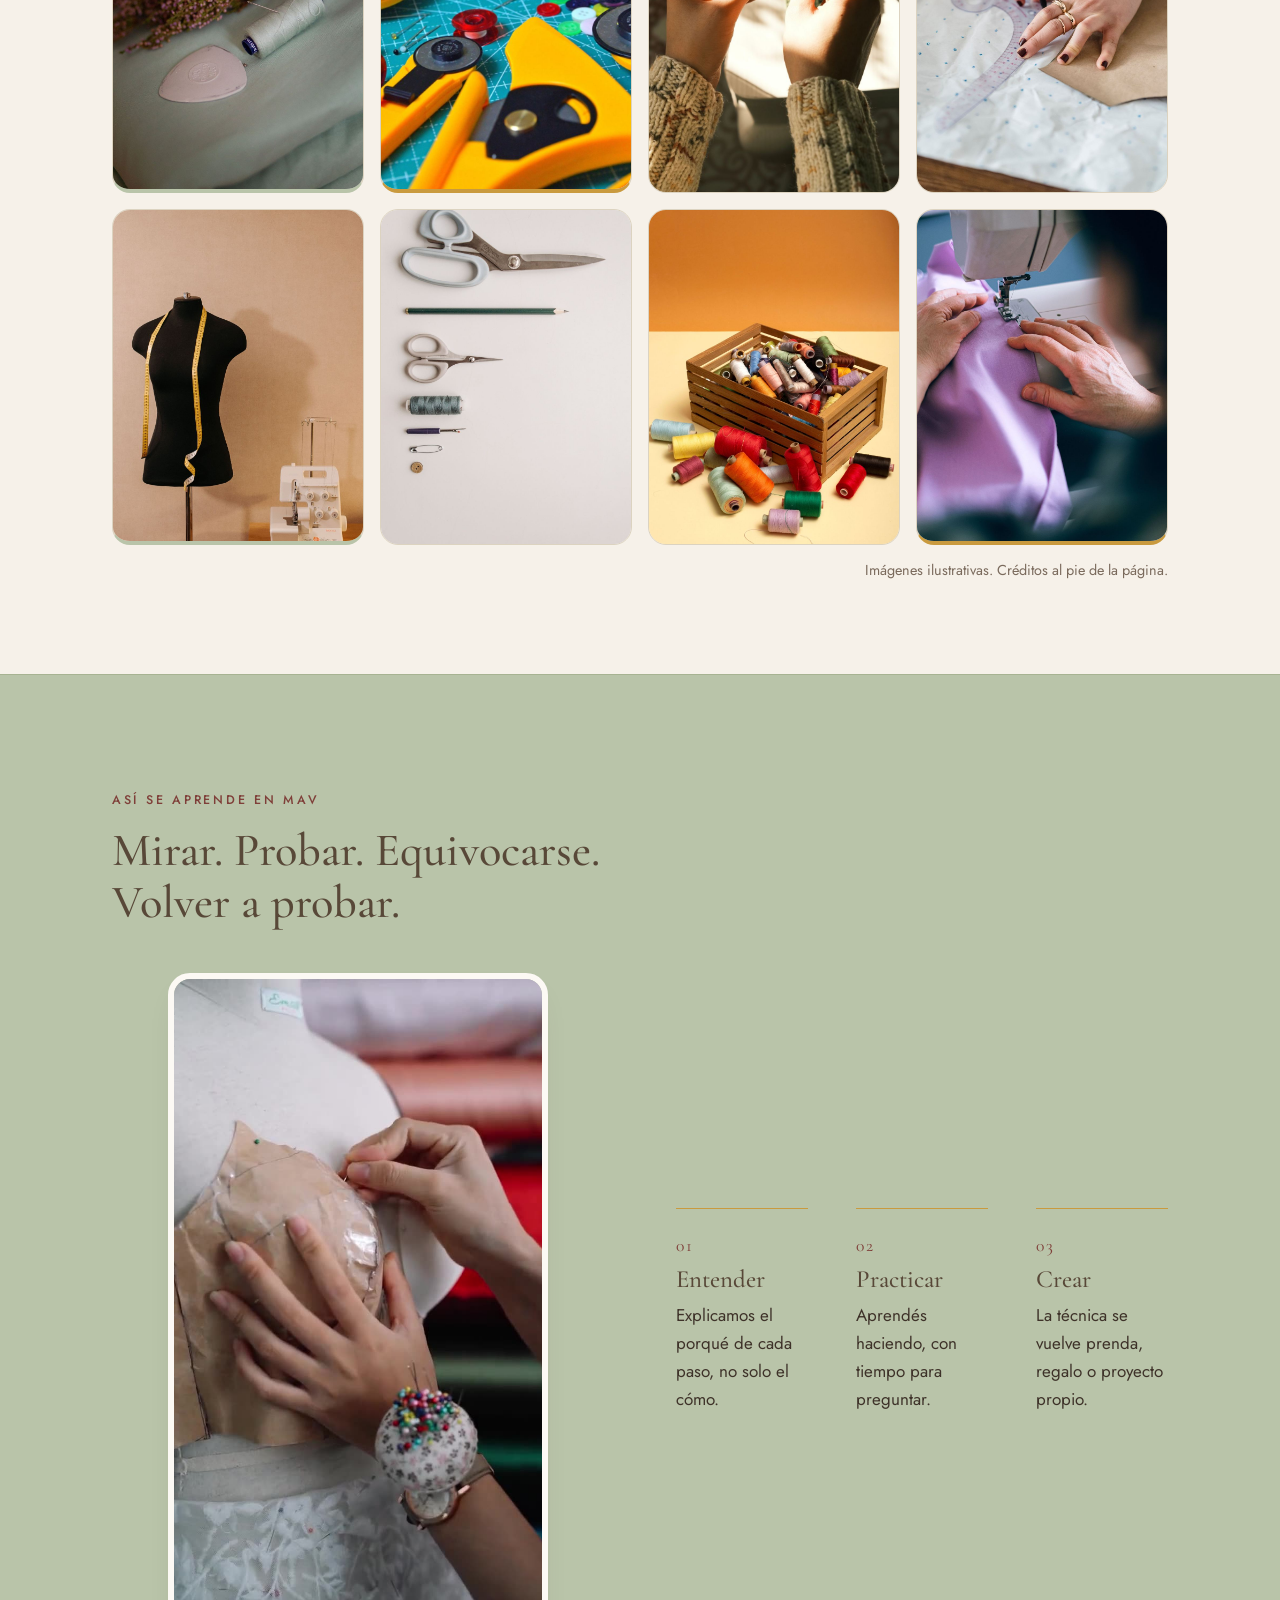
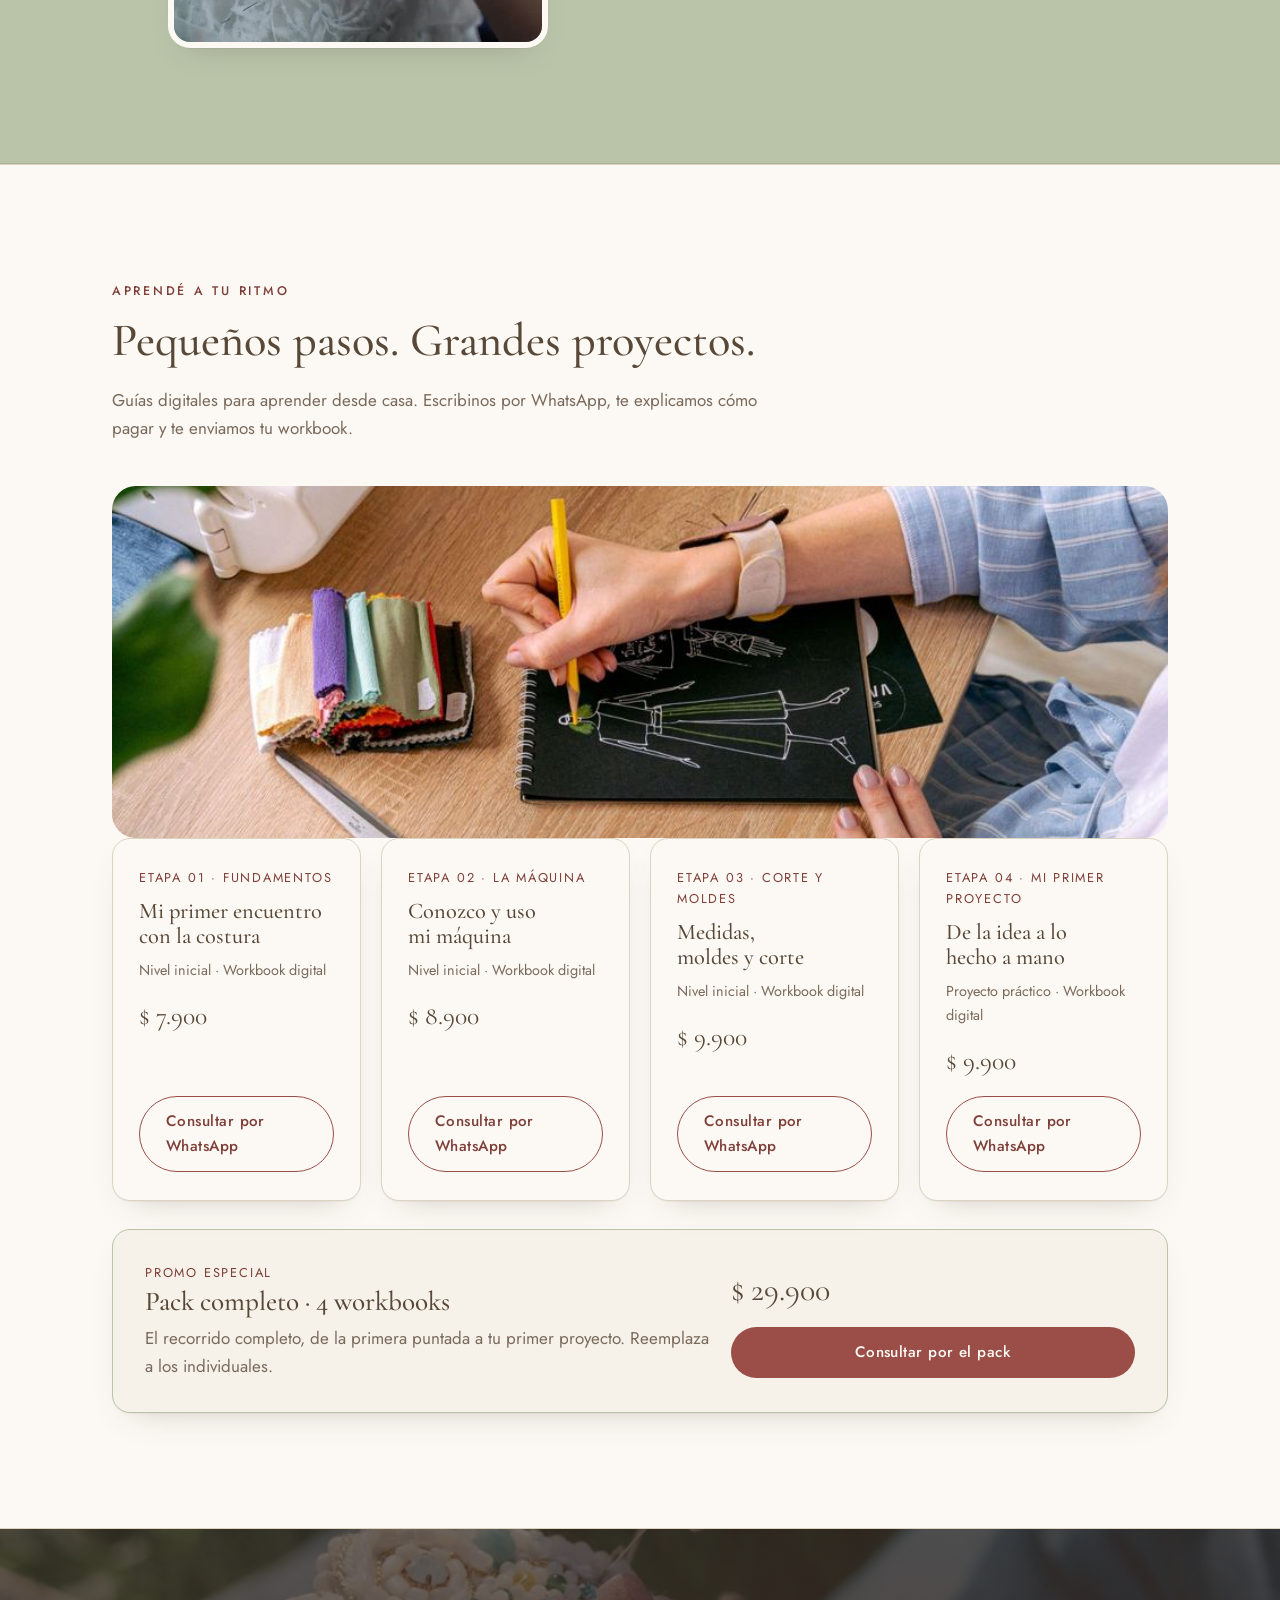
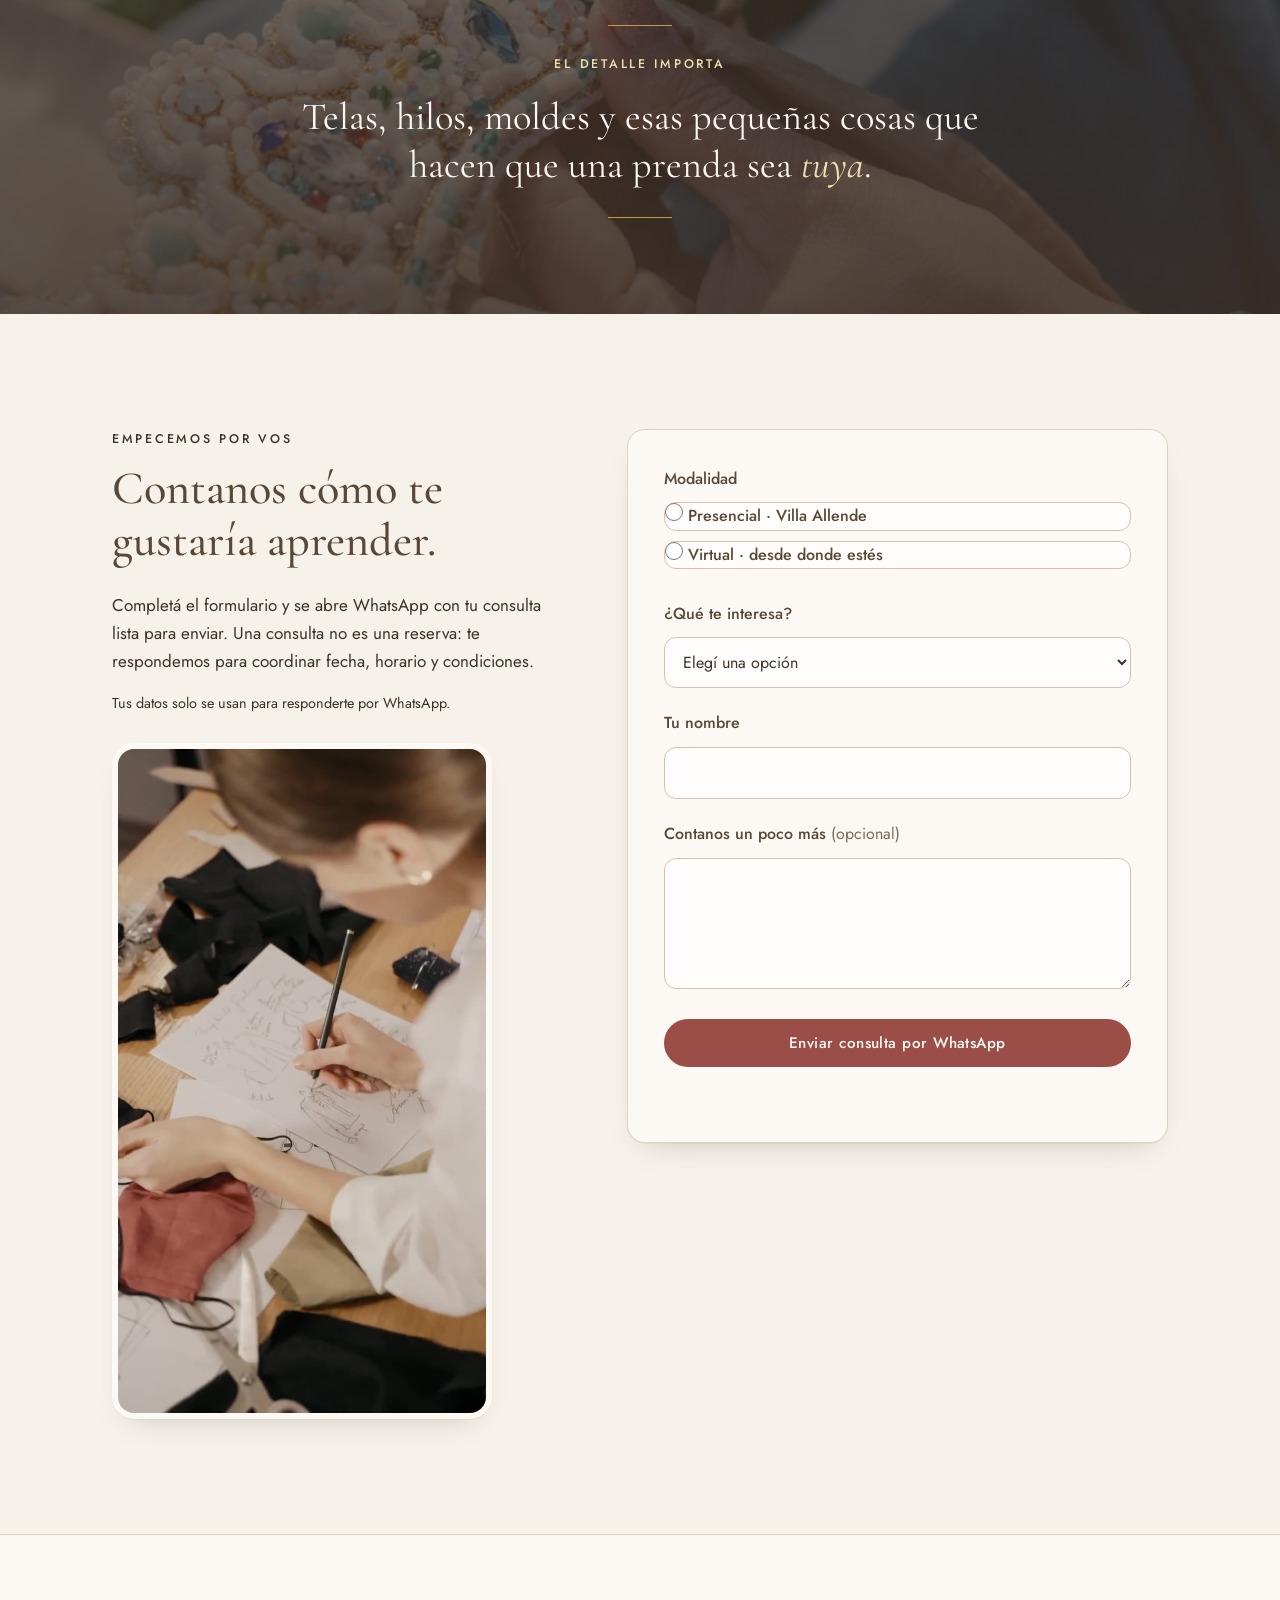
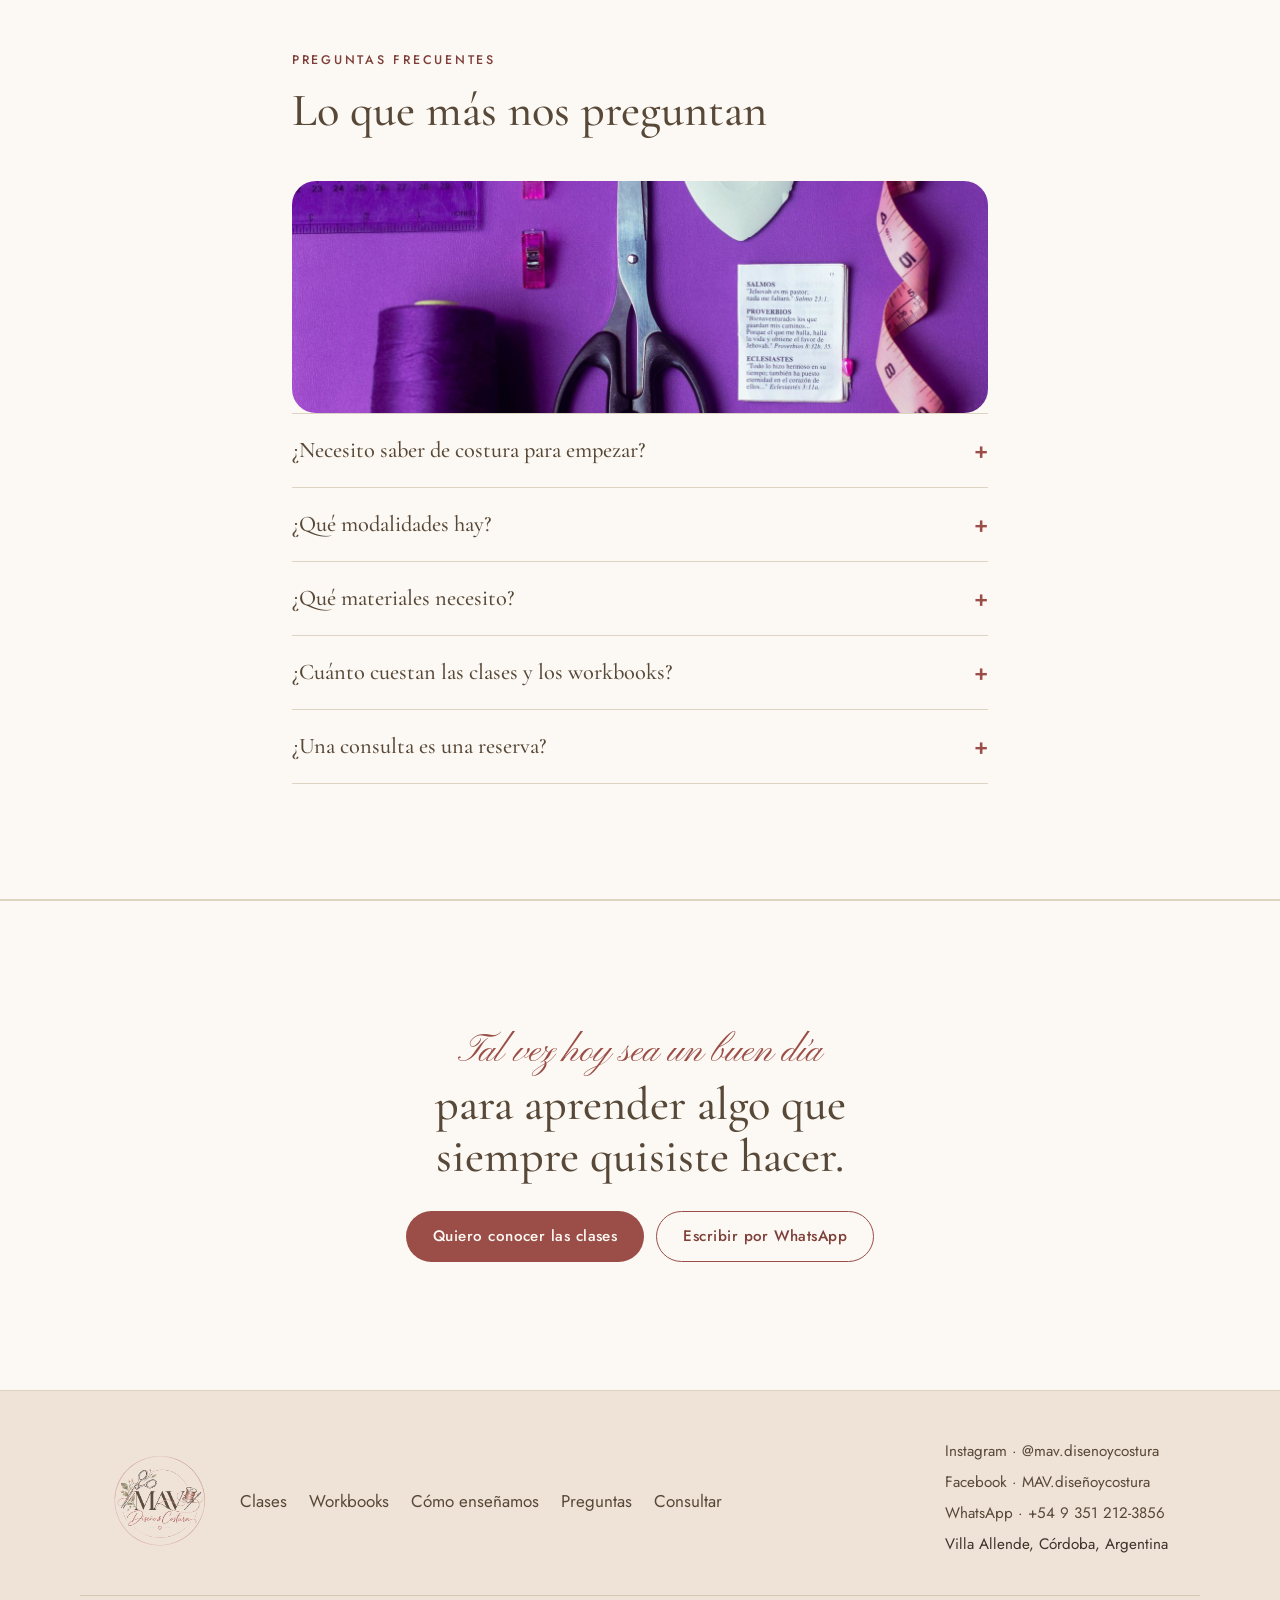
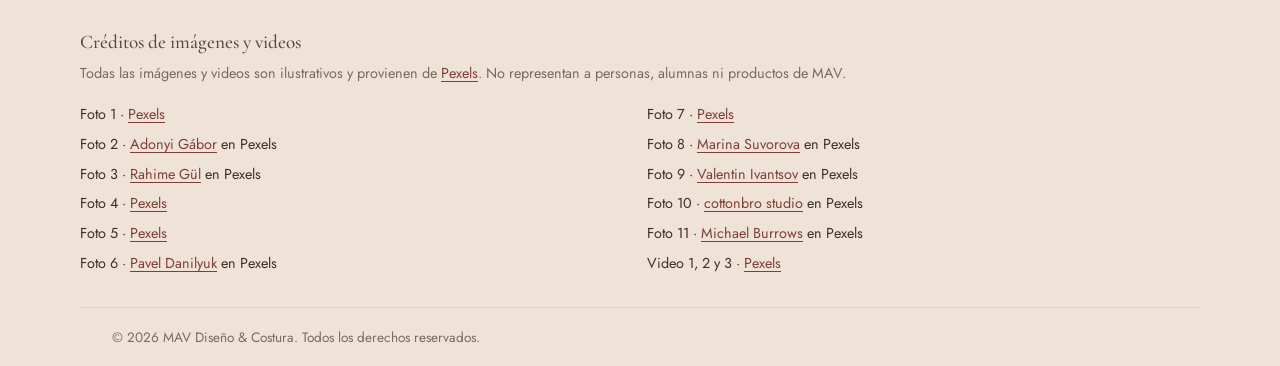
==== commit cba48fa2: "Estilo combinado: bloques salvia y ocre, fotos y videos con créditos - Bloques de sección en verde s" ====
--- a/index.html
+++ b/index.html
@@ -67,7 +67,7 @@
     </section>
 
     <!-- PROPUESTA -->
-    <section class="values" aria-label="Nuestra propuesta">
+    <section class="values bloque-salvia" aria-label="Nuestra propuesta">
       <div class="container values-grid">
         <article class="value">
           <span class="value-num" aria-hidden="true">01</span>
@@ -89,11 +89,16 @@
 
     <!-- EXPERIENCIA -->
     <section id="experiencia" class="section">
-      <div class="container narrow">
-        <p class="eyebrow">La experiencia MAV</p>
-        <h2>Aprender con la experiencia de toda una vida.</h2>
-        <p>MAV nace de un oficio que se aprende haciendo: con las manos, con paciencia y con alguien que te muestra el camino sin apurarte.</p>
-        <p>Acá la mesa de trabajo es compartida. Podés traer tus dudas, tu máquina y tu idea, y avanzar a tu ritmo, ya sea que empieces desde cero o que tengas un proyecto esperando hace tiempo.</p>
+      <div class="container split">
+        <div>
+          <p class="eyebrow">La experiencia MAV</p>
+          <h2>Aprender con la experiencia de toda una vida.</h2>
+          <p>MAV nace de un oficio que se aprende haciendo: con las manos, con paciencia y con alguien que te muestra el camino sin apurarte.</p>
+          <p>Acá la mesa de trabajo es compartida. Podés traer tus dudas, tu máquina y tu idea, y avanzar a tu ritmo, ya sea que empieces desde cero o que tengas un proyecto esperando hace tiempo.</p>
+        </div>
+        <figure class="video-card">
+          <video src="assets/videos/video-01.mp4" poster="assets/videos/video-01-poster.jpg" muted loop playsinline preload="metadata" aria-label="Video ilustrativo: medición de un maniquí con cinta métrica"></video>
+        </figure>
       </div>
     </section>
 
@@ -145,13 +150,34 @@
       </div>
     </section>
 
+    <!-- GALERÍA -->
+    <section class="section galeria-section" aria-label="El oficio en imágenes">
+      <div class="container">
+        <div class="galeria">
+          <figure><img src="assets/fotos/foto-01.jpg" alt="Ramo de brezo con cinta rosa sobre tela verde salvia, con un carrete de hilo y un alfiler" loading="lazy" width="933" height="1400"></figure>
+          <figure><img src="assets/fotos/foto-02.jpg" alt="Herramientas de corte, botones e hilos sobre una base de corte verde" loading="lazy" width="1400" height="930"></figure>
+          <figure><img src="assets/fotos/foto-03.jpg" alt="Manos tejiendo a crochet con luz cálida de sol" loading="lazy" width="788" height="1400"></figure>
+          <figure><img src="assets/fotos/foto-05.jpg" alt="Manos trazando un patrón con regla curva sobre papel de moldería" loading="lazy" width="933" height="1400"></figure>
+          <figure><img src="assets/fotos/foto-06.jpg" alt="Maniquí negro con cinta métrica amarilla junto a una overlock blanca" loading="lazy" width="935" height="1400"></figure>
+          <figure><img src="assets/fotos/foto-07.jpg" alt="Tijeras, lápiz, hilo y botón ordenados sobre fondo claro" loading="lazy" width="935" height="1400"></figure>
+          <figure><img src="assets/fotos/foto-09.jpg" alt="Caja de madera con carretes de hilo de colores" loading="lazy" width="933" height="1400"></figure>
+          <figure><img src="assets/fotos/foto-10.jpg" alt="Manos cosiendo una tela lila a máquina" loading="lazy" width="933" height="1400"></figure>
+        </div>
+        <p class="fine foto-nota">Imágenes ilustrativas. Créditos al pie de la página.</p>
+      </div>
+    </section>
+
     <!-- MÉTODO -->
-    <section id="metodo" class="section">
+    <section id="metodo" class="section bloque-salvia">
       <div class="container">
         <header class="section-head">
           <p class="eyebrow">Así se aprende en MAV</p>
           <h2>Mirar. Probar. Equivocarse. Volver a probar.</h2>
         </header>
+        <div class="split">
+        <figure class="video-card">
+          <video src="assets/videos/video-02.mp4" poster="assets/videos/video-02-poster.jpg" muted loop playsinline preload="metadata" aria-label="Video ilustrativo: alfileres y tela sobre un molde"></video>
+        </figure>
         <ol class="steps">
           <li class="step">
             <span class="step-num">01</span>
@@ -169,6 +195,7 @@
             <p>La técnica se vuelve prenda, regalo o proyecto propio.</p>
           </li>
         </ol>
+        </div>
       </div>
     </section>
 
@@ -180,6 +207,9 @@
           <h2>Pequeños pasos. Grandes proyectos.</h2>
           <p>Guías digitales para aprender desde casa. Escribinos por WhatsApp, te explicamos cómo pagar y te enviamos tu workbook.</p>
         </header>
+        <figure class="banner-foto banner-corto">
+          <img src="assets/fotos/foto-11.jpg" alt="Manos dibujando un vestido sobre un cuaderno negro, con lápiz amarillo" loading="lazy" style="object-position: 50% 45%">
+        </figure>
 
         <div class="cards cards-4">
           <article class="card workbook">
@@ -227,8 +257,10 @@
     </section>
 
     <!-- DETALLE -->
-    <section class="quote-band">
-      <div class="container narrow">
+    <section class="quote-band banner-foto">
+      <img class="banner-img" src="assets/fotos/foto-08.jpg" alt="" loading="lazy" aria-hidden="true">
+      <div class="banner-velo" aria-hidden="true"></div>
+      <div class="container narrow banner-texto">
         <p class="eyebrow">El detalle importa</p>
         <p class="quote">Telas, hilos, moldes y esas pequeñas cosas que hacen que una prenda sea <em>tuya</em>.</p>
       </div>
@@ -242,6 +274,9 @@
           <h2>Contanos cómo te gustaría aprender.</h2>
           <p>Completá el formulario y se abre WhatsApp con tu consulta lista para enviar. Una consulta no es una reserva: te respondemos para coordinar fecha, horario y condiciones.</p>
           <p class="fine">Tus datos solo se usan para responderte por WhatsApp.</p>
+          <figure class="video-card video-card-chico">
+            <video src="assets/videos/video-03.mp4" poster="assets/videos/video-03-poster.jpg" muted loop playsinline preload="metadata" aria-label="Video ilustrativo: diseño de moldes con lápiz sobre papel"></video>
+          </figure>
         </div>
 
         <form id="consulta-form" class="form" novalidate>
@@ -288,6 +323,9 @@
           <p class="eyebrow">Preguntas frecuentes</p>
           <h2>Lo que más nos preguntan</h2>
         </header>
+        <figure class="banner-foto banner-corto">
+          <img src="assets/fotos/foto-04.jpg" alt="Herramientas de costura moradas y rosas sobre fondo violeta: tijeras, cinta métrica y una regla" loading="lazy" style="object-position: 50% 50%">
+        </figure>
         <div class="faq">
           <details>
             <summary>¿Necesito saber de costura para empezar?</summary>
@@ -346,6 +384,24 @@
         <p>Villa Allende, Córdoba, Argentina</p>
       </div>
     </div>
+    <section class="creditos container" aria-labelledby="creditos-titulo">
+      <h2 id="creditos-titulo">Créditos de imágenes y videos</h2>
+      <p class="fine">Todas las imágenes y videos son ilustrativos y provienen de <a href="https://www.pexels.com" target="_blank" rel="noopener">Pexels</a>. No representan a personas, alumnas ni productos de MAV.</p>
+      <ul>
+        <li>Foto 1 · <a href="https://www.pexels.com" target="_blank" rel="noopener">Pexels</a></li>
+        <li>Foto 2 · <a href="https://www.pexels.com/es-es/foto/lote-de-herramientas-de-medicion-amarillas-1409221/" target="_blank" rel="noopener">Adonyi Gábor</a> en Pexels</li>
+        <li>Foto 3 · <a href="https://www.pexels.com/es-es/foto/primer-plano-de-manos-tejiendo-al-sol-calido-29889872/" target="_blank" rel="noopener">Rahime Gül</a> en Pexels</li>
+        <li>Foto 4 · <a href="https://www.pexels.com" target="_blank" rel="noopener">Pexels</a></li>
+        <li>Foto 5 · <a href="https://www.pexels.com" target="_blank" rel="noopener">Pexels</a></li>
+        <li>Foto 6 · <a href="https://www.pexels.com/es-es/foto/un-maniqui-y-una-maquina-de-coser-6461323/" target="_blank" rel="noopener">Pavel Danilyuk</a> en Pexels</li>
+        <li>Foto 7 · <a href="https://www.pexels.com" target="_blank" rel="noopener">Pexels</a></li>
+        <li>Foto 8 · <a href="https://www.pexels.com/es-es/foto/bordados-intrincados-a-mano-sobre-tela-para-exteriores-37756728/" target="_blank" rel="noopener">Marina Suvorova</a> en Pexels</li>
+        <li>Foto 9 · <a href="https://www.pexels.com/es-es/foto/bobinas-de-hilo-de-colores-en-caja-de-madera-40217026/" target="_blank" rel="noopener">Valentin Ivantsov</a> en Pexels</li>
+        <li>Foto 10 · <a href="https://www.pexels.com/es-es/foto/persona-cosiendo-a-maquina-de-coser-blanca-4622206/" target="_blank" rel="noopener">cottonbro studio</a> en Pexels</li>
+        <li>Foto 11 · <a href="https://www.pexels.com/es-es/foto/ligero-mujer-arte-escritorio-7147587/" target="_blank" rel="noopener">Michael Burrows</a> en Pexels</li>
+        <li>Video 1, 2 y 3 · <a href="https://www.pexels.com" target="_blank" rel="noopener">Pexels</a></li>
+      </ul>
+    </section>
     <div class="container copy">© 2026 MAV Diseño &amp; Costura. Todos los derechos reservados.</div>
   </footer>
 
--- a/styles.css
+++ b/styles.css
@@ -1,13 +1,15 @@
 /* MAV Diseño & Costura — paleta tomada del logo oficial */
 :root {
-  --marfil: #F4EAE2;          /* fondo: crudo/marfil del logo */
-  --marfil-claro: #FBF6F1;    /* tarjetas y secciones alternas */
-  --linea: #E3CCC0;           /* bordes suaves (rosa empolvado) */
+  --marfil: #F6F1E9;          /* fondo: crudo más neutro, menos rosado */
+  --marfil-claro: #FCF9F4;    /* tarjetas y secciones alternas */
+  --linea: #DCD3C0;           /* bordes suaves (beige verdoso) */
+  --salvia-claro: #B9C4A9;    /* verde salvia de las fotos: bloques y filetes */
+  --ocre: #C99A3E;            /* acento dinámico: destacados y hover */
   --cafe: #584838;            /* títulos: marrón del "MAV" */
   --texto: #3E3229;           /* texto corrido: marrón oscuro cálido */
   --terracota: #9A4E47;       /* botones y acentos (contraste AA sobre marfil) */
   --terracota-hover: #7F3F39;
-  --rosa: #C9958C;            /* filetes y detalles decorativos */
+  --rosa: #B9C4A9;            /* filetes y detalles decorativos (ahora salvia claro) */
   --taupe: #7A6A5C;           /* texto secundario */
   --salvia: #5F6650;          /* estados y notas (salvia oscuro) */
 
@@ -109,12 +111,12 @@
   backdrop-filter: saturate(1.1) blur(8px);
   border-bottom: 1px solid var(--linea);
 }
-.header-inner { display: flex; align-items: center; justify-content: space-between; min-height: 76px; }
+.header-inner { display: flex; align-items: center; justify-content: space-between; min-height: 84px; }
 
 .brand { display: inline-flex; align-items: center; }
 /* El logo se muestra sin modificar. El modo "darken" solo oculta el fondo blanco del JPG
    sobre el marfil de la web; el dibujo del logo no cambia. */
-.brand-logo { width: 62px; height: 62px; mix-blend-mode: darken; }
+.brand-logo { width: 76px; height: 76px; mix-blend-mode: darken; }
 
 .menu-toggle {
   position: relative; width: 48px; height: 48px; border: 0; background: transparent; cursor: pointer; border-radius: 12px;
@@ -143,7 +145,8 @@
 .site-nav .btn { margin-top: 12px; }
 
 @media (min-width: 900px) {
-  .brand-logo { width: 70px; height: 70px; }
+  .header-inner { min-height: 104px; }
+  .brand-logo { width: 96px; height: 96px; }
   .menu-toggle { display: none; }
   .site-nav {
     display: flex; position: static; flex-direction: row; align-items: center; gap: 22px;
@@ -299,6 +302,64 @@
 .closing { padding: clamp(72px, 10vw, 128px) 0; text-align: center; background: var(--marfil-claro); border-top: 1px solid var(--linea); }
 .closing h2 { max-width: 16em; margin-inline: auto; }
 
+/* ===== Estilo combinado: base cálida + salvia y ocre + fotos y videos ===== */
+.bloque-salvia { background: var(--salvia-claro); border-block: 1px solid #A7B392; }
+.bloque-salvia h2, .bloque-salvia h3, .bloque-salvia .step-num { color: var(--cafe); }
+.bloque-salvia p, .bloque-salvia .step p { color: var(--texto); }
+.bloque-salvia .step { border-top-color: var(--ocre); }
+.bloque-salvia .step-num, .bloque-salvia .eyebrow { color: var(--terracota-hover); }
+.values .value-num { color: #A87A22; font-weight: 500; }
+.values { border-bottom: 3px solid var(--ocre); }
+
+.split { display: grid; gap: 40px; align-items: center; }
+@media (min-width: 900px) { .split { grid-template-columns: 1fr 1fr; gap: 72px; } }
+
+.video-card { margin: 0; }
+.video-card video {
+  display: block; width: 100%; height: auto; aspect-ratio: 9 / 16; object-fit: cover;
+  border-radius: 22px; background: var(--linea); box-shadow: var(--sombra);
+  border: 6px solid var(--marfil-claro);
+}
+.video-card-chico { margin-top: 28px; max-width: 280px; }
+@media (min-width: 900px) { .video-card { max-width: 380px; justify-self: center; } }
+
+.galeria { display: grid; grid-template-columns: repeat(2, 1fr); gap: 12px; }
+.galeria figure { margin: 0; }
+.galeria img {
+  width: 100%; height: 100%; aspect-ratio: 3 / 4; object-fit: cover; display: block;
+  border-radius: 18px; border: 1px solid var(--linea);
+}
+.galeria figure:nth-child(3n+2) img { border-bottom: 4px solid var(--ocre); }
+.galeria figure:nth-child(4n+1) img { border-bottom: 4px solid var(--salvia-claro); }
+@media (min-width: 900px) { .galeria { grid-template-columns: repeat(4, 1fr); gap: 16px; } }
+.foto-nota { margin-top: 14px; text-align: right; }
+.galeria-section { padding-bottom: clamp(48px, 6vw, 80px); }
+
+.banner-foto { position: relative; overflow: hidden; margin: 0; isolation: isolate; }
+.banner-corto { margin-top: 40px; border-radius: 24px; aspect-ratio: 21 / 9; }
+.banner-corto img { width: 100%; height: 100%; object-fit: cover; display: block; }
+.banner-foto .banner-img {
+  position: absolute; inset: 0; width: 100%; height: 100%; object-fit: cover; z-index: -2;
+}
+.banner-velo {
+  position: absolute; inset: 0; z-index: -1;
+  background: linear-gradient(180deg, rgba(62, 50, 41, .72), rgba(62, 50, 41, .86));
+}
+.quote-band.banner-foto { background: var(--cafe); }
+.quote-band.banner-foto::before, .quote-band.banner-foto::after { background: var(--ocre); }
+.quote-band.banner-foto .eyebrow { color: #F3DDB0; }
+.quote-band.banner-foto .quote { color: #FBF6F1; }
+.quote-band.banner-foto .quote em { color: #F3DDB0; }
+.banner-texto { position: relative; }
+@media (min-width: 700px) { .banner-corto { aspect-ratio: 21 / 7; } }
+
+.creditos { padding: 36px 0 28px; border-top: 1px solid #D6C9B4; }
+.creditos h2 { font-size: 1.2rem; margin-bottom: 8px; color: var(--cafe); }
+.creditos ul { list-style: none; padding: 0; margin: 12px 0 0; columns: 1; font-size: .9rem; }
+.creditos li { padding: 3px 0; }
+@media (min-width: 700px) { .creditos ul { columns: 2; } }
+.creditos a { color: var(--terracota-hover); }
+
 /* Footer */
 .site-footer { background: #EFE3D8; border-top: 1px solid var(--linea); padding-top: 48px; color: var(--texto); }
 .footer-grid { display: grid; gap: 32px; padding-bottom: 32px; }
